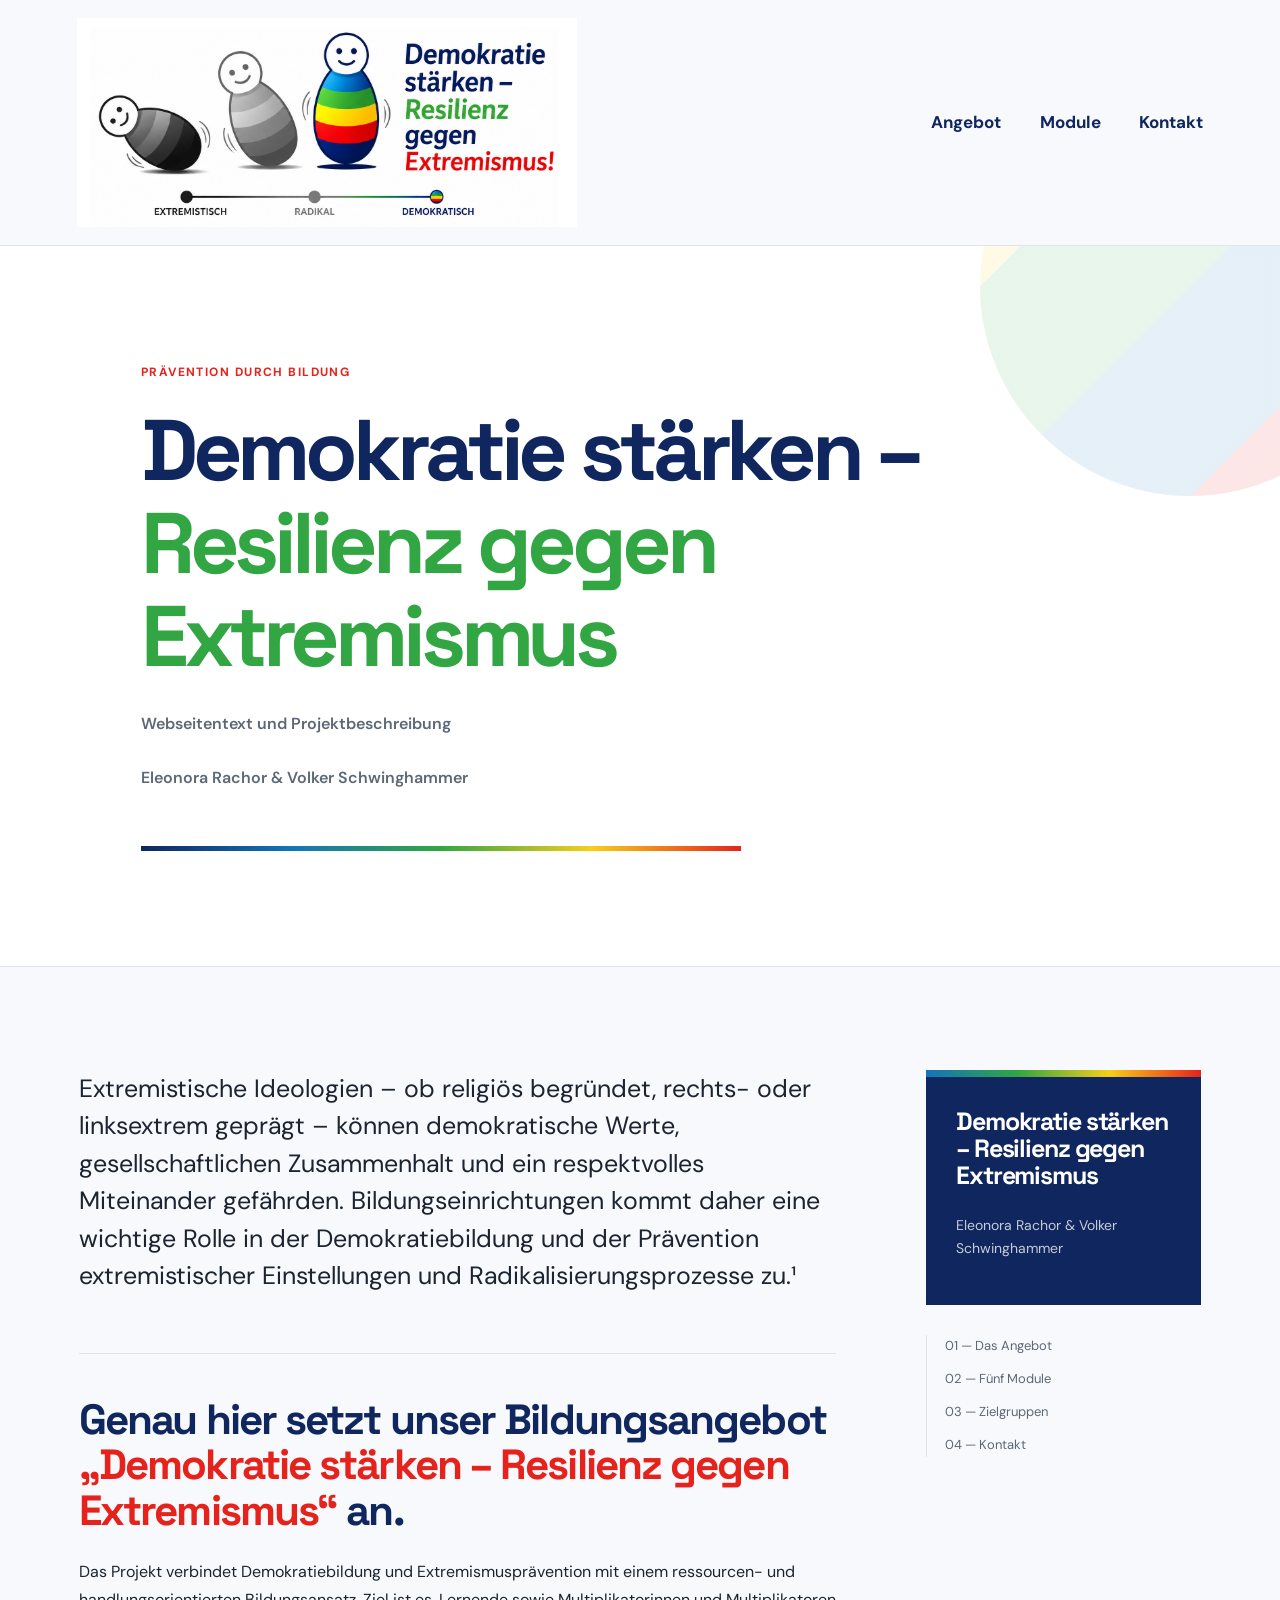
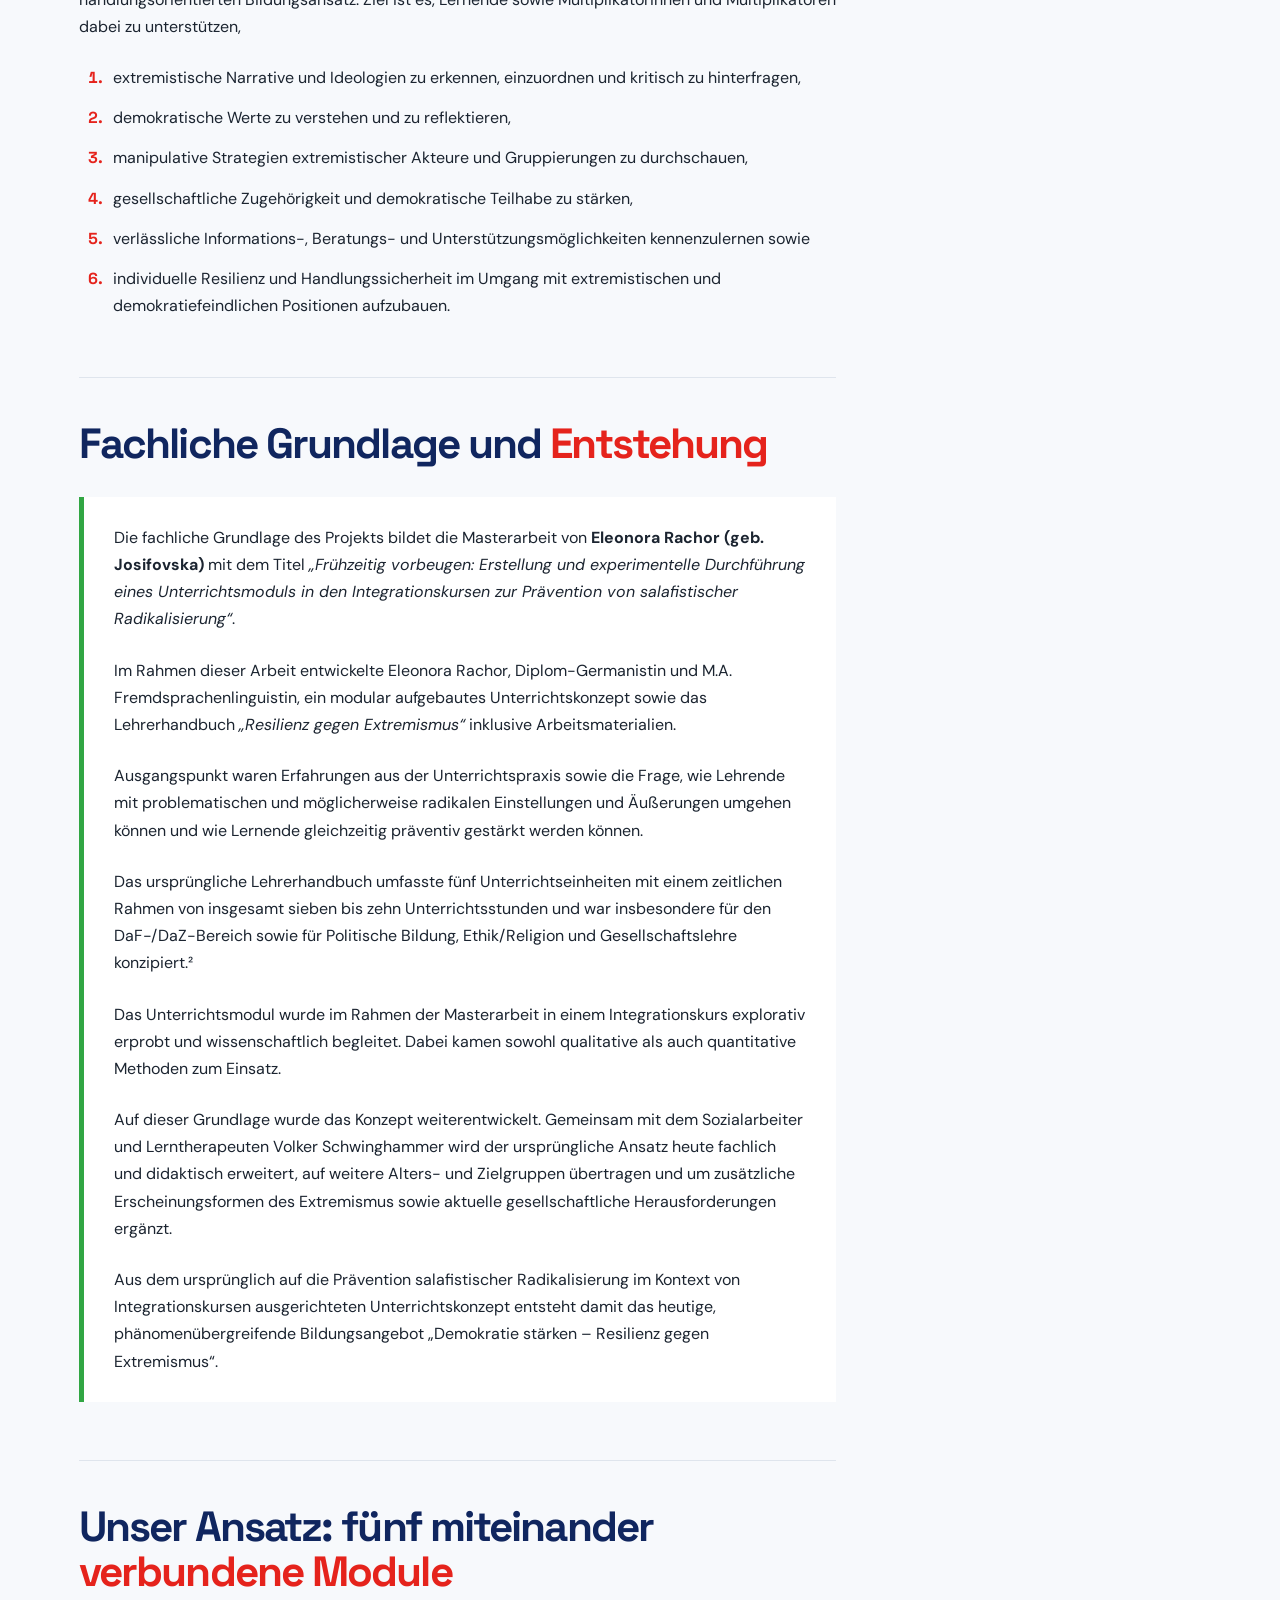
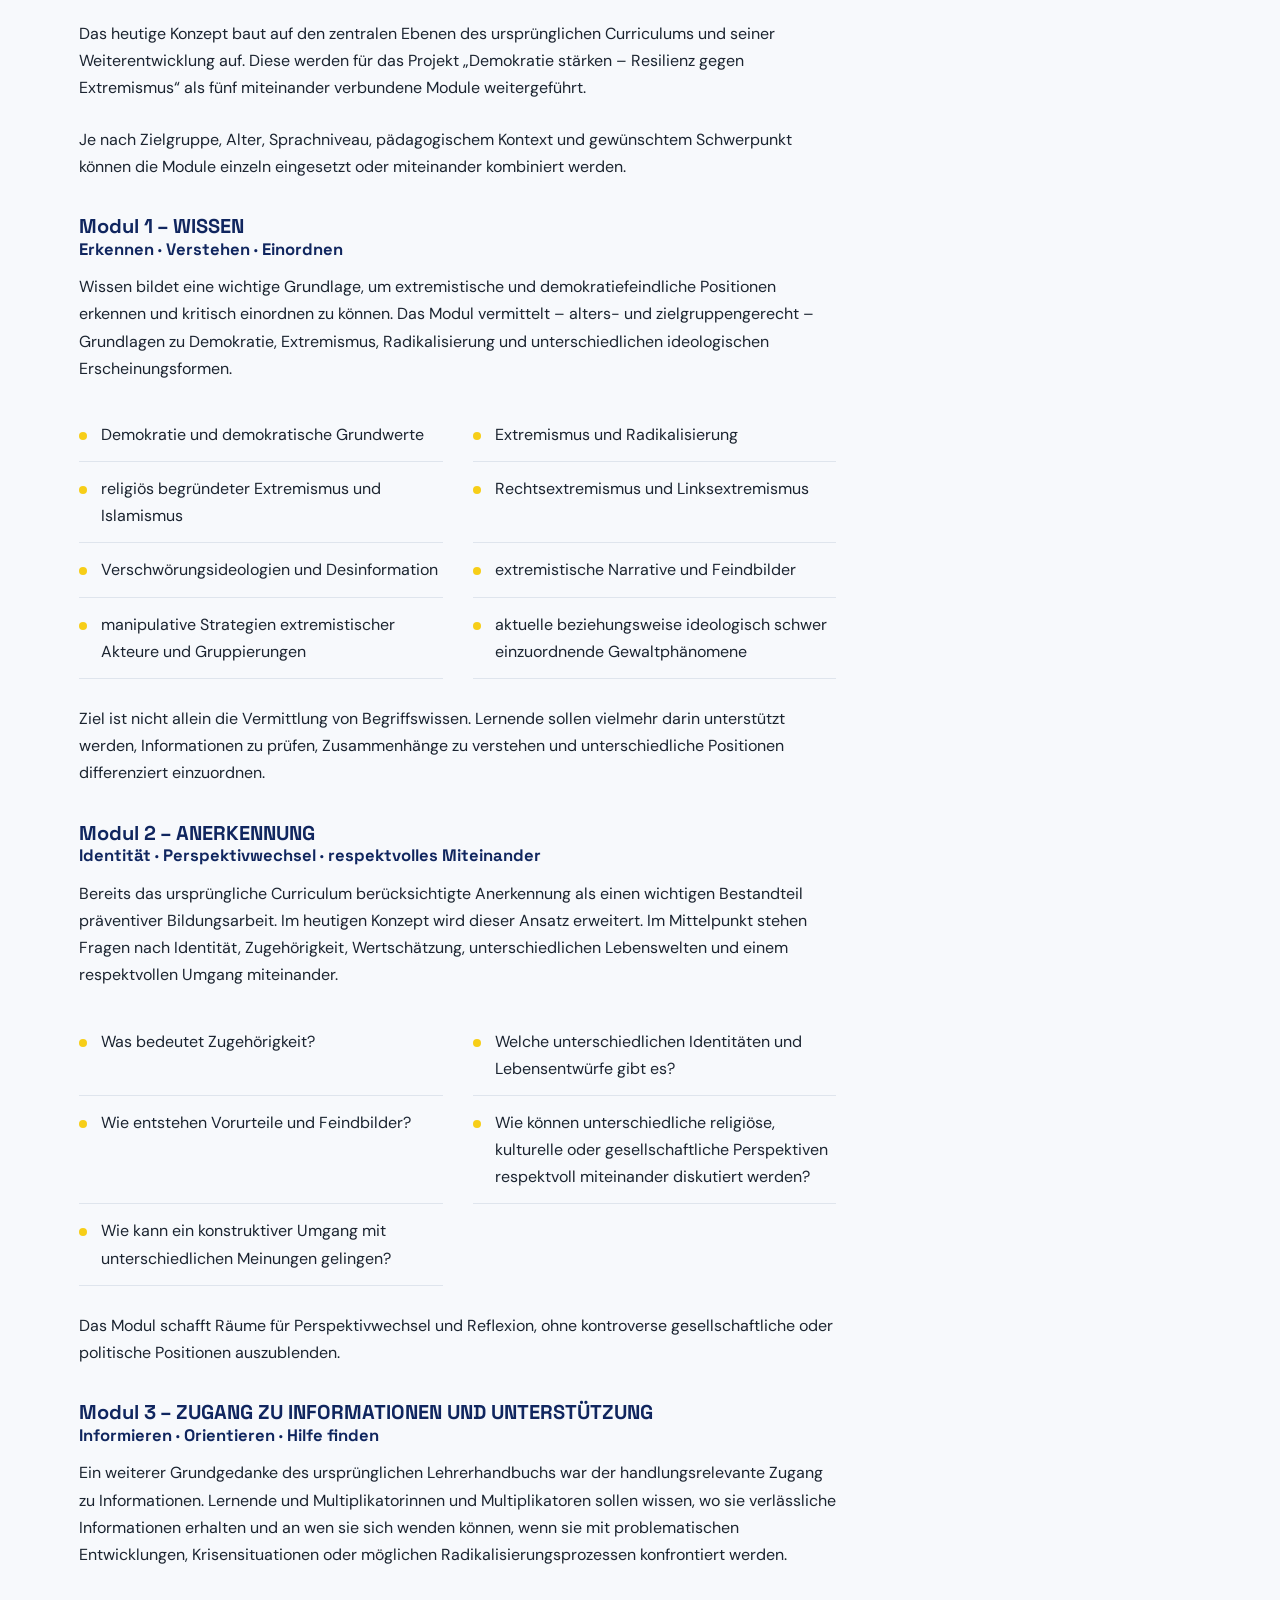
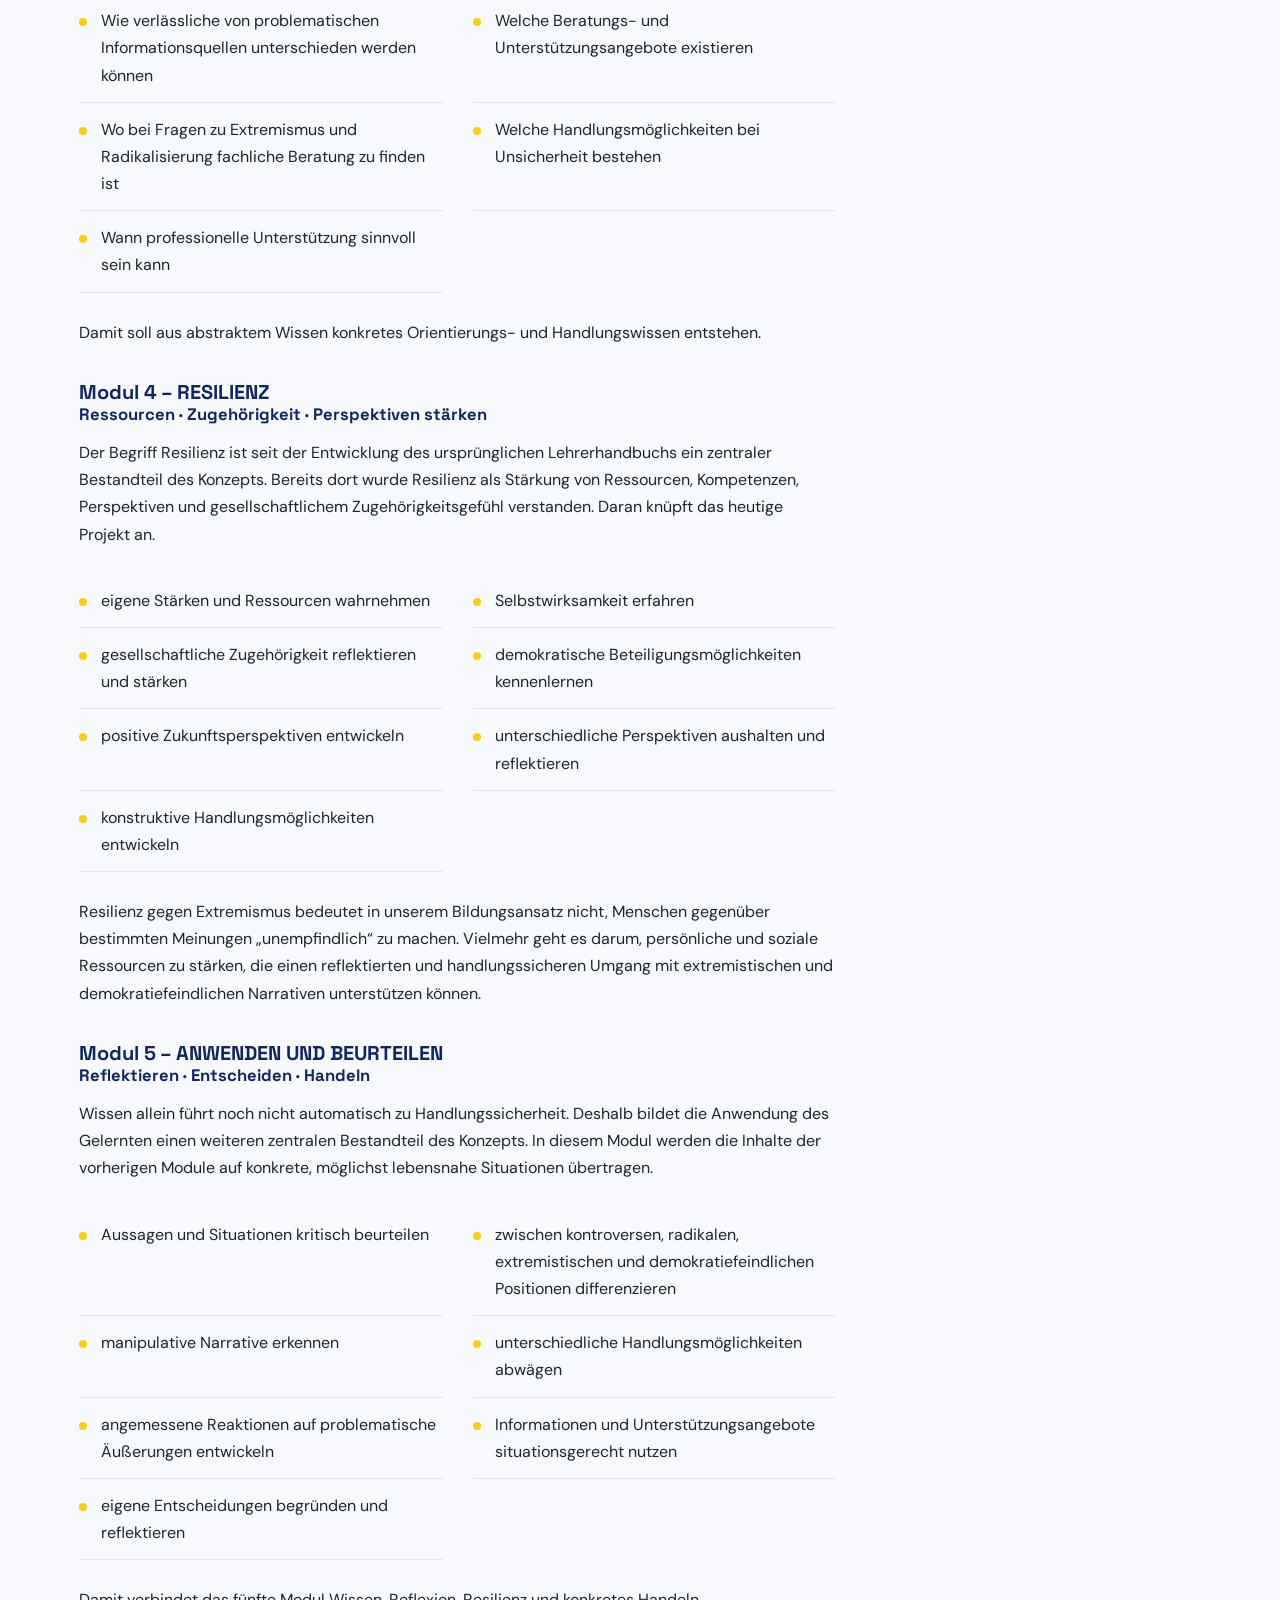
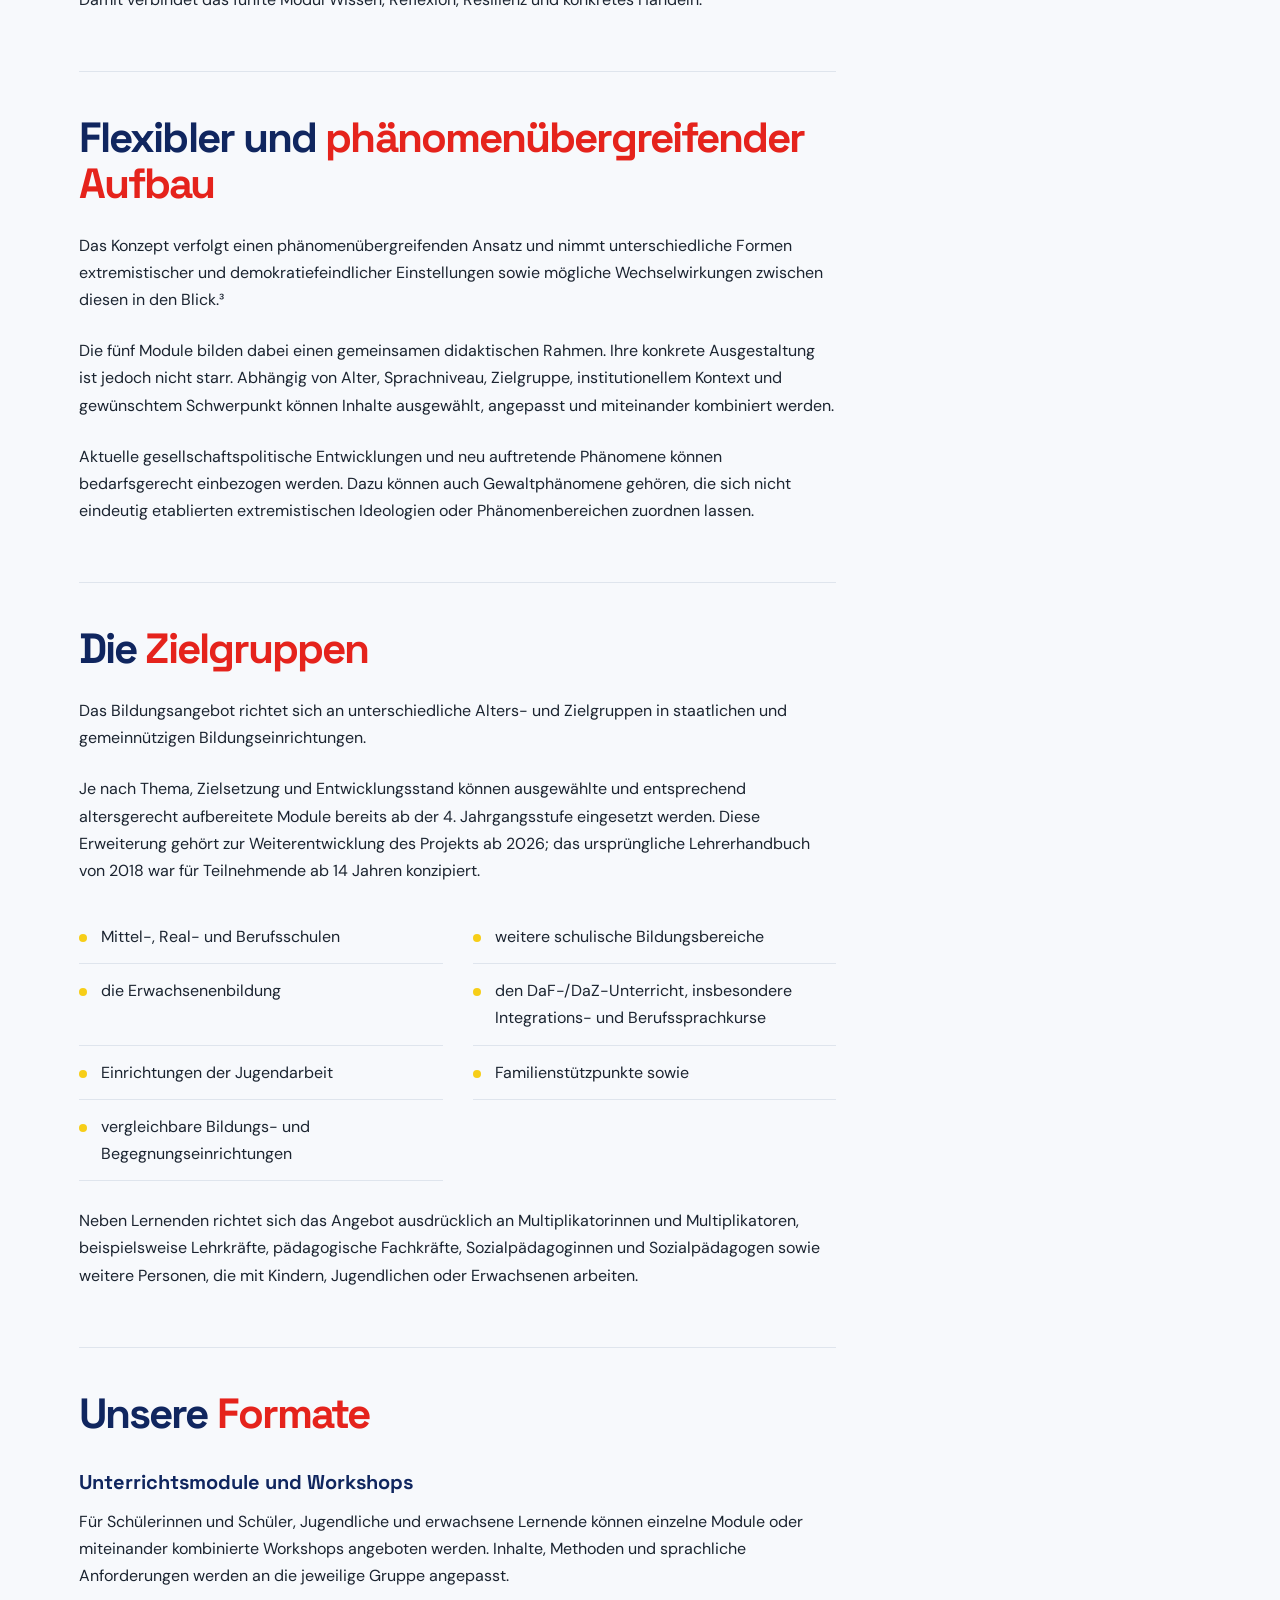
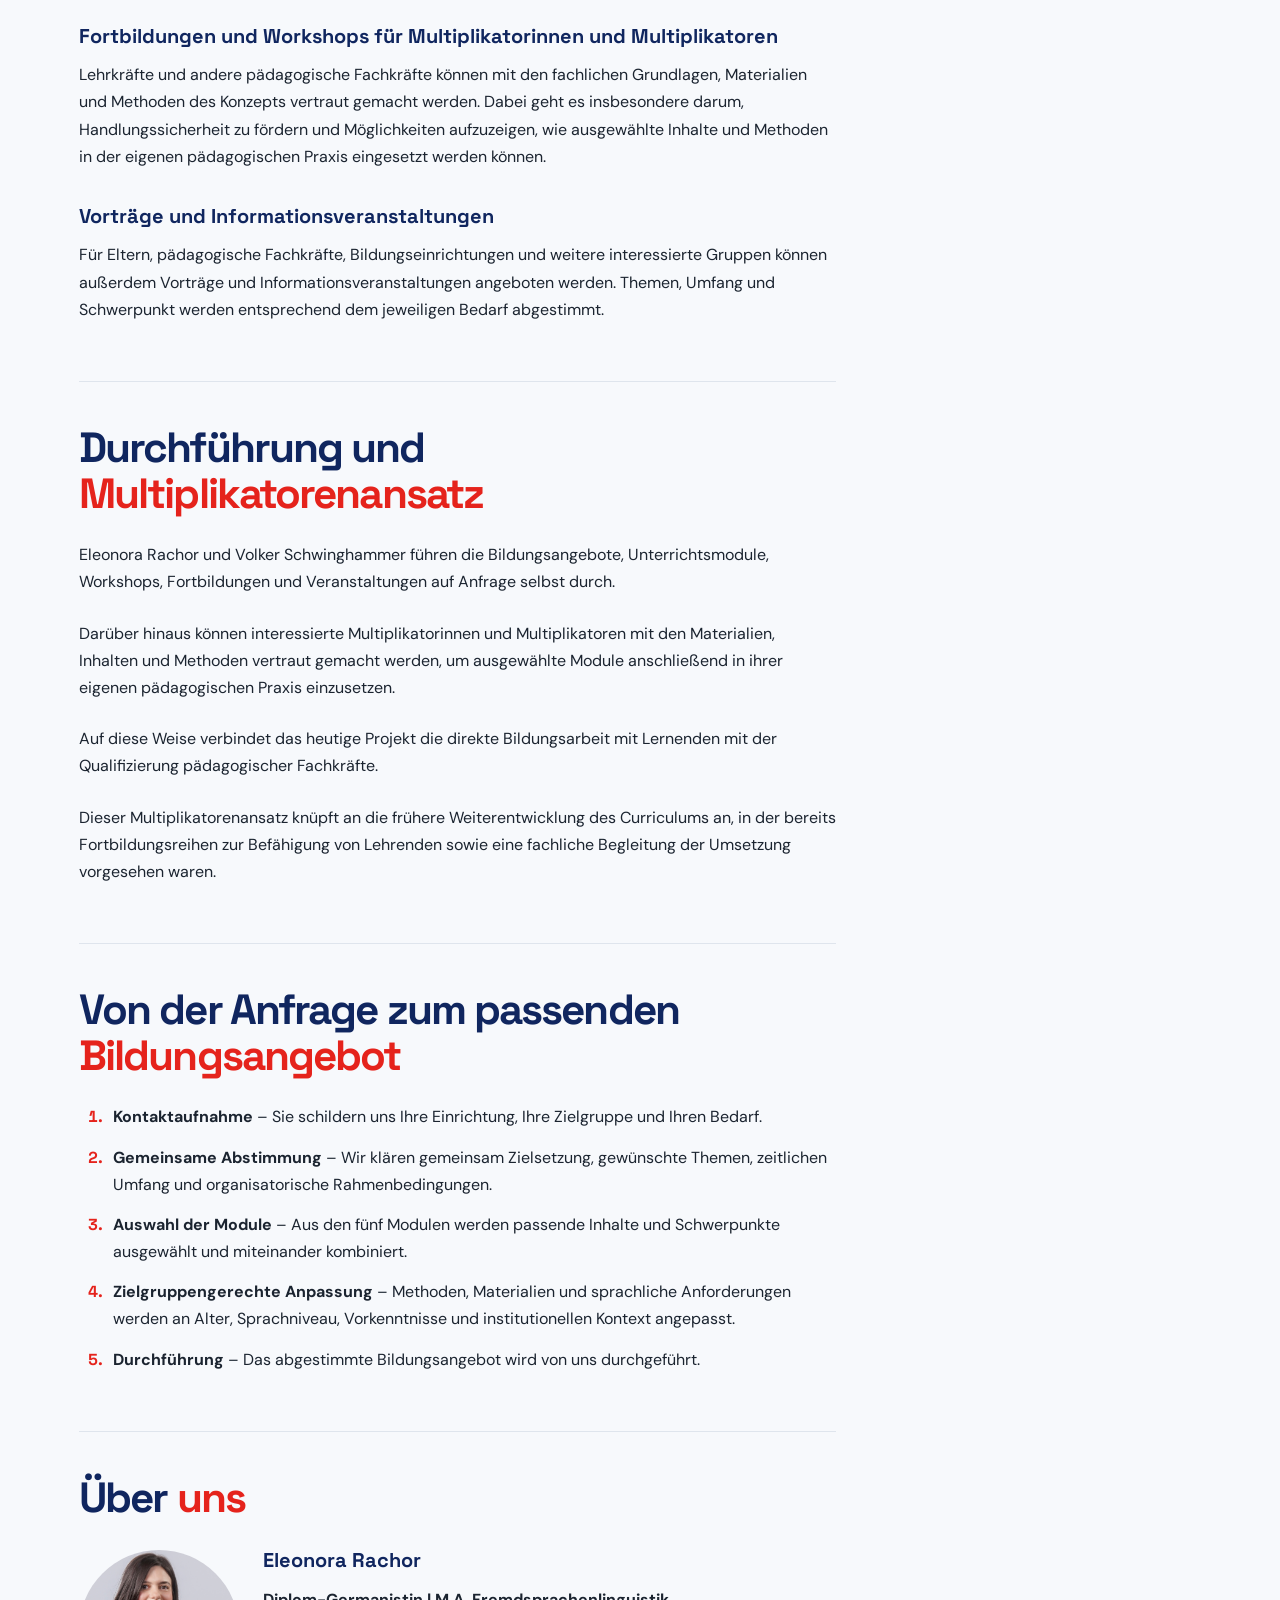
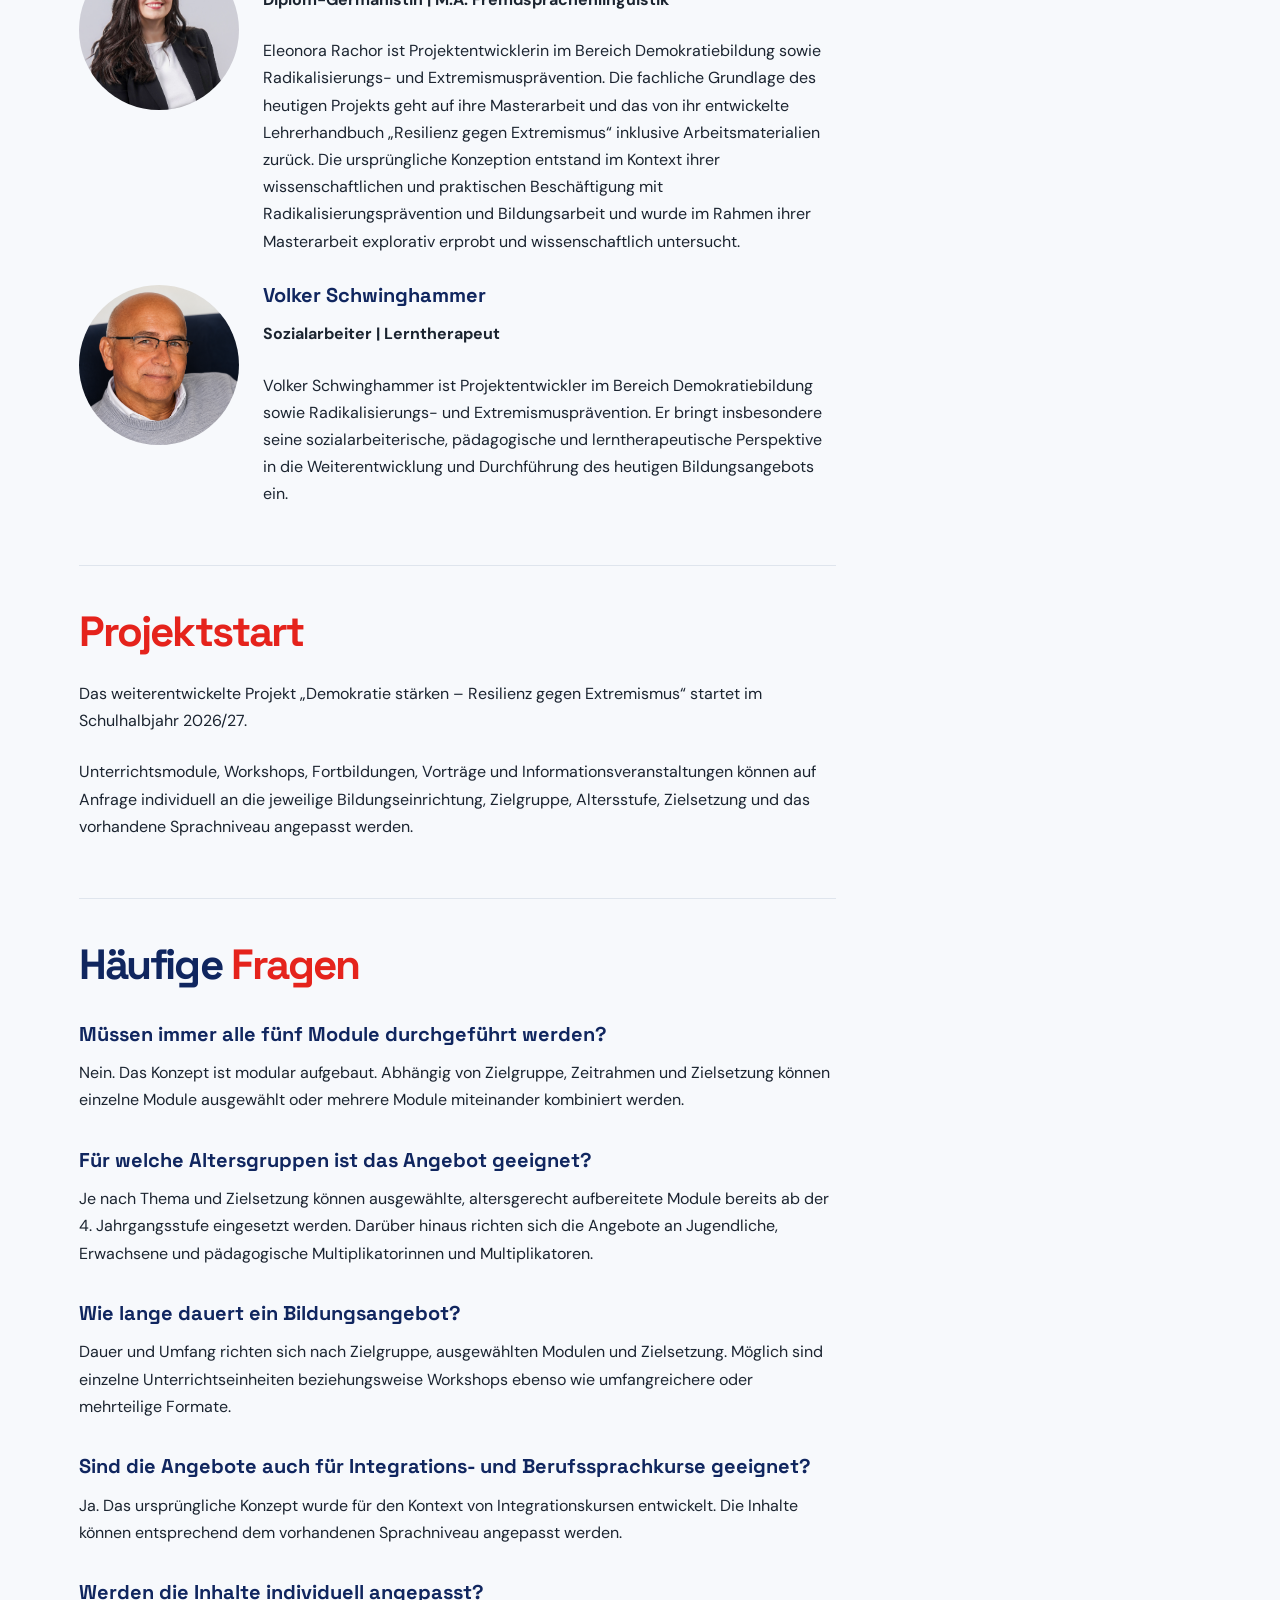
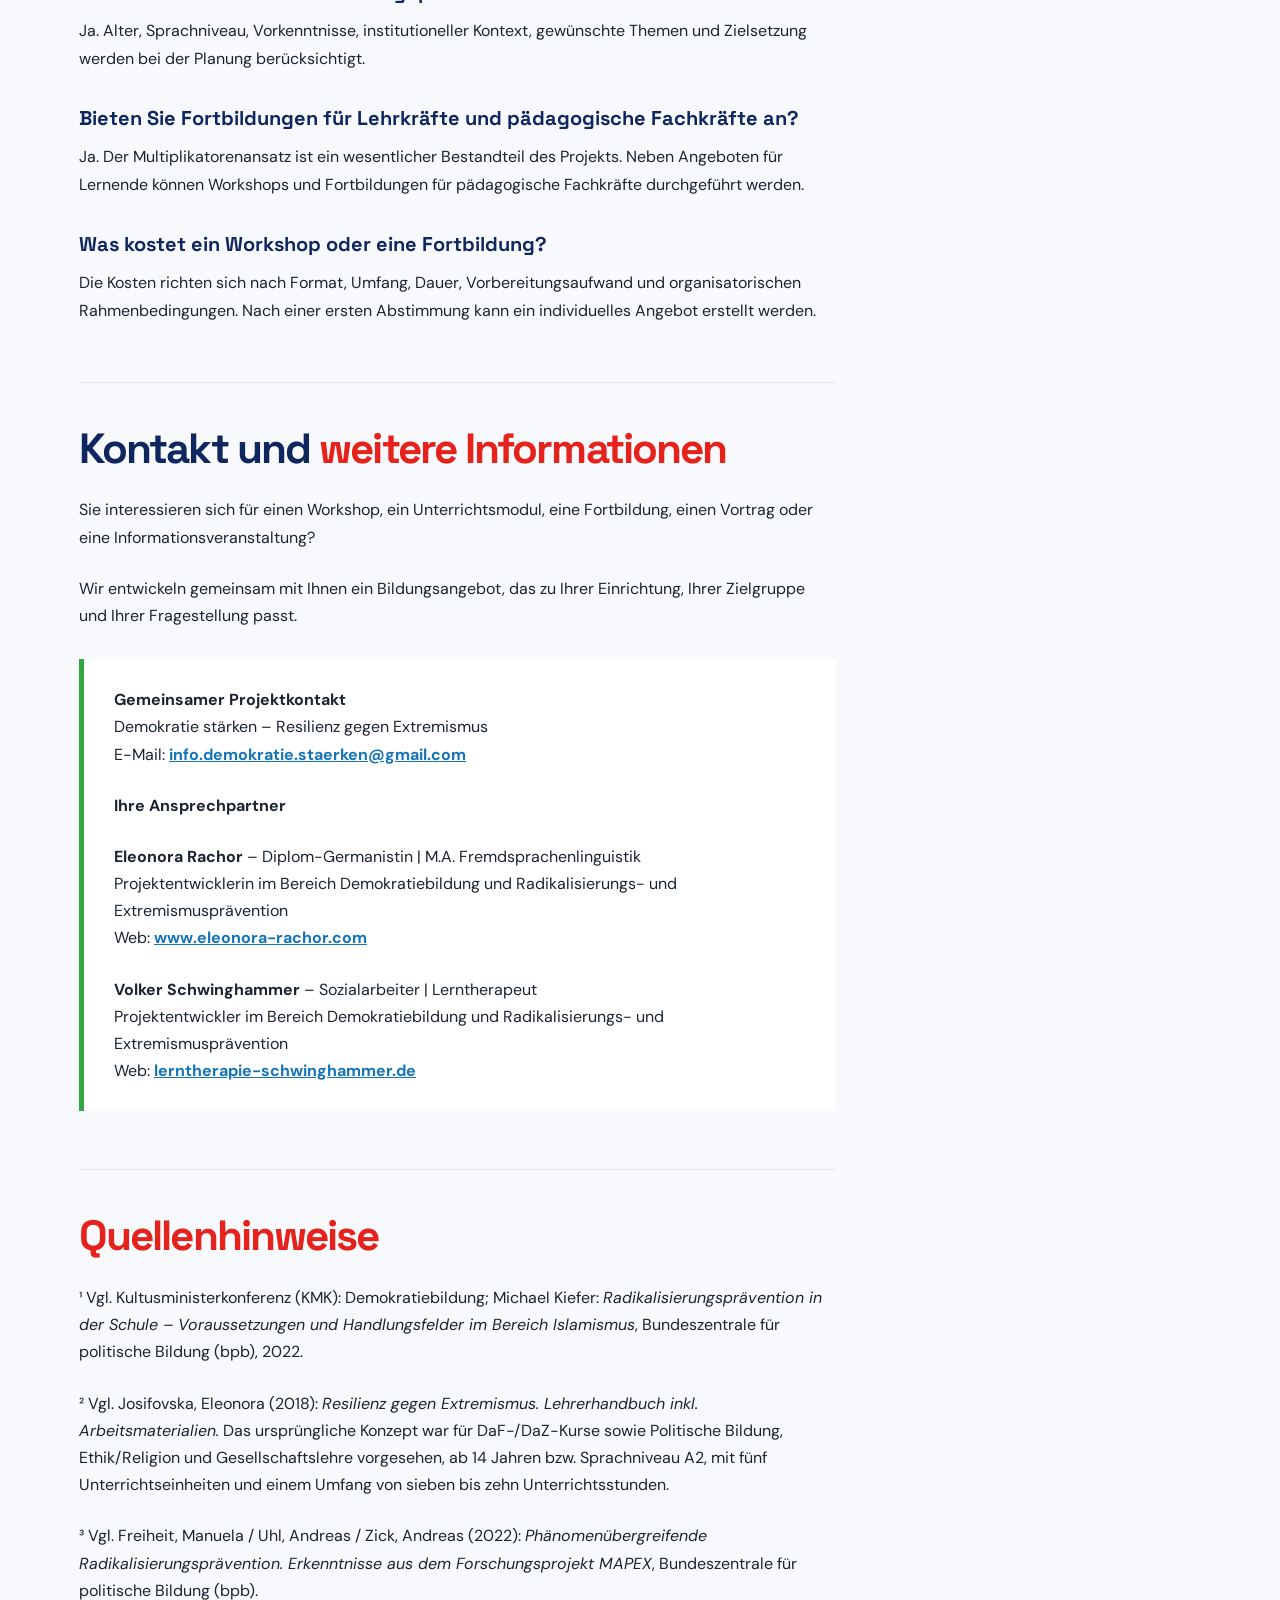
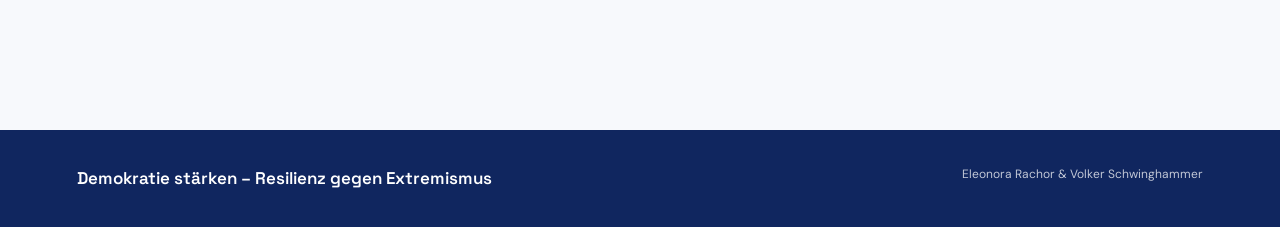
==== index.html @ 0521fbc2 "New texts and images from both" ====
<!doctype html>
<html lang="de">
  <head>
    <meta charset="UTF-8">
    <meta name="viewport" content="width=device-width, initial-scale=1.0">
    <meta name="description" content="Demokratie stärken – Resilienz gegen Extremismus. Ein phänomenübergreifendes Bildungsangebot von Eleonora Rachor und Volker Schwinghammer.">
    <title>Demokratie stärken – Resilienz gegen Extremismus</title>
    <link rel="preconnect" href="https://fonts.googleapis.com">
    <link rel="preconnect" href="https://fonts.gstatic.com" crossorigin>
    <link href="https://fonts.googleapis.com/css2?family=DM+Sans:wght@400;500;600;700&family=Space+Grotesk:wght@500;600;700&display=swap" rel="stylesheet">
    <style>
      :root {
        --navy: #10265f;
        --blue: #1474b9;
        --green: #31a643;
        --yellow: #f7ce18;
        --red: #e5231c;
        --ink: #1b2430;
        --muted: #5d6877;
        --paper: #f7f9fc;
        --line: #dfe5ed;
        --sans: "DM Sans", sans-serif;
        --display: "Space Grotesk", sans-serif;
      }

      * { box-sizing: border-box; }
      html { scroll-behavior: smooth; }
      body { margin: 0; background: var(--paper); color: var(--ink); font-family: var(--sans); line-height: 1.7; }
      a { color: inherit; }
      .site-header { align-items: center; background: rgba(247, 249, 252, .94); border-bottom: 1px solid var(--line); display: flex; justify-content: space-between; padding: 18px clamp(22px, 6vw, 96px); position: sticky; top: 0; z-index: 10; }
      .logo { display: block; width: 500px; }
      .logo img { display: block; height: auto; width: 100%; }
      nav { display: flex; gap: clamp(18px, 3vw, 42px); }
      nav a { color: var(--navy); font-size: 17px; font-weight: 700; text-decoration: none; }
      nav a:hover { color: var(--red); }
      .hero { background: white; border-bottom: 1px solid var(--line); overflow: hidden; padding: clamp(62px, 9vw, 130px) clamp(22px, 11vw, 170px) clamp(70px, 9vw, 130px); position: relative; }
      .hero:after { background: linear-gradient(135deg, var(--yellow) 0 25%, var(--green) 25% 50%, var(--blue) 50% 75%, var(--red) 75%); border-radius: 50%; content: ""; height: 420px; opacity: .11; position: absolute; right: -120px; top: -170px; width: 420px; }
      .eyebrow { color: var(--red); font-size: 12px; font-weight: 700; letter-spacing: .12em; margin: 0 0 22px; text-transform: uppercase; }
      h1, h2, h3 { font-family: var(--display); line-height: 1.08; }
      h1 { color: var(--navy); font-size: clamp(42px, 7vw, 86px); letter-spacing: -.06em; margin: 0; max-width: 1000px; }
      h1 span { color: var(--green); display: block; }
      .hero-byline { color: var(--muted); font-size: 16px; font-weight: 600; margin: 27px 0 0; }
      .hero-rule { background: linear-gradient(90deg, var(--navy), var(--blue), var(--green), var(--yellow), var(--red)); height: 5px; margin-top: 55px; max-width: 600px; width: 100%; }
      .layout { display: grid; gap: clamp(40px, 7vw, 110px); grid-template-columns: minmax(0, 1fr) 275px; margin: 0 auto; max-width: 1250px; padding: clamp(62px, 8vw, 112px) clamp(22px, 5vw, 70px); }
      .content { min-width: 0; }
      .intro { font-size: clamp(19px, 2.1vw, 25px); line-height: 1.5; margin: 0 0 42px; }
      .content p { margin: 0 0 24px; }
      .content a { color: var(--blue); font-weight: 700; }
      .content a:hover { color: var(--red); }
      .section { border-top: 1px solid var(--line); margin-top: 58px; padding-top: 43px; }
      h2 { color: var(--navy); font-size: clamp(27px, 3.3vw, 43px); letter-spacing: -.045em; margin: 0 0 25px; }
      h2 .accent { color: var(--red); }
      h3 { color: var(--navy); font-size: 20px; margin: 36px 0 14px; }
      ol { margin: 24px 0 28px; padding-left: 28px; }
      li { margin: 13px 0; padding-left: 6px; }
      li::marker { color: var(--red); font-family: var(--display); font-weight: 700; }
      .background { background: white; border-left: 5px solid var(--green); margin: 30px 0 0; padding: 27px 30px; }
      .background p:last-child { margin-bottom: 0; }
      .person-profile { align-items: start; display: grid; gap: 24px; grid-template-columns: 160px minmax(0, 1fr); margin-top: 30px; }
      .person-profile img { aspect-ratio: 1; border-radius: 50%; object-fit: cover; width: 160px; }
      .person-profile h3 { margin-top: 0; }
      .person-profile p:last-child { margin-bottom: 0; }
      .audience-list { display: grid; gap: 0 30px; grid-template-columns: repeat(2, minmax(0, 1fr)); list-style: none; margin: 26px 0; padding: 0; }
      .audience-list li { border-bottom: 1px solid var(--line); margin: 0; padding: 13px 0 13px 22px; position: relative; }
      .audience-list li:before { background: var(--yellow); border-radius: 50%; content: ""; height: 8px; left: 0; position: absolute; top: 24px; width: 8px; }
      .sidebar { align-self: start; position: sticky; top: 105px; }
      .sidebar-card { background: var(--navy); color: white; overflow: hidden; padding: 30px; position: relative; }
      .sidebar-card:before { background: linear-gradient(90deg, var(--blue), var(--green), var(--yellow), var(--red)); content: ""; height: 7px; left: 0; position: absolute; right: 0; top: 0; }
      .sidebar-card h2 { color: white; font-size: 25px; margin-top: 8px; }
      .sidebar-card p { color: rgba(255,255,255,.76); font-size: 14px; }
      .sidebar-nav { border-left: 1px solid var(--line); display: flex; flex-direction: column; gap: 11px; margin-top: 30px; padding-left: 18px; }
      .sidebar-nav a { color: var(--muted); font-size: 13px; text-decoration: none; }
      .sidebar-nav a:hover { color: var(--navy); }
      .footer { background: var(--navy); color: white; display: flex; gap: 30px; justify-content: space-between; padding: 34px clamp(22px, 6vw, 96px); }
      .footer p { font-size: 12px; margin: 0; opacity: .74; }
      .footer .footer-title { color: white; font-family: var(--display); font-size: 17px; font-weight: 600; opacity: 1; }
      @media (max-width: 800px) {
        .site-header { padding: 14px 22px; }
        .logo { width: 300px; }
        nav { gap: 16px; }
        nav a { font-size: 14px; }
        .layout { display: block; }
        .sidebar { margin-top: 50px; position: static; }
      }
      @media (max-width: 560px) {
        nav a:not(:last-child) { display: none; }
        .hero:after { height: 250px; right: -130px; top: -100px; width: 250px; }
        .hero-rule { margin-top: 38px; }
        .background { padding: 22px; }
        .person-profile { display: block; }
        .person-profile img { margin-bottom: 12px; width: 120px; }
        .audience-list { display: block; }
        .footer { display: block; }
        .footer p + p { margin-top: 8px; }
      }
    </style>
  </head>
  <body>
    <header class="site-header">
      <a class="logo" href="#start" aria-label="Demokratie stärken Startseite">
        <img src="images/Logo.png" alt="Demokratie stärken – Resilienz gegen Extremismus">
      </a>
      <nav aria-label="Seitennavigation">
        <a href="#angebot">Angebot</a>
        <a href="#module">Module</a>
        <a href="#kontakt">Kontakt</a>
      </nav>
    </header>

    <main id="start">
      <section class="hero">
        <p class="eyebrow">Prävention durch Bildung</p>
        <h1>Demokratie stärken –<span>Resilienz gegen Extremismus</span></h1>
        <p class="hero-byline">Webseitentext und Projektbeschreibung</p>
        <p class="hero-byline">Eleonora Rachor &amp; Volker Schwinghammer</p>
        <div class="hero-rule" aria-hidden="true"></div>
      </section>

      <div class="layout">
        <article class="content">
          <p class="intro">Extremistische Ideologien – ob religiös begründet, rechts- oder linksextrem geprägt – können demokratische Werte, gesellschaftlichen Zusammenhalt und ein respektvolles Miteinander gefährden. Bildungseinrichtungen kommt daher eine wichtige Rolle in der Demokratiebildung und der Prävention extremistischer Einstellungen und Radikalisierungsprozesse zu.¹</p>

          <section id="angebot" class="section">
            <h2>Genau hier setzt unser Bildungsangebot <span class="accent">„Demokratie stärken – Resilienz gegen Extremismus“</span> an.</h2>
            <p>Das Projekt verbindet Demokratiebildung und Extremismusprävention mit einem ressourcen- und handlungsorientierten Bildungsansatz. Ziel ist es, Lernende sowie Multiplikatorinnen und Multiplikatoren dabei zu unterstützen,</p>
            <ol>
              <li>extremistische Narrative und Ideologien zu erkennen, einzuordnen und kritisch zu hinterfragen,</li>
              <li>demokratische Werte zu verstehen und zu reflektieren,</li>
              <li>manipulative Strategien extremistischer Akteure und Gruppierungen zu durchschauen,</li>
              <li>gesellschaftliche Zugehörigkeit und demokratische Teilhabe zu stärken,</li>
              <li>verlässliche Informations-, Beratungs- und Unterstützungsmöglichkeiten kennenzulernen sowie</li>
              <li>individuelle Resilienz und Handlungssicherheit im Umgang mit extremistischen und demokratiefeindlichen Positionen aufzubauen.</li>
            </ol>
          </section>

          <section id="hintergrund" class="section">
            <h2>Fachliche Grundlage und <span class="accent">Entstehung</span></h2>
            <div class="background">
              <p>Die fachliche Grundlage des Projekts bildet die Masterarbeit von <strong>Eleonora Rachor (geb. Josifovska)</strong> mit dem Titel <em>„Frühzeitig vorbeugen: Erstellung und experimentelle Durchführung eines Unterrichtsmoduls in den Integrationskursen zur Prävention von salafistischer Radikalisierung“</em>.</p>
              <p>Im Rahmen dieser Arbeit entwickelte Eleonora Rachor, Diplom-Germanistin und M.A. Fremdsprachenlinguistin, ein modular aufgebautes Unterrichtskonzept sowie das Lehrerhandbuch <em>„Resilienz gegen Extremismus“</em> inklusive Arbeitsmaterialien.</p>
              <p>Ausgangspunkt waren Erfahrungen aus der Unterrichtspraxis sowie die Frage, wie Lehrende mit problematischen und möglicherweise radikalen Einstellungen und Äußerungen umgehen können und wie Lernende gleichzeitig präventiv gestärkt werden können.</p>
              <p>Das ursprüngliche Lehrerhandbuch umfasste fünf Unterrichtseinheiten mit einem zeitlichen Rahmen von insgesamt sieben bis zehn Unterrichtsstunden und war insbesondere für den DaF-/DaZ-Bereich sowie für Politische Bildung, Ethik/Religion und Gesellschaftslehre konzipiert.²</p>
              <p>Das Unterrichtsmodul wurde im Rahmen der Masterarbeit in einem Integrationskurs explorativ erprobt und wissenschaftlich begleitet. Dabei kamen sowohl qualitative als auch quantitative Methoden zum Einsatz.</p>
              <p>Auf dieser Grundlage wurde das Konzept weiterentwickelt. Gemeinsam mit dem Sozialarbeiter und Lerntherapeuten Volker Schwinghammer wird der ursprüngliche Ansatz heute fachlich und didaktisch erweitert, auf weitere Alters- und Zielgruppen übertragen und um zusätzliche Erscheinungsformen des Extremismus sowie aktuelle gesellschaftliche Herausforderungen ergänzt.</p>
              <p>Aus dem ursprünglich auf die Prävention salafistischer Radikalisierung im Kontext von Integrationskursen ausgerichteten Unterrichtskonzept entsteht damit das heutige, phänomenübergreifende Bildungsangebot „Demokratie stärken – Resilienz gegen Extremismus“.</p>
            </div>
          </section>

          <section id="module" class="section">
            <h2>Unser Ansatz: fünf miteinander <span class="accent">verbundene Module</span></h2>
            <p>Das heutige Konzept baut auf den zentralen Ebenen des ursprünglichen Curriculums und seiner Weiterentwicklung auf. Diese werden für das Projekt „Demokratie stärken – Resilienz gegen Extremismus“ als fünf miteinander verbundene Module weitergeführt.</p>
            <p>Je nach Zielgruppe, Alter, Sprachniveau, pädagogischem Kontext und gewünschtem Schwerpunkt können die Module einzeln eingesetzt oder miteinander kombiniert werden.</p>
            <h3>Modul 1 – WISSEN<br><small>Erkennen · Verstehen · Einordnen</small></h3>
            <p>Wissen bildet eine wichtige Grundlage, um extremistische und demokratiefeindliche Positionen erkennen und kritisch einordnen zu können. Das Modul vermittelt – alters- und zielgruppengerecht – Grundlagen zu Demokratie, Extremismus, Radikalisierung und unterschiedlichen ideologischen Erscheinungsformen.</p>
            <ul class="audience-list">
              <li>Demokratie und demokratische Grundwerte</li>
              <li>Extremismus und Radikalisierung</li>
              <li>religiös begründeter Extremismus und Islamismus</li>
              <li>Rechtsextremismus und Linksextremismus</li>
              <li>Verschwörungsideologien und Desinformation</li>
              <li>extremistische Narrative und Feindbilder</li>
              <li>manipulative Strategien extremistischer Akteure und Gruppierungen</li>
              <li>aktuelle beziehungsweise ideologisch schwer einzuordnende Gewaltphänomene</li>
            </ul>
            <p>Ziel ist nicht allein die Vermittlung von Begriffswissen. Lernende sollen vielmehr darin unterstützt werden, Informationen zu prüfen, Zusammenhänge zu verstehen und unterschiedliche Positionen differenziert einzuordnen.</p>
            <h3>Modul 2 – ANERKENNUNG<br><small>Identität · Perspektivwechsel · respektvolles Miteinander</small></h3>
            <p>Bereits das ursprüngliche Curriculum berücksichtigte Anerkennung als einen wichtigen Bestandteil präventiver Bildungsarbeit. Im heutigen Konzept wird dieser Ansatz erweitert. Im Mittelpunkt stehen Fragen nach Identität, Zugehörigkeit, Wertschätzung, unterschiedlichen Lebenswelten und einem respektvollen Umgang miteinander.</p>
            <ul class="audience-list">
              <li>Was bedeutet Zugehörigkeit?</li>
              <li>Welche unterschiedlichen Identitäten und Lebensentwürfe gibt es?</li>
              <li>Wie entstehen Vorurteile und Feindbilder?</li>
              <li>Wie können unterschiedliche religiöse, kulturelle oder gesellschaftliche Perspektiven respektvoll miteinander diskutiert werden?</li>
              <li>Wie kann ein konstruktiver Umgang mit unterschiedlichen Meinungen gelingen?</li>
            </ul>
            <p>Das Modul schafft Räume für Perspektivwechsel und Reflexion, ohne kontroverse gesellschaftliche oder politische Positionen auszublenden.</p>
            <h3>Modul 3 – ZUGANG ZU INFORMATIONEN UND UNTERSTÜTZUNG<br><small>Informieren · Orientieren · Hilfe finden</small></h3>
            <p>Ein weiterer Grundgedanke des ursprünglichen Lehrerhandbuchs war der handlungsrelevante Zugang zu Informationen. Lernende und Multiplikatorinnen und Multiplikatoren sollen wissen, wo sie verlässliche Informationen erhalten und an wen sie sich wenden können, wenn sie mit problematischen Entwicklungen, Krisensituationen oder möglichen Radikalisierungsprozessen konfrontiert werden.</p>
            <ul class="audience-list">
              <li>Wie verlässliche von problematischen Informationsquellen unterschieden werden können</li>
              <li>Welche Beratungs- und Unterstützungsangebote existieren</li>
              <li>Wo bei Fragen zu Extremismus und Radikalisierung fachliche Beratung zu finden ist</li>
              <li>Welche Handlungsmöglichkeiten bei Unsicherheit bestehen</li>
              <li>Wann professionelle Unterstützung sinnvoll sein kann</li>
            </ul>
            <p>Damit soll aus abstraktem Wissen konkretes Orientierungs- und Handlungswissen entstehen.</p>
            <h3>Modul 4 – RESILIENZ<br><small>Ressourcen · Zugehörigkeit · Perspektiven stärken</small></h3>
            <p>Der Begriff Resilienz ist seit der Entwicklung des ursprünglichen Lehrerhandbuchs ein zentraler Bestandteil des Konzepts. Bereits dort wurde Resilienz als Stärkung von Ressourcen, Kompetenzen, Perspektiven und gesellschaftlichem Zugehörigkeitsgefühl verstanden. Daran knüpft das heutige Projekt an.</p>
            <ul class="audience-list">
              <li>eigene Stärken und Ressourcen wahrnehmen</li>
              <li>Selbstwirksamkeit erfahren</li>
              <li>gesellschaftliche Zugehörigkeit reflektieren und stärken</li>
              <li>demokratische Beteiligungsmöglichkeiten kennenlernen</li>
              <li>positive Zukunftsperspektiven entwickeln</li>
              <li>unterschiedliche Perspektiven aushalten und reflektieren</li>
              <li>konstruktive Handlungsmöglichkeiten entwickeln</li>
            </ul>
            <p>Resilienz gegen Extremismus bedeutet in unserem Bildungsansatz nicht, Menschen gegenüber bestimmten Meinungen „unempfindlich“ zu machen. Vielmehr geht es darum, persönliche und soziale Ressourcen zu stärken, die einen reflektierten und handlungssicheren Umgang mit extremistischen und demokratiefeindlichen Narrativen unterstützen können.</p>
            <h3>Modul 5 – ANWENDEN UND BEURTEILEN<br><small>Reflektieren · Entscheiden · Handeln</small></h3>
            <p>Wissen allein führt noch nicht automatisch zu Handlungssicherheit. Deshalb bildet die Anwendung des Gelernten einen weiteren zentralen Bestandteil des Konzepts. In diesem Modul werden die Inhalte der vorherigen Module auf konkrete, möglichst lebensnahe Situationen übertragen.</p>
            <ul class="audience-list">
              <li>Aussagen und Situationen kritisch beurteilen</li>
              <li>zwischen kontroversen, radikalen, extremistischen und demokratiefeindlichen Positionen differenzieren</li>
              <li>manipulative Narrative erkennen</li>
              <li>unterschiedliche Handlungsmöglichkeiten abwägen</li>
              <li>angemessene Reaktionen auf problematische Äußerungen entwickeln</li>
              <li>Informationen und Unterstützungsangebote situationsgerecht nutzen</li>
              <li>eigene Entscheidungen begründen und reflektieren</li>
            </ul>
            <p>Damit verbindet das fünfte Modul Wissen, Reflexion, Resilienz und konkretes Handeln.</p>
          </section>

          <section class="section">
            <h2>Flexibler und <span class="accent">phänomenübergreifender Aufbau</span></h2>
            <p>Das Konzept verfolgt einen phänomenübergreifenden Ansatz und nimmt unterschiedliche Formen extremistischer und demokratiefeindlicher Einstellungen sowie mögliche Wechselwirkungen zwischen diesen in den Blick.³</p>
            <p>Die fünf Module bilden dabei einen gemeinsamen didaktischen Rahmen. Ihre konkrete Ausgestaltung ist jedoch nicht starr. Abhängig von Alter, Sprachniveau, Zielgruppe, institutionellem Kontext und gewünschtem Schwerpunkt können Inhalte ausgewählt, angepasst und miteinander kombiniert werden.</p>
            <p>Aktuelle gesellschaftspolitische Entwicklungen und neu auftretende Phänomene können bedarfsgerecht einbezogen werden. Dazu können auch Gewaltphänomene gehören, die sich nicht eindeutig etablierten extremistischen Ideologien oder Phänomenbereichen zuordnen lassen.</p>
          </section>

          <section id="zielgruppen" class="section">
            <h2>Die <span class="accent">Zielgruppen</span></h2>
            <p>Das Bildungsangebot richtet sich an unterschiedliche Alters- und Zielgruppen in staatlichen und gemeinnützigen Bildungseinrichtungen.</p>
            <p>Je nach Thema, Zielsetzung und Entwicklungsstand können ausgewählte und entsprechend altersgerecht aufbereitete Module bereits ab der 4. Jahrgangsstufe eingesetzt werden. Diese Erweiterung gehört zur Weiterentwicklung des Projekts ab 2026; das ursprüngliche Lehrerhandbuch von 2018 war für Teilnehmende ab 14 Jahren konzipiert.</p>
            <ul class="audience-list">
              <li>Mittel-, Real- und Berufsschulen</li>
              <li>weitere schulische Bildungsbereiche</li>
              <li>die Erwachsenenbildung</li>
              <li>den DaF-/DaZ-Unterricht, insbesondere Integrations- und Berufssprachkurse</li>
              <li>Einrichtungen der Jugendarbeit</li>
              <li>Familienstützpunkte sowie</li>
              <li>vergleichbare Bildungs- und Begegnungseinrichtungen</li>
            </ul>
            <p>Neben Lernenden richtet sich das Angebot ausdrücklich an Multiplikatorinnen und Multiplikatoren, beispielsweise Lehrkräfte, pädagogische Fachkräfte, Sozialpädagoginnen und Sozialpädagogen sowie weitere Personen, die mit Kindern, Jugendlichen oder Erwachsenen arbeiten.</p>
          </section>

          <section class="section">
            <h2>Unsere <span class="accent">Formate</span></h2>
            <h3>Unterrichtsmodule und Workshops</h3>
            <p>Für Schülerinnen und Schüler, Jugendliche und erwachsene Lernende können einzelne Module oder miteinander kombinierte Workshops angeboten werden. Inhalte, Methoden und sprachliche Anforderungen werden an die jeweilige Gruppe angepasst.</p>
            <h3>Fortbildungen und Workshops für Multiplikatorinnen und Multiplikatoren</h3>
            <p>Lehrkräfte und andere pädagogische Fachkräfte können mit den fachlichen Grundlagen, Materialien und Methoden des Konzepts vertraut gemacht werden. Dabei geht es insbesondere darum, Handlungssicherheit zu fördern und Möglichkeiten aufzuzeigen, wie ausgewählte Inhalte und Methoden in der eigenen pädagogischen Praxis eingesetzt werden können.</p>
            <h3>Vorträge und Informationsveranstaltungen</h3>
            <p>Für Eltern, pädagogische Fachkräfte, Bildungseinrichtungen und weitere interessierte Gruppen können außerdem Vorträge und Informationsveranstaltungen angeboten werden. Themen, Umfang und Schwerpunkt werden entsprechend dem jeweiligen Bedarf abgestimmt.</p>
          </section>

          <section class="section">
            <h2>Durchführung und <span class="accent">Multiplikatorenansatz</span></h2>
            <p>Eleonora Rachor und Volker Schwinghammer führen die Bildungsangebote, Unterrichtsmodule, Workshops, Fortbildungen und Veranstaltungen auf Anfrage selbst durch.</p>
            <p>Darüber hinaus können interessierte Multiplikatorinnen und Multiplikatoren mit den Materialien, Inhalten und Methoden vertraut gemacht werden, um ausgewählte Module anschließend in ihrer eigenen pädagogischen Praxis einzusetzen.</p>
            <p>Auf diese Weise verbindet das heutige Projekt die direkte Bildungsarbeit mit Lernenden mit der Qualifizierung pädagogischer Fachkräfte.</p>
            <p>Dieser Multiplikatorenansatz knüpft an die frühere Weiterentwicklung des Curriculums an, in der bereits Fortbildungsreihen zur Befähigung von Lehrenden sowie eine fachliche Begleitung der Umsetzung vorgesehen waren.</p>
          </section>

          <section class="section">
            <h2>Von der Anfrage zum passenden <span class="accent">Bildungsangebot</span></h2>
            <ol>
              <li><strong>Kontaktaufnahme</strong> – Sie schildern uns Ihre Einrichtung, Ihre Zielgruppe und Ihren Bedarf.</li>
              <li><strong>Gemeinsame Abstimmung</strong> – Wir klären gemeinsam Zielsetzung, gewünschte Themen, zeitlichen Umfang und organisatorische Rahmenbedingungen.</li>
              <li><strong>Auswahl der Module</strong> – Aus den fünf Modulen werden passende Inhalte und Schwerpunkte ausgewählt und miteinander kombiniert.</li>
              <li><strong>Zielgruppengerechte Anpassung</strong> – Methoden, Materialien und sprachliche Anforderungen werden an Alter, Sprachniveau, Vorkenntnisse und institutionellen Kontext angepasst.</li>
              <li><strong>Durchführung</strong> – Das abgestimmte Bildungsangebot wird von uns durchgeführt.</li>
            </ol>
          </section>

          <section class="section">
            <h2>Über <span class="accent">uns</span></h2>
            <div class="person-profile">
              <img src="images/Eli.jpg" alt="Eleonora Rachor">
              <div>
                <h3>Eleonora Rachor</h3>
                <p><strong>Diplom-Germanistin | M.A. Fremdsprachenlinguistik</strong></p>
                <p>Eleonora Rachor ist Projektentwicklerin im Bereich Demokratiebildung sowie Radikalisierungs- und Extremismusprävention. Die fachliche Grundlage des heutigen Projekts geht auf ihre Masterarbeit und das von ihr entwickelte Lehrerhandbuch „Resilienz gegen Extremismus“ inklusive Arbeitsmaterialien zurück. Die ursprüngliche Konzeption entstand im Kontext ihrer wissenschaftlichen und praktischen Beschäftigung mit Radikalisierungsprävention und Bildungsarbeit und wurde im Rahmen ihrer Masterarbeit explorativ erprobt und wissenschaftlich untersucht.</p>
              </div>
            </div>
            <div class="person-profile">
              <img src="images/Volker.png" alt="Volker Schwinghammer">
              <div>
                <h3>Volker Schwinghammer</h3>
                <p><strong>Sozialarbeiter | Lerntherapeut</strong></p>
                <p>Volker Schwinghammer ist Projektentwickler im Bereich Demokratiebildung sowie Radikalisierungs- und Extremismusprävention. Er bringt insbesondere seine sozialarbeiterische, pädagogische und lerntherapeutische Perspektive in die Weiterentwicklung und Durchführung des heutigen Bildungsangebots ein.</p>
              </div>
            </div>
          </section>

          <section class="section">
            <h2><span class="accent">Projektstart</span></h2>
            <p>Das weiterentwickelte Projekt „Demokratie stärken – Resilienz gegen Extremismus“ startet im Schulhalbjahr 2026/27.</p>
            <p>Unterrichtsmodule, Workshops, Fortbildungen, Vorträge und Informationsveranstaltungen können auf Anfrage individuell an die jeweilige Bildungseinrichtung, Zielgruppe, Altersstufe, Zielsetzung und das vorhandene Sprachniveau angepasst werden.</p>
          </section>

          <section class="section">
            <h2>Häufige <span class="accent">Fragen</span></h2>
            <h3>Müssen immer alle fünf Module durchgeführt werden?</h3>
            <p>Nein. Das Konzept ist modular aufgebaut. Abhängig von Zielgruppe, Zeitrahmen und Zielsetzung können einzelne Module ausgewählt oder mehrere Module miteinander kombiniert werden.</p>
            <h3>Für welche Altersgruppen ist das Angebot geeignet?</h3>
            <p>Je nach Thema und Zielsetzung können ausgewählte, altersgerecht aufbereitete Module bereits ab der 4. Jahrgangsstufe eingesetzt werden. Darüber hinaus richten sich die Angebote an Jugendliche, Erwachsene und pädagogische Multiplikatorinnen und Multiplikatoren.</p>
            <h3>Wie lange dauert ein Bildungsangebot?</h3>
            <p>Dauer und Umfang richten sich nach Zielgruppe, ausgewählten Modulen und Zielsetzung. Möglich sind einzelne Unterrichtseinheiten beziehungsweise Workshops ebenso wie umfangreichere oder mehrteilige Formate.</p>
            <h3>Sind die Angebote auch für Integrations- und Berufssprachkurse geeignet?</h3>
            <p>Ja. Das ursprüngliche Konzept wurde für den Kontext von Integrationskursen entwickelt. Die Inhalte können entsprechend dem vorhandenen Sprachniveau angepasst werden.</p>
            <h3>Werden die Inhalte individuell angepasst?</h3>
            <p>Ja. Alter, Sprachniveau, Vorkenntnisse, institutioneller Kontext, gewünschte Themen und Zielsetzung werden bei der Planung berücksichtigt.</p>
            <h3>Bieten Sie Fortbildungen für Lehrkräfte und pädagogische Fachkräfte an?</h3>
            <p>Ja. Der Multiplikatorenansatz ist ein wesentlicher Bestandteil des Projekts. Neben Angeboten für Lernende können Workshops und Fortbildungen für pädagogische Fachkräfte durchgeführt werden.</p>
            <h3>Was kostet ein Workshop oder eine Fortbildung?</h3>
            <p>Die Kosten richten sich nach Format, Umfang, Dauer, Vorbereitungsaufwand und organisatorischen Rahmenbedingungen. Nach einer ersten Abstimmung kann ein individuelles Angebot erstellt werden.</p>
          </section>

          <section id="kontakt" class="section">
            <h2>Kontakt und <span class="accent">weitere Informationen</span></h2>
            <p>Sie interessieren sich für einen Workshop, ein Unterrichtsmodul, eine Fortbildung, einen Vortrag oder eine Informationsveranstaltung?</p>
            <p>Wir entwickeln gemeinsam mit Ihnen ein Bildungsangebot, das zu Ihrer Einrichtung, Ihrer Zielgruppe und Ihrer Fragestellung passt.</p>
            <div class="background">
              <p><strong>Gemeinsamer Projektkontakt</strong><br>Demokratie stärken – Resilienz gegen Extremismus<br>E-Mail: <a href="mailto:info.demokratie.staerken@gmail.com">info.demokratie.staerken@gmail.com</a></p>
              <p><strong>Ihre Ansprechpartner</strong></p>
              <p><strong>Eleonora Rachor</strong> – Diplom-Germanistin | M.A. Fremdsprachenlinguistik<br>Projektentwicklerin im Bereich Demokratiebildung und Radikalisierungs- und Extremismusprävention<br>Web: <a href="https://www.eleonora-rachor.com" target="_blank" rel="noopener noreferrer">www.eleonora-rachor.com</a></p>
              <p><strong>Volker Schwinghammer</strong> – Sozialarbeiter | Lerntherapeut<br>Projektentwickler im Bereich Demokratiebildung und Radikalisierungs- und Extremismusprävention<br>Web: <a href="https://lerntherapie-schwinghammer.de" target="_blank" rel="noopener noreferrer">lerntherapie-schwinghammer.de</a></p>
            </div>
          </section>

          <section class="section">
            <h2><span class="accent">Quellenhinweise</span></h2>
            <p>¹ Vgl. Kultusministerkonferenz (KMK): Demokratiebildung; Michael Kiefer: <em>Radikalisierungsprävention in der Schule – Voraussetzungen und Handlungsfelder im Bereich Islamismus</em>, Bundeszentrale für politische Bildung (bpb), 2022.</p>
            <p>² Vgl. Josifovska, Eleonora (2018): <em>Resilienz gegen Extremismus. Lehrerhandbuch inkl. Arbeitsmaterialien.</em> Das ursprüngliche Konzept war für DaF-/DaZ-Kurse sowie Politische Bildung, Ethik/Religion und Gesellschaftslehre vorgesehen, ab 14 Jahren bzw. Sprachniveau A2, mit fünf Unterrichtseinheiten und einem Umfang von sieben bis zehn Unterrichtsstunden.</p>
            <p>³ Vgl. Freiheit, Manuela / Uhl, Andreas / Zick, Andreas (2022): <em>Phänomenübergreifende Radikalisierungsprävention. Erkenntnisse aus dem Forschungsprojekt MAPEX</em>, Bundeszentrale für politische Bildung (bpb).</p>
          </section>
        </article>

        <aside class="sidebar">
          <div class="sidebar-card">
            <h2>Demokratie stärken – Resilienz gegen Extremismus</h2>
            <p>Eleonora Rachor &amp; Volker Schwinghammer</p>
          </div>
          <div class="sidebar-nav">
            <a href="#angebot">01 — Das Angebot</a>
            <a href="#module">02 — Fünf Module</a>
            <a href="#zielgruppen">03 — Zielgruppen</a>
            <a href="#kontakt">04 — Kontakt</a>
          </div>
        </aside>
      </div>
    </main>

    <footer class="footer">
      <p class="footer-title">Demokratie stärken – Resilienz gegen Extremismus</p>
      <p>Eleonora Rachor &amp; Volker Schwinghammer</p>
    </footer>
  </body>
</html>
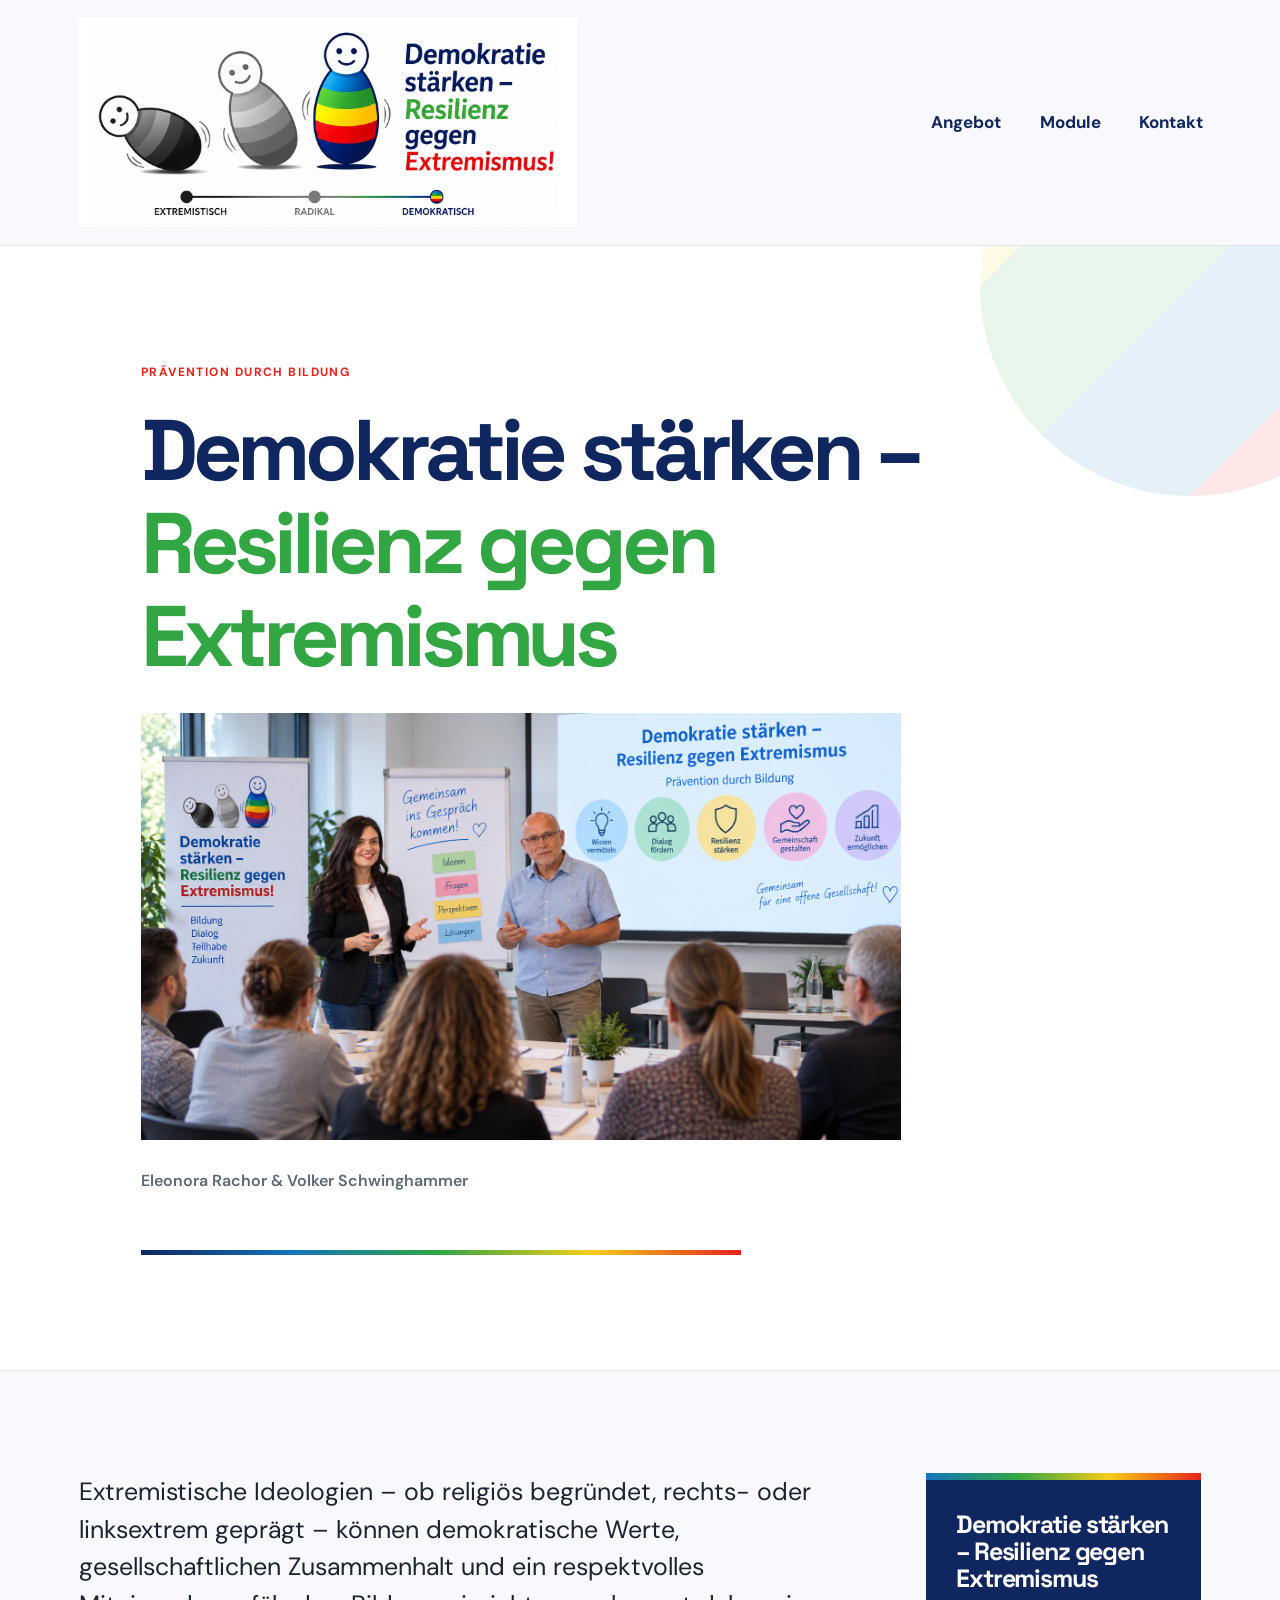
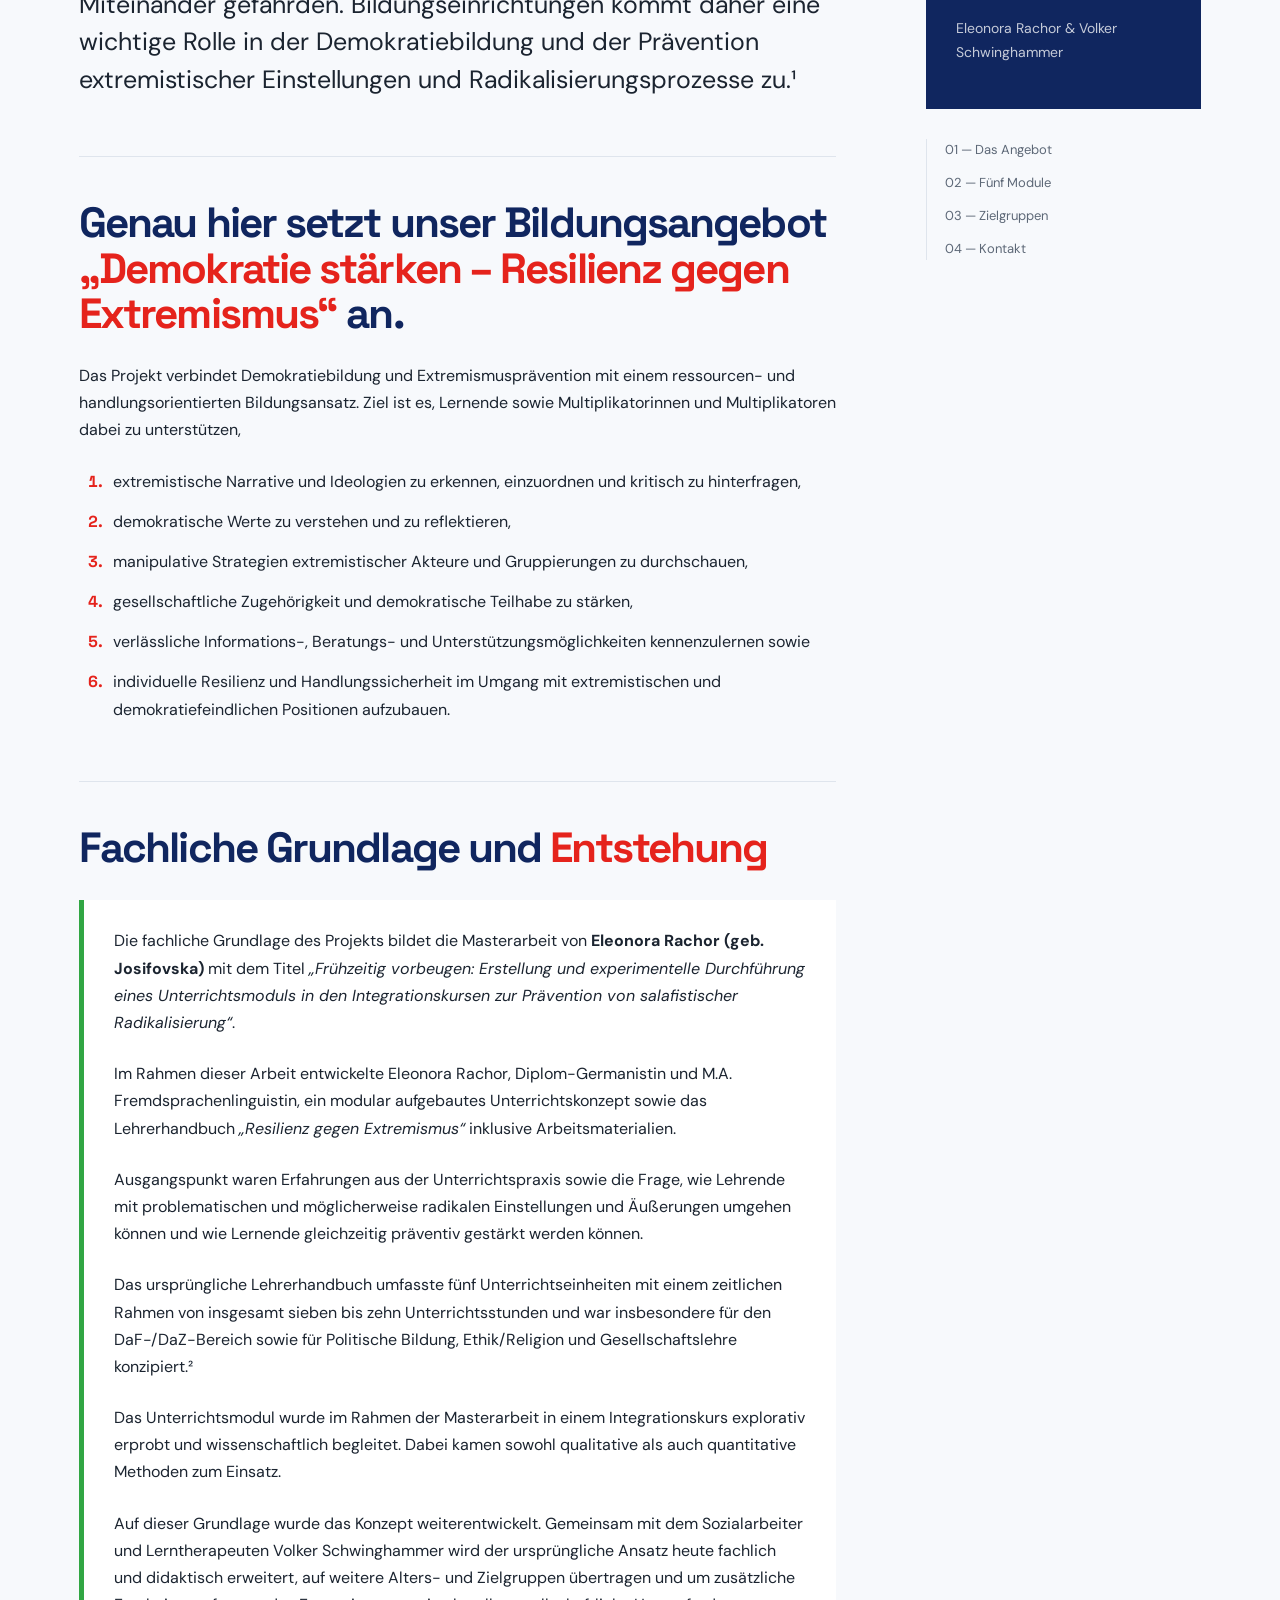
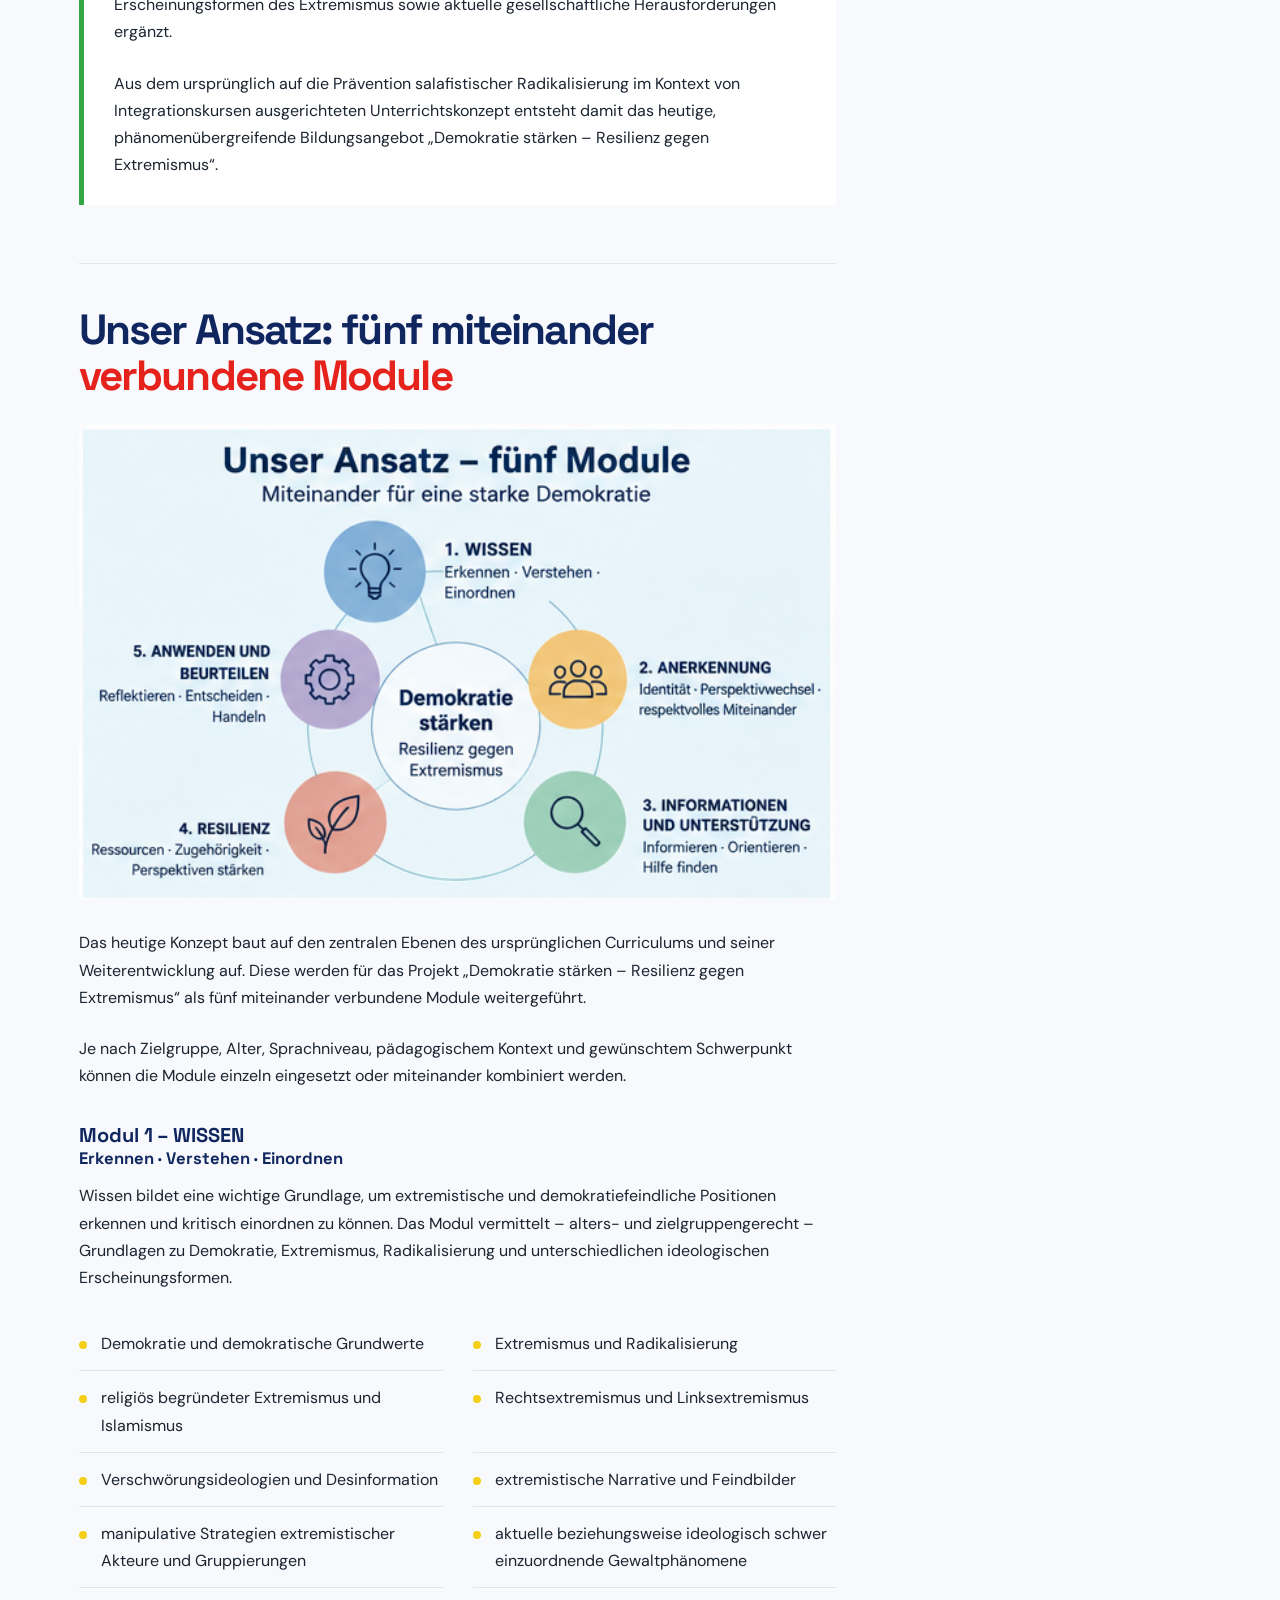
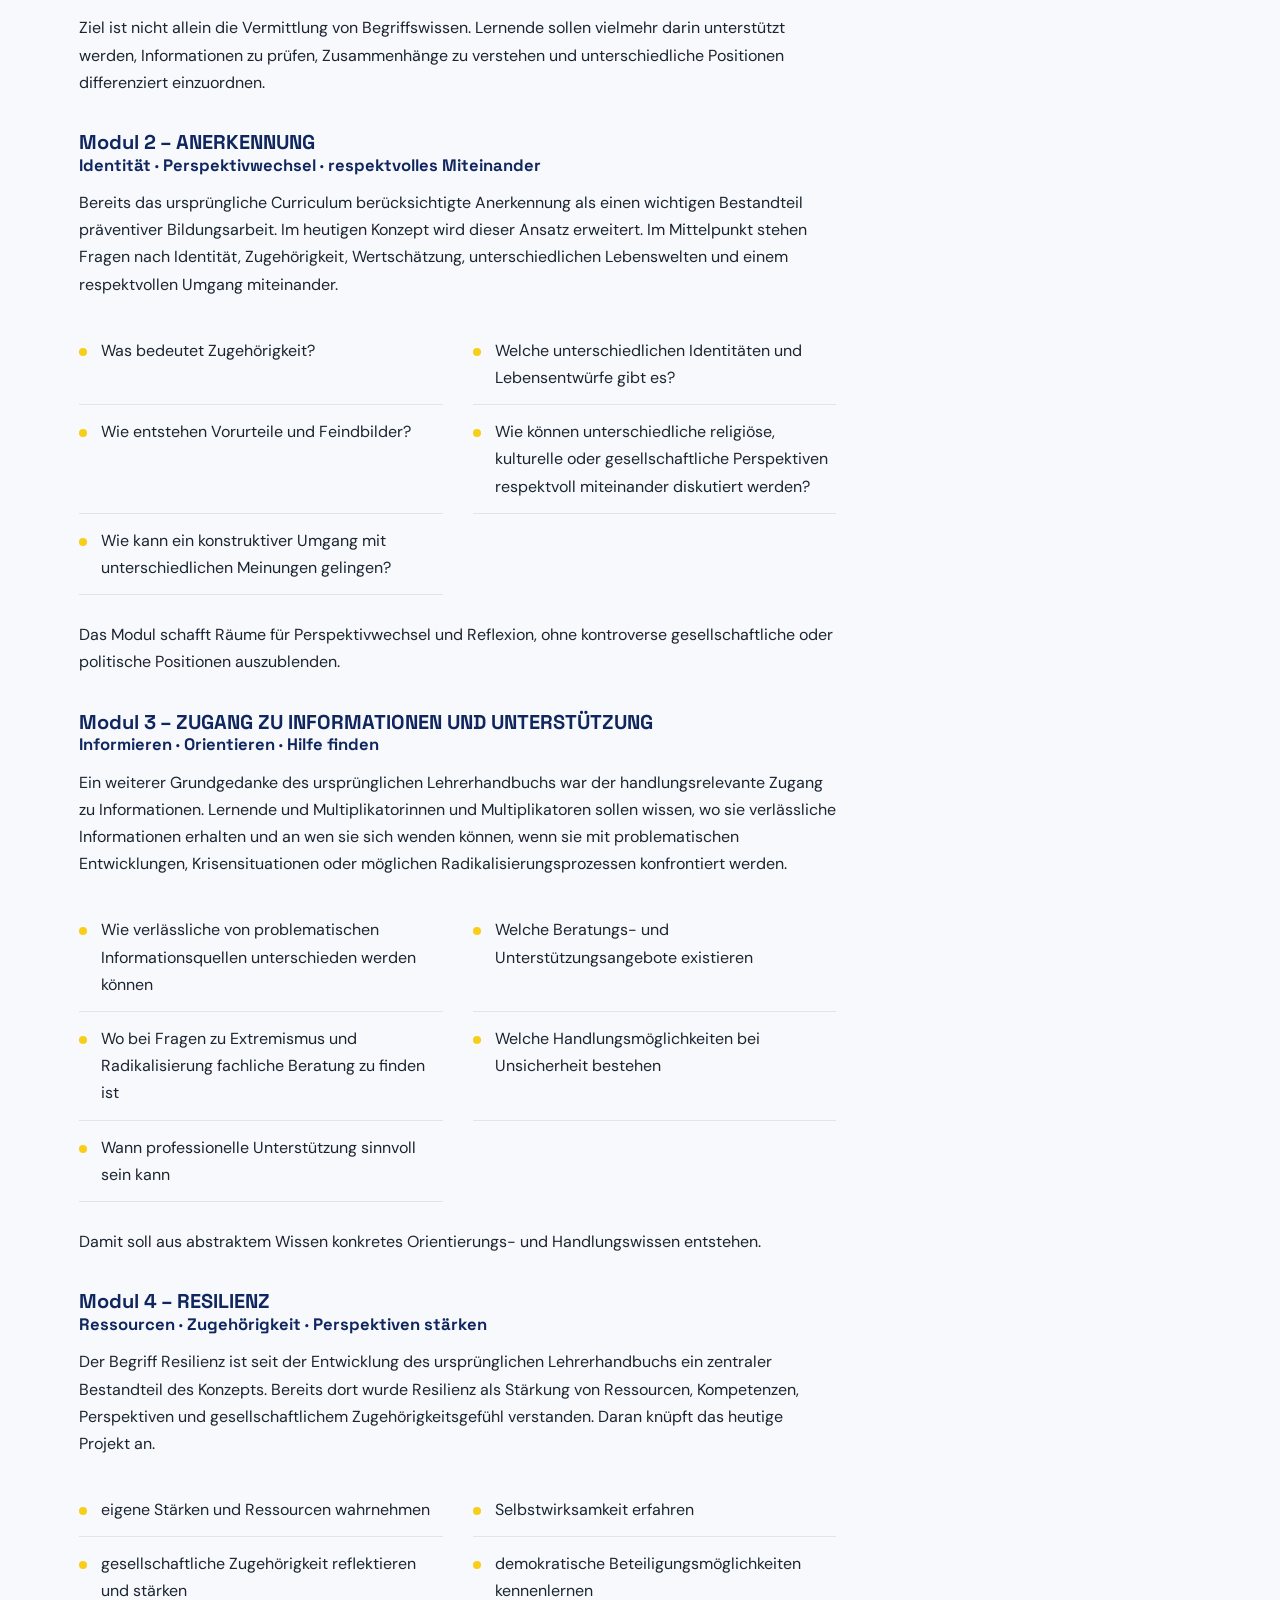
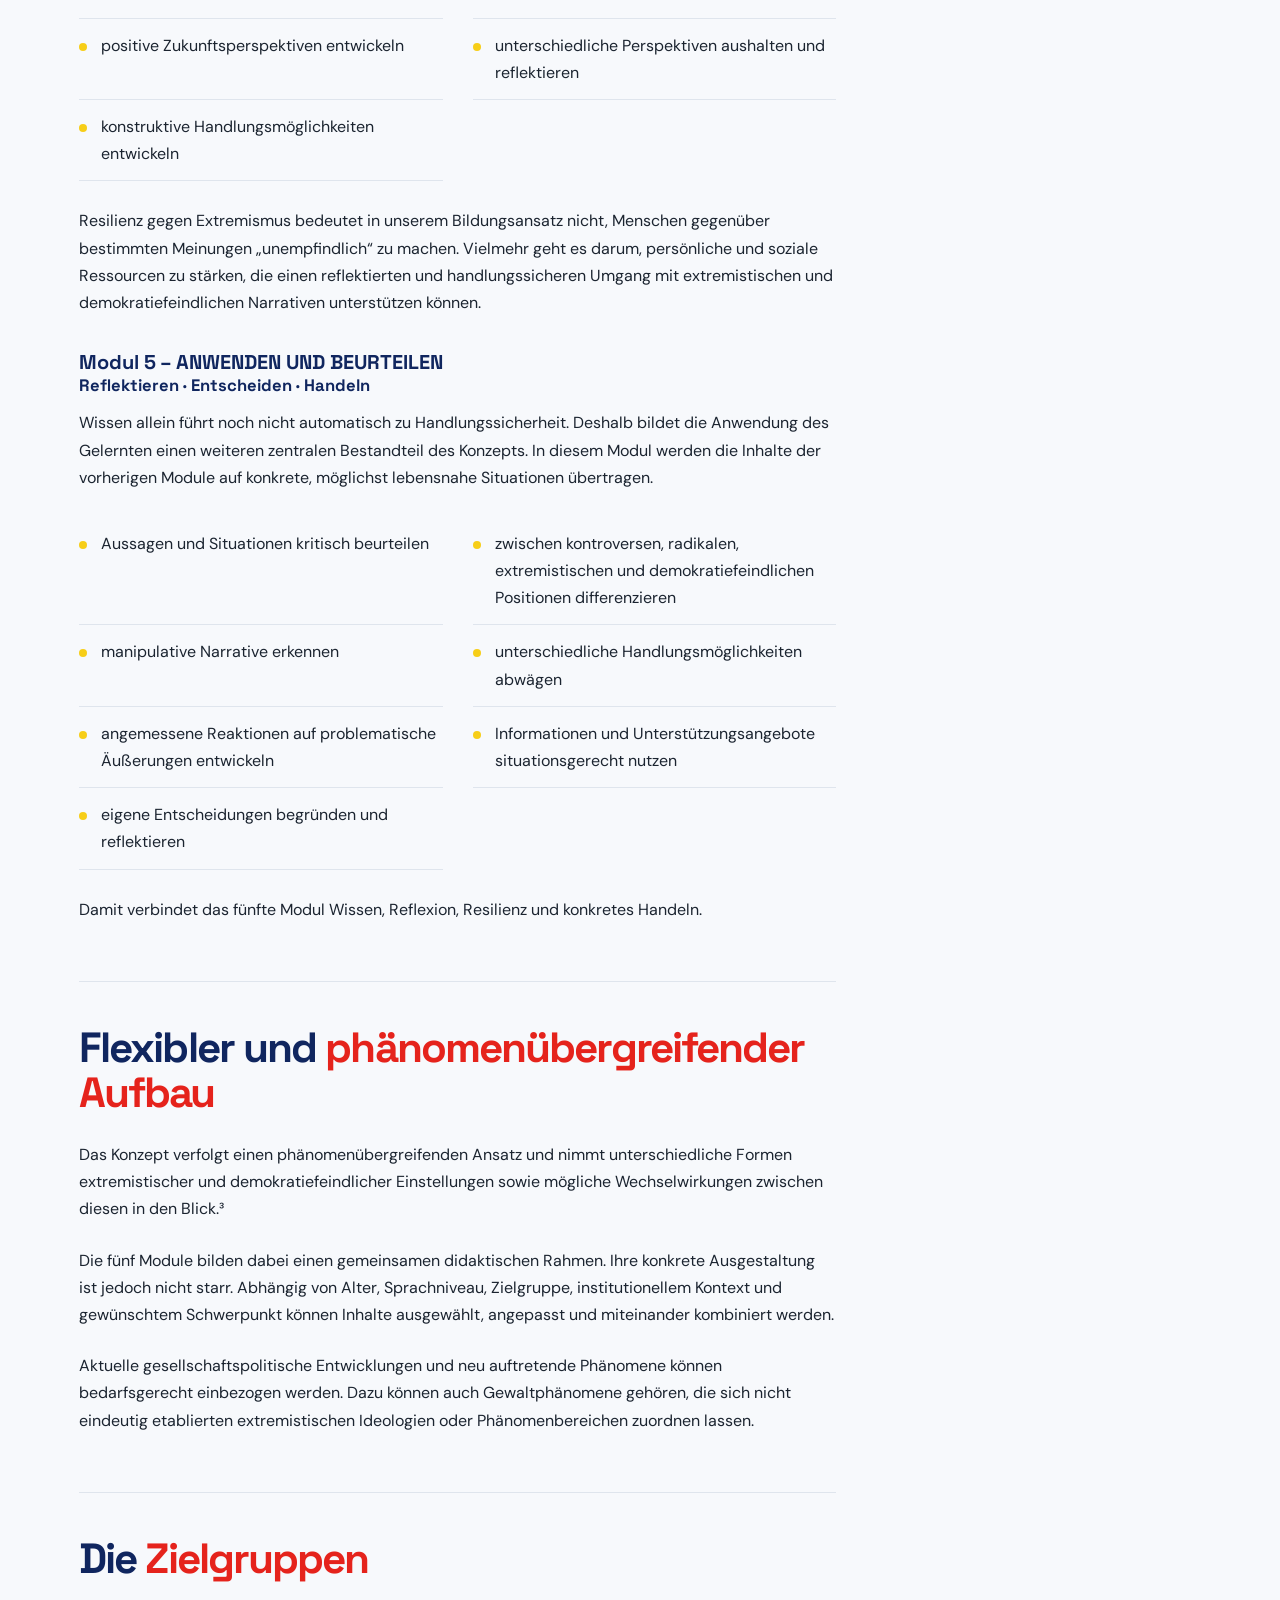
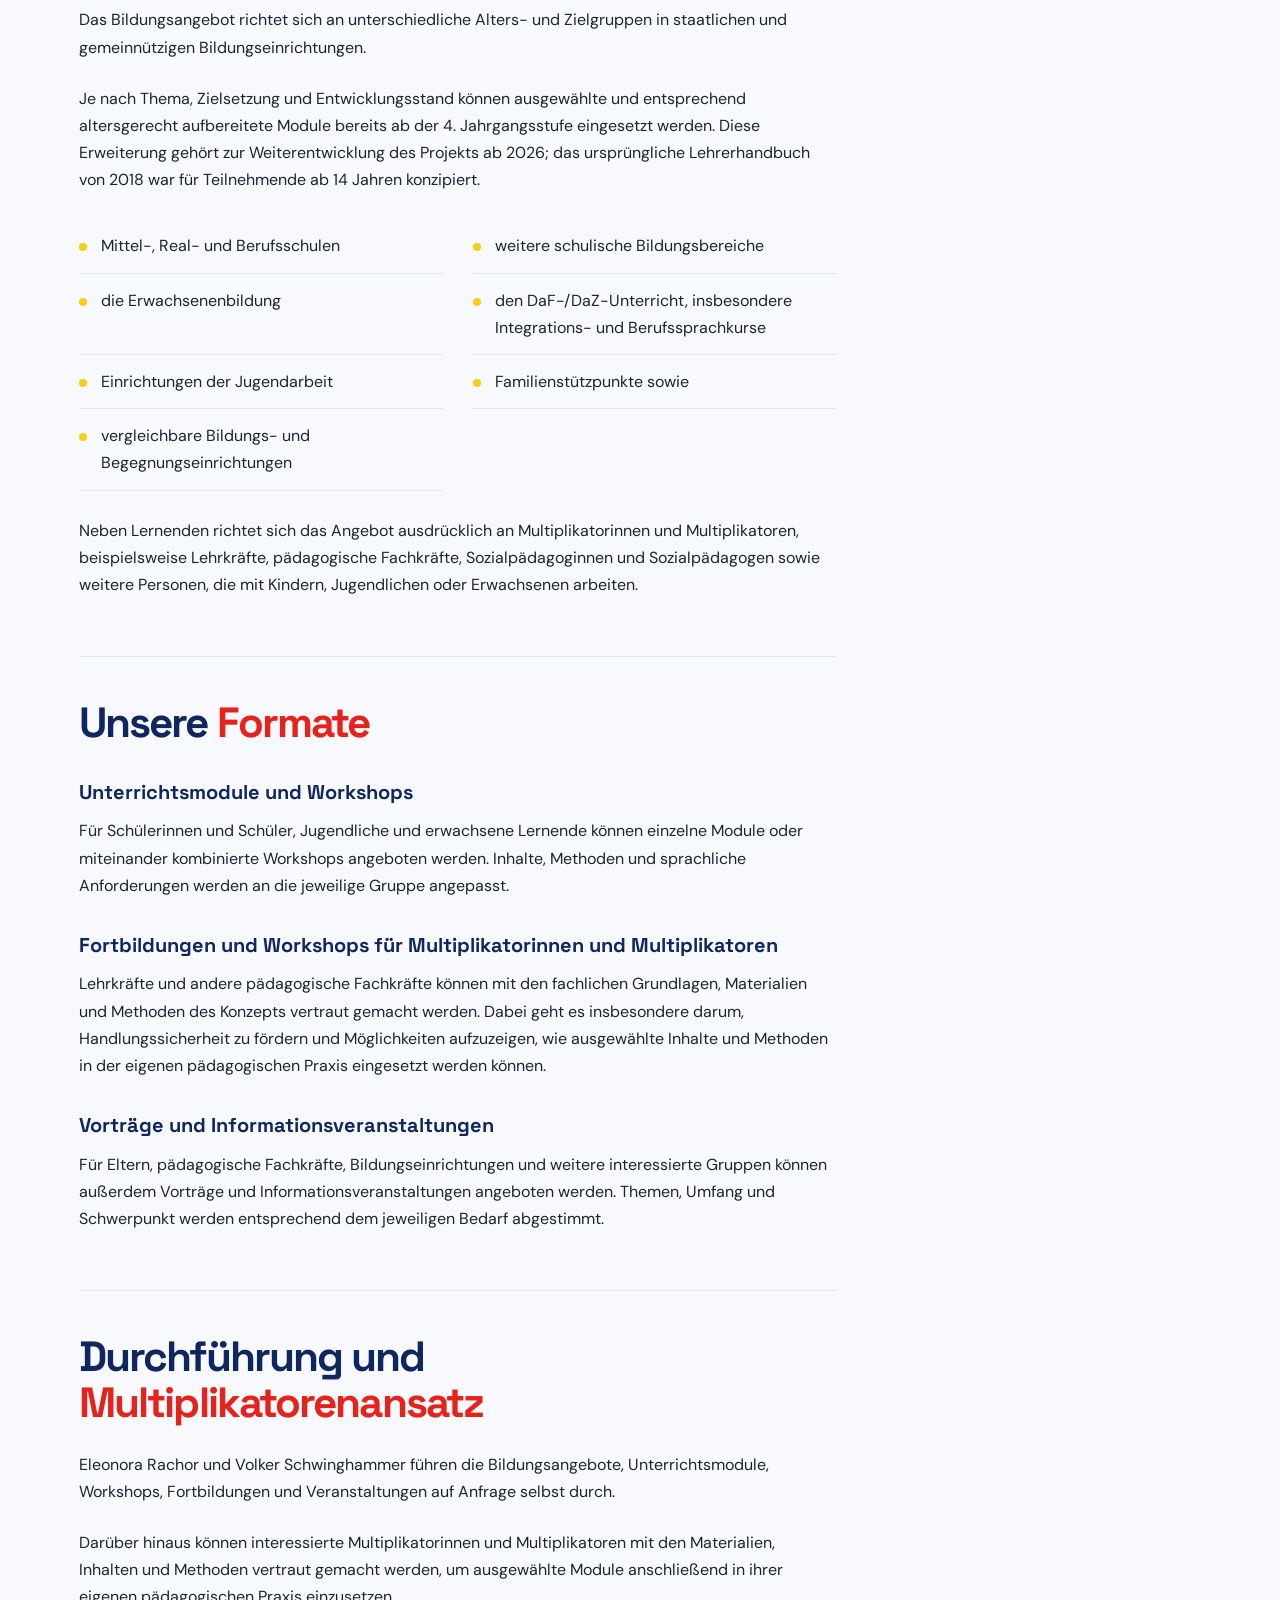
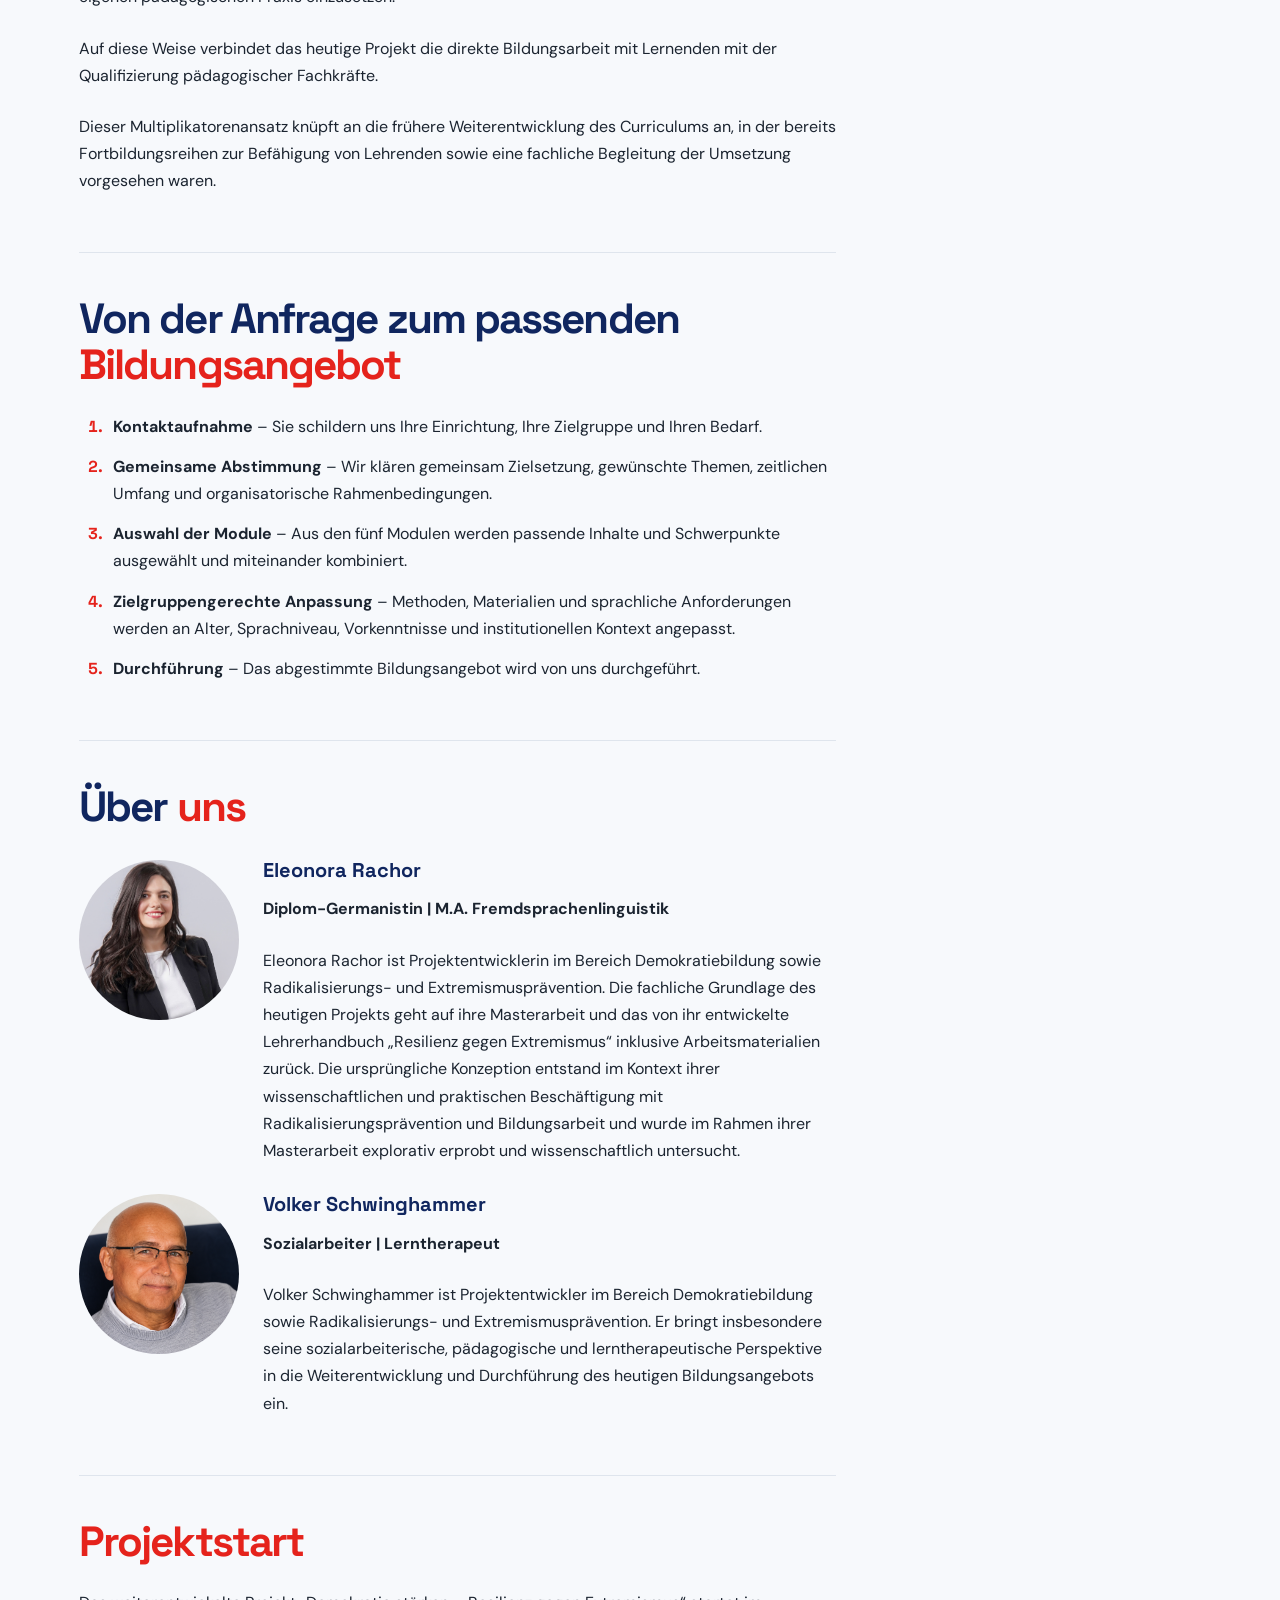
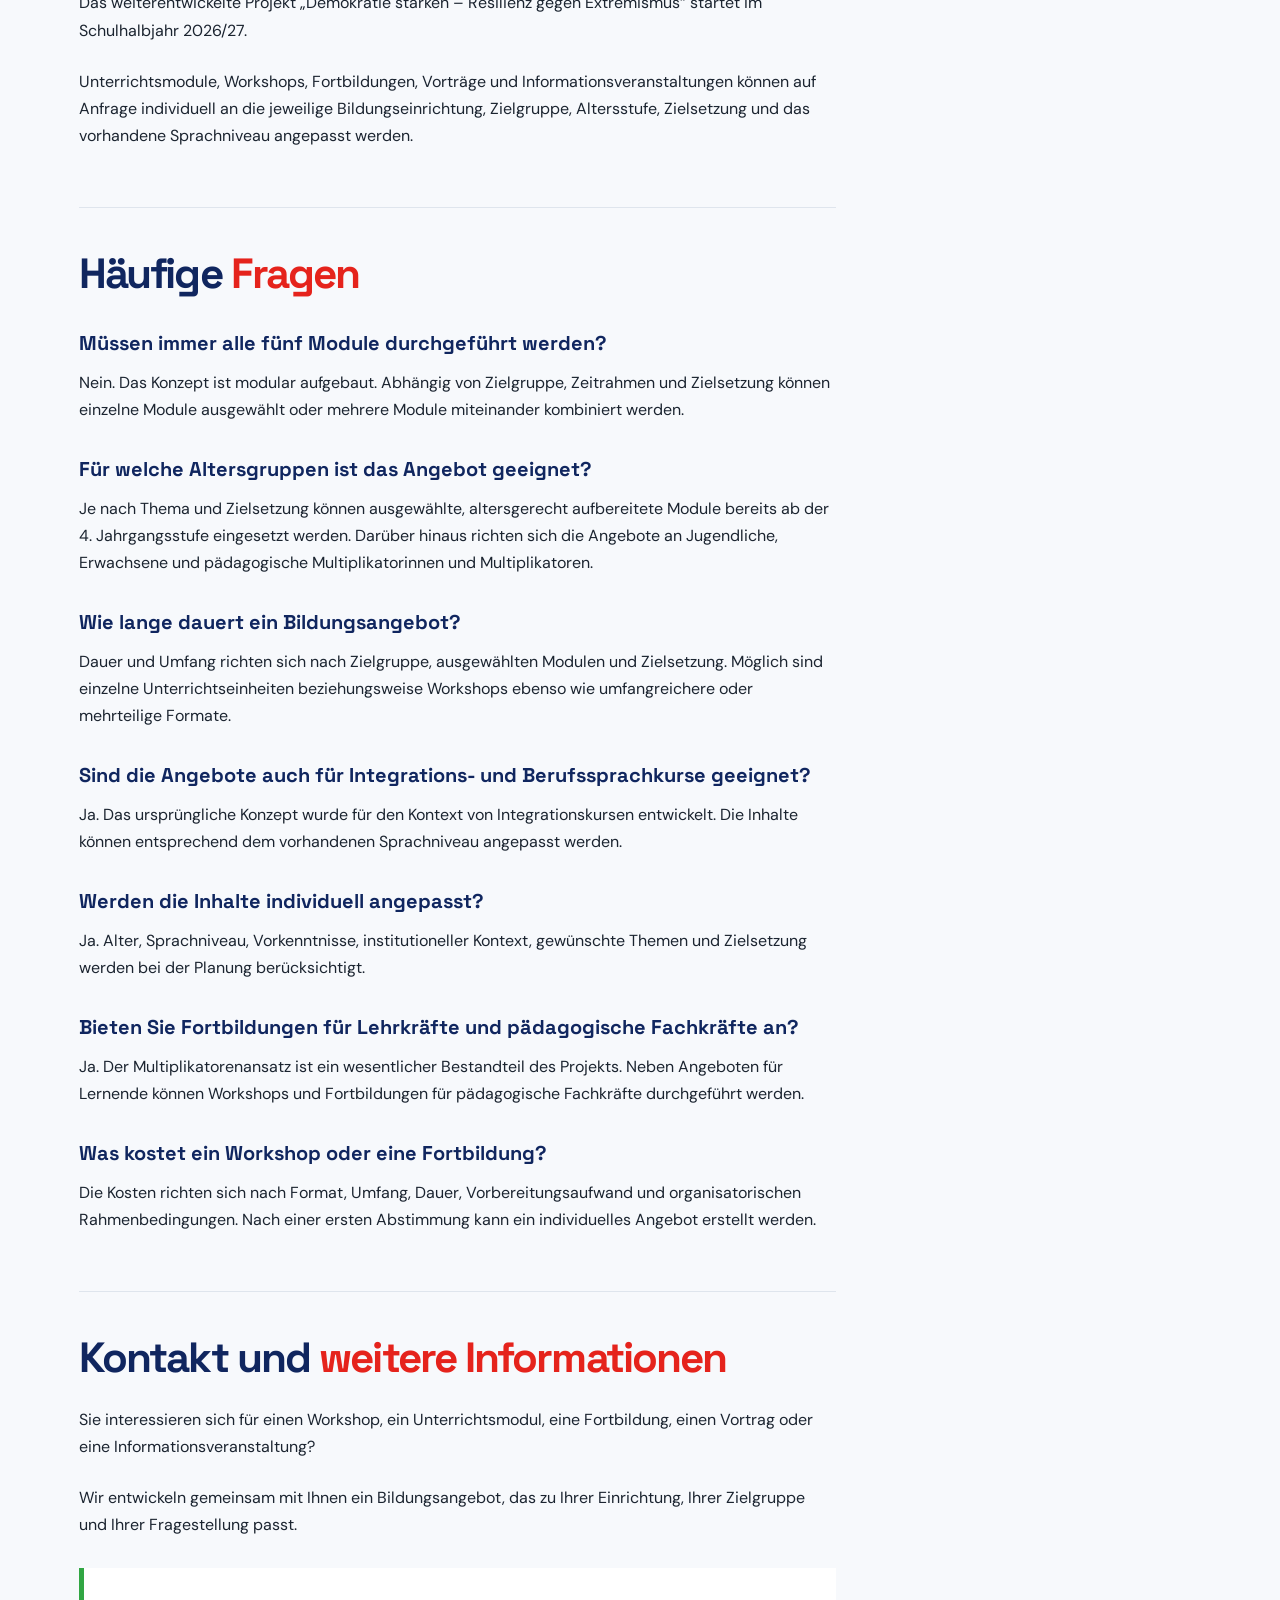
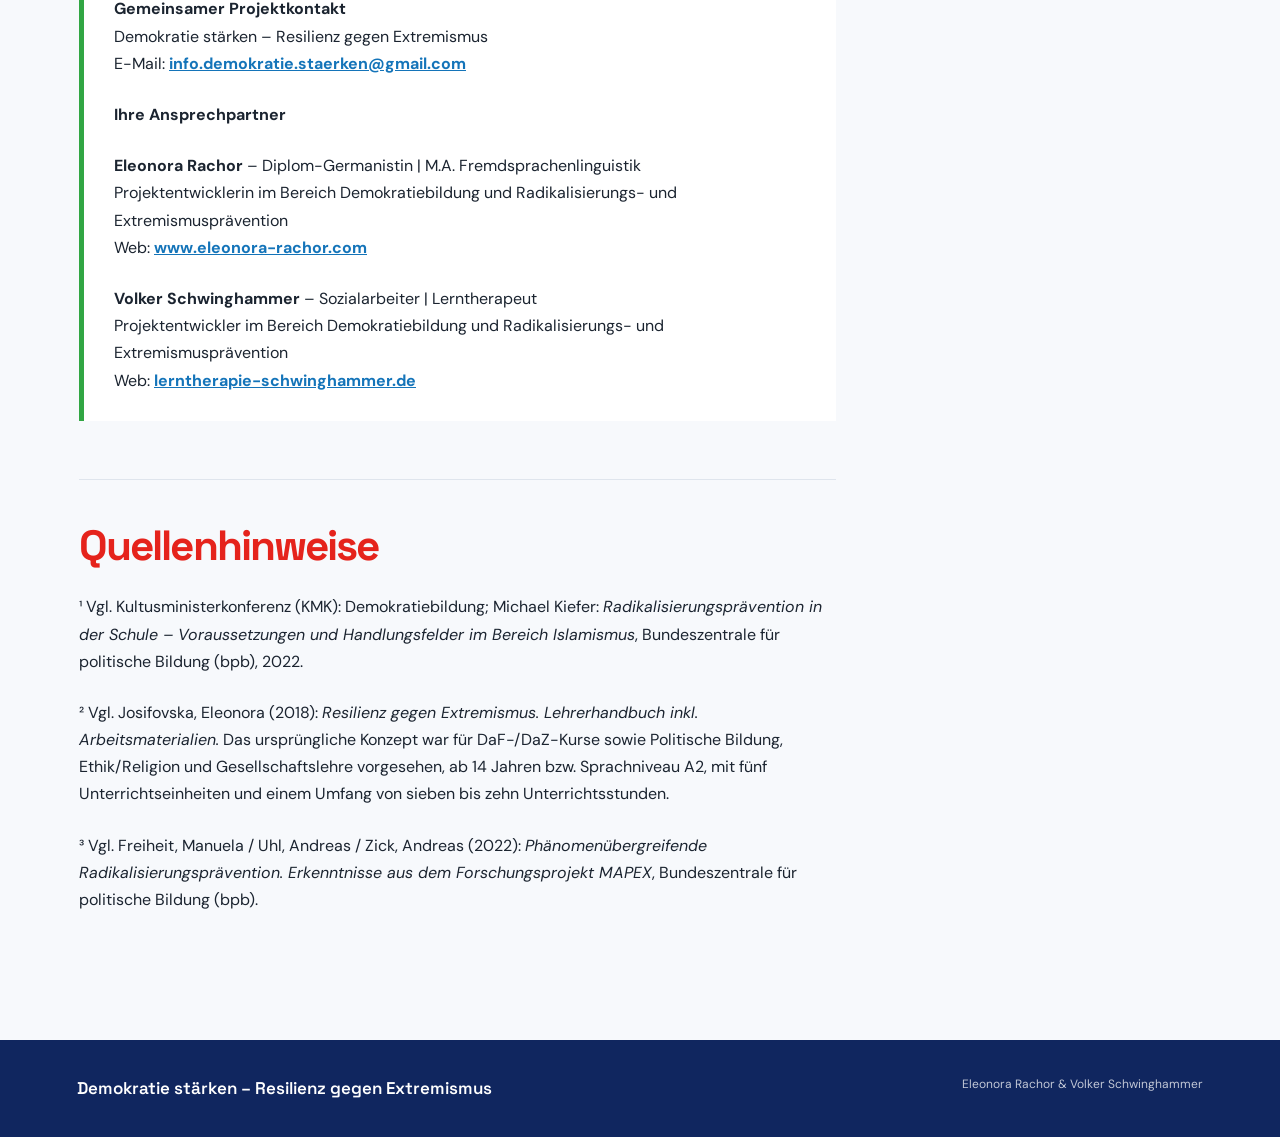
==== commit d545420f: "Neue bilder hinzugefügt" ====
--- a/index.html
+++ b/index.html
@@ -35,6 +35,9 @@
       nav a:hover { color: var(--red); }
       .hero { background: white; border-bottom: 1px solid var(--line); overflow: hidden; padding: clamp(62px, 9vw, 130px) clamp(22px, 11vw, 170px) clamp(70px, 9vw, 130px); position: relative; }
       .hero:after { background: linear-gradient(135deg, var(--yellow) 0 25%, var(--green) 25% 50%, var(--blue) 50% 75%, var(--red) 75%); border-radius: 50%; content: ""; height: 420px; opacity: .11; position: absolute; right: -120px; top: -170px; width: 420px; }
+      .hero-content { margin: 0 auto; max-width: 1250px; position: relative; z-index: 1; }
+      .hero-image { display: block; height: auto; margin: 30px 0 0; max-width: 760px; object-fit: contain; width: 100%; }
+      .approach-image { display: block; height: auto; margin: 0 0 30px; max-width: 100%; width: 760px; }
       .eyebrow { color: var(--red); font-size: 12px; font-weight: 700; letter-spacing: .12em; margin: 0 0 22px; text-transform: uppercase; }
       h1, h2, h3 { font-family: var(--display); line-height: 1.08; }
       h1 { color: var(--navy); font-size: clamp(42px, 7vw, 86px); letter-spacing: -.06em; margin: 0; max-width: 1000px; }
@@ -109,11 +112,15 @@
 
     <main id="start">
       <section class="hero">
-        <p class="eyebrow">Prävention durch Bildung</p>
-        <h1>Demokratie stärken –<span>Resilienz gegen Extremismus</span></h1>
-        <p class="hero-byline">Webseitentext und Projektbeschreibung</p>
-        <p class="hero-byline">Eleonora Rachor &amp; Volker Schwinghammer</p>
-        <div class="hero-rule" aria-hidden="true"></div>
+        <div class="hero-content">
+          <div>
+            <p class="eyebrow">Prävention durch Bildung</p>
+            <h1>Demokratie stärken –<span>Resilienz gegen Extremismus</span></h1>
+            <img class="hero-image" src="images/volker_eli_praesentation.png" alt="Eleonora Rachor und Volker Schwinghammer bei einer Präsentation">
+            <p class="hero-byline">Eleonora Rachor &amp; Volker Schwinghammer</p>
+            <div class="hero-rule" aria-hidden="true"></div>
+          </div>
+        </div>
       </section>
 
       <div class="layout">
@@ -148,6 +155,7 @@
 
           <section id="module" class="section">
             <h2>Unser Ansatz: fünf miteinander <span class="accent">verbundene Module</span></h2>
+            <img class="approach-image" src="images/unser_ansatz.png" alt="Unser Ansatz mit fünf miteinander verbundenen Modulen">
             <p>Das heutige Konzept baut auf den zentralen Ebenen des ursprünglichen Curriculums und seiner Weiterentwicklung auf. Diese werden für das Projekt „Demokratie stärken – Resilienz gegen Extremismus“ als fünf miteinander verbundene Module weitergeführt.</p>
             <p>Je nach Zielgruppe, Alter, Sprachniveau, pädagogischem Kontext und gewünschtem Schwerpunkt können die Module einzeln eingesetzt oder miteinander kombiniert werden.</p>
             <h3>Modul 1 – WISSEN<br><small>Erkennen · Verstehen · Einordnen</small></h3>
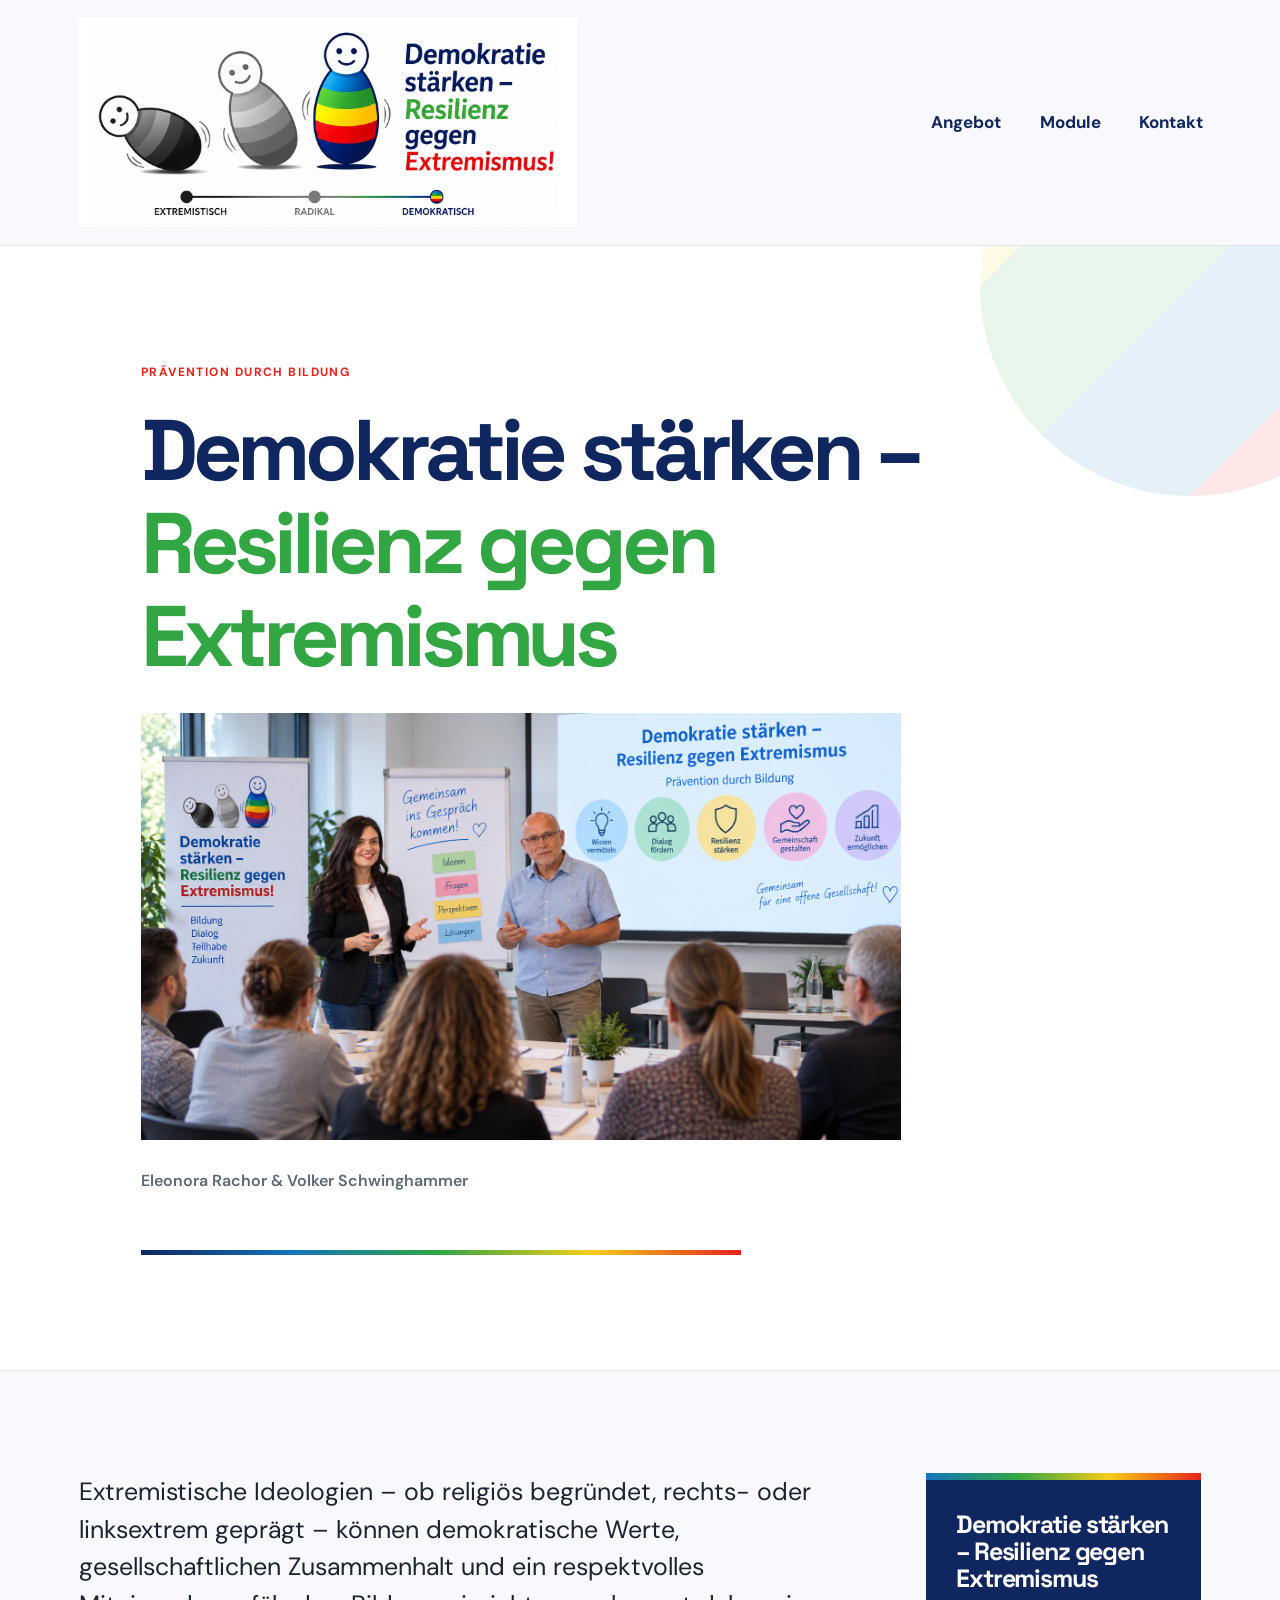
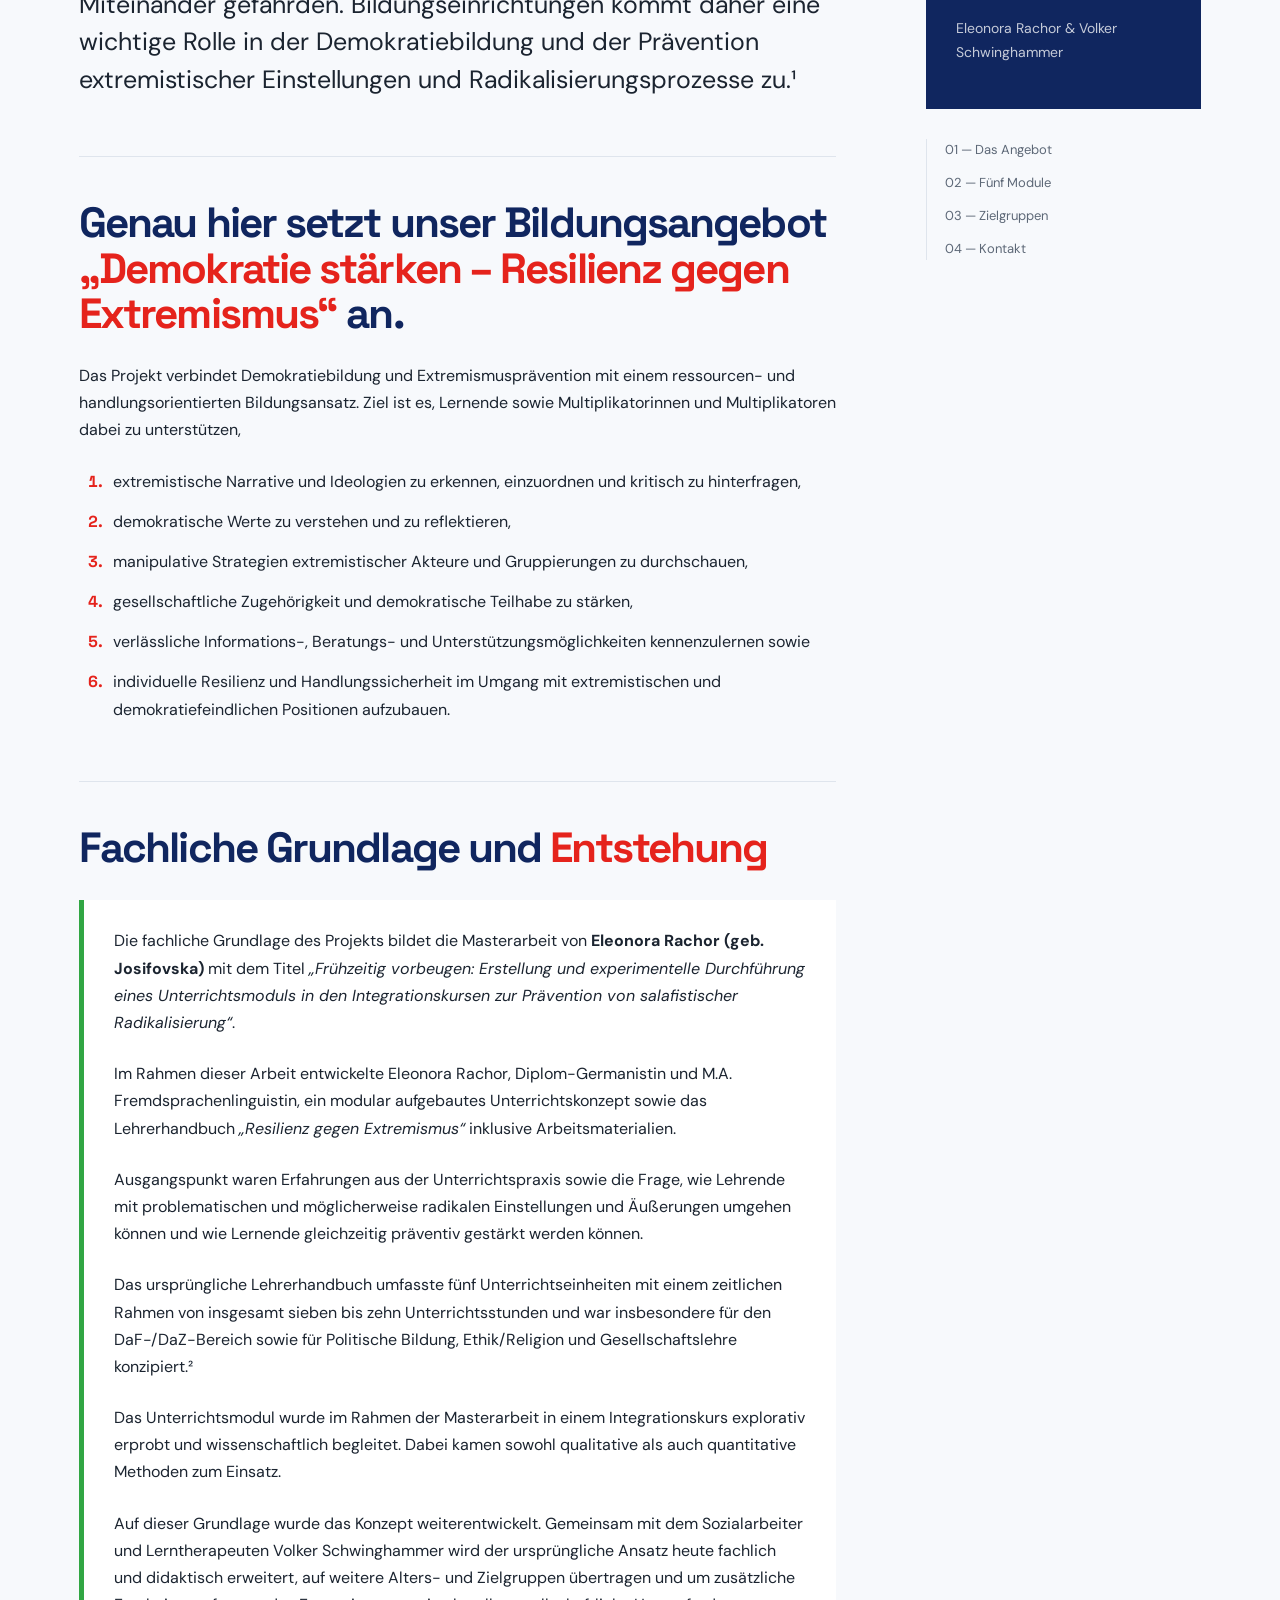
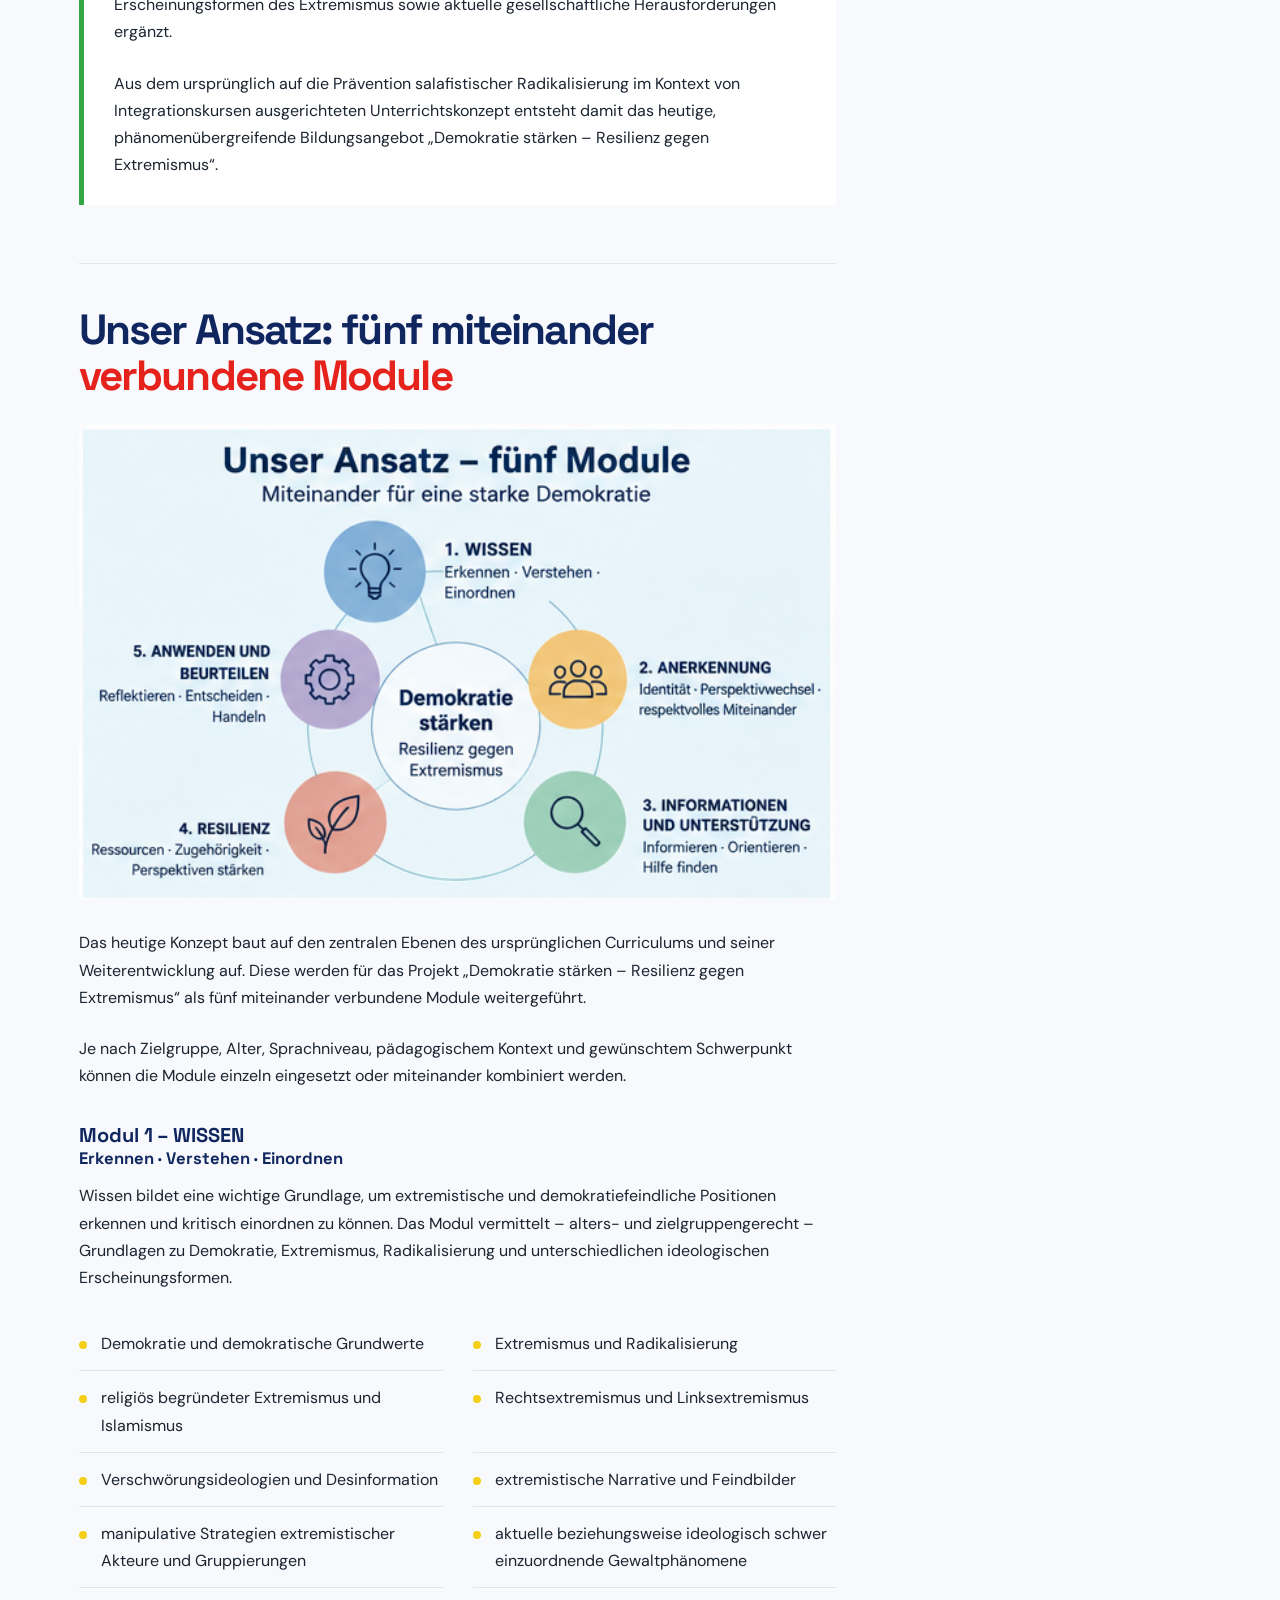
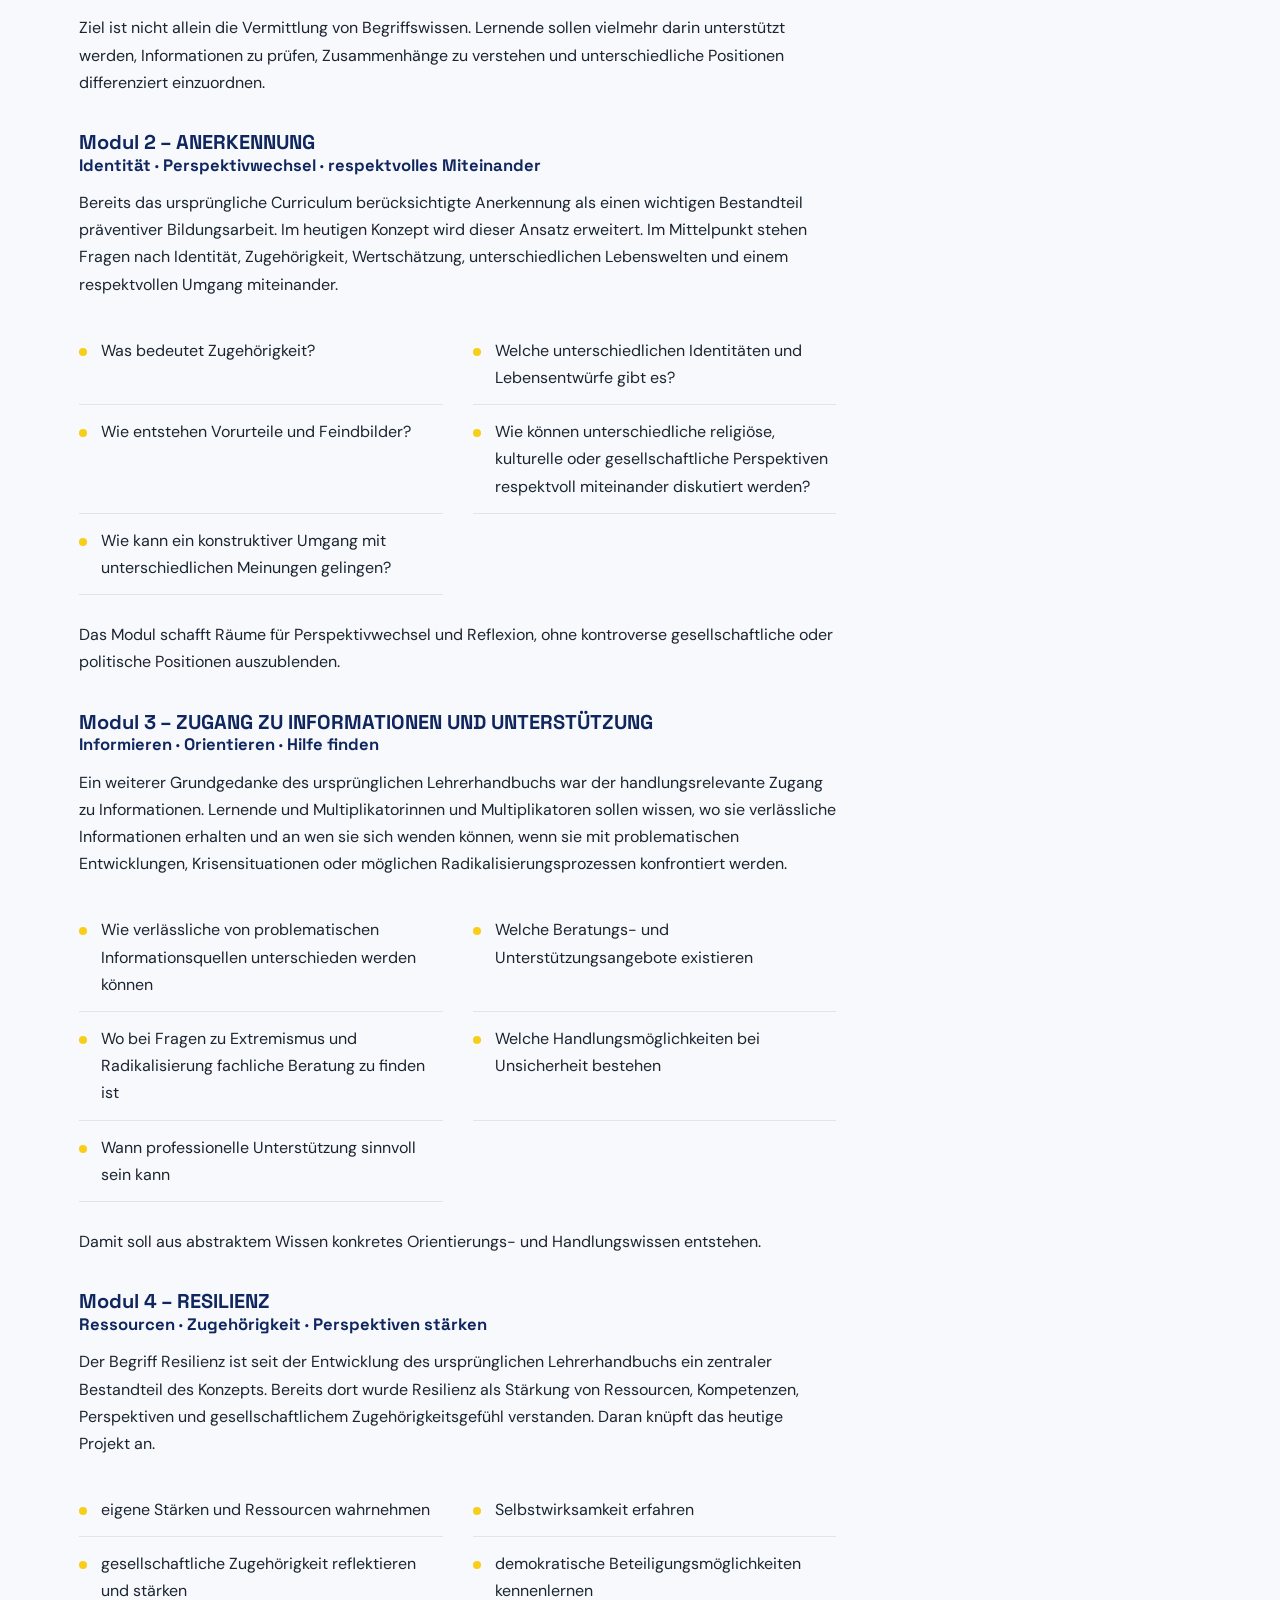
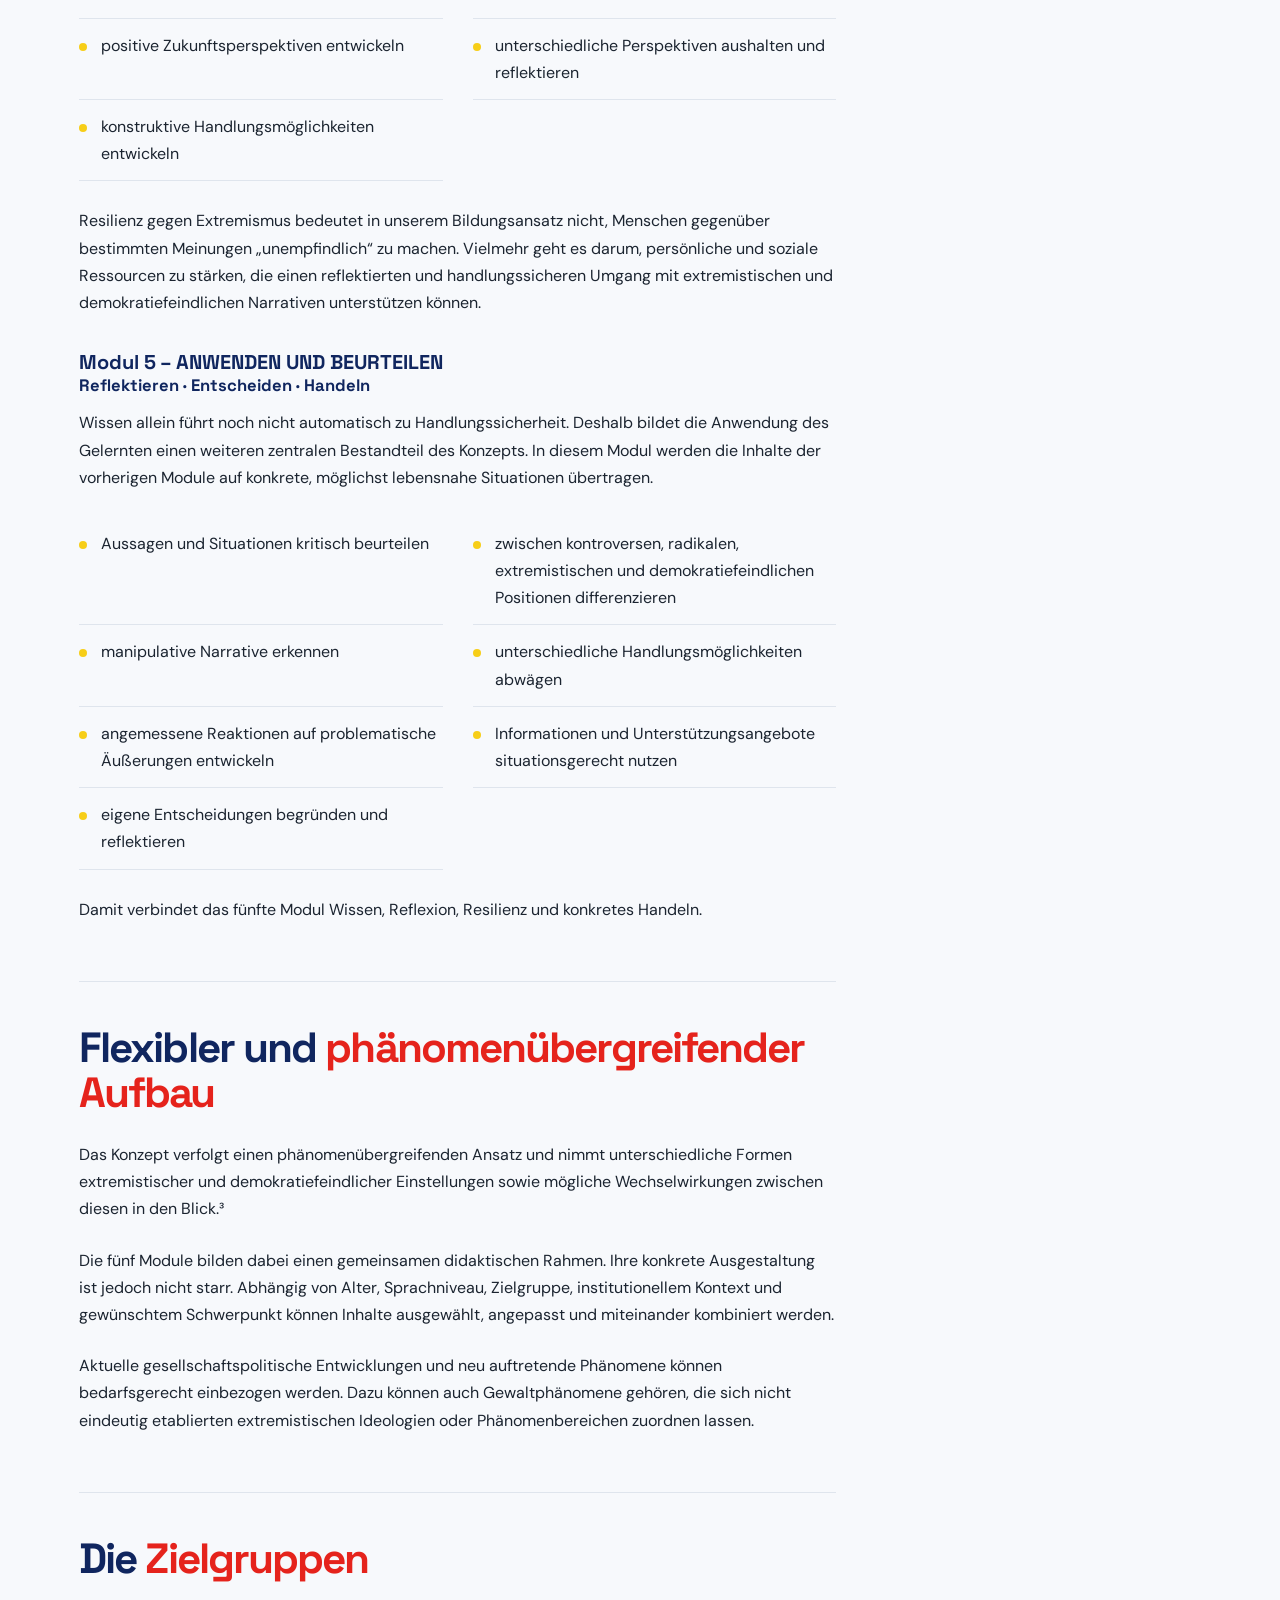
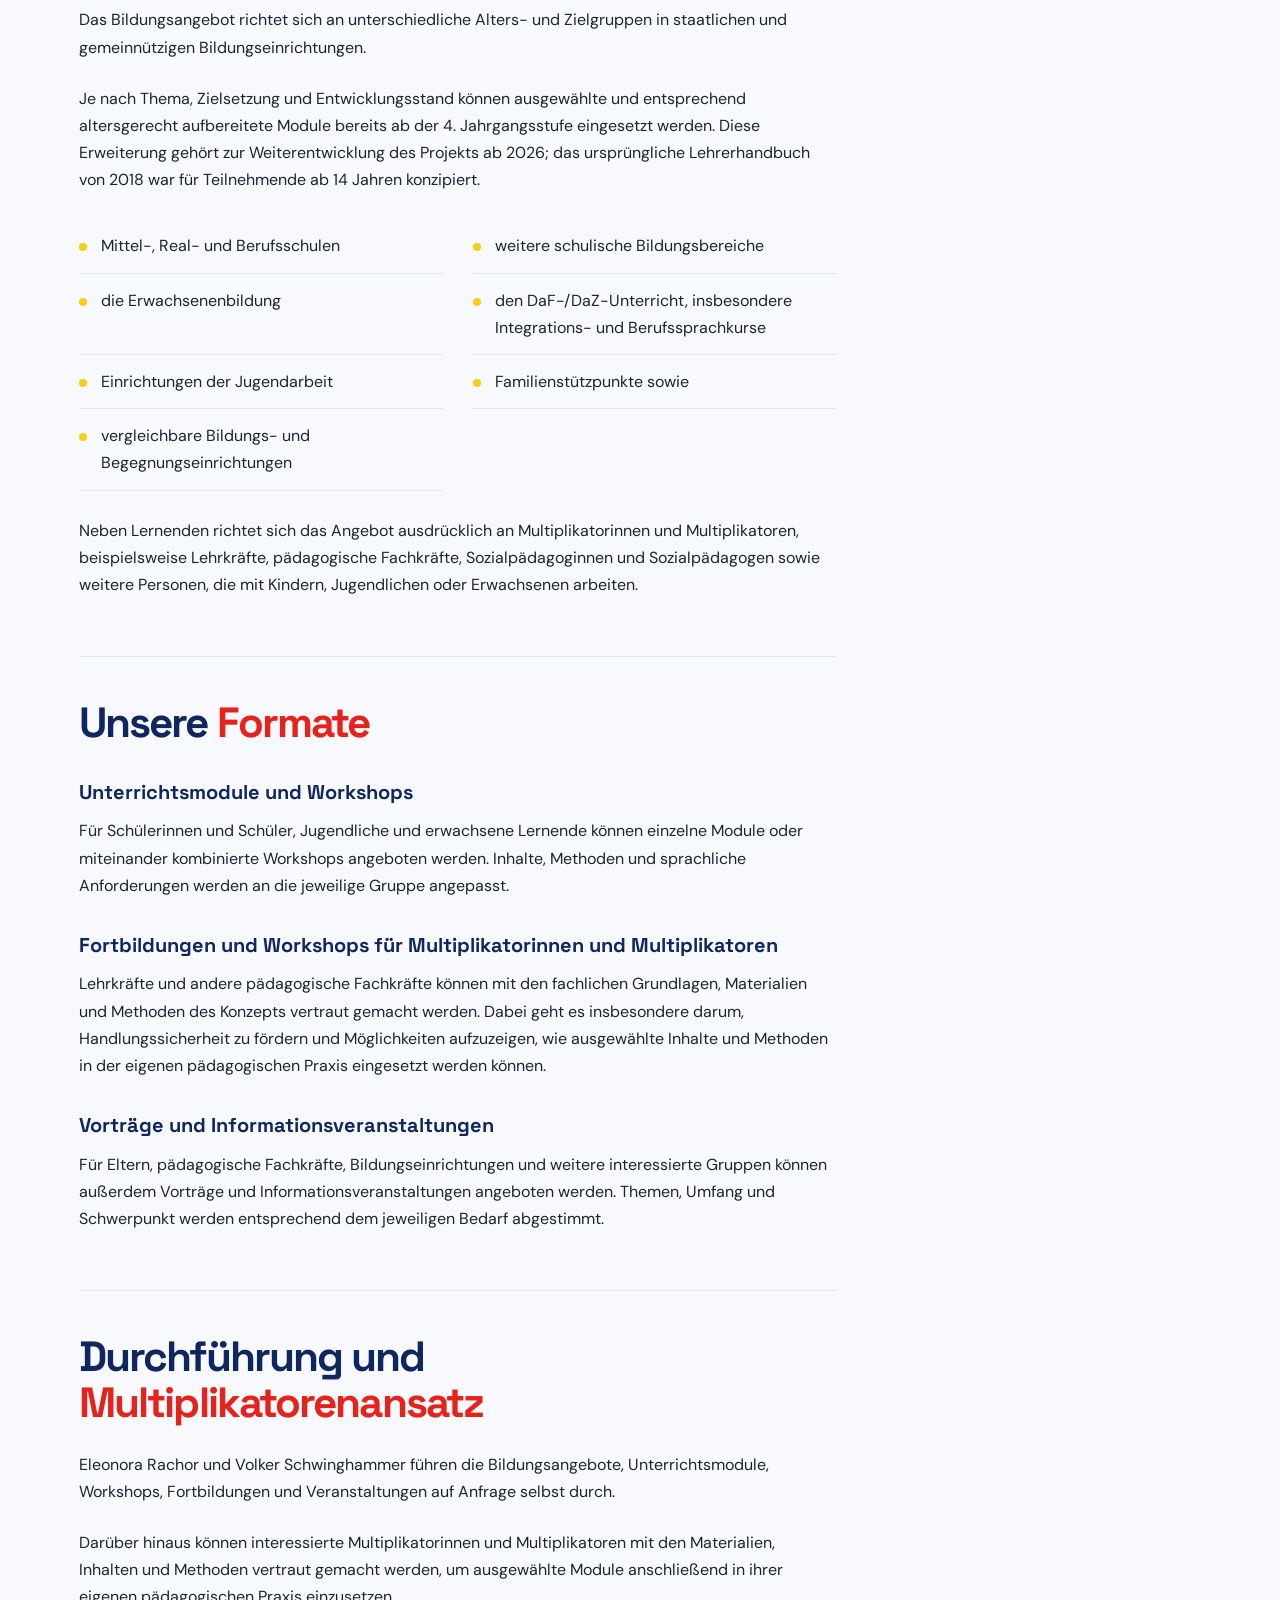
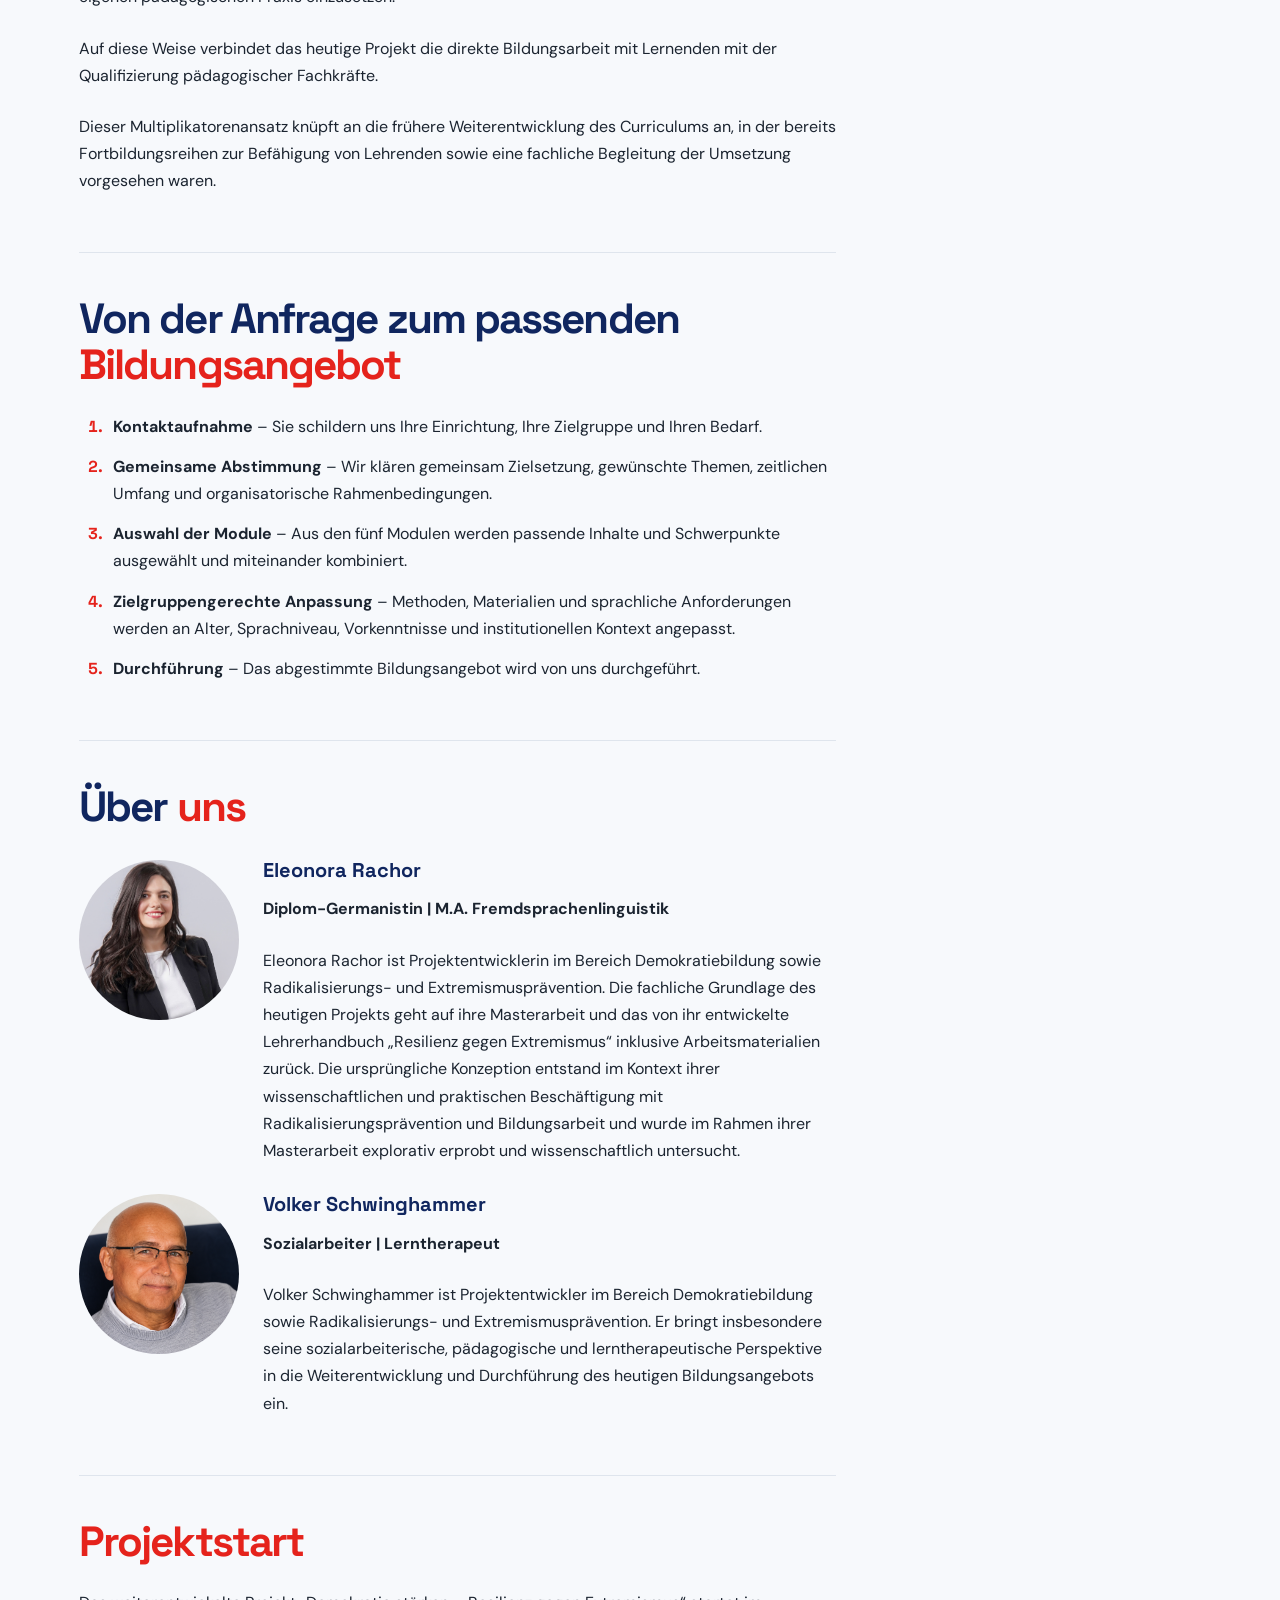
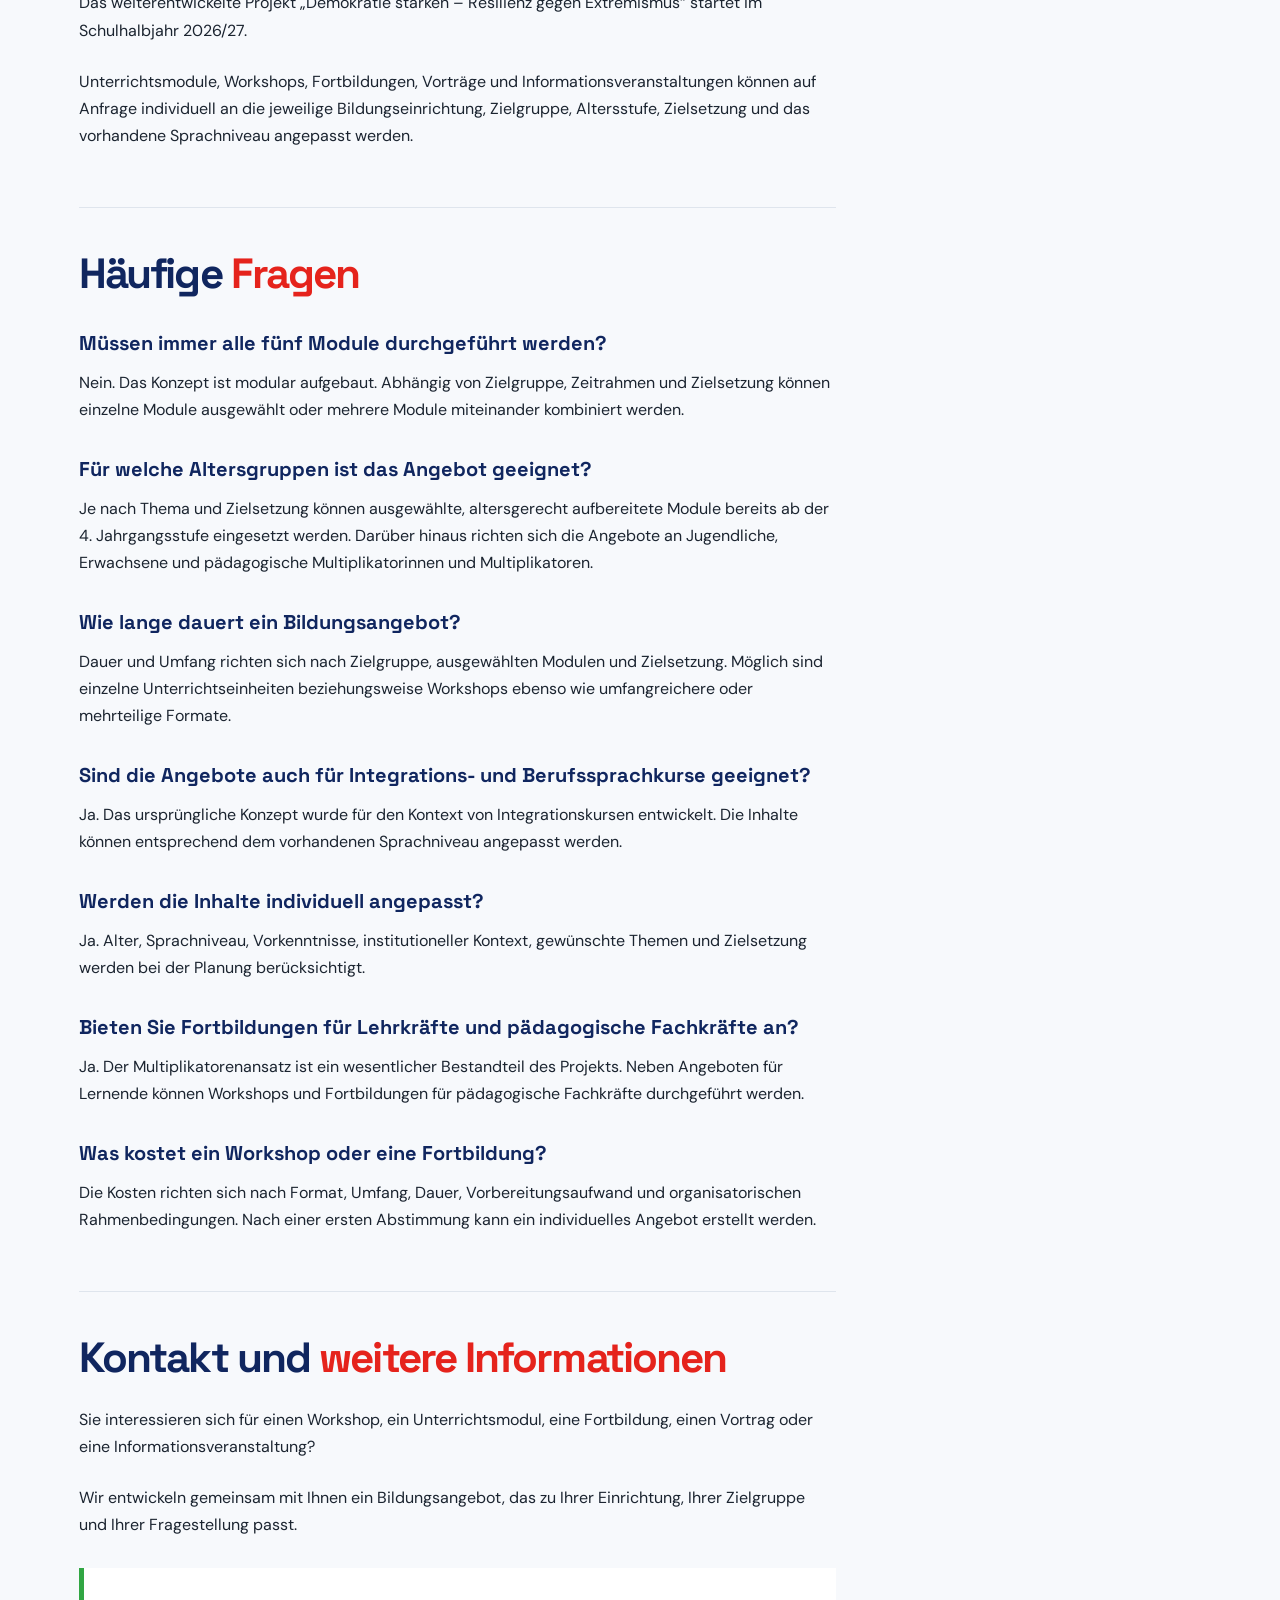
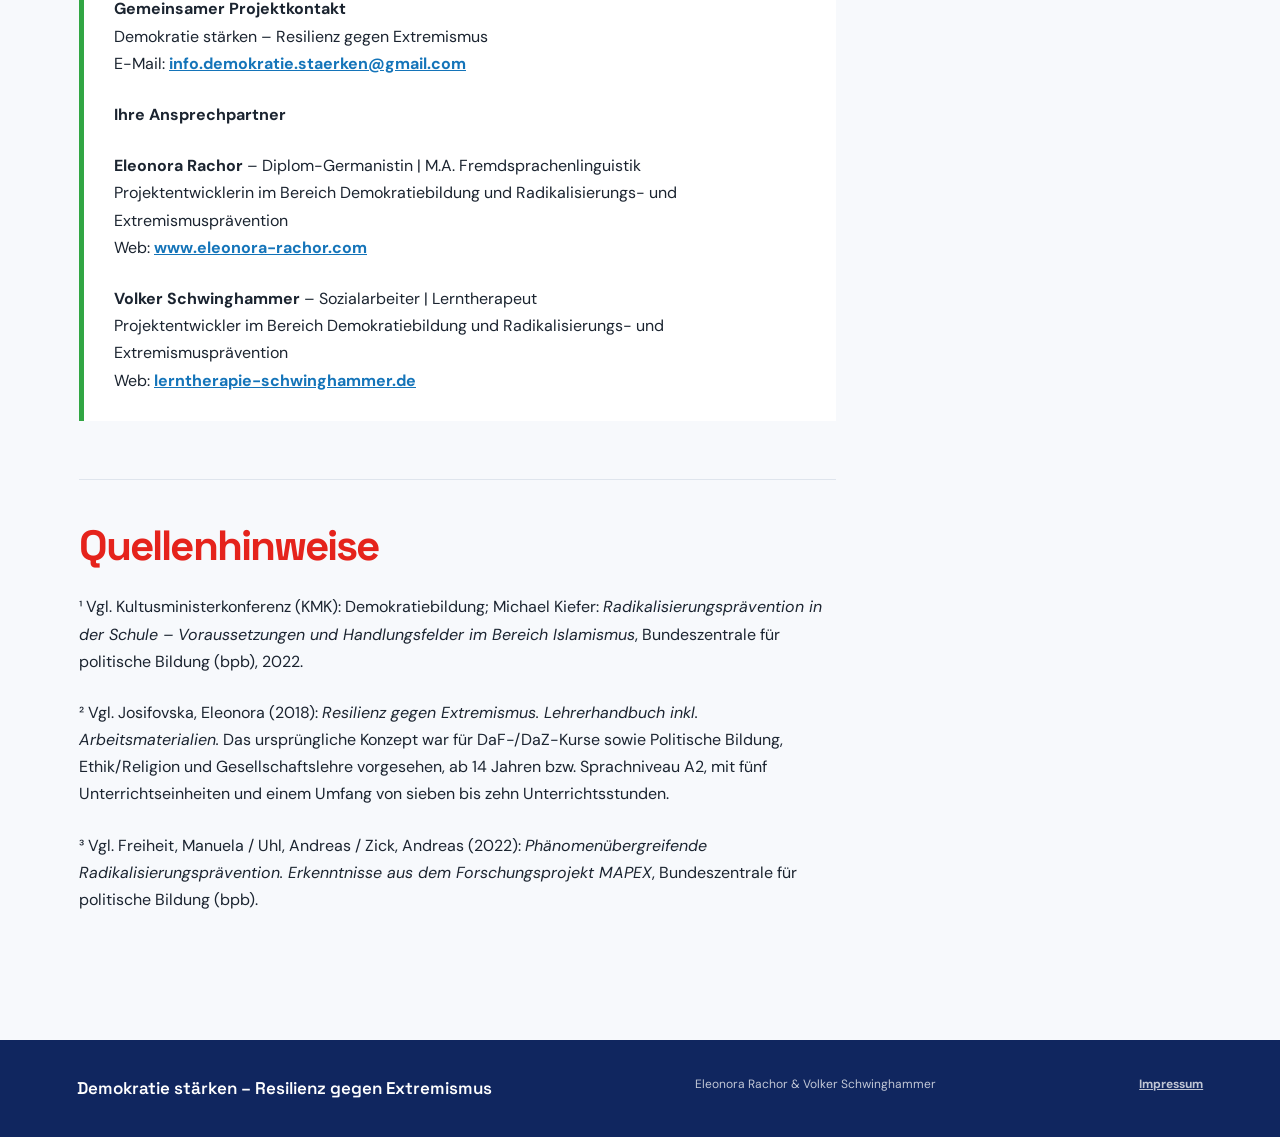
==== commit 239278ab: "Impressum hinzugefügt" ====
--- a/index.html
+++ b/index.html
@@ -77,6 +77,7 @@
       .footer { background: var(--navy); color: white; display: flex; gap: 30px; justify-content: space-between; padding: 34px clamp(22px, 6vw, 96px); }
       .footer p { font-size: 12px; margin: 0; opacity: .74; }
       .footer .footer-title { color: white; font-family: var(--display); font-size: 17px; font-weight: 600; opacity: 1; }
+      .footer a { color: white; font-size: 12px; font-weight: 700; }
       @media (max-width: 800px) {
         .site-header { padding: 14px 22px; }
         .logo { width: 300px; }
@@ -351,6 +352,7 @@
     <footer class="footer">
       <p class="footer-title">Demokratie stärken – Resilienz gegen Extremismus</p>
       <p>Eleonora Rachor &amp; Volker Schwinghammer</p>
+      <p><a href="impressum.html">Impressum</a></p>
     </footer>
   </body>
 </html>
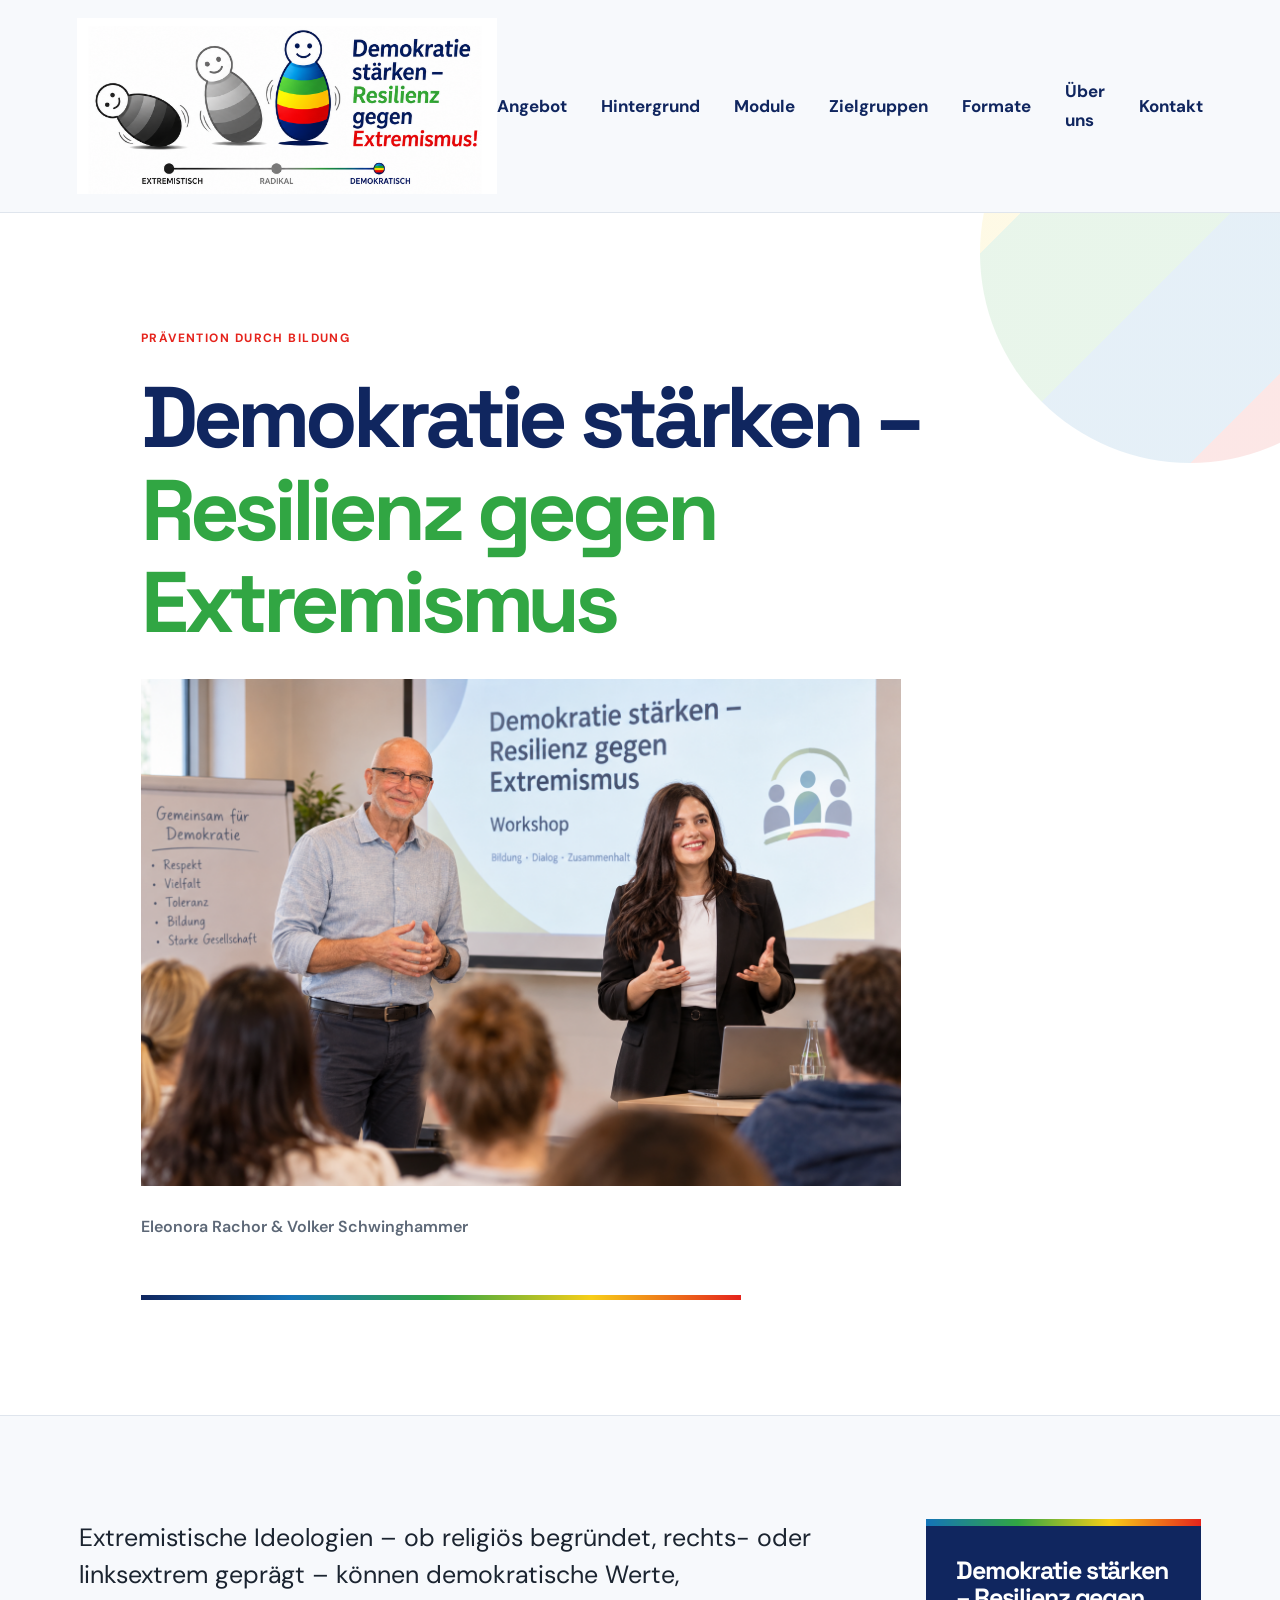
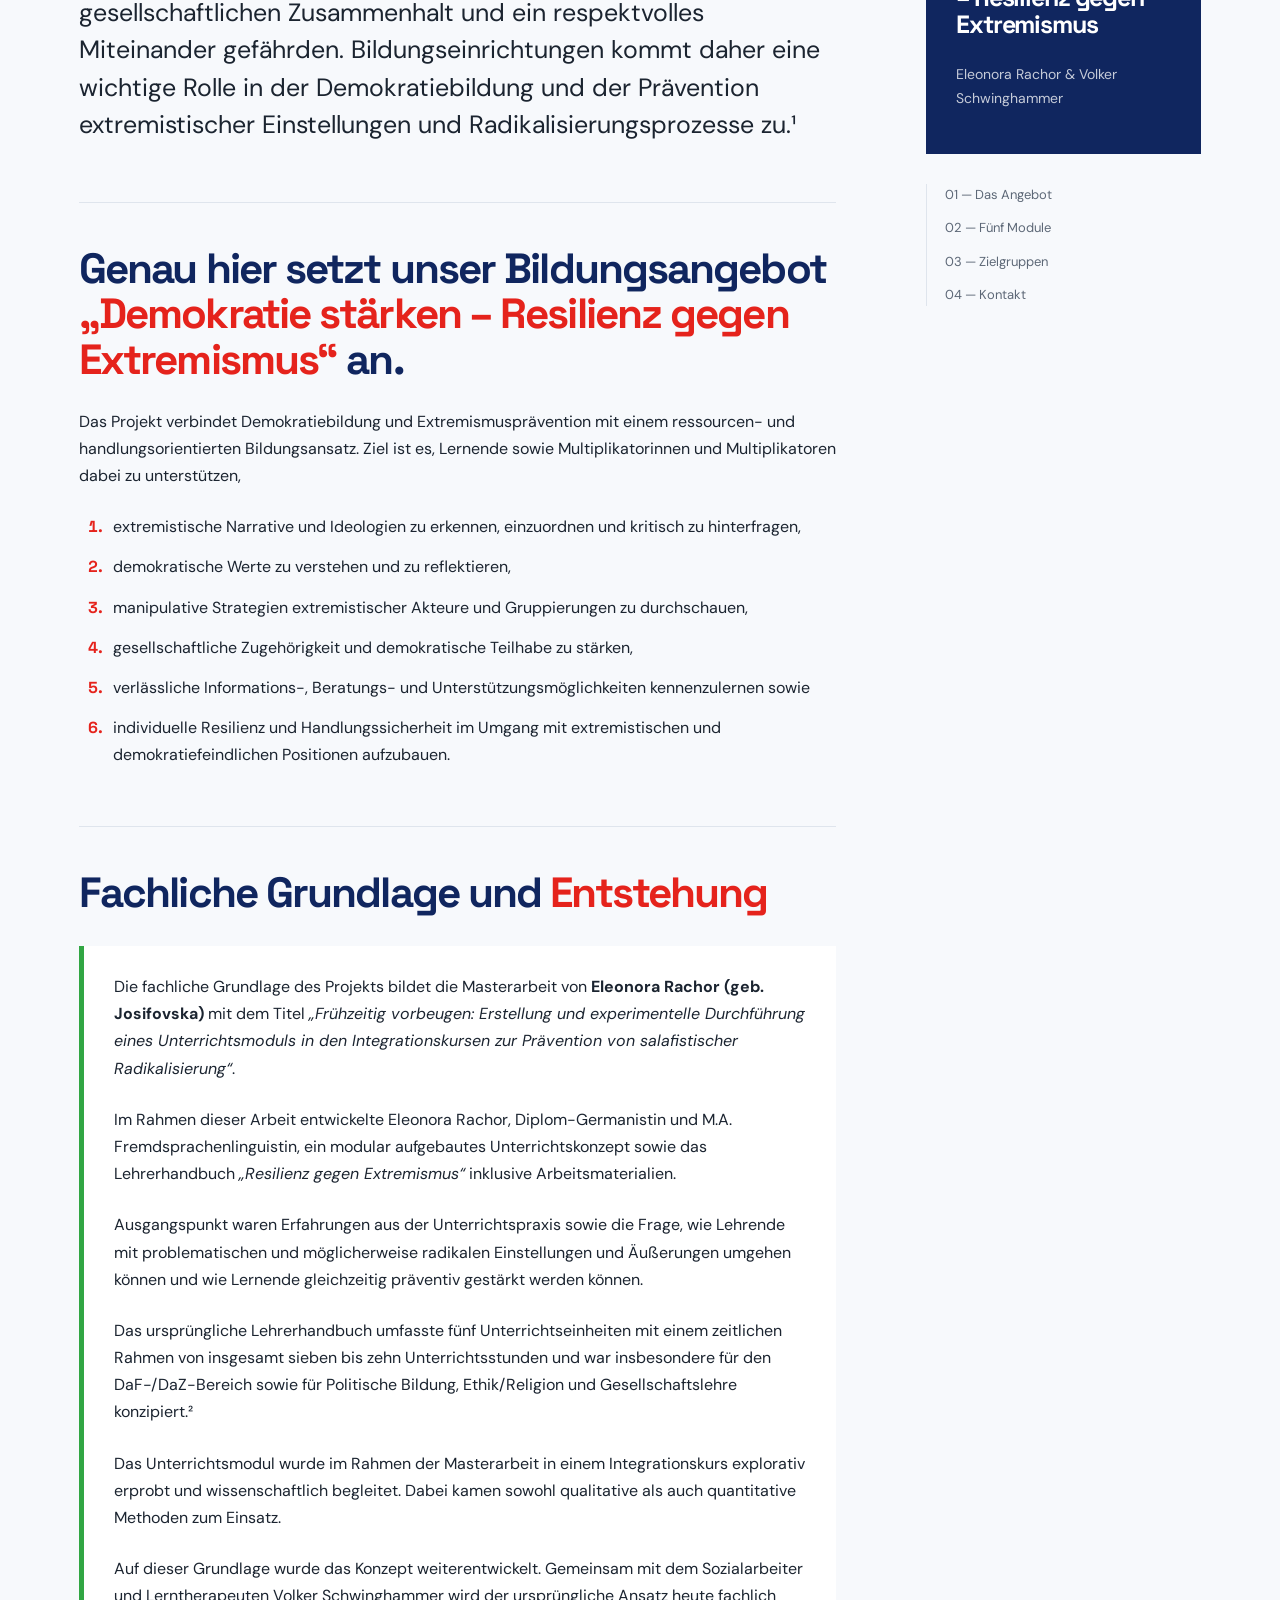
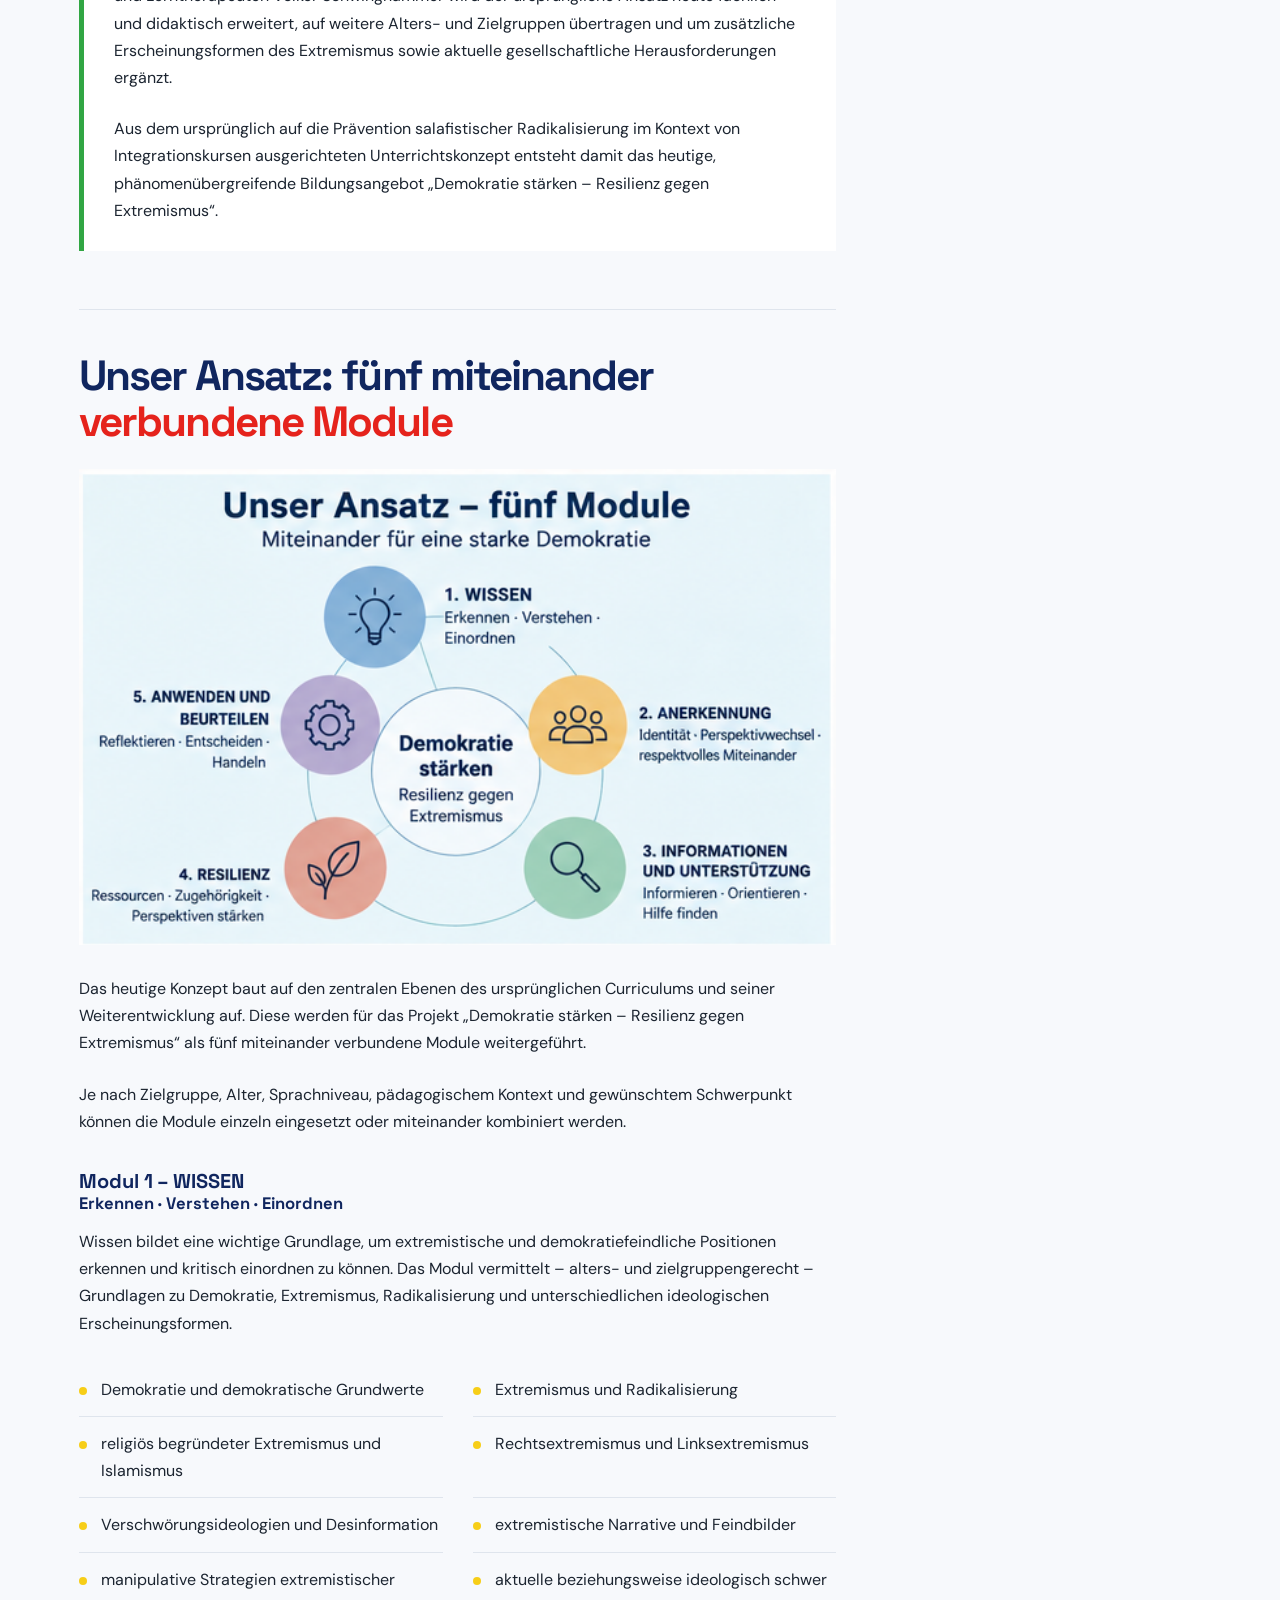
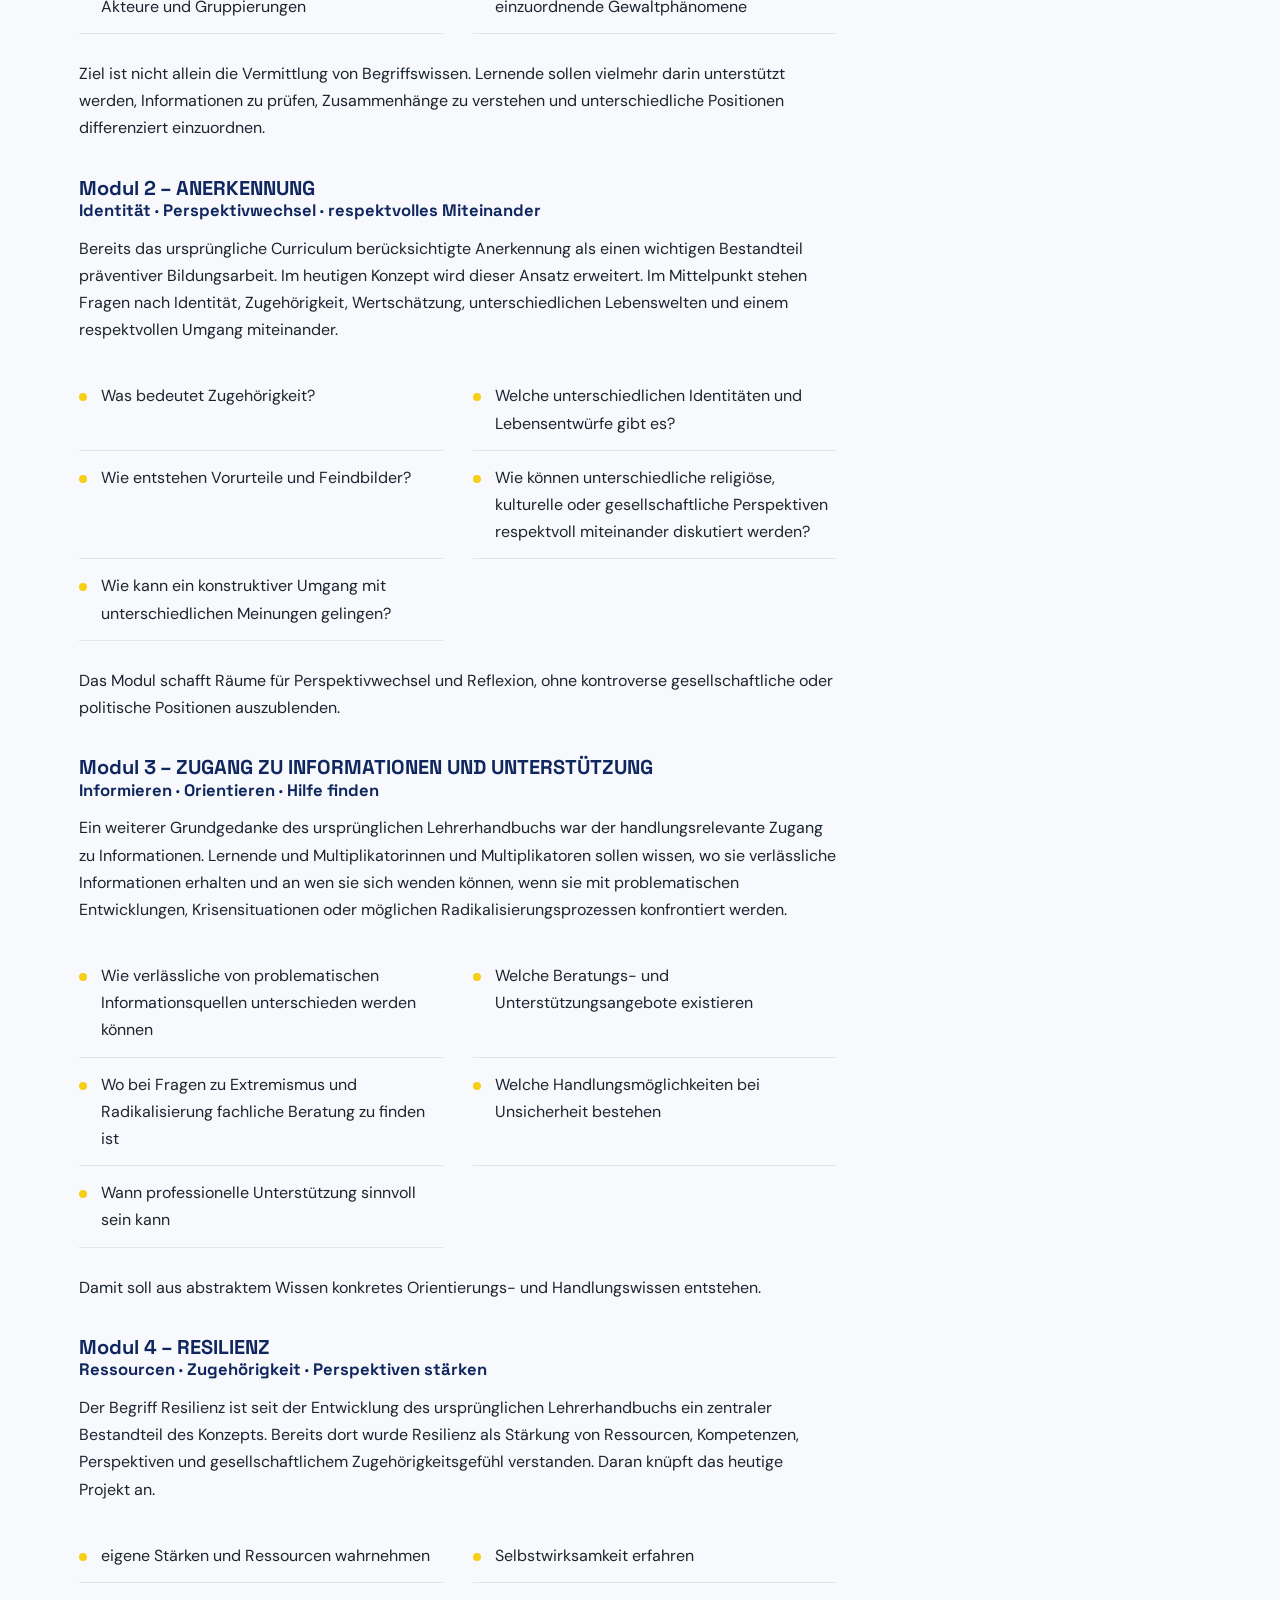
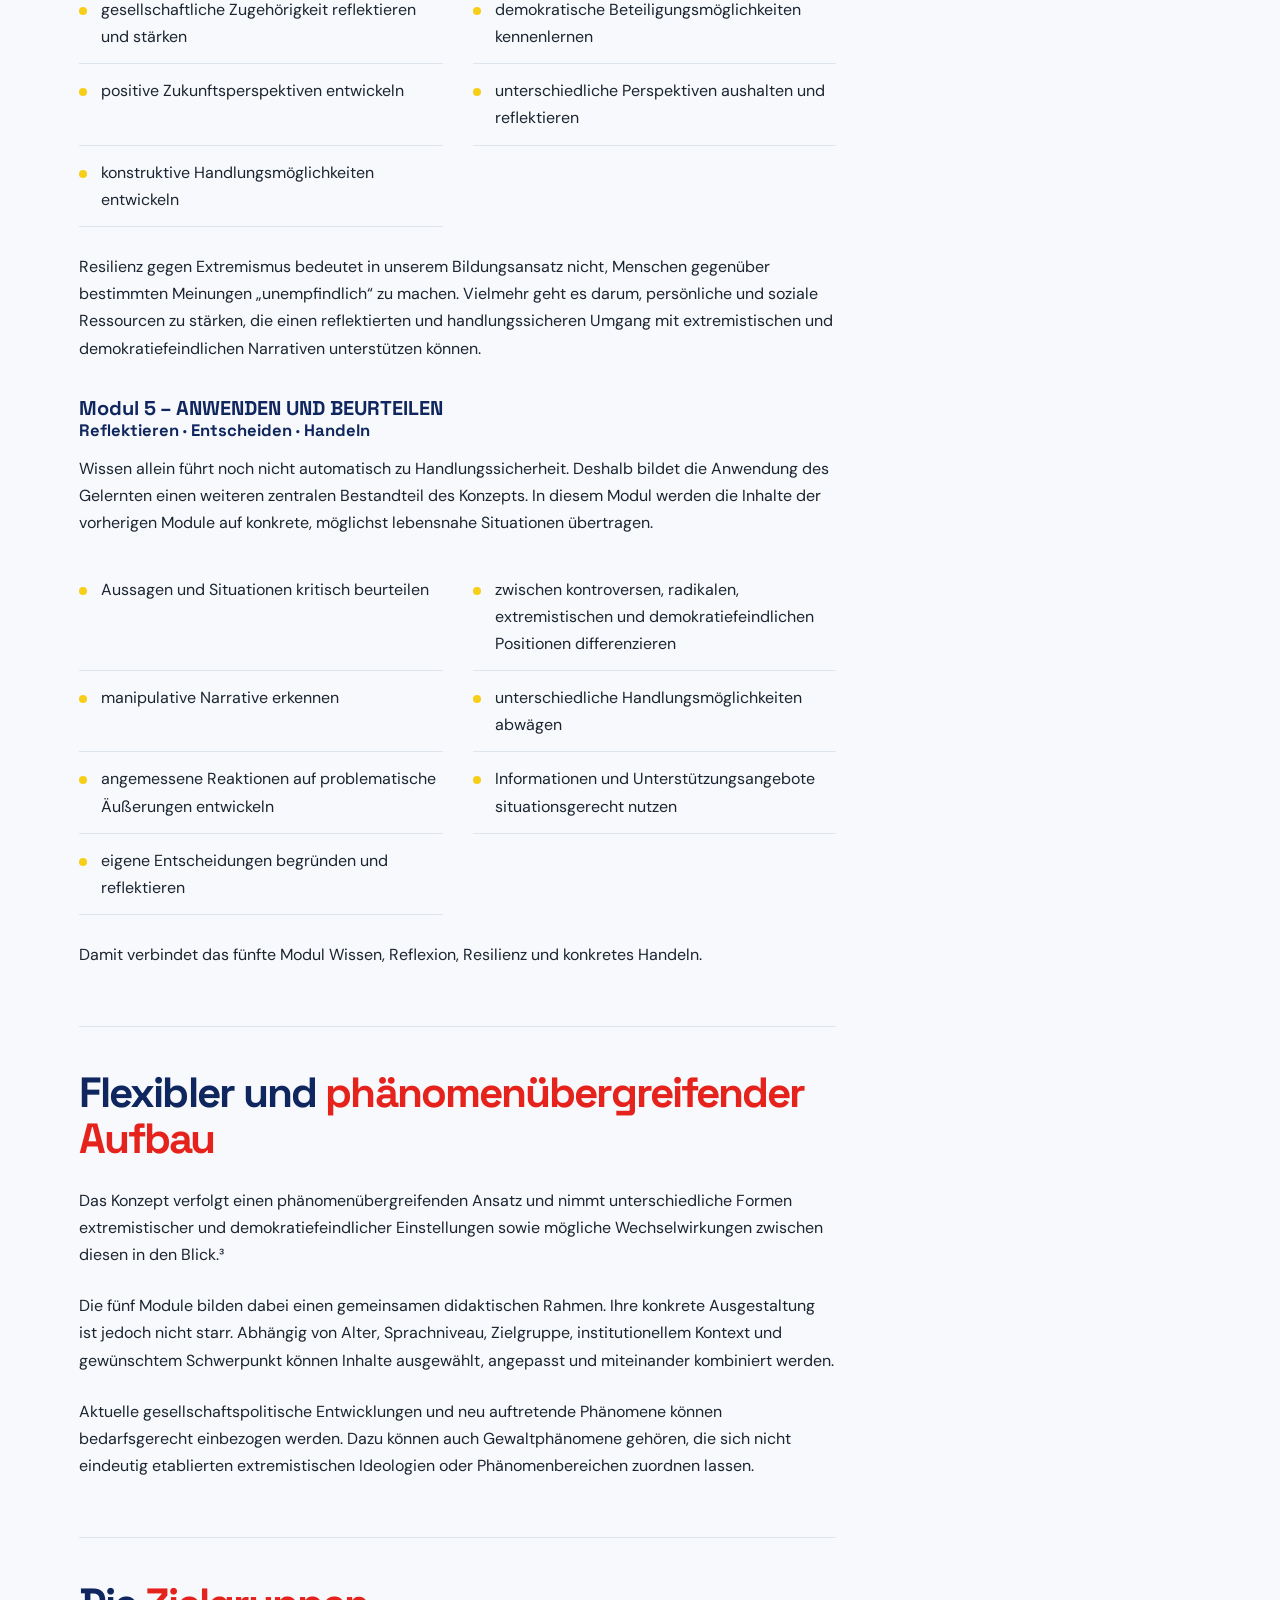
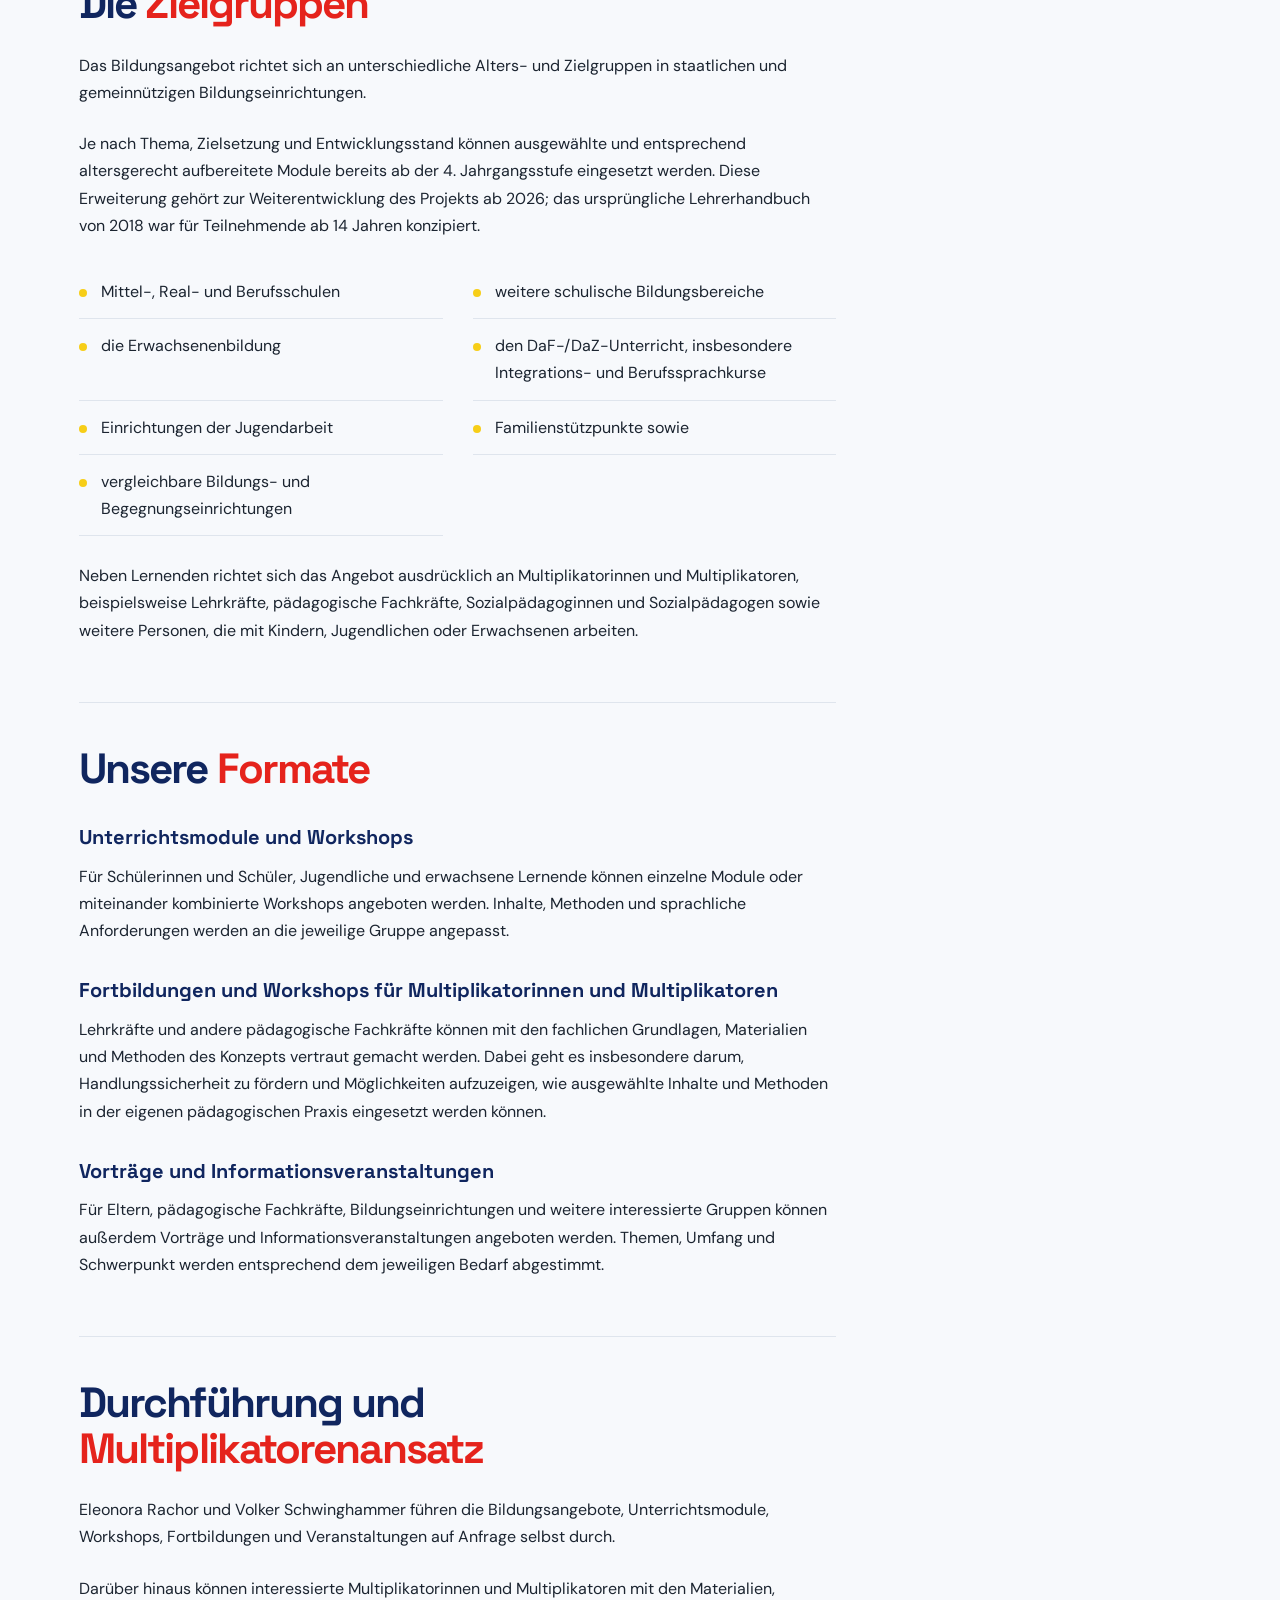
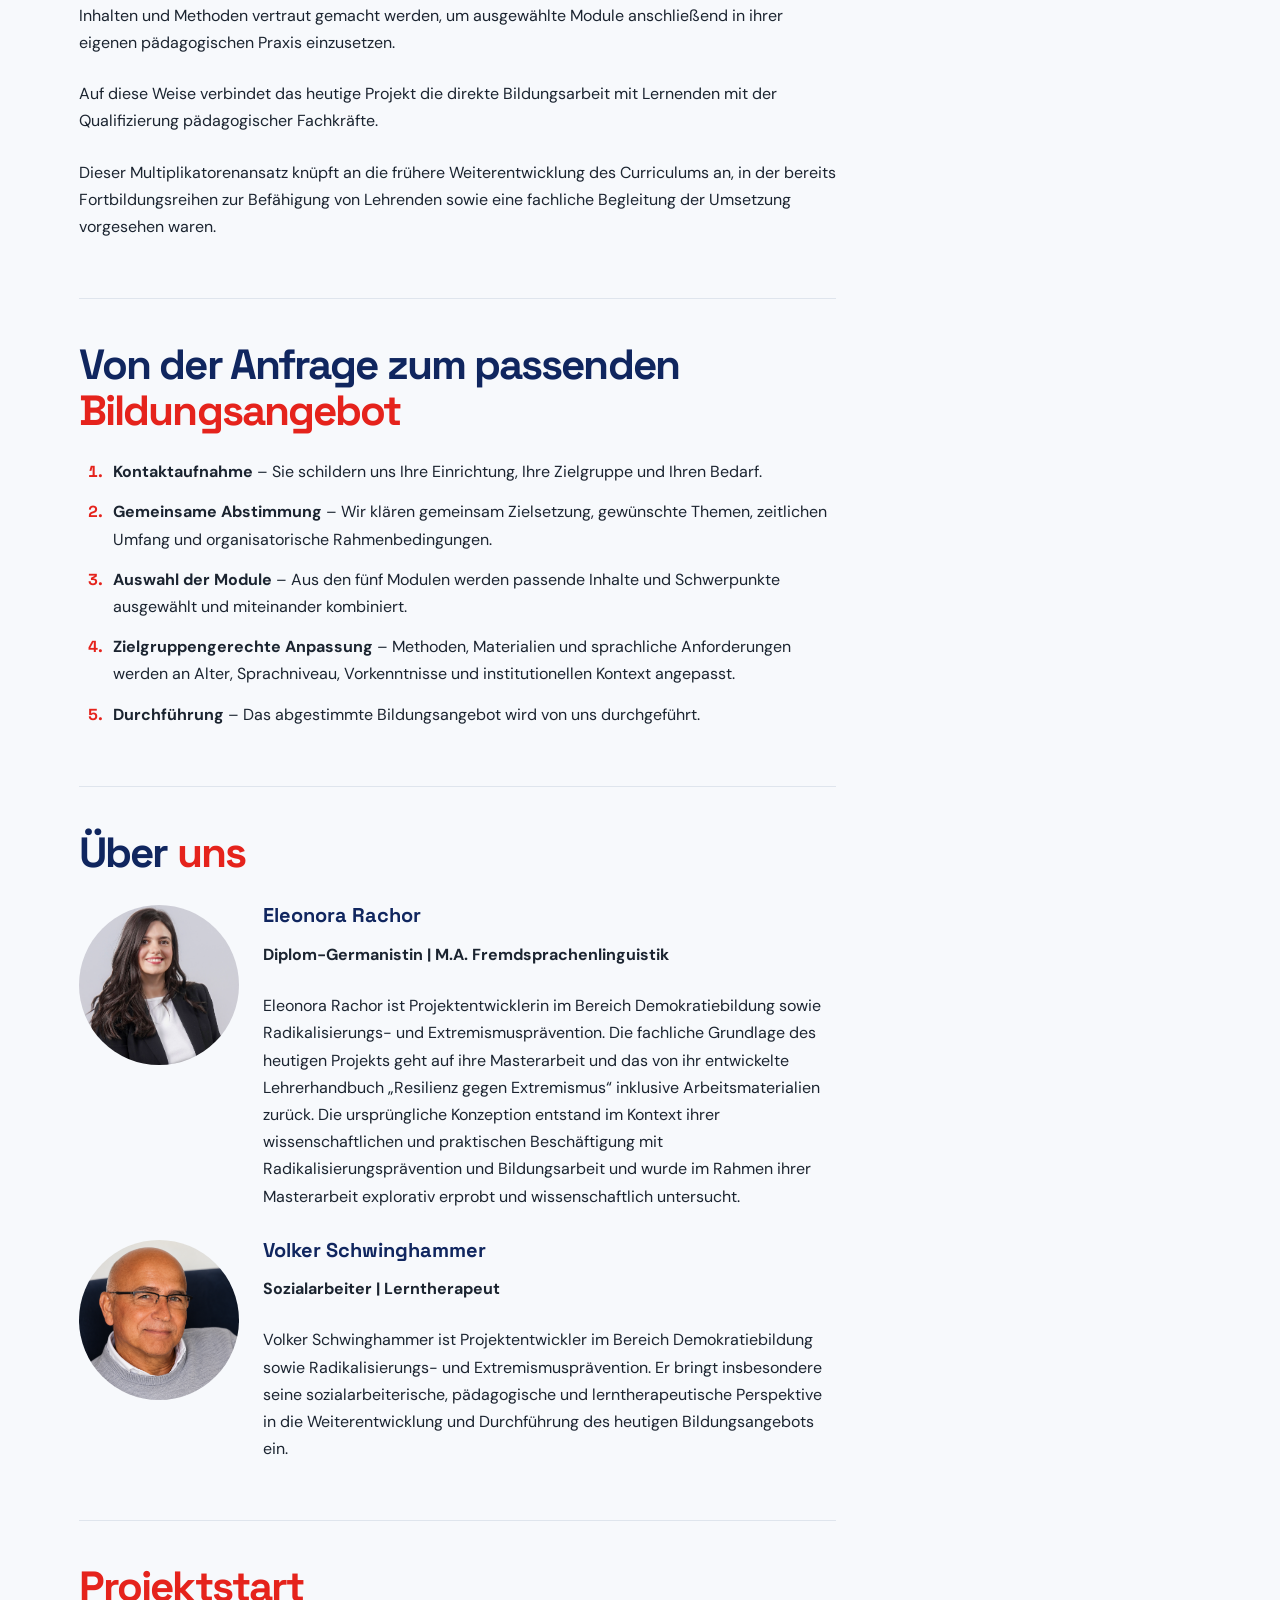
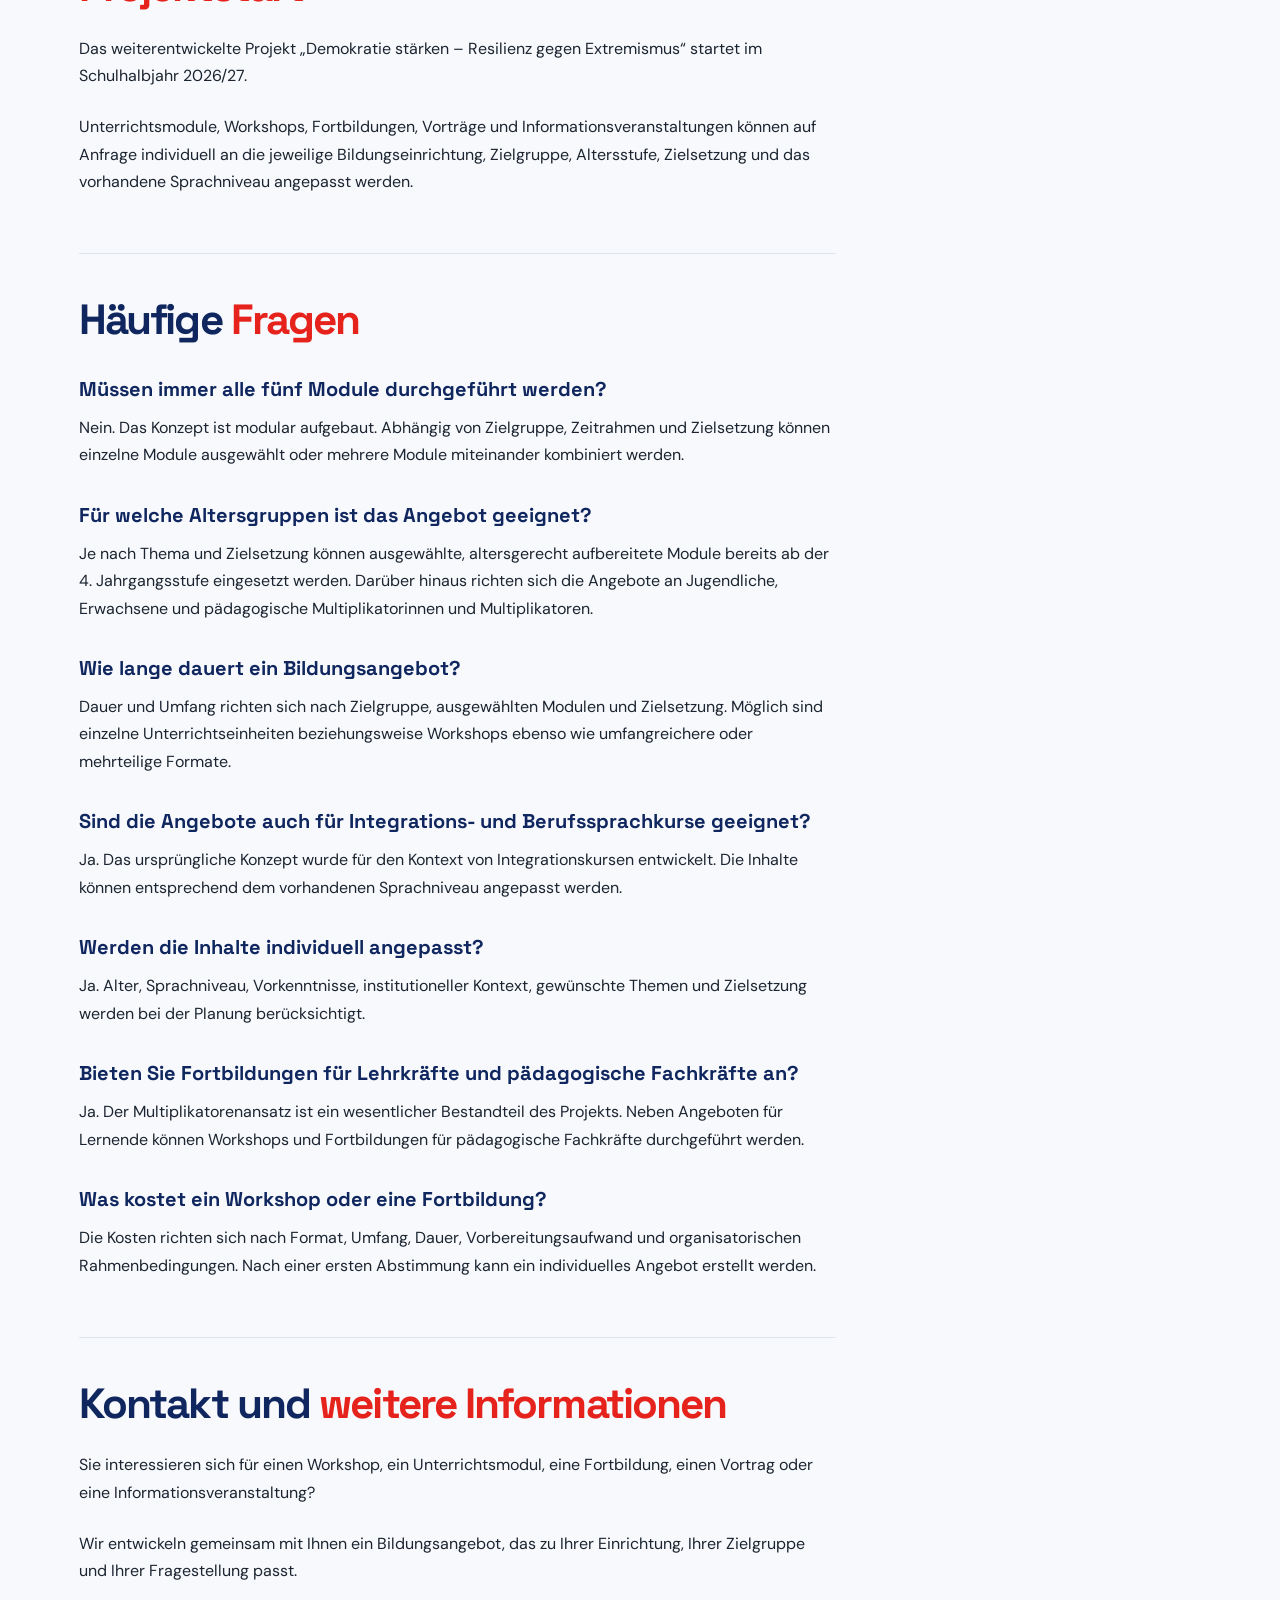
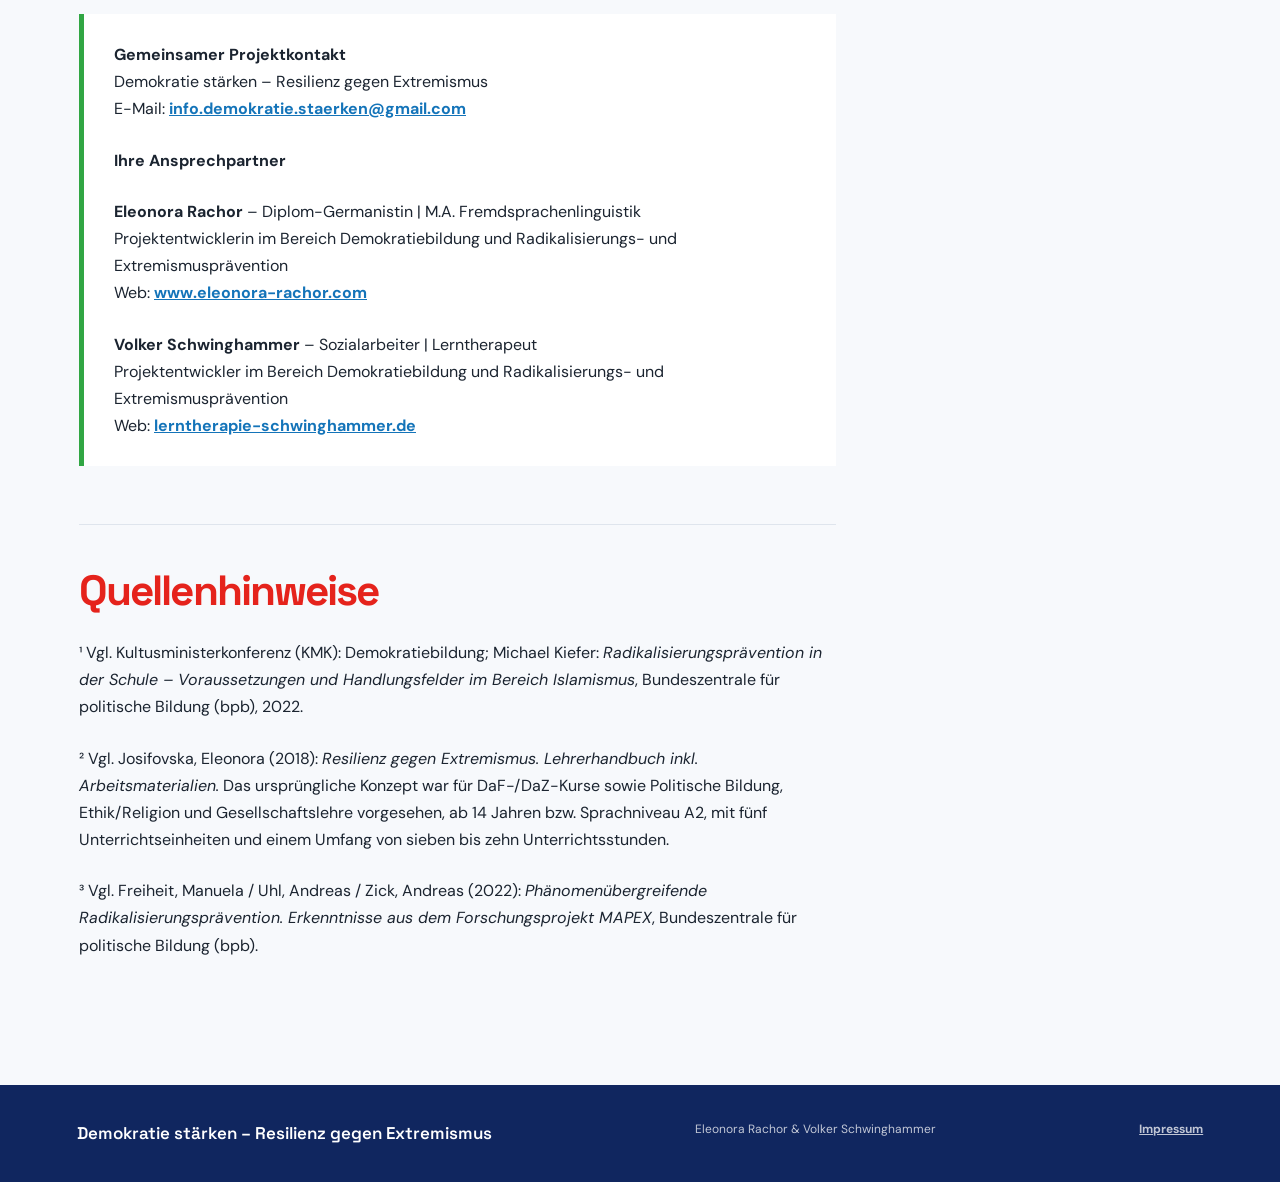
==== commit 6fbe155f: "Neue links in navigation + dropdown menue bei kleinem fenster" ====
--- a/index.html
+++ b/index.html
@@ -30,9 +30,17 @@
       .site-header { align-items: center; background: rgba(247, 249, 252, .94); border-bottom: 1px solid var(--line); display: flex; justify-content: space-between; padding: 18px clamp(22px, 6vw, 96px); position: sticky; top: 0; z-index: 10; }
       .logo { display: block; width: 500px; }
       .logo img { display: block; height: auto; width: 100%; }
-      nav { display: flex; gap: clamp(18px, 3vw, 42px); }
+      nav { align-items: center; display: flex; }
+      .desktop-nav { gap: clamp(18px, 3vw, 34px); }
       nav a { color: var(--navy); font-size: 17px; font-weight: 700; text-decoration: none; }
       nav a:hover { color: var(--red); }
+      .mobile-nav { display: none; position: relative; }
+      .mobile-nav summary { color: var(--navy); cursor: pointer; font-size: 15px; font-weight: 700; list-style: none; }
+      .mobile-nav summary::-webkit-details-marker { display: none; }
+      .mobile-nav summary:after { content: " +"; color: var(--red); }
+      .mobile-nav[open] summary:after { content: " ×"; }
+      .mobile-nav-links { background: white; border: 1px solid var(--line); box-shadow: 0 12px 30px rgba(16, 38, 95, .12); display: flex; flex-direction: column; gap: 0; min-width: 220px; padding: 8px 0; position: absolute; right: 0; top: calc(100% + 14px); }
+      .mobile-nav-links a { padding: 9px 16px; white-space: nowrap; }
       .hero { background: white; border-bottom: 1px solid var(--line); overflow: hidden; padding: clamp(62px, 9vw, 130px) clamp(22px, 11vw, 170px) clamp(70px, 9vw, 130px); position: relative; }
       .hero:after { background: linear-gradient(135deg, var(--yellow) 0 25%, var(--green) 25% 50%, var(--blue) 50% 75%, var(--red) 75%); border-radius: 50%; content: ""; height: 420px; opacity: .11; position: absolute; right: -120px; top: -170px; width: 420px; }
       .hero-content { margin: 0 auto; max-width: 1250px; position: relative; z-index: 1; }
@@ -81,13 +89,12 @@
       @media (max-width: 800px) {
         .site-header { padding: 14px 22px; }
         .logo { width: 300px; }
-        nav { gap: 16px; }
-        nav a { font-size: 14px; }
+        .desktop-nav { display: none; }
+        .mobile-nav { display: block; }
         .layout { display: block; }
         .sidebar { margin-top: 50px; position: static; }
       }
       @media (max-width: 560px) {
-        nav a:not(:last-child) { display: none; }
         .hero:after { height: 250px; right: -130px; top: -100px; width: 250px; }
         .hero-rule { margin-top: 38px; }
         .background { padding: 22px; }
@@ -104,11 +111,30 @@
       <a class="logo" href="#start" aria-label="Demokratie stärken Startseite">
         <img src="images/Logo.png" alt="Demokratie stärken – Resilienz gegen Extremismus">
       </a>
-      <nav aria-label="Seitennavigation">
+      <nav class="desktop-nav" aria-label="Seitennavigation">
         <a href="#angebot">Angebot</a>
+        <a href="#hintergrund">Hintergrund</a>
         <a href="#module">Module</a>
+        <a href="#zielgruppen">Zielgruppen</a>
+        <a href="#formate">Formate</a>
+        <a href="#ueber-uns">Über uns</a>
         <a href="#kontakt">Kontakt</a>
       </nav>
+      <details class="mobile-nav">
+        <summary>Inhalte</summary>
+        <div class="mobile-nav-links">
+          <a href="#angebot">Angebot</a>
+          <a href="#hintergrund">Hintergrund</a>
+          <a href="#module">Module</a>
+          <a href="#zielgruppen">Zielgruppen</a>
+          <a href="#formate">Formate</a>
+          <a href="#ueber-uns">Über uns</a>
+          <a href="#projektstart">Projektstart</a>
+          <a href="#fragen">Häufige Fragen</a>
+          <a href="#kontakt">Kontakt</a>
+          <a href="impressum.html">Impressum</a>
+        </div>
+      </details>
     </header>
 
     <main id="start">
@@ -241,7 +267,7 @@
             <p>Neben Lernenden richtet sich das Angebot ausdrücklich an Multiplikatorinnen und Multiplikatoren, beispielsweise Lehrkräfte, pädagogische Fachkräfte, Sozialpädagoginnen und Sozialpädagogen sowie weitere Personen, die mit Kindern, Jugendlichen oder Erwachsenen arbeiten.</p>
           </section>
 
-          <section class="section">
+          <section id="formate" class="section">
             <h2>Unsere <span class="accent">Formate</span></h2>
             <h3>Unterrichtsmodule und Workshops</h3>
             <p>Für Schülerinnen und Schüler, Jugendliche und erwachsene Lernende können einzelne Module oder miteinander kombinierte Workshops angeboten werden. Inhalte, Methoden und sprachliche Anforderungen werden an die jeweilige Gruppe angepasst.</p>
@@ -251,7 +277,7 @@
             <p>Für Eltern, pädagogische Fachkräfte, Bildungseinrichtungen und weitere interessierte Gruppen können außerdem Vorträge und Informationsveranstaltungen angeboten werden. Themen, Umfang und Schwerpunkt werden entsprechend dem jeweiligen Bedarf abgestimmt.</p>
           </section>
 
-          <section class="section">
+          <section id="durchfuehrung" class="section">
             <h2>Durchführung und <span class="accent">Multiplikatorenansatz</span></h2>
             <p>Eleonora Rachor und Volker Schwinghammer führen die Bildungsangebote, Unterrichtsmodule, Workshops, Fortbildungen und Veranstaltungen auf Anfrage selbst durch.</p>
             <p>Darüber hinaus können interessierte Multiplikatorinnen und Multiplikatoren mit den Materialien, Inhalten und Methoden vertraut gemacht werden, um ausgewählte Module anschließend in ihrer eigenen pädagogischen Praxis einzusetzen.</p>
@@ -259,7 +285,7 @@
             <p>Dieser Multiplikatorenansatz knüpft an die frühere Weiterentwicklung des Curriculums an, in der bereits Fortbildungsreihen zur Befähigung von Lehrenden sowie eine fachliche Begleitung der Umsetzung vorgesehen waren.</p>
           </section>
 
-          <section class="section">
+          <section id="anfrage" class="section">
             <h2>Von der Anfrage zum passenden <span class="accent">Bildungsangebot</span></h2>
             <ol>
               <li><strong>Kontaktaufnahme</strong> – Sie schildern uns Ihre Einrichtung, Ihre Zielgruppe und Ihren Bedarf.</li>
@@ -270,7 +296,7 @@
             </ol>
           </section>
 
-          <section class="section">
+          <section id="ueber-uns" class="section">
             <h2>Über <span class="accent">uns</span></h2>
             <div class="person-profile">
               <img src="images/Eli.jpg" alt="Eleonora Rachor">
@@ -290,13 +316,13 @@
             </div>
           </section>
 
-          <section class="section">
+          <section id="projektstart" class="section">
             <h2><span class="accent">Projektstart</span></h2>
             <p>Das weiterentwickelte Projekt „Demokratie stärken – Resilienz gegen Extremismus“ startet im Schulhalbjahr 2026/27.</p>
             <p>Unterrichtsmodule, Workshops, Fortbildungen, Vorträge und Informationsveranstaltungen können auf Anfrage individuell an die jeweilige Bildungseinrichtung, Zielgruppe, Altersstufe, Zielsetzung und das vorhandene Sprachniveau angepasst werden.</p>
           </section>
 
-          <section class="section">
+          <section id="fragen" class="section">
             <h2>Häufige <span class="accent">Fragen</span></h2>
             <h3>Müssen immer alle fünf Module durchgeführt werden?</h3>
             <p>Nein. Das Konzept ist modular aufgebaut. Abhängig von Zielgruppe, Zeitrahmen und Zielsetzung können einzelne Module ausgewählt oder mehrere Module miteinander kombiniert werden.</p>
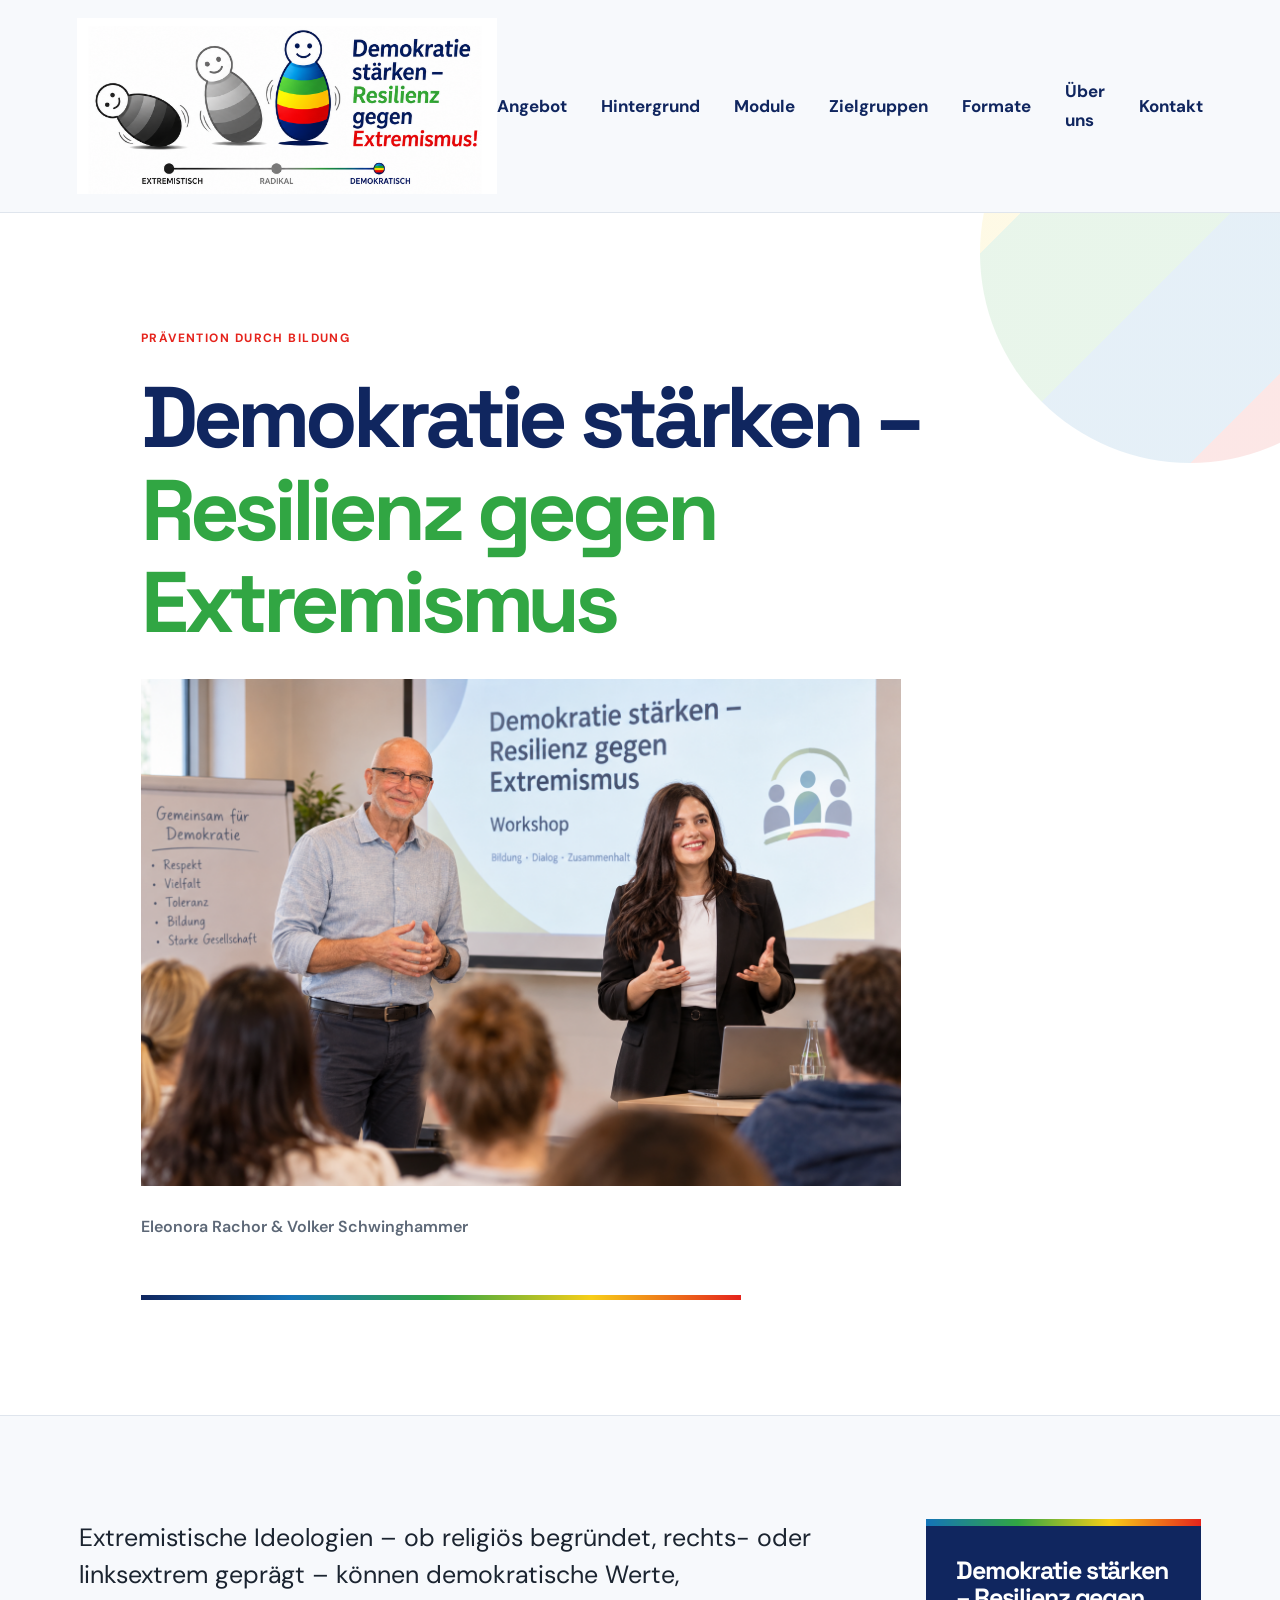
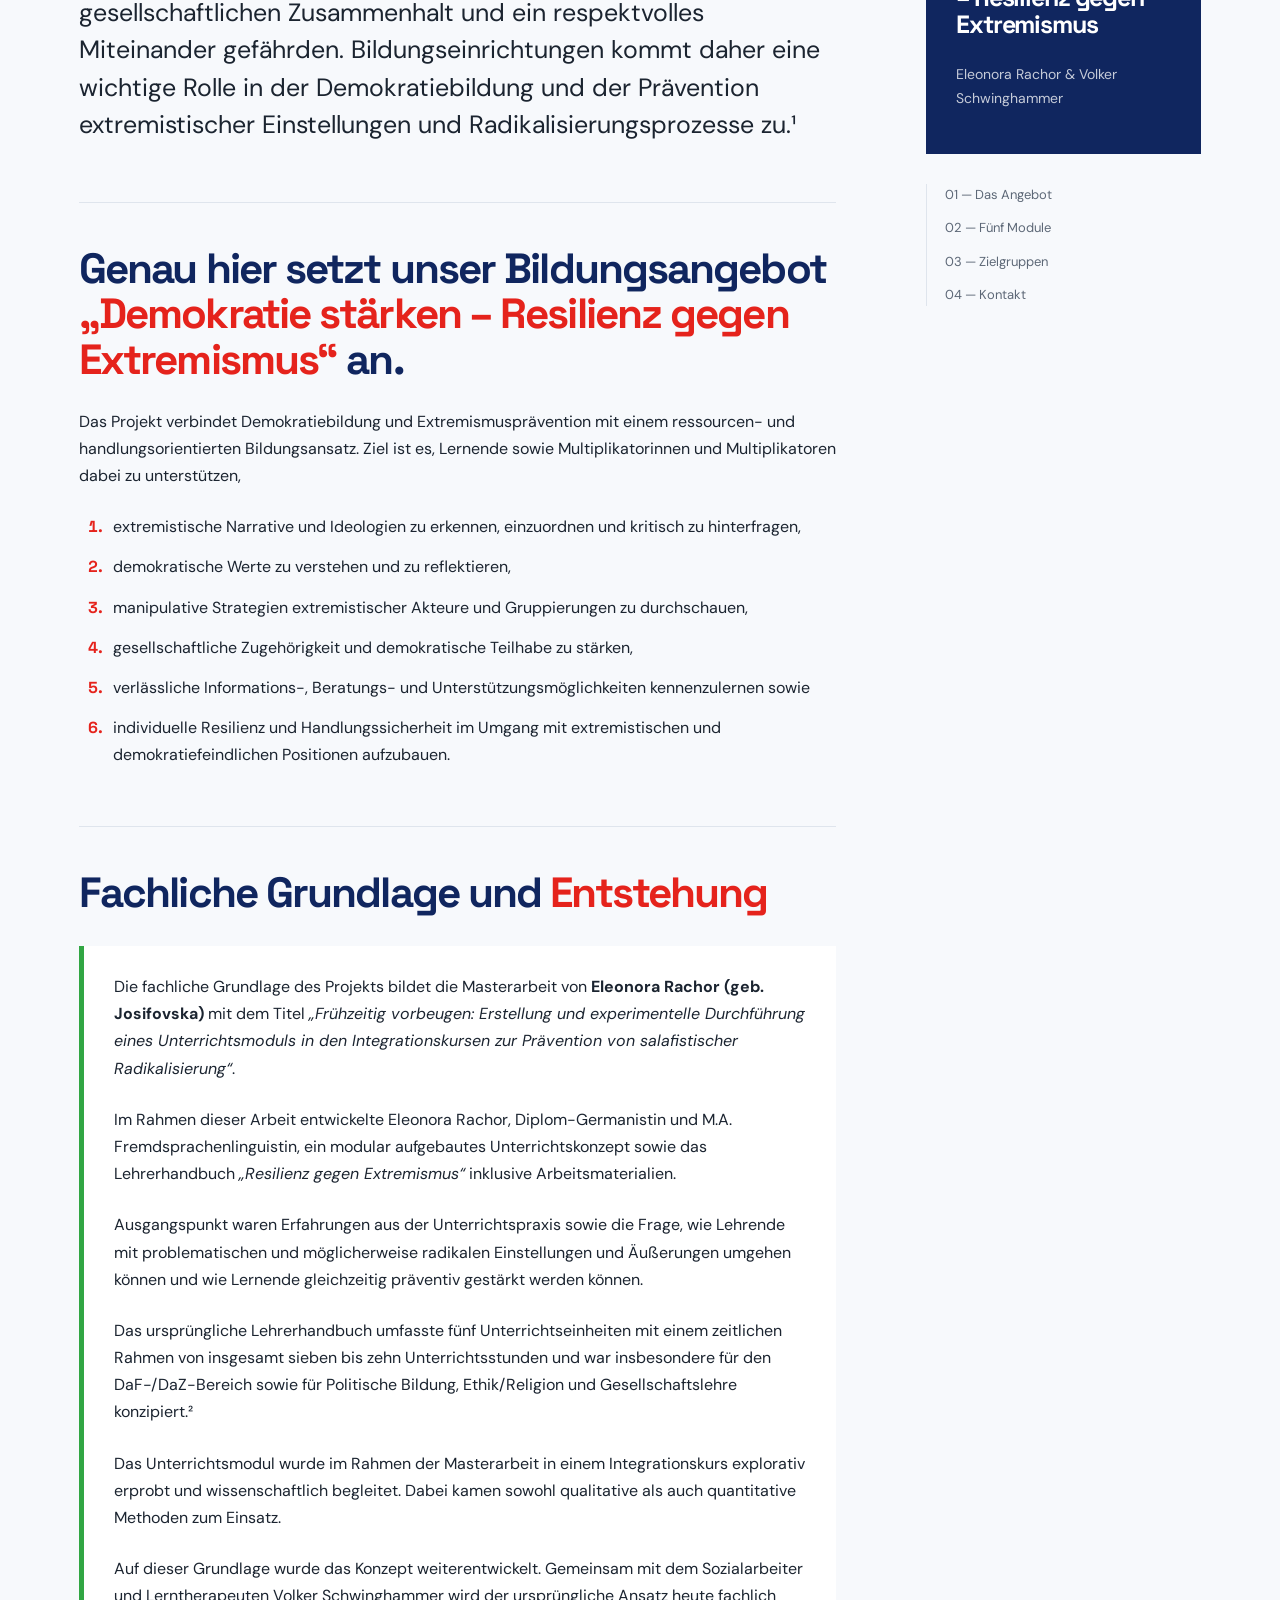
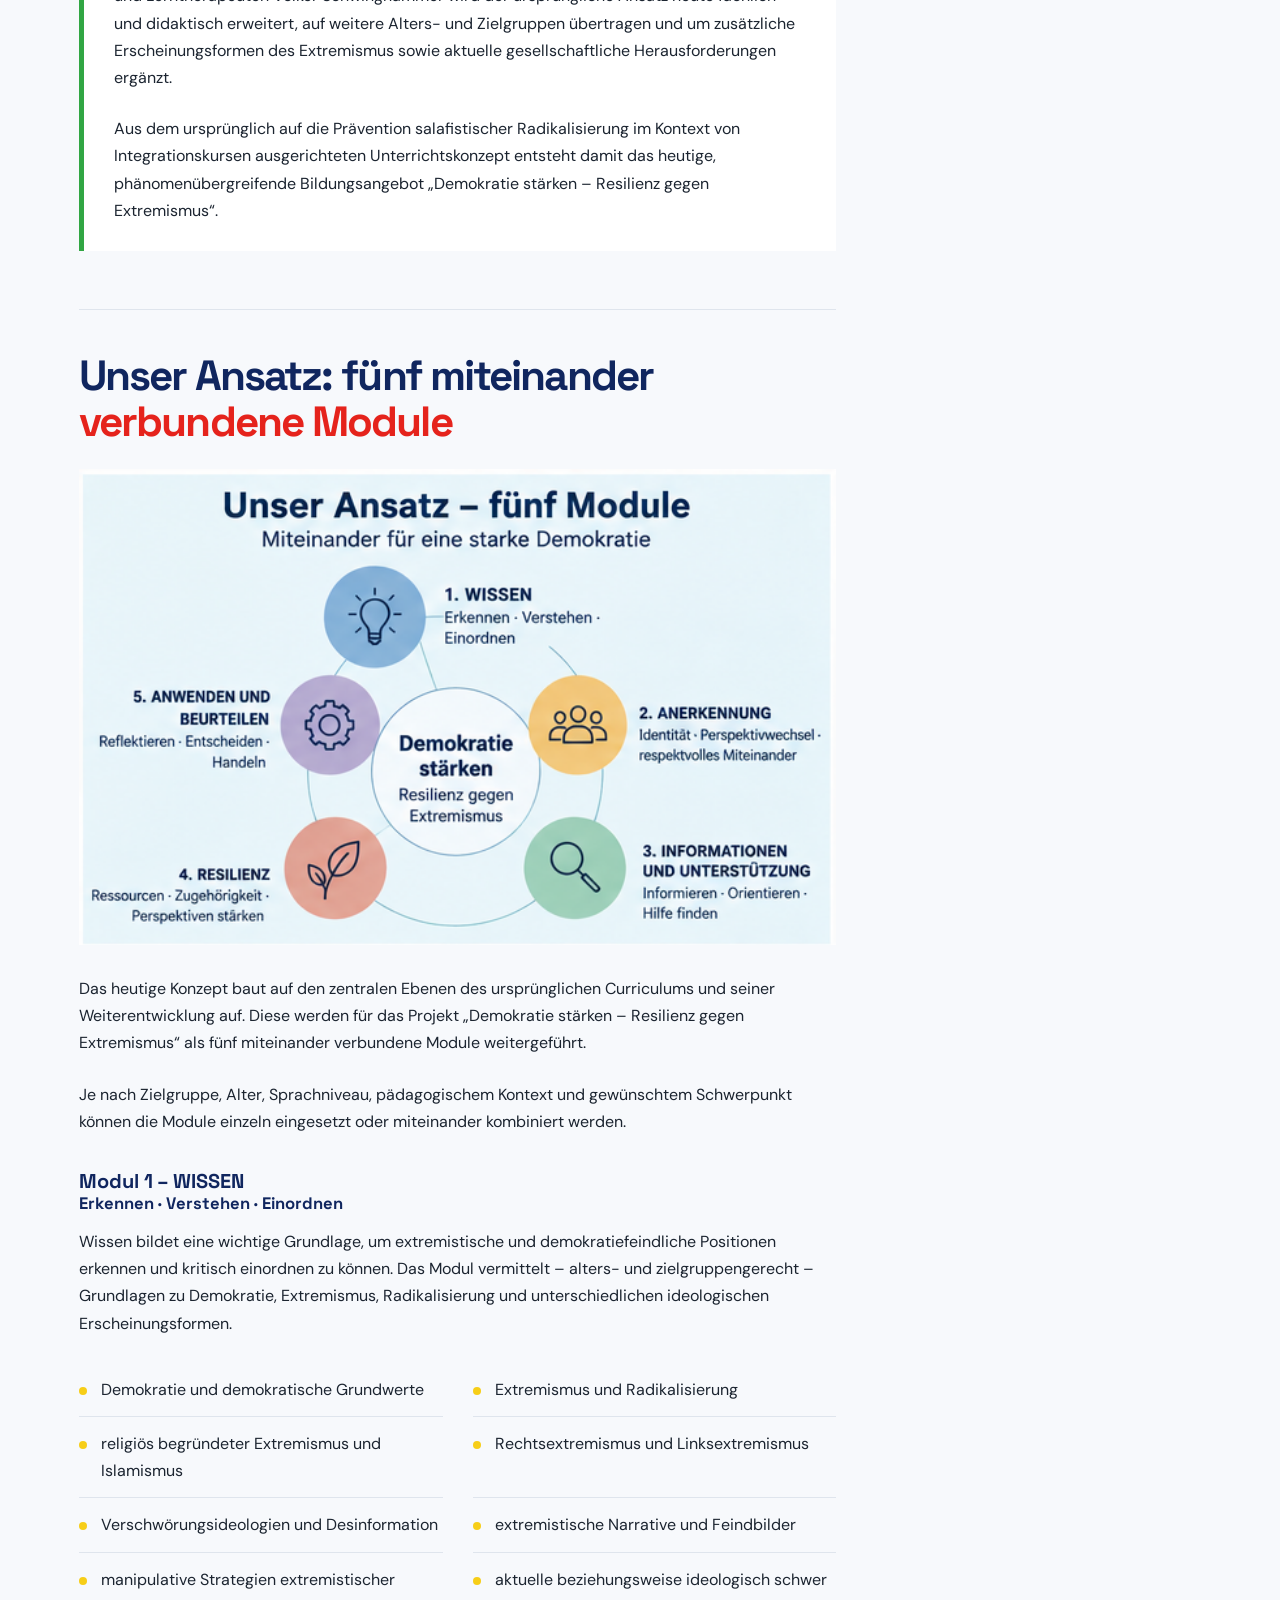
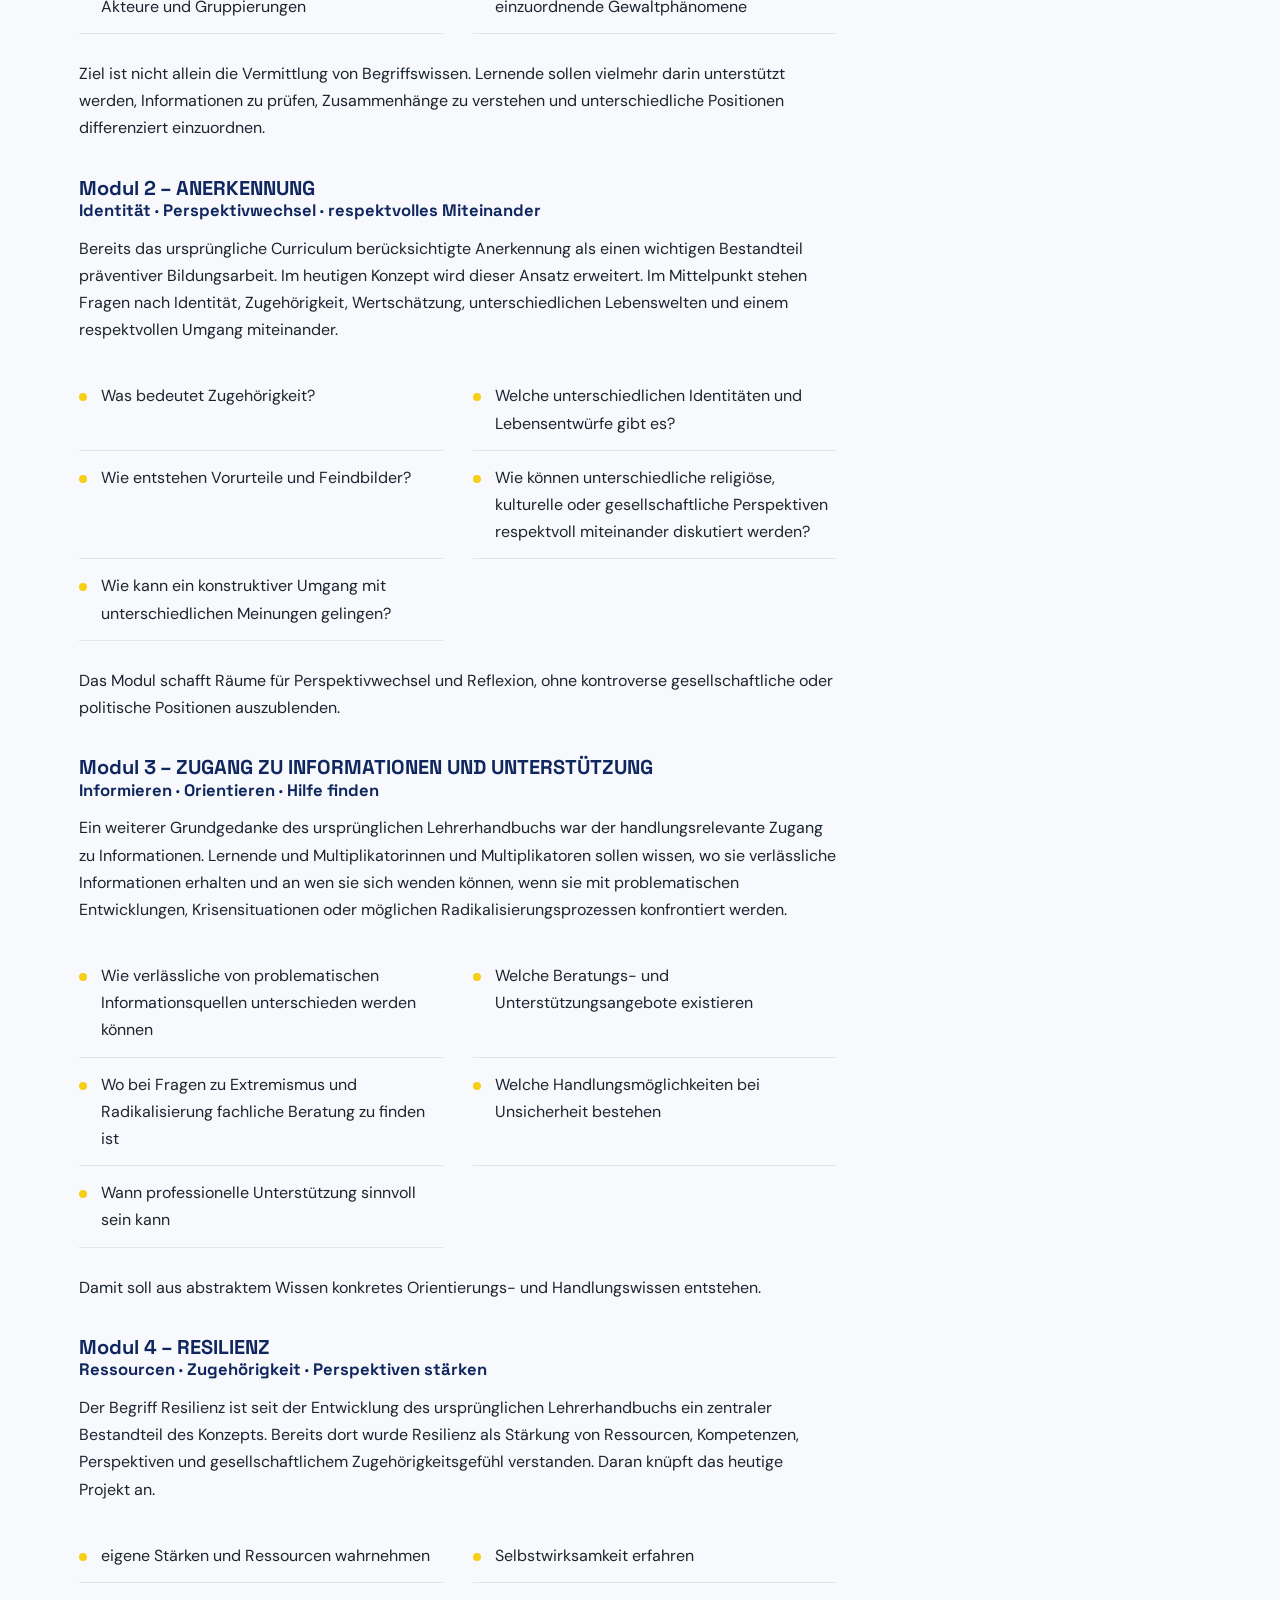
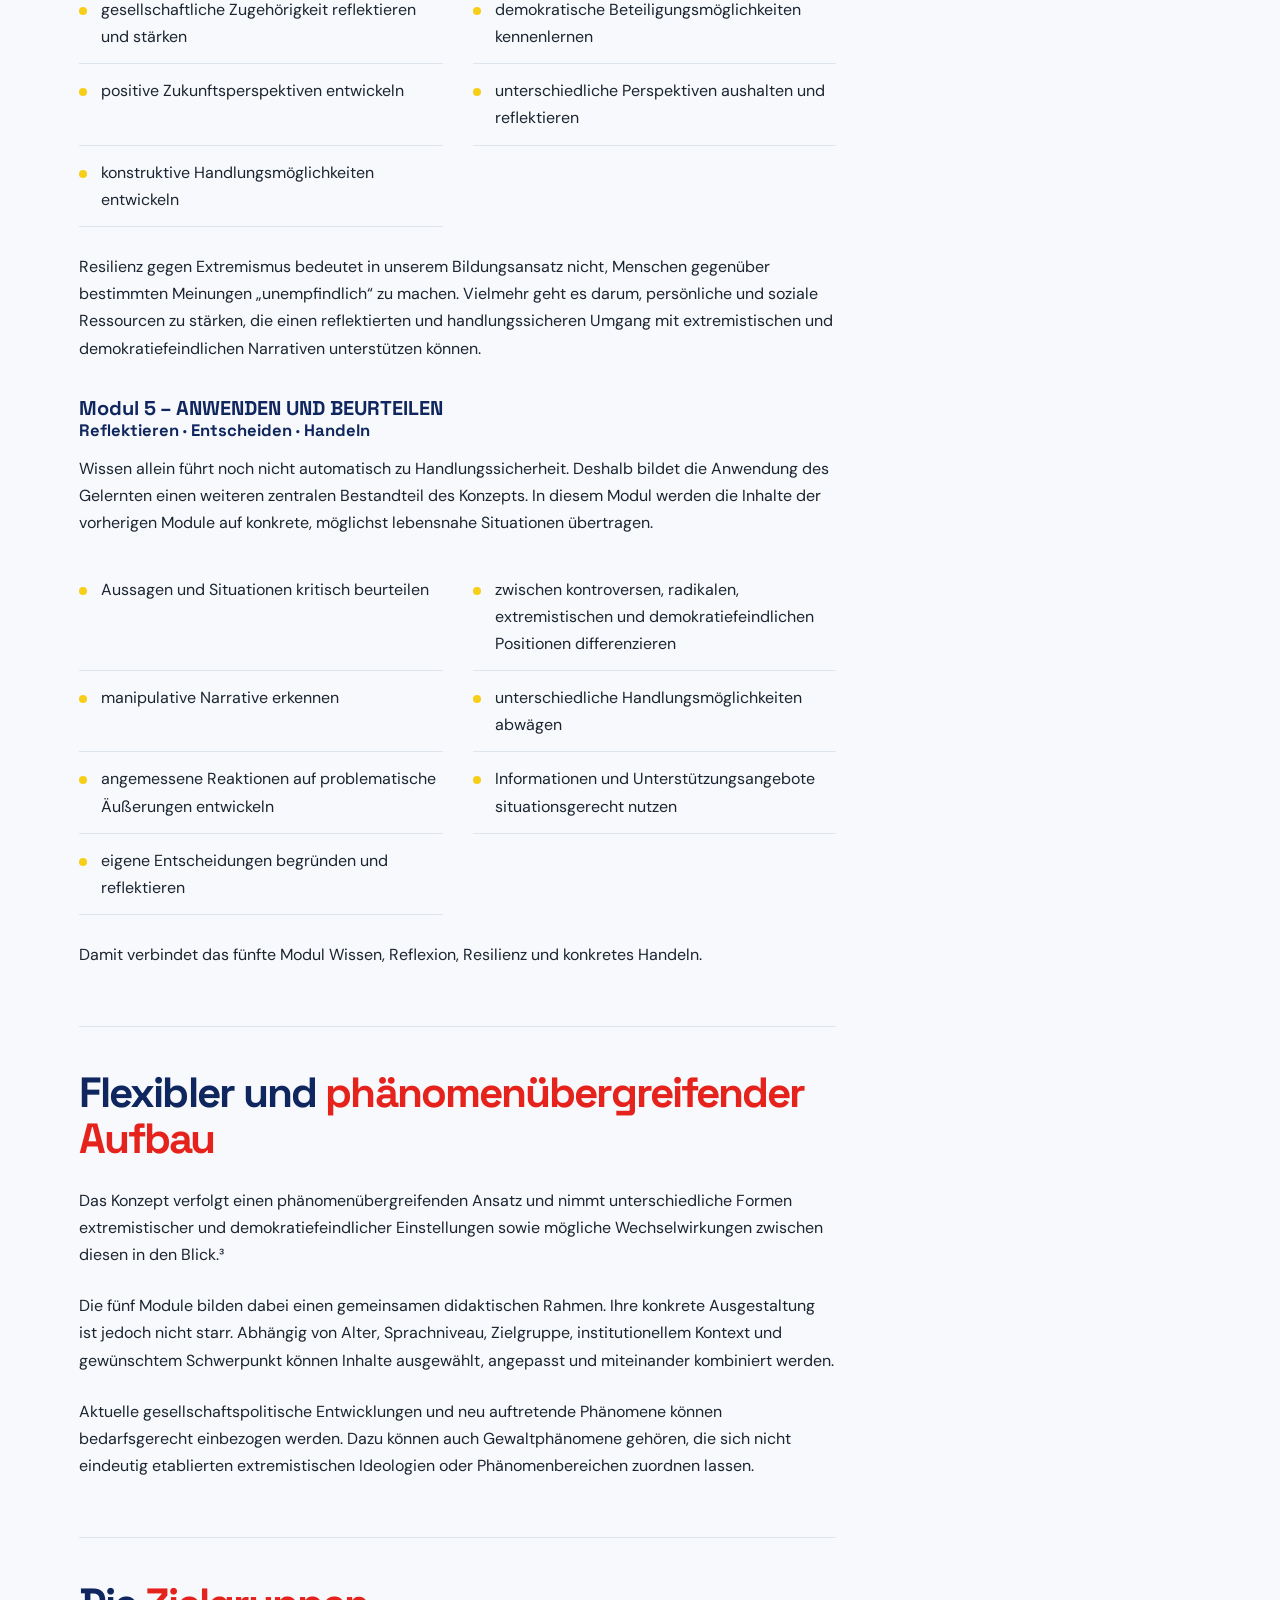
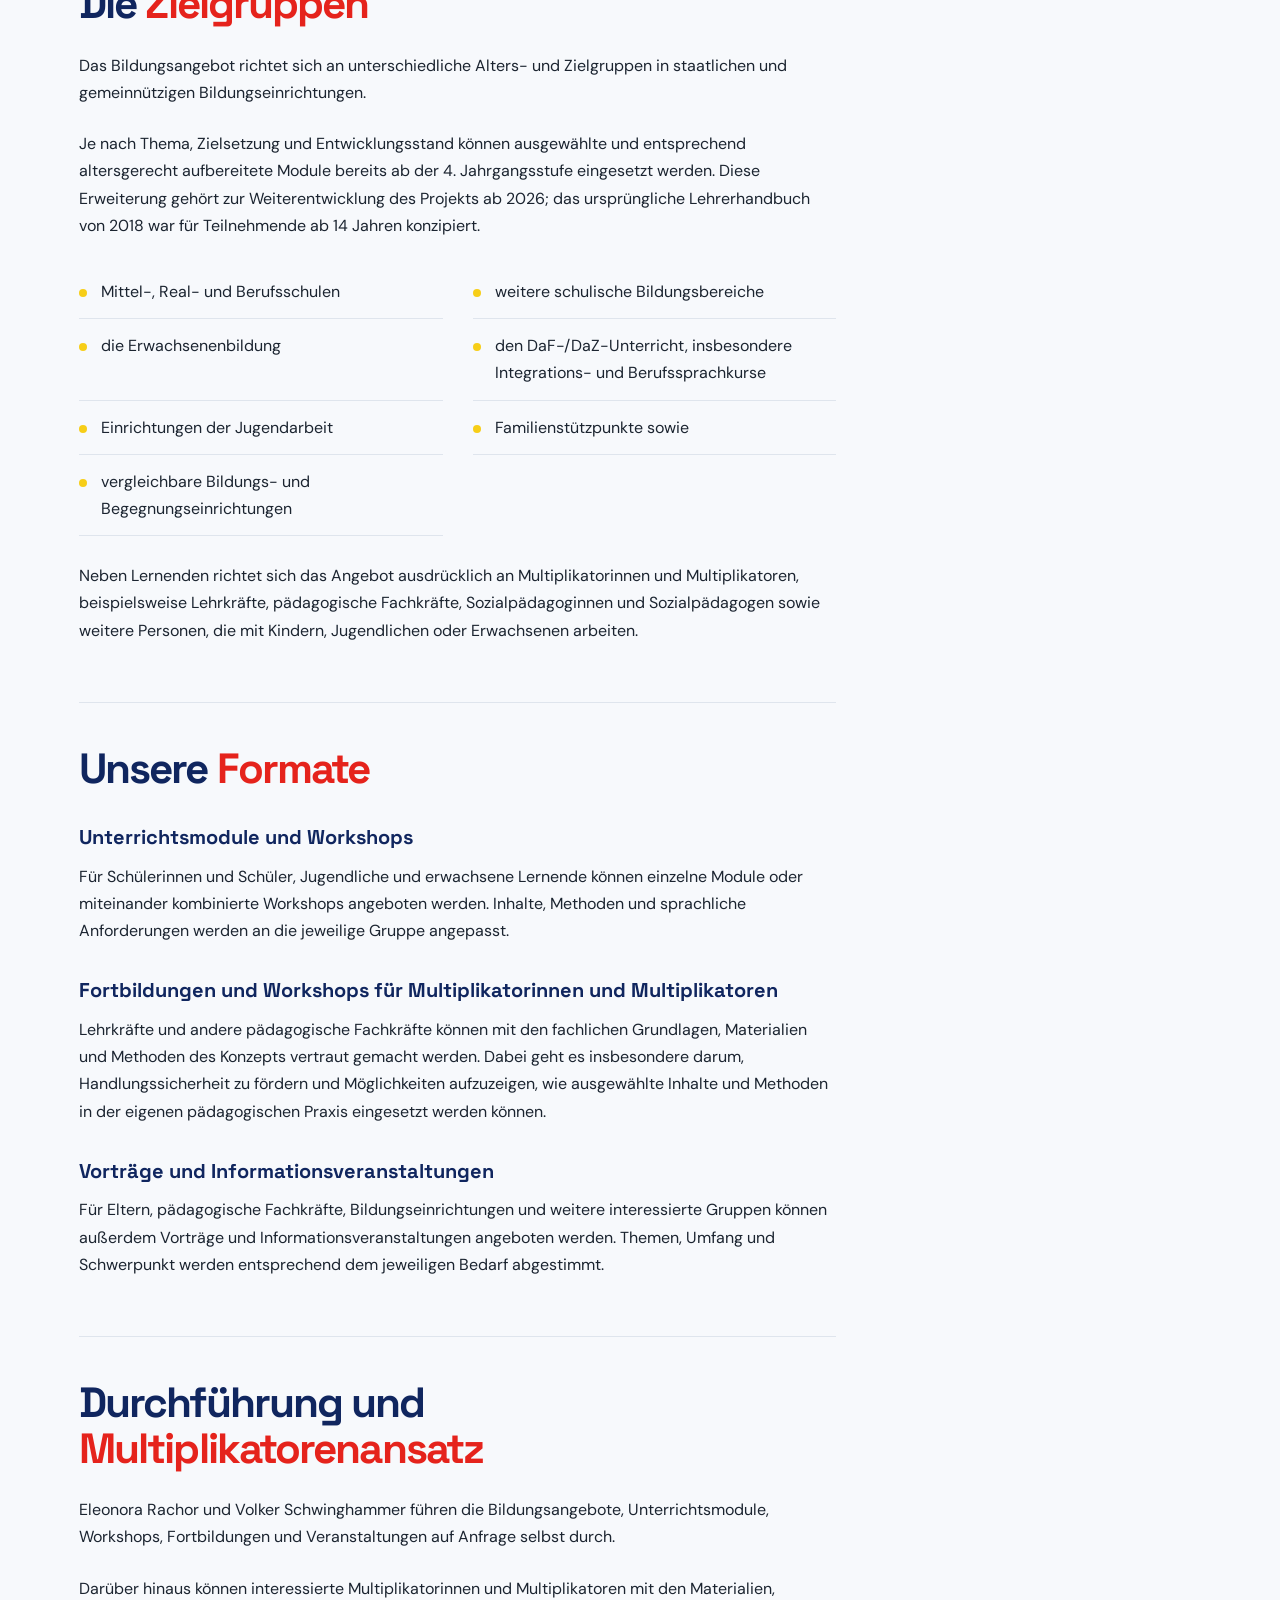
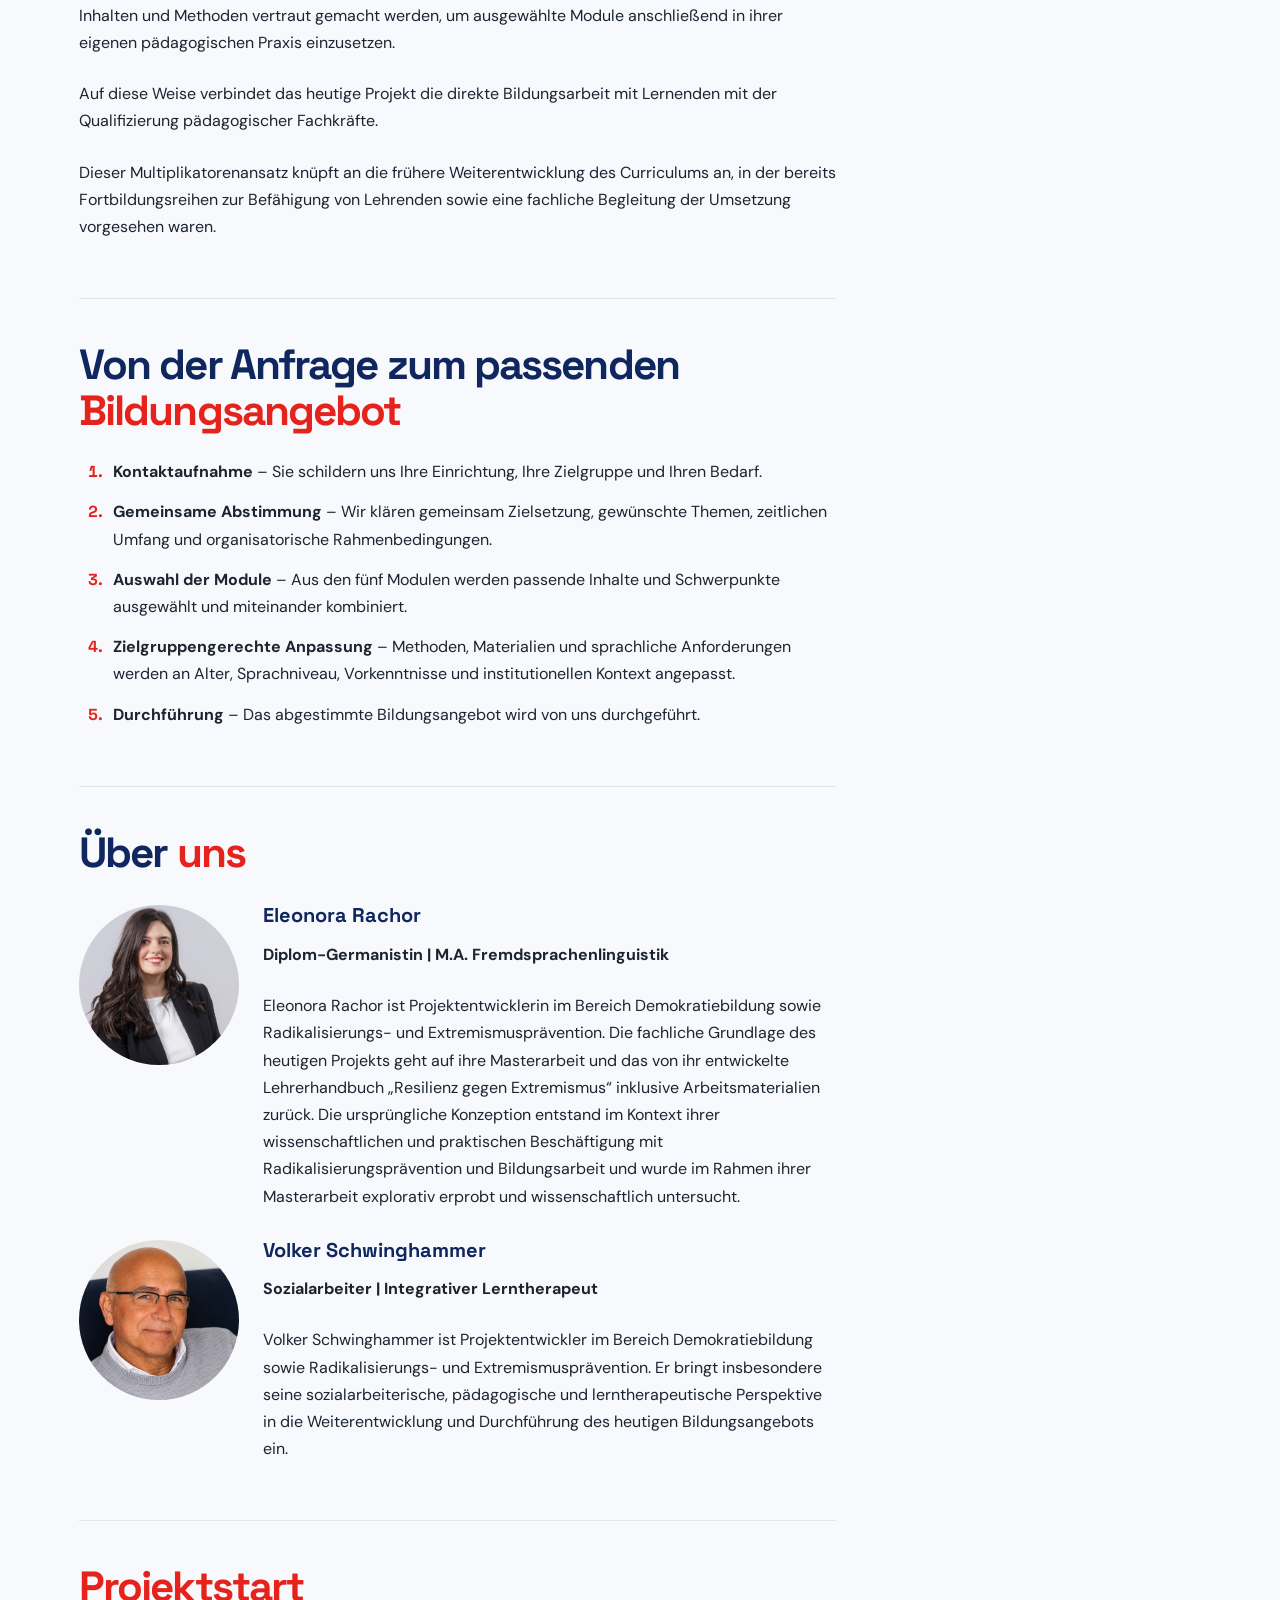
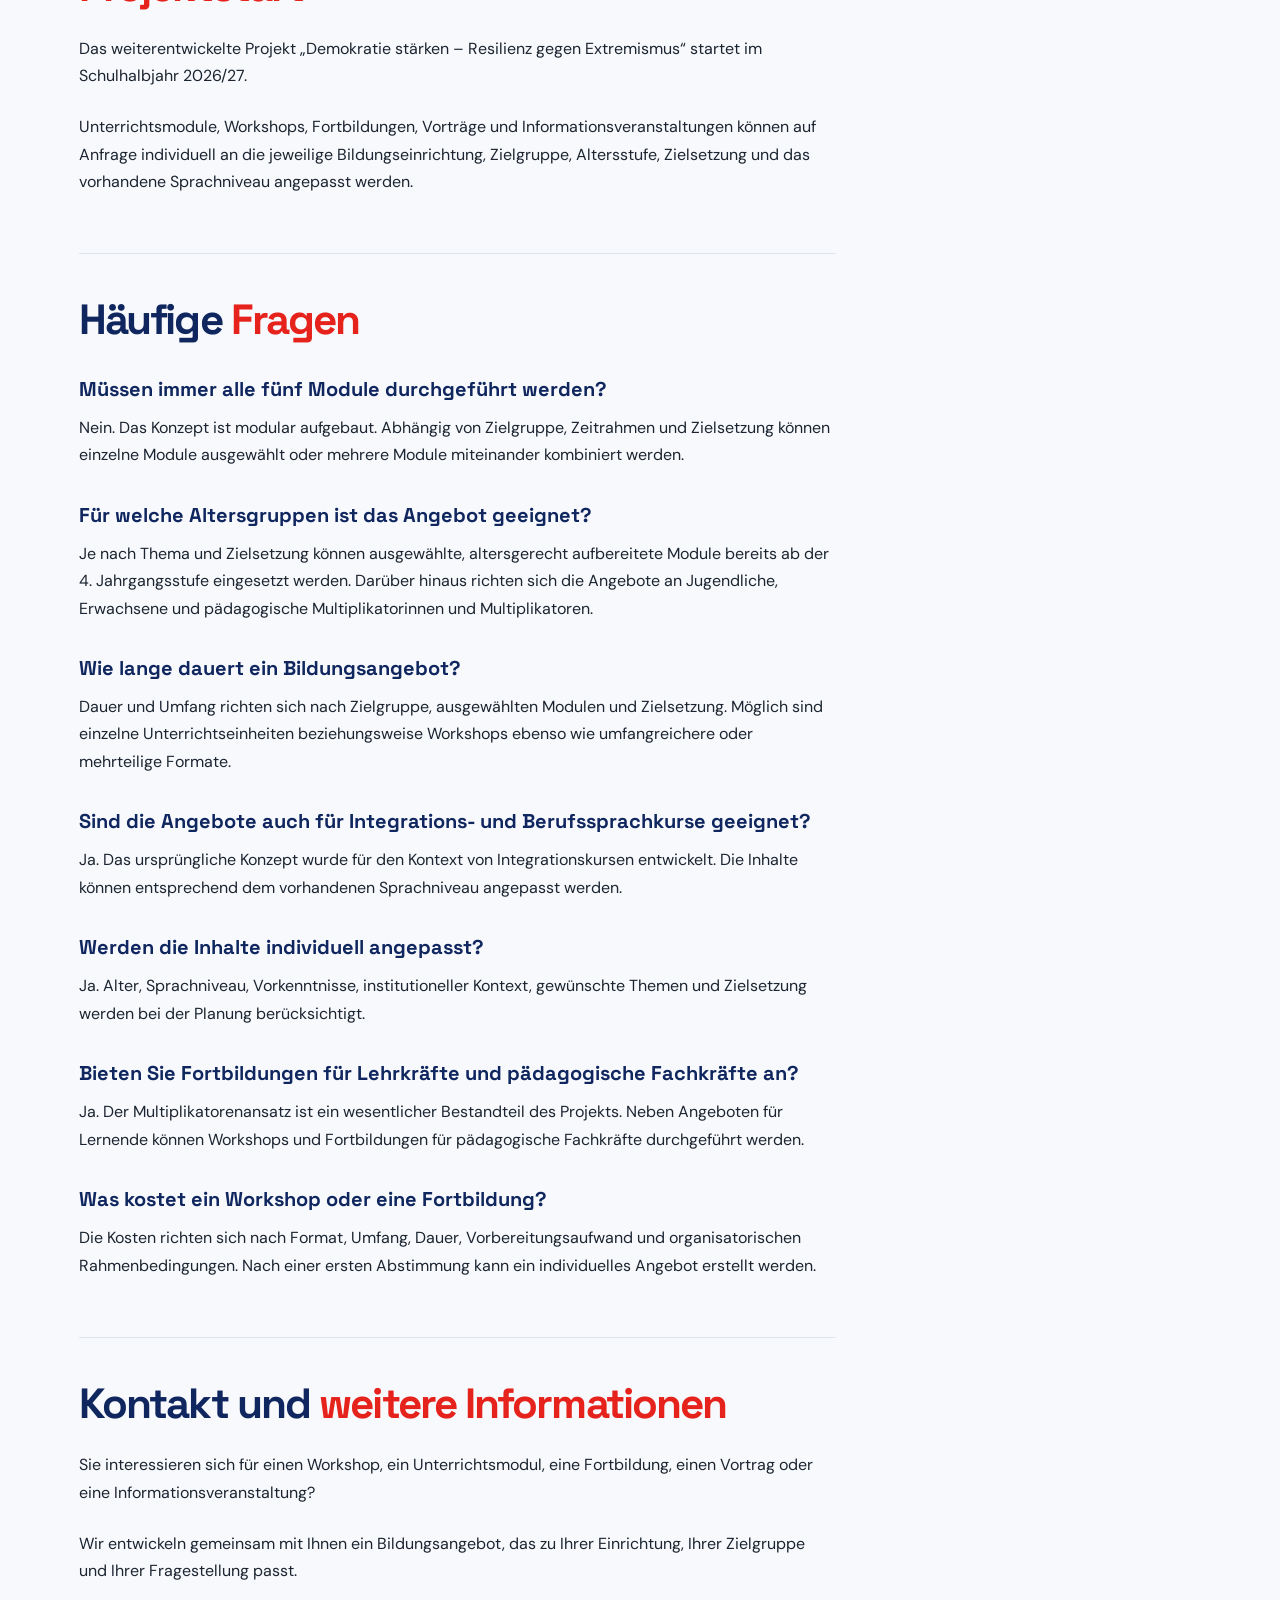
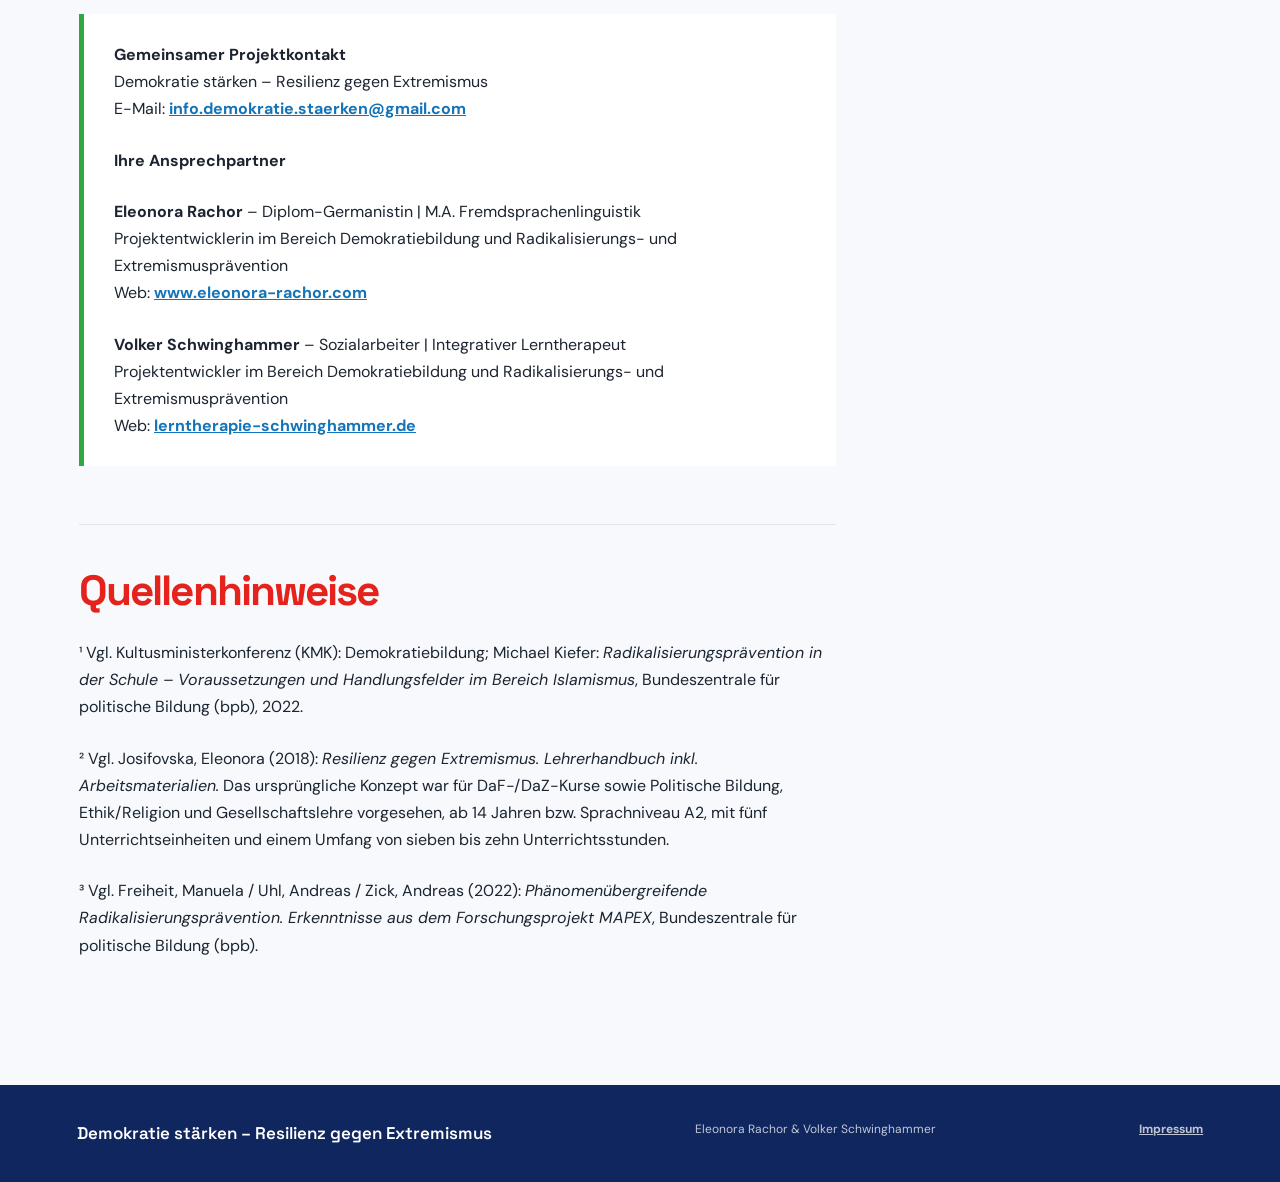
==== commit ffc4785e: "Integrativer Lerntherapeut" ====
--- a/index.html
+++ b/index.html
@@ -310,7 +310,7 @@
               <img src="images/Volker.png" alt="Volker Schwinghammer">
               <div>
                 <h3>Volker Schwinghammer</h3>
-                <p><strong>Sozialarbeiter | Lerntherapeut</strong></p>
+                <p><strong>Sozialarbeiter | Integrativer Lerntherapeut</strong></p>
                 <p>Volker Schwinghammer ist Projektentwickler im Bereich Demokratiebildung sowie Radikalisierungs- und Extremismusprävention. Er bringt insbesondere seine sozialarbeiterische, pädagogische und lerntherapeutische Perspektive in die Weiterentwicklung und Durchführung des heutigen Bildungsangebots ein.</p>
               </div>
             </div>
@@ -348,7 +348,7 @@
               <p><strong>Gemeinsamer Projektkontakt</strong><br>Demokratie stärken – Resilienz gegen Extremismus<br>E-Mail: <a href="mailto:info.demokratie.staerken@gmail.com">info.demokratie.staerken@gmail.com</a></p>
               <p><strong>Ihre Ansprechpartner</strong></p>
               <p><strong>Eleonora Rachor</strong> – Diplom-Germanistin | M.A. Fremdsprachenlinguistik<br>Projektentwicklerin im Bereich Demokratiebildung und Radikalisierungs- und Extremismusprävention<br>Web: <a href="https://www.eleonora-rachor.com" target="_blank" rel="noopener noreferrer">www.eleonora-rachor.com</a></p>
-              <p><strong>Volker Schwinghammer</strong> – Sozialarbeiter | Lerntherapeut<br>Projektentwickler im Bereich Demokratiebildung und Radikalisierungs- und Extremismusprävention<br>Web: <a href="https://lerntherapie-schwinghammer.de" target="_blank" rel="noopener noreferrer">lerntherapie-schwinghammer.de</a></p>
+              <p><strong>Volker Schwinghammer</strong> – Sozialarbeiter | Integrativer Lerntherapeut<br>Projektentwickler im Bereich Demokratiebildung und Radikalisierungs- und Extremismusprävention<br>Web: <a href="https://lerntherapie-schwinghammer.de" target="_blank" rel="noopener noreferrer">lerntherapie-schwinghammer.de</a></p>
             </div>
           </section>
 
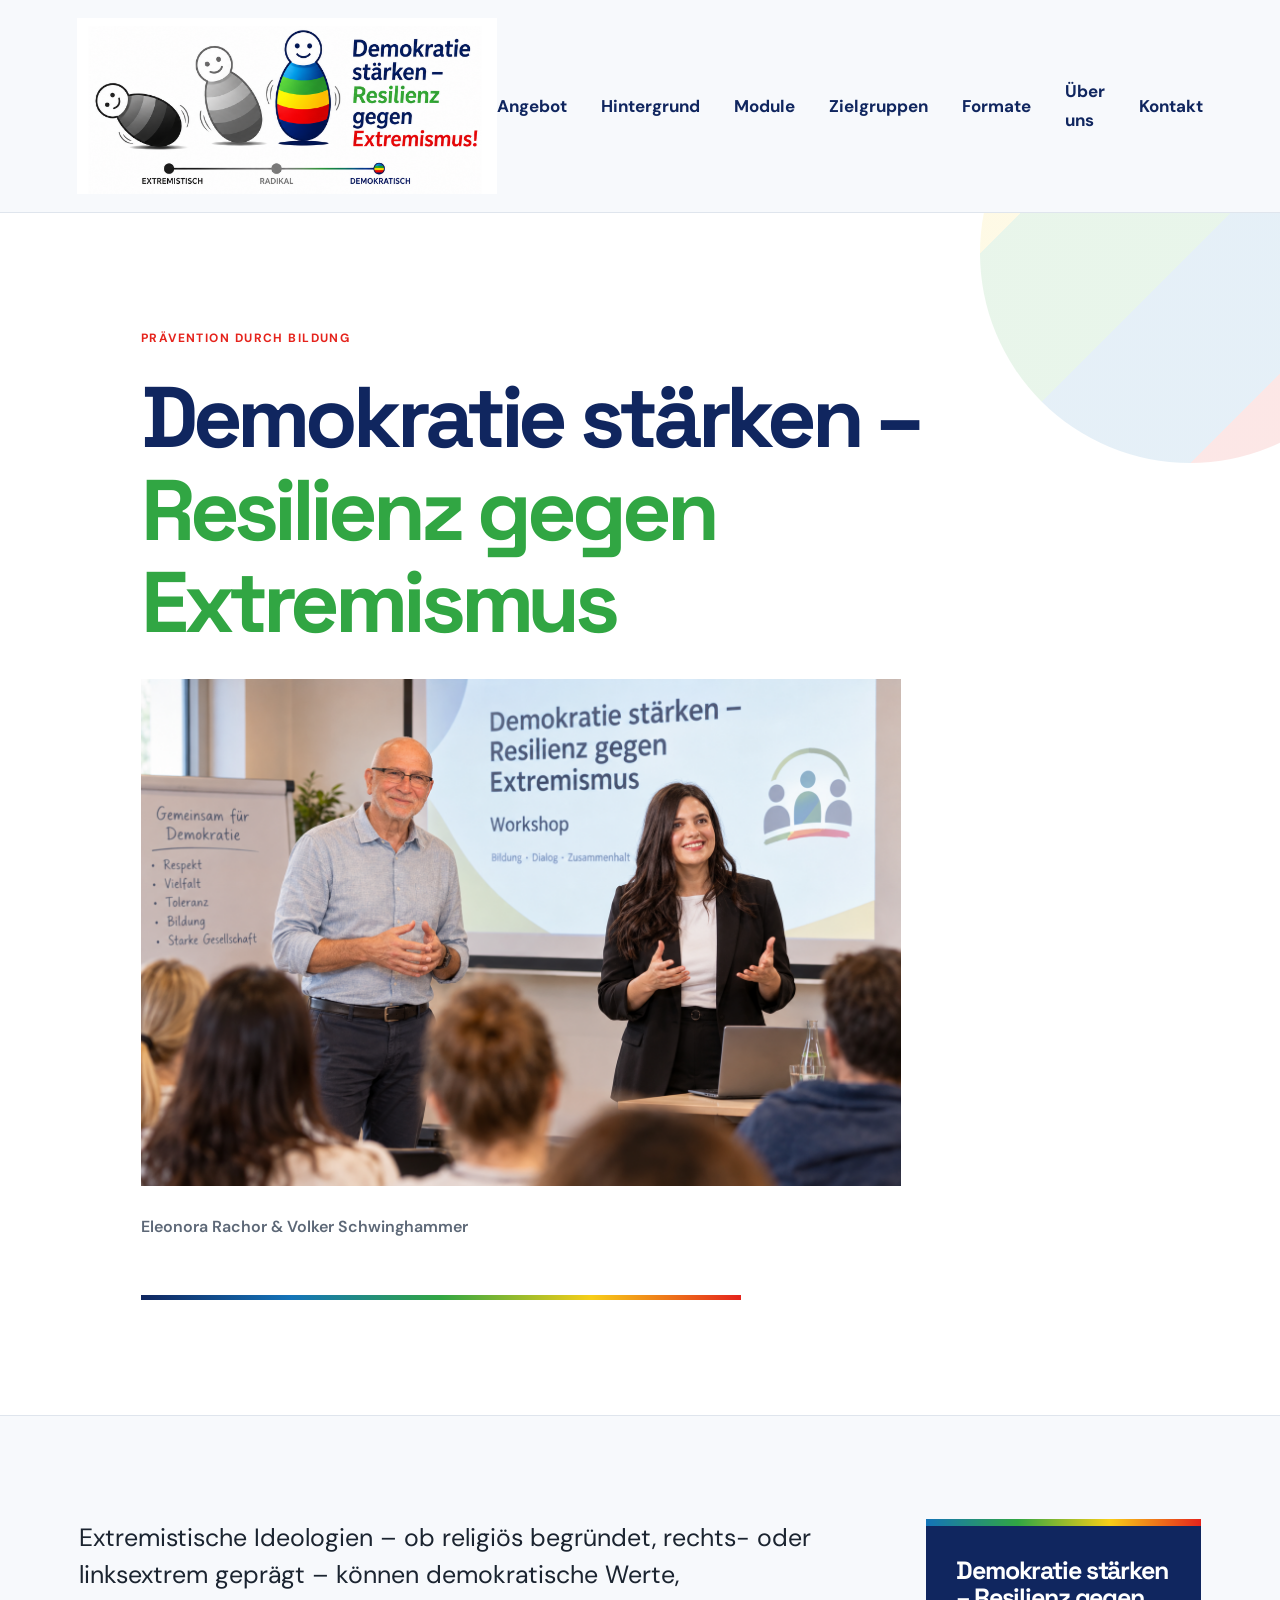
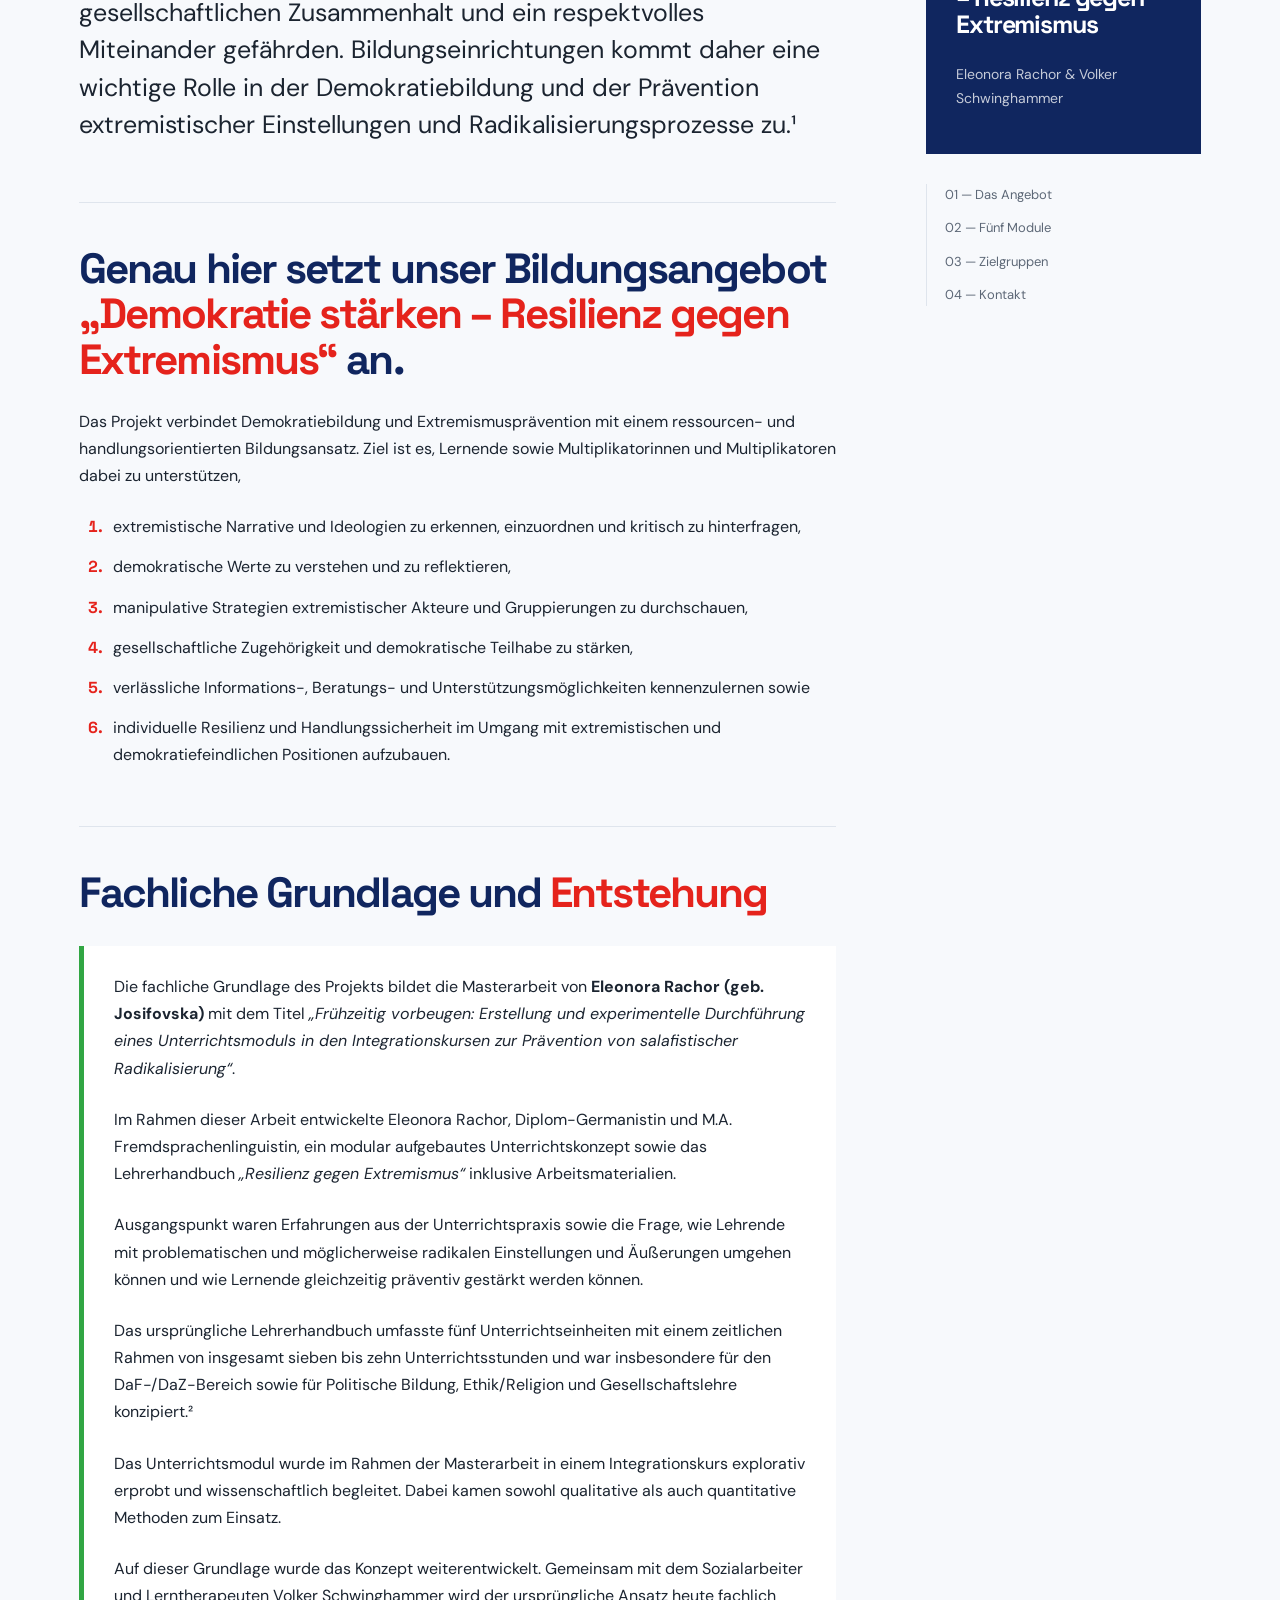
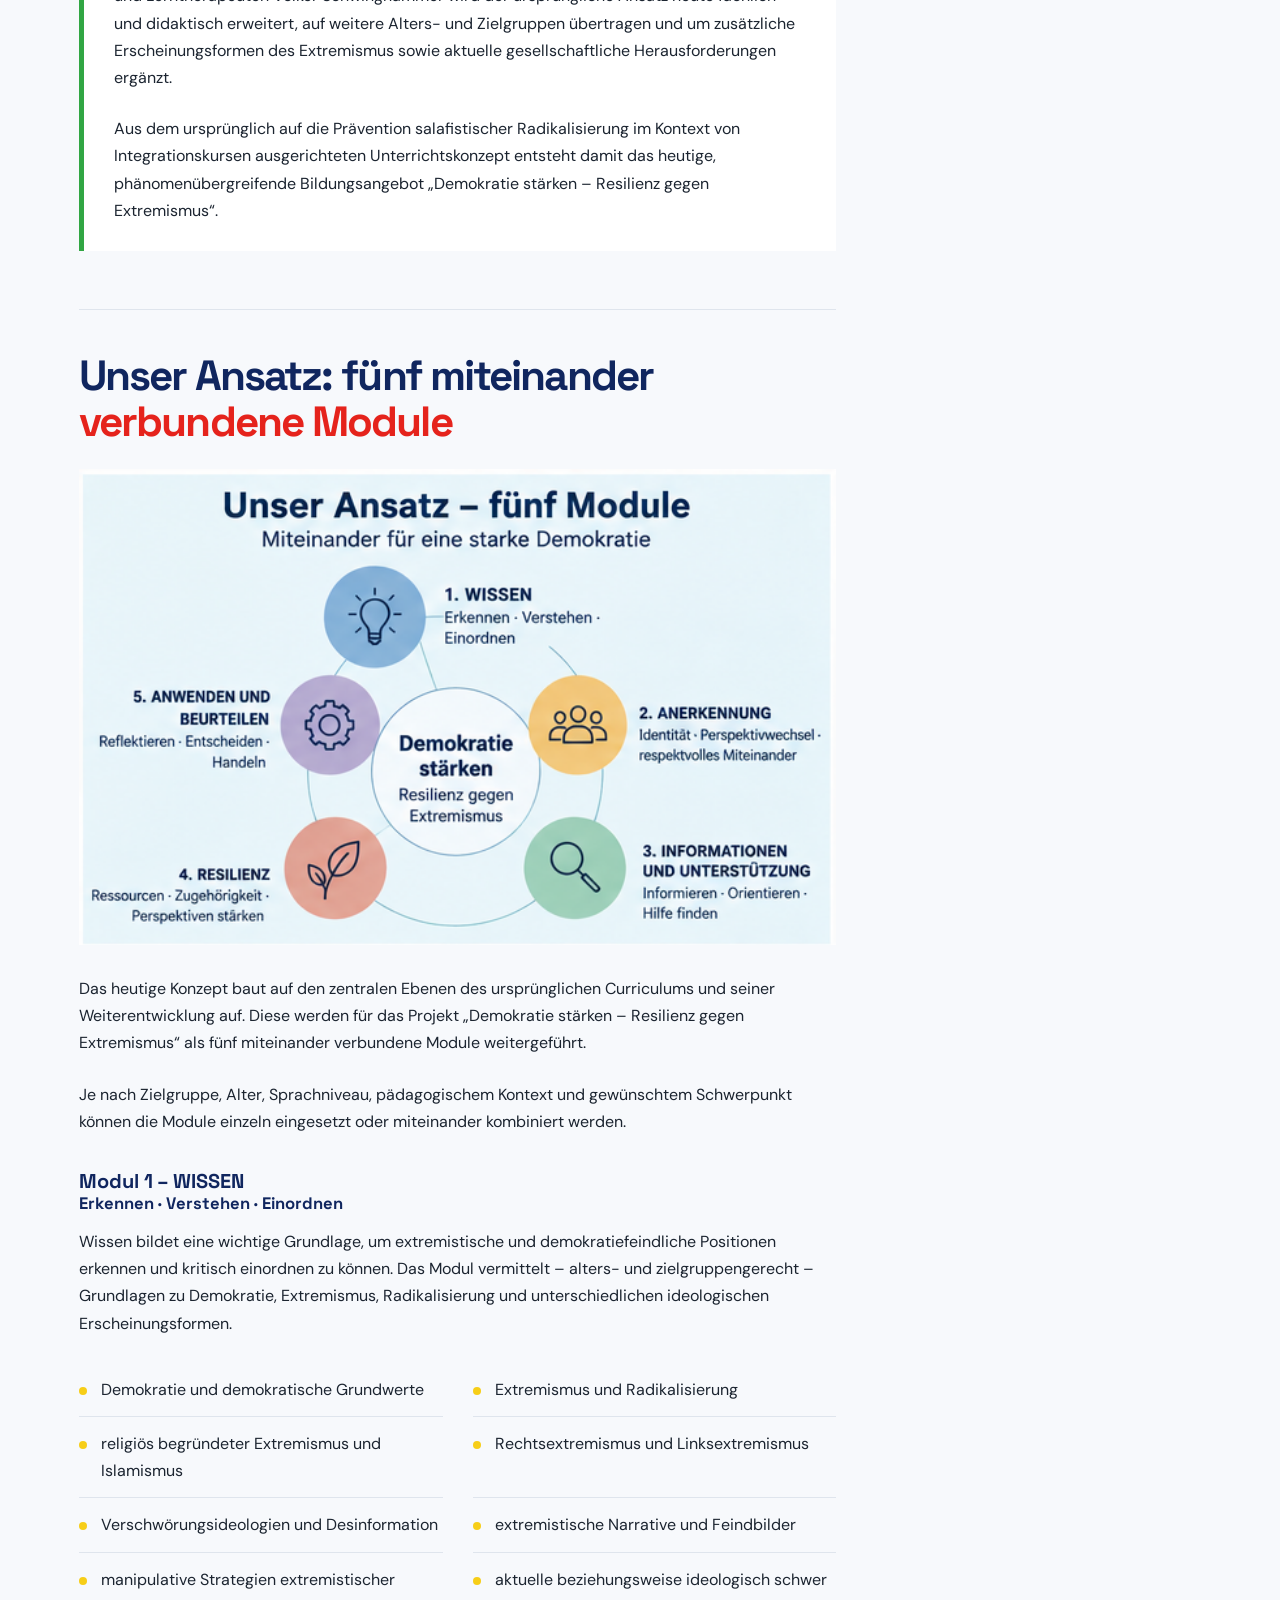
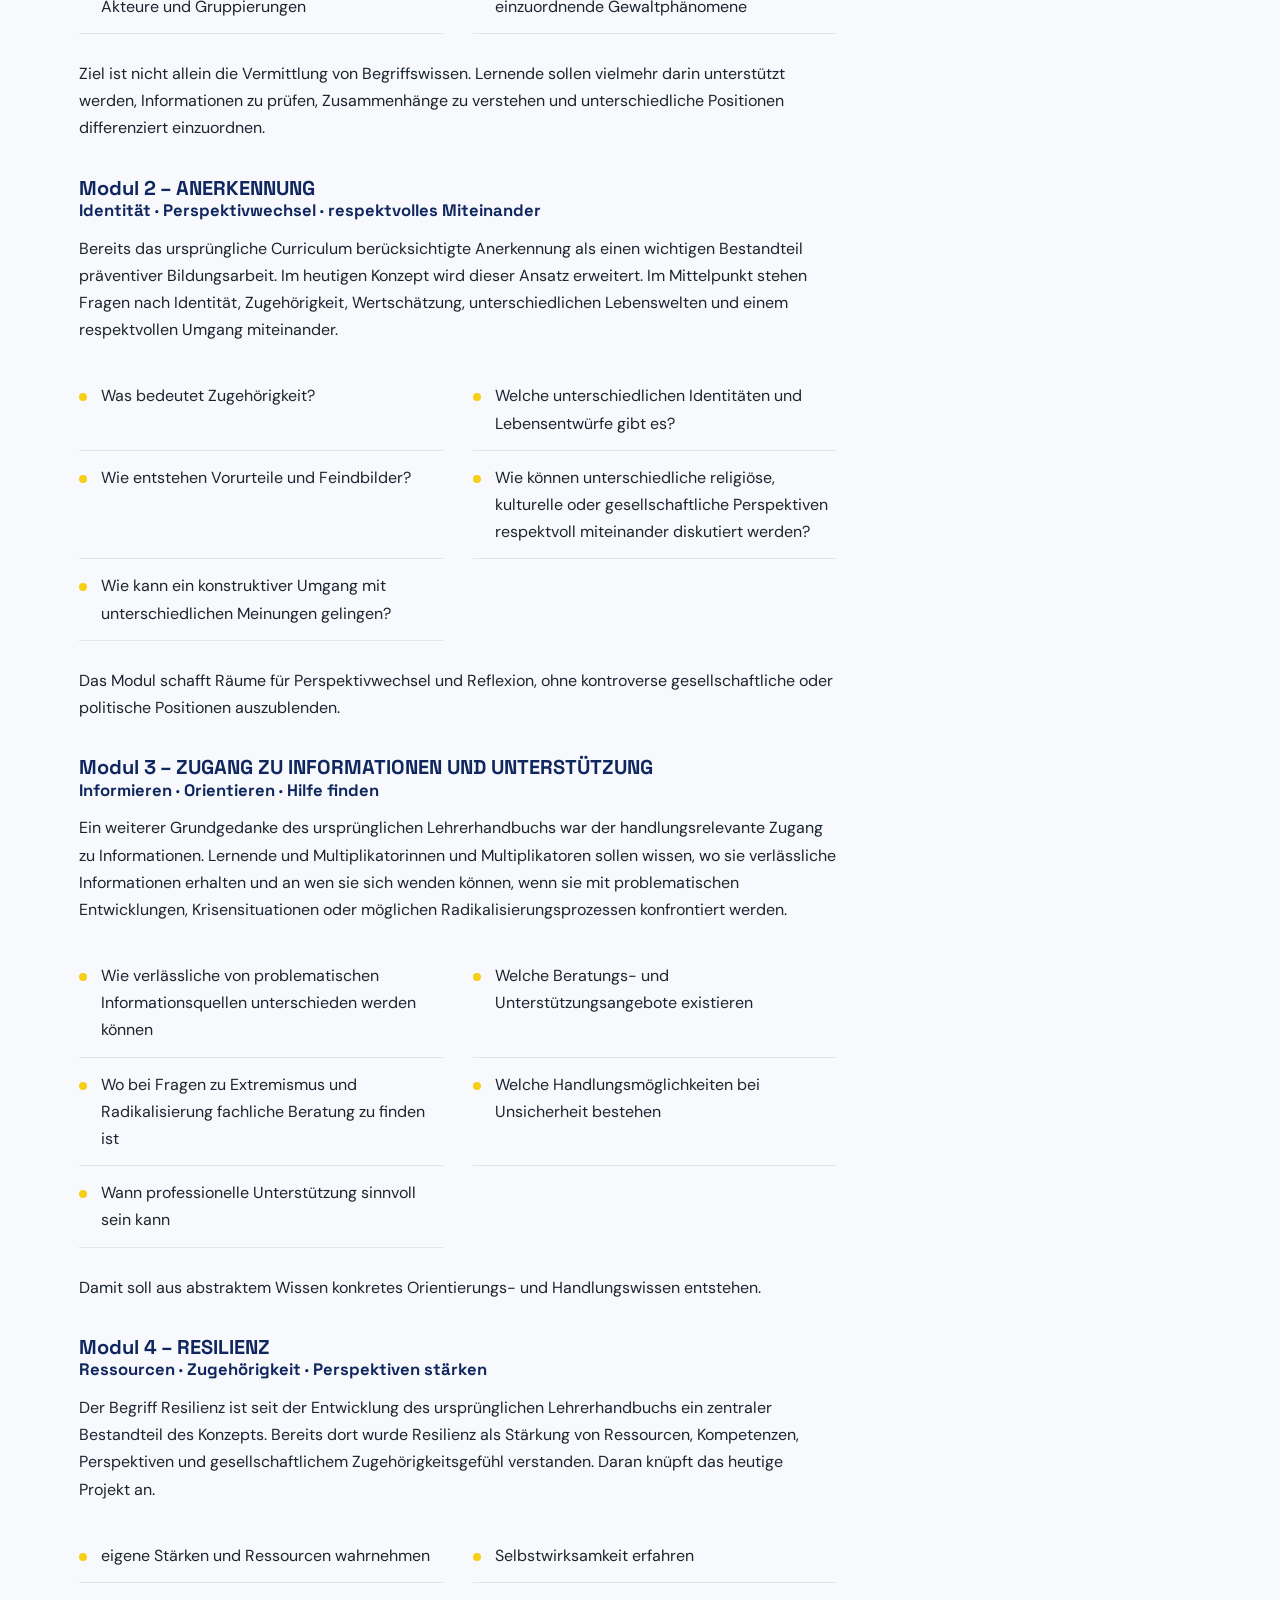
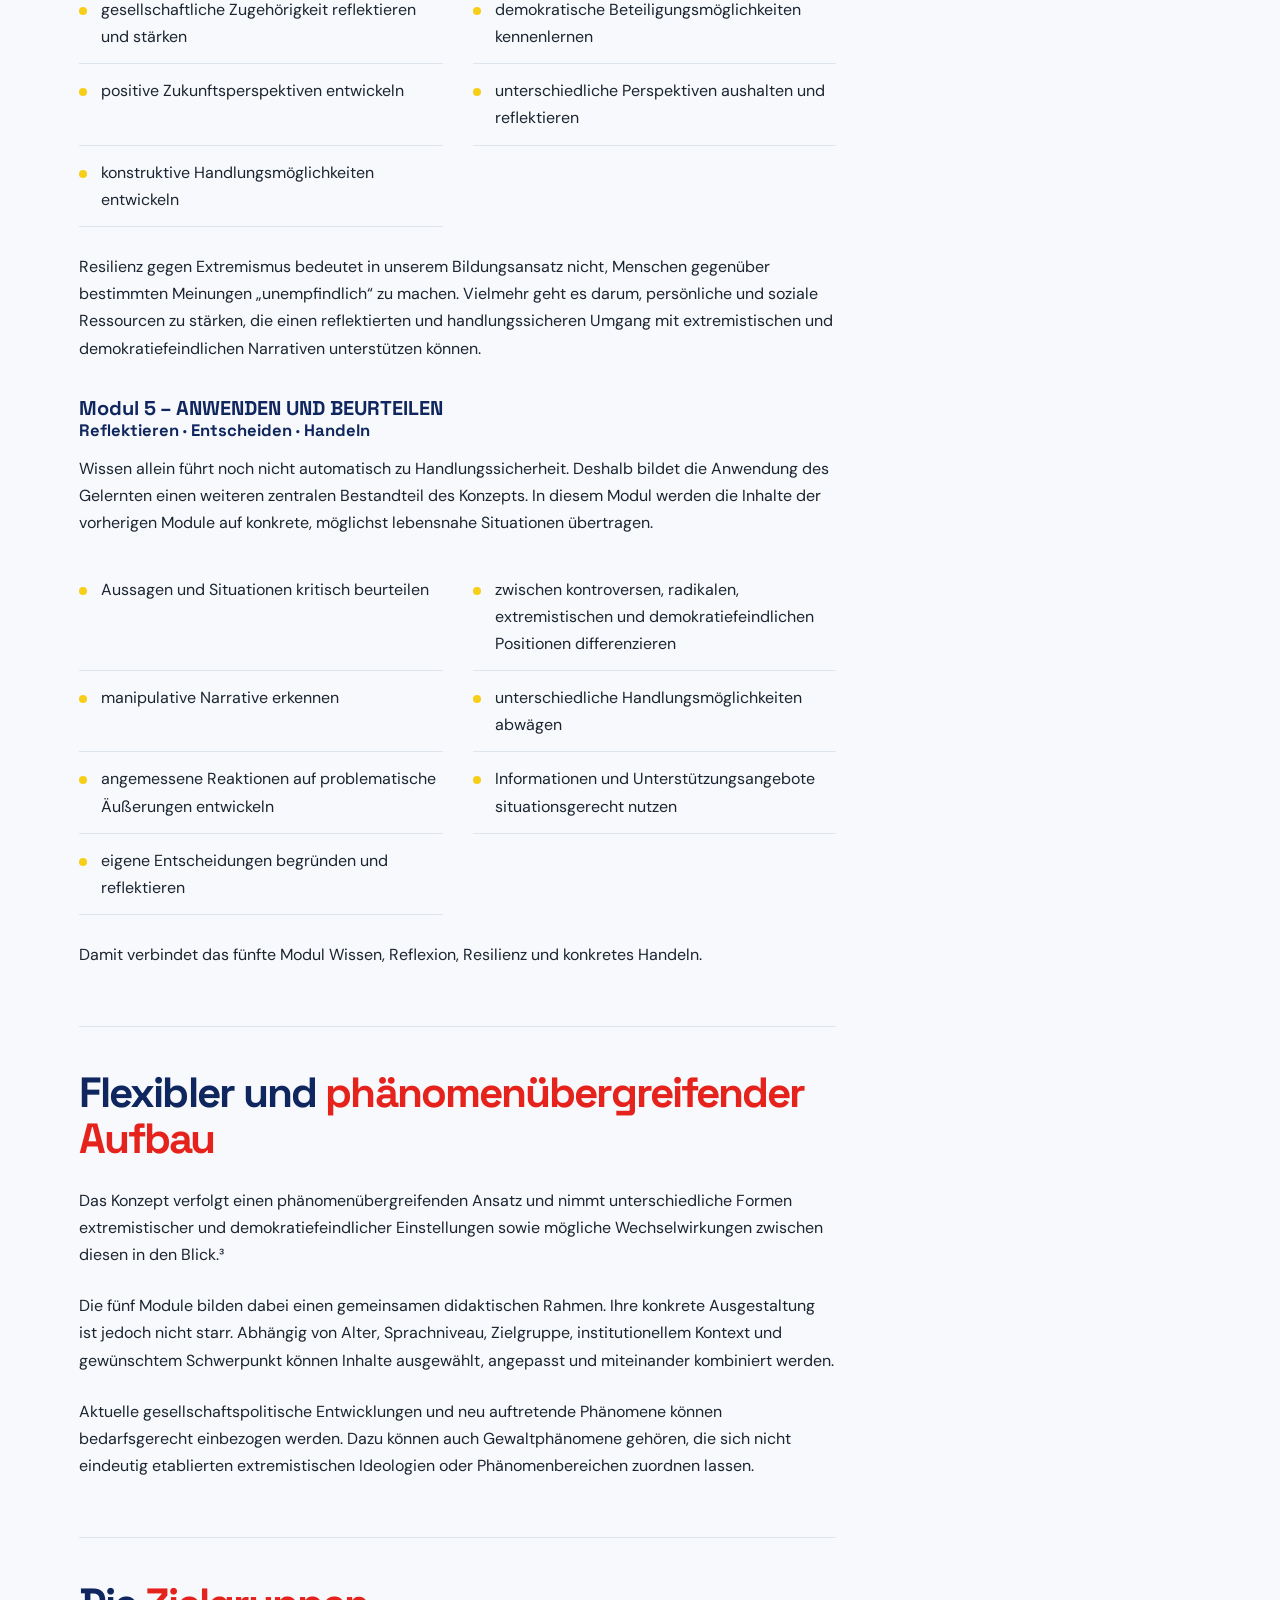
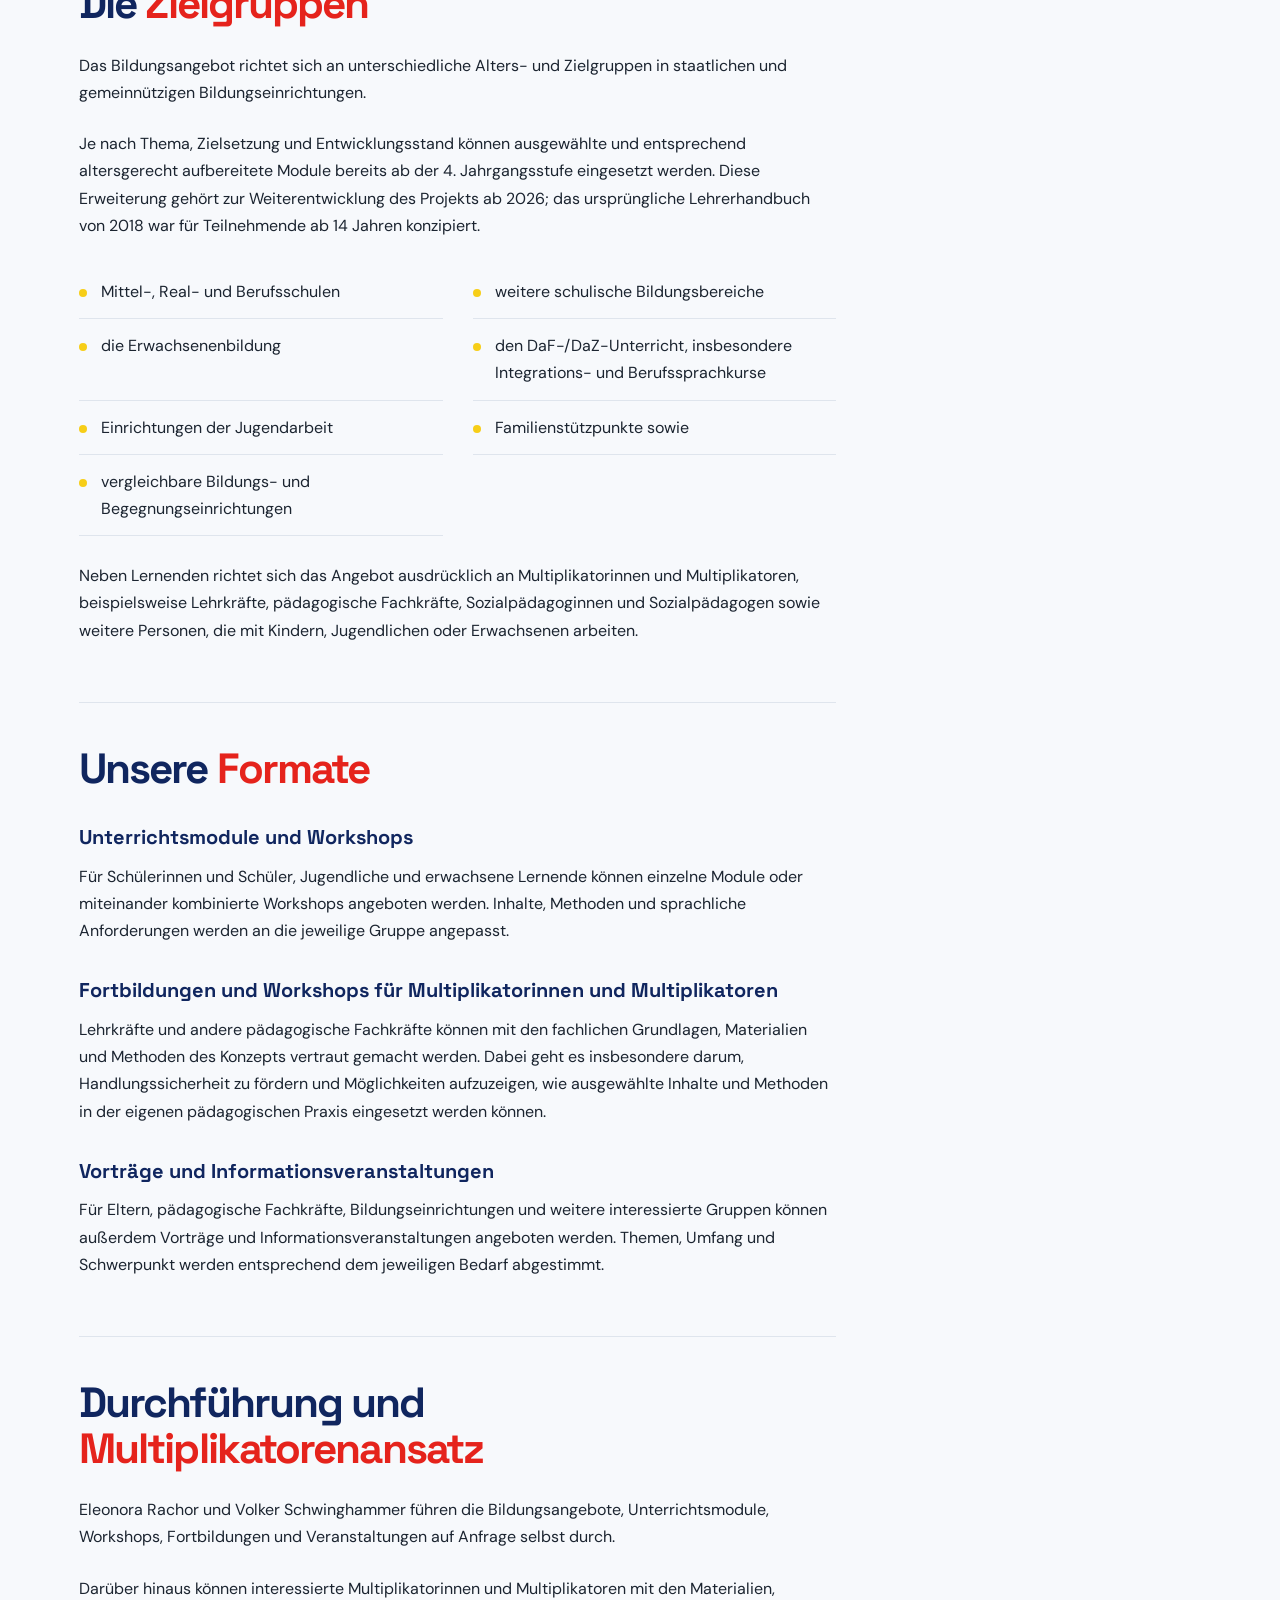
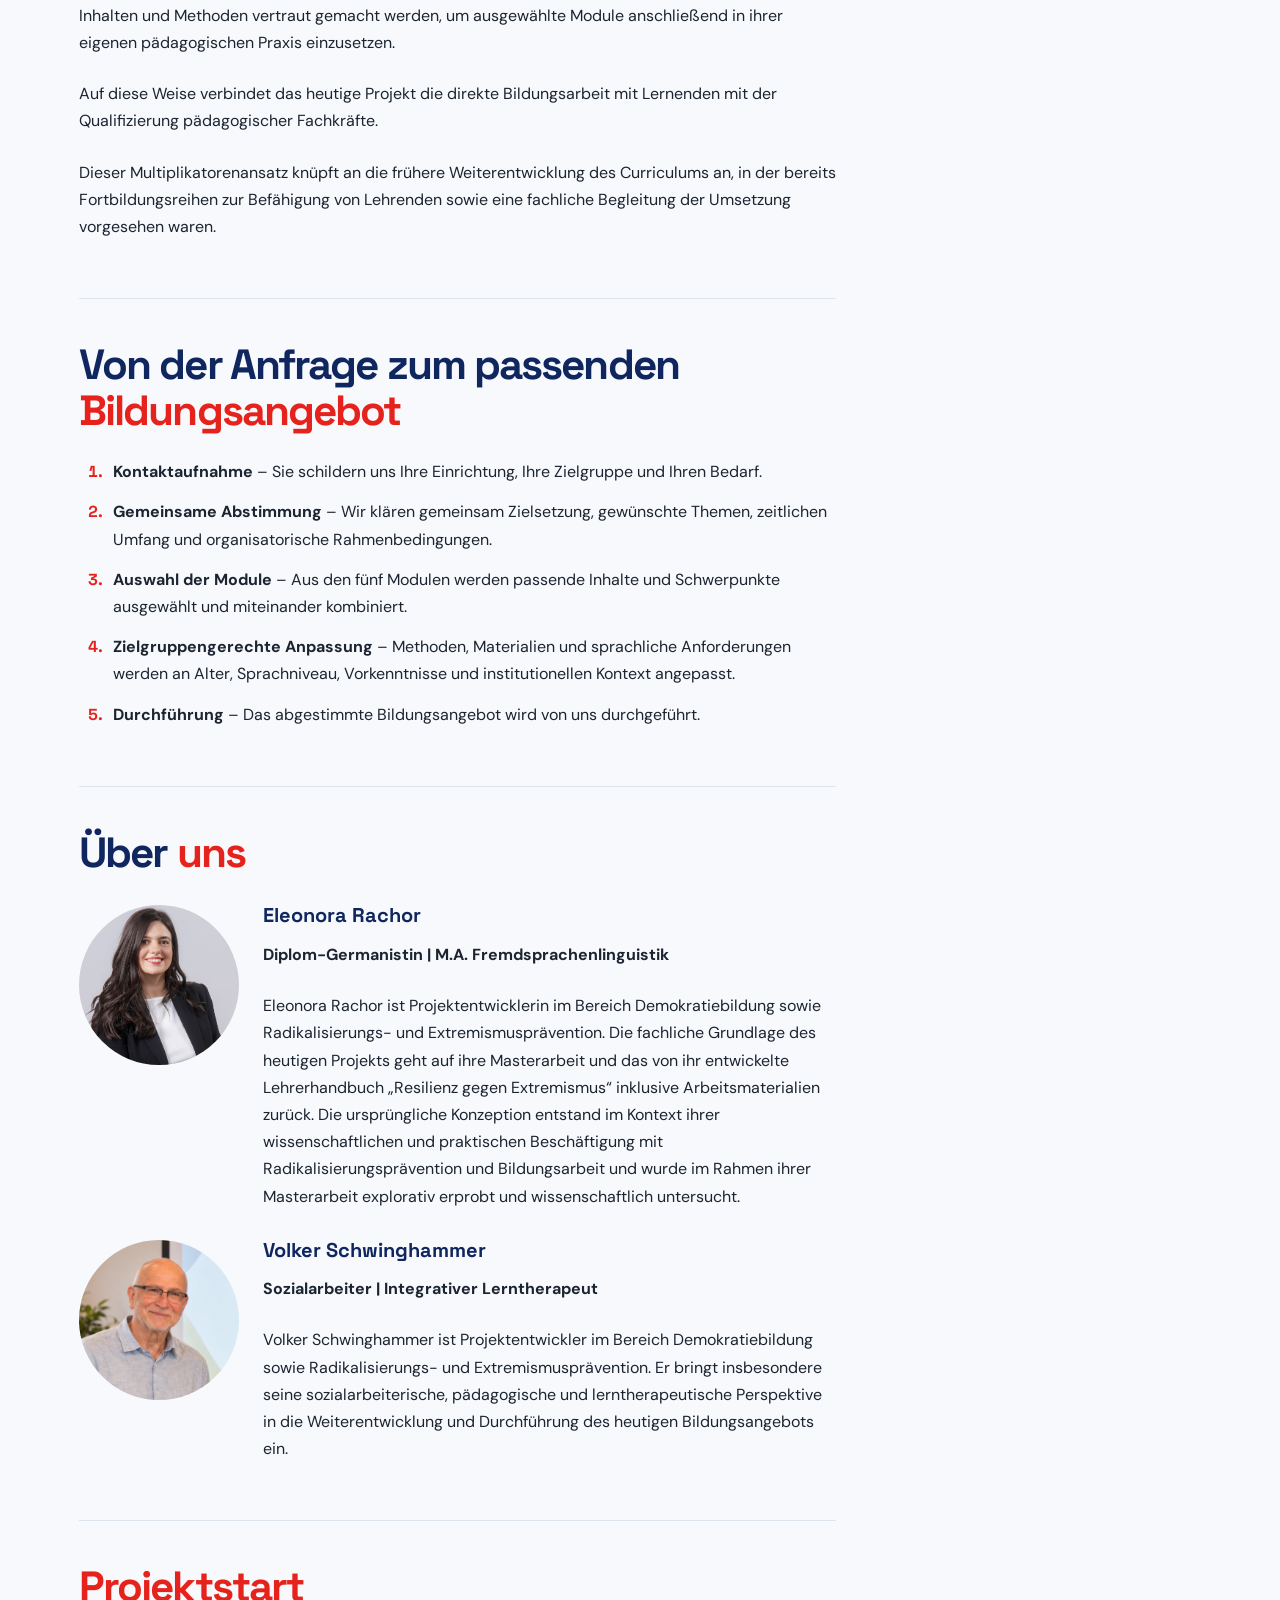
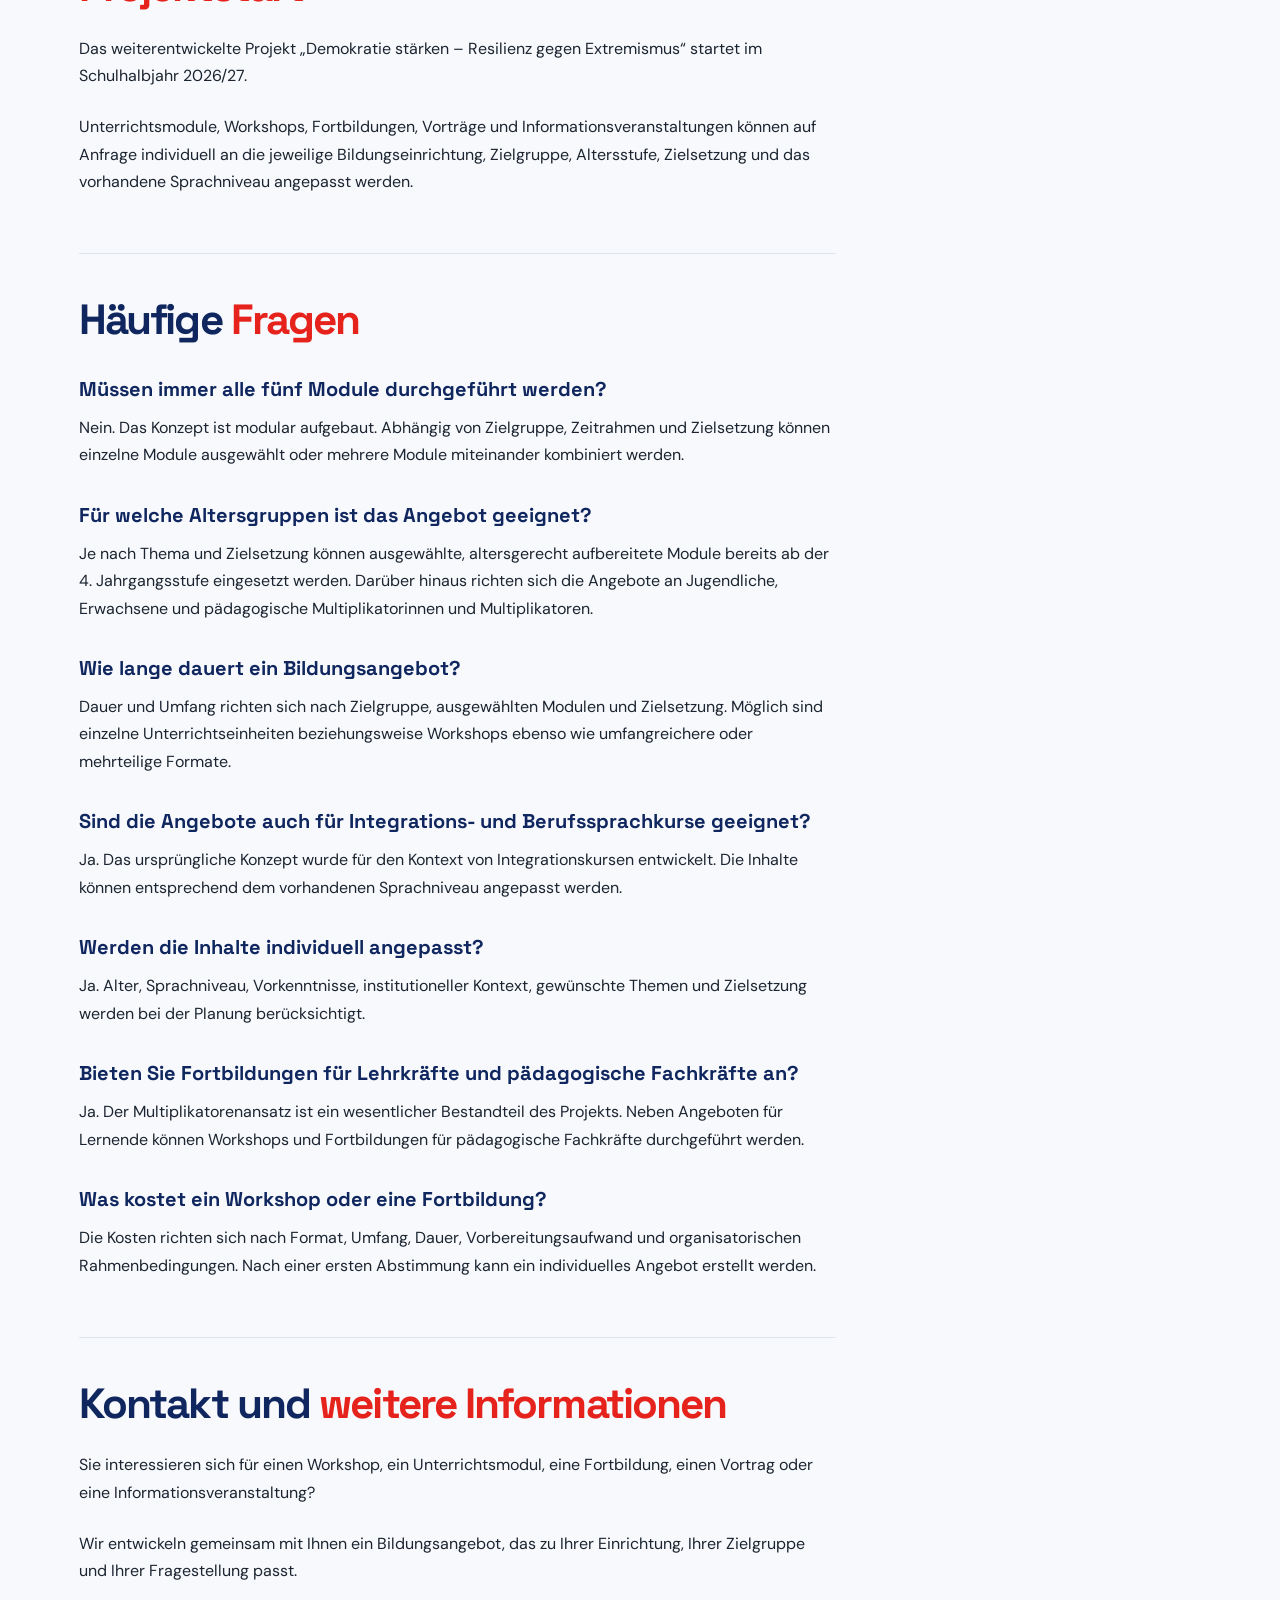
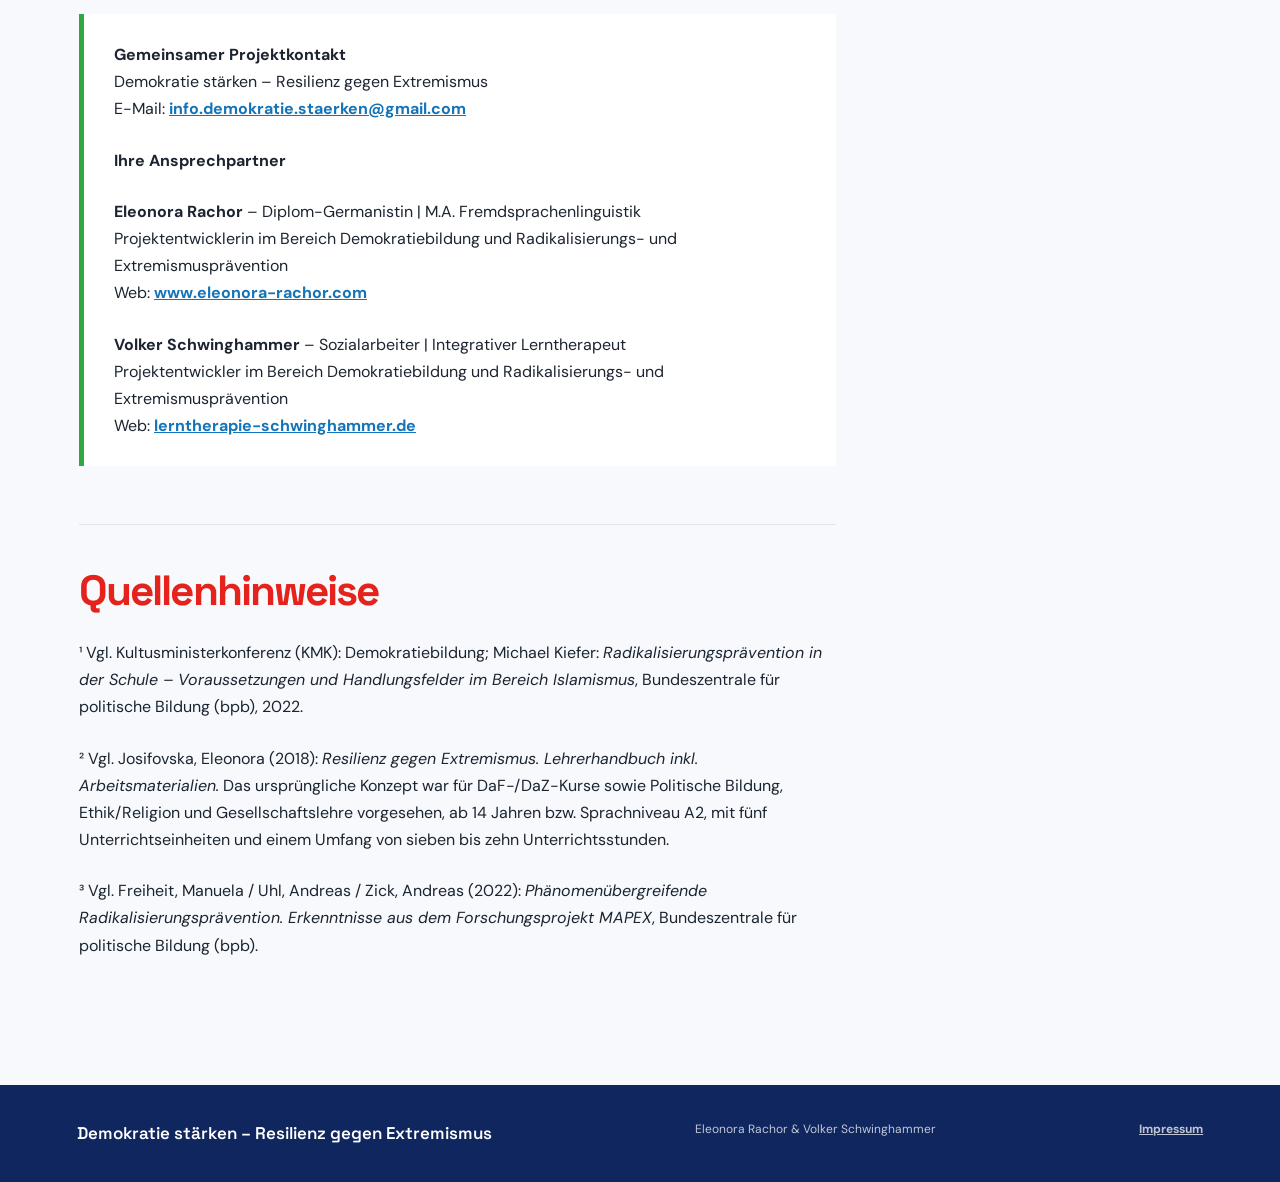
==== commit 58b6ef09: "dropdown menue ist jetzt etwas schöner" ====
--- a/index.html
+++ b/index.html
@@ -37,10 +37,10 @@
       .mobile-nav { display: none; position: relative; }
       .mobile-nav summary { color: var(--navy); cursor: pointer; font-size: 15px; font-weight: 700; list-style: none; }
       .mobile-nav summary::-webkit-details-marker { display: none; }
-      .mobile-nav summary:after { content: " +"; color: var(--red); }
-      .mobile-nav[open] summary:after { content: " ×"; }
+      .mobile-nav summary:after {display: none;}
+      .mobile-nav[open] summary:after {display: none;}
       .mobile-nav-links { background: white; border: 1px solid var(--line); box-shadow: 0 12px 30px rgba(16, 38, 95, .12); display: flex; flex-direction: column; gap: 0; min-width: 220px; padding: 8px 0; position: absolute; right: 0; top: calc(100% + 14px); }
-      .mobile-nav-links a { padding: 9px 16px; white-space: nowrap; }
+      .mobile-nav-links a { color: var(--navy); font-size: 15px; font-weight: 700; text-decoration: none; padding: 9px 16px; white-space: nowrap; }
       .hero { background: white; border-bottom: 1px solid var(--line); overflow: hidden; padding: clamp(62px, 9vw, 130px) clamp(22px, 11vw, 170px) clamp(70px, 9vw, 130px); position: relative; }
       .hero:after { background: linear-gradient(135deg, var(--yellow) 0 25%, var(--green) 25% 50%, var(--blue) 50% 75%, var(--red) 75%); border-radius: 50%; content: ""; height: 420px; opacity: .11; position: absolute; right: -120px; top: -170px; width: 420px; }
       .hero-content { margin: 0 auto; max-width: 1250px; position: relative; z-index: 1; }
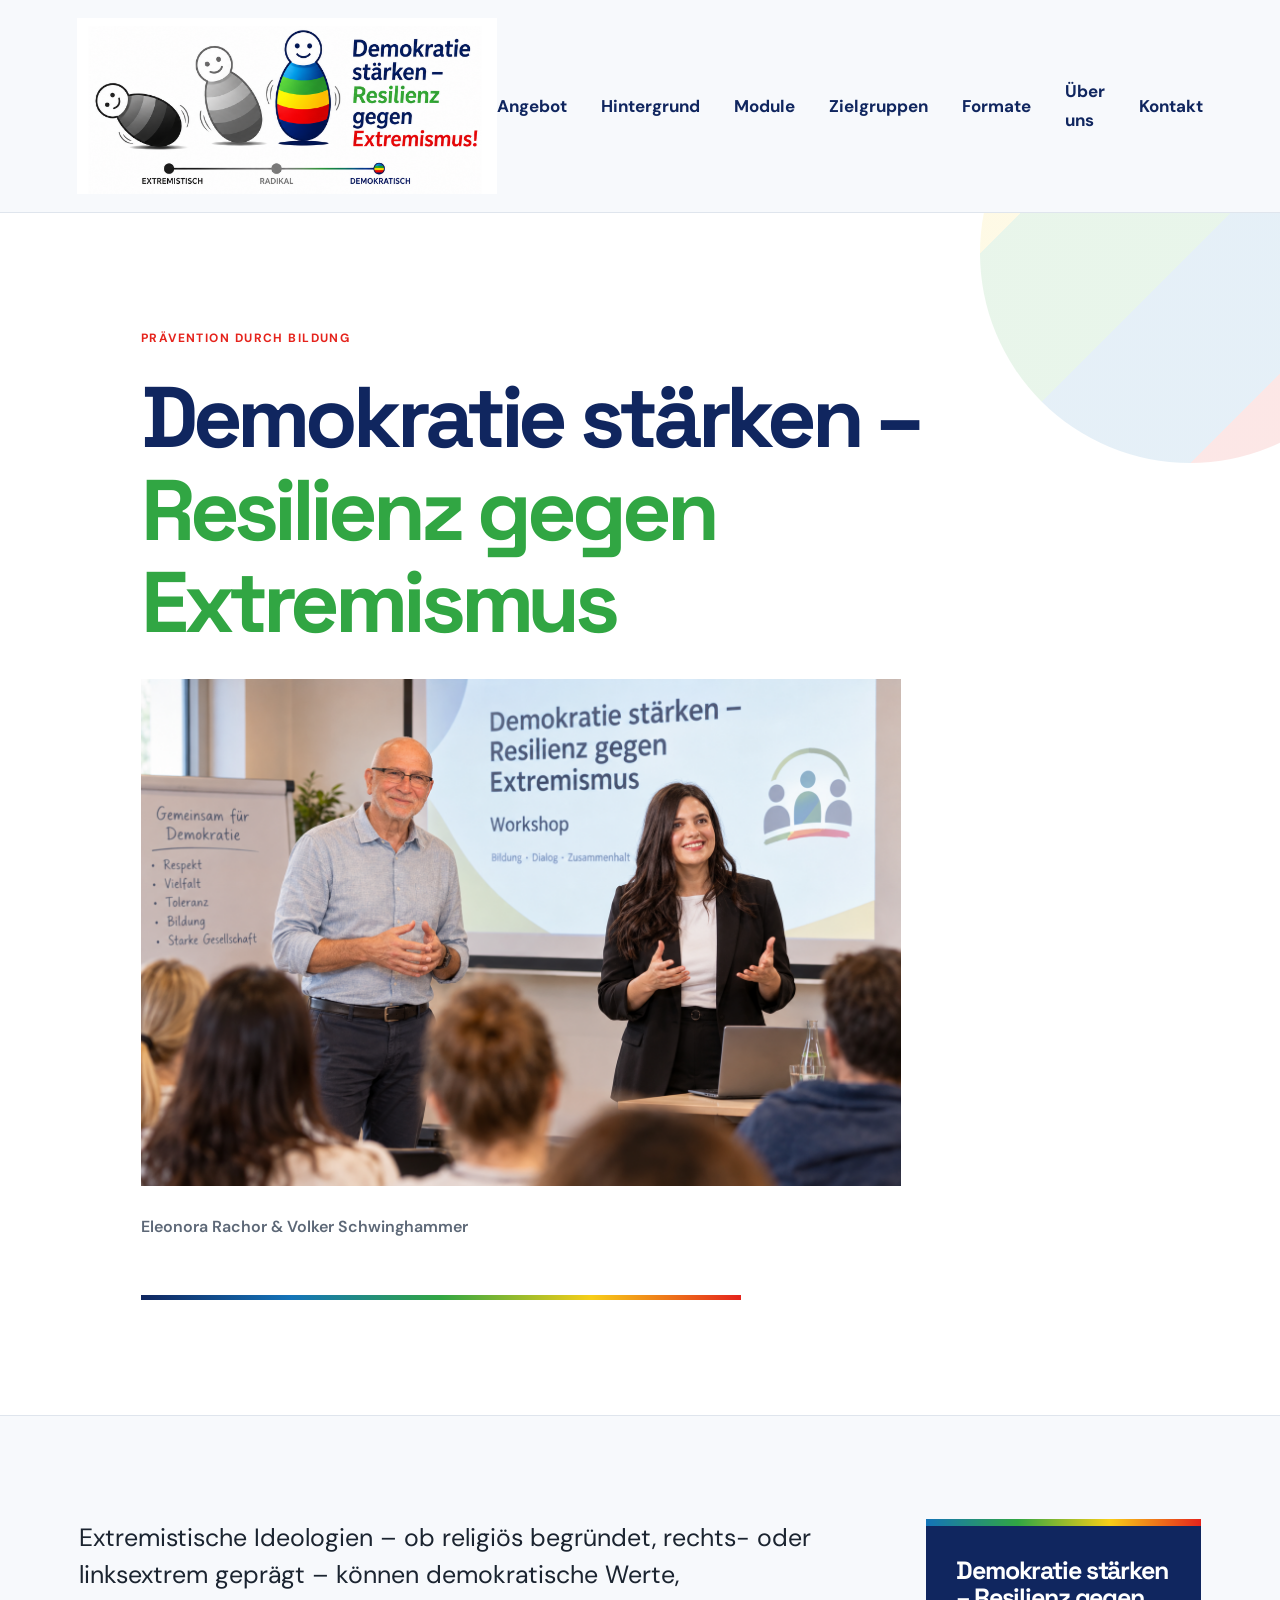
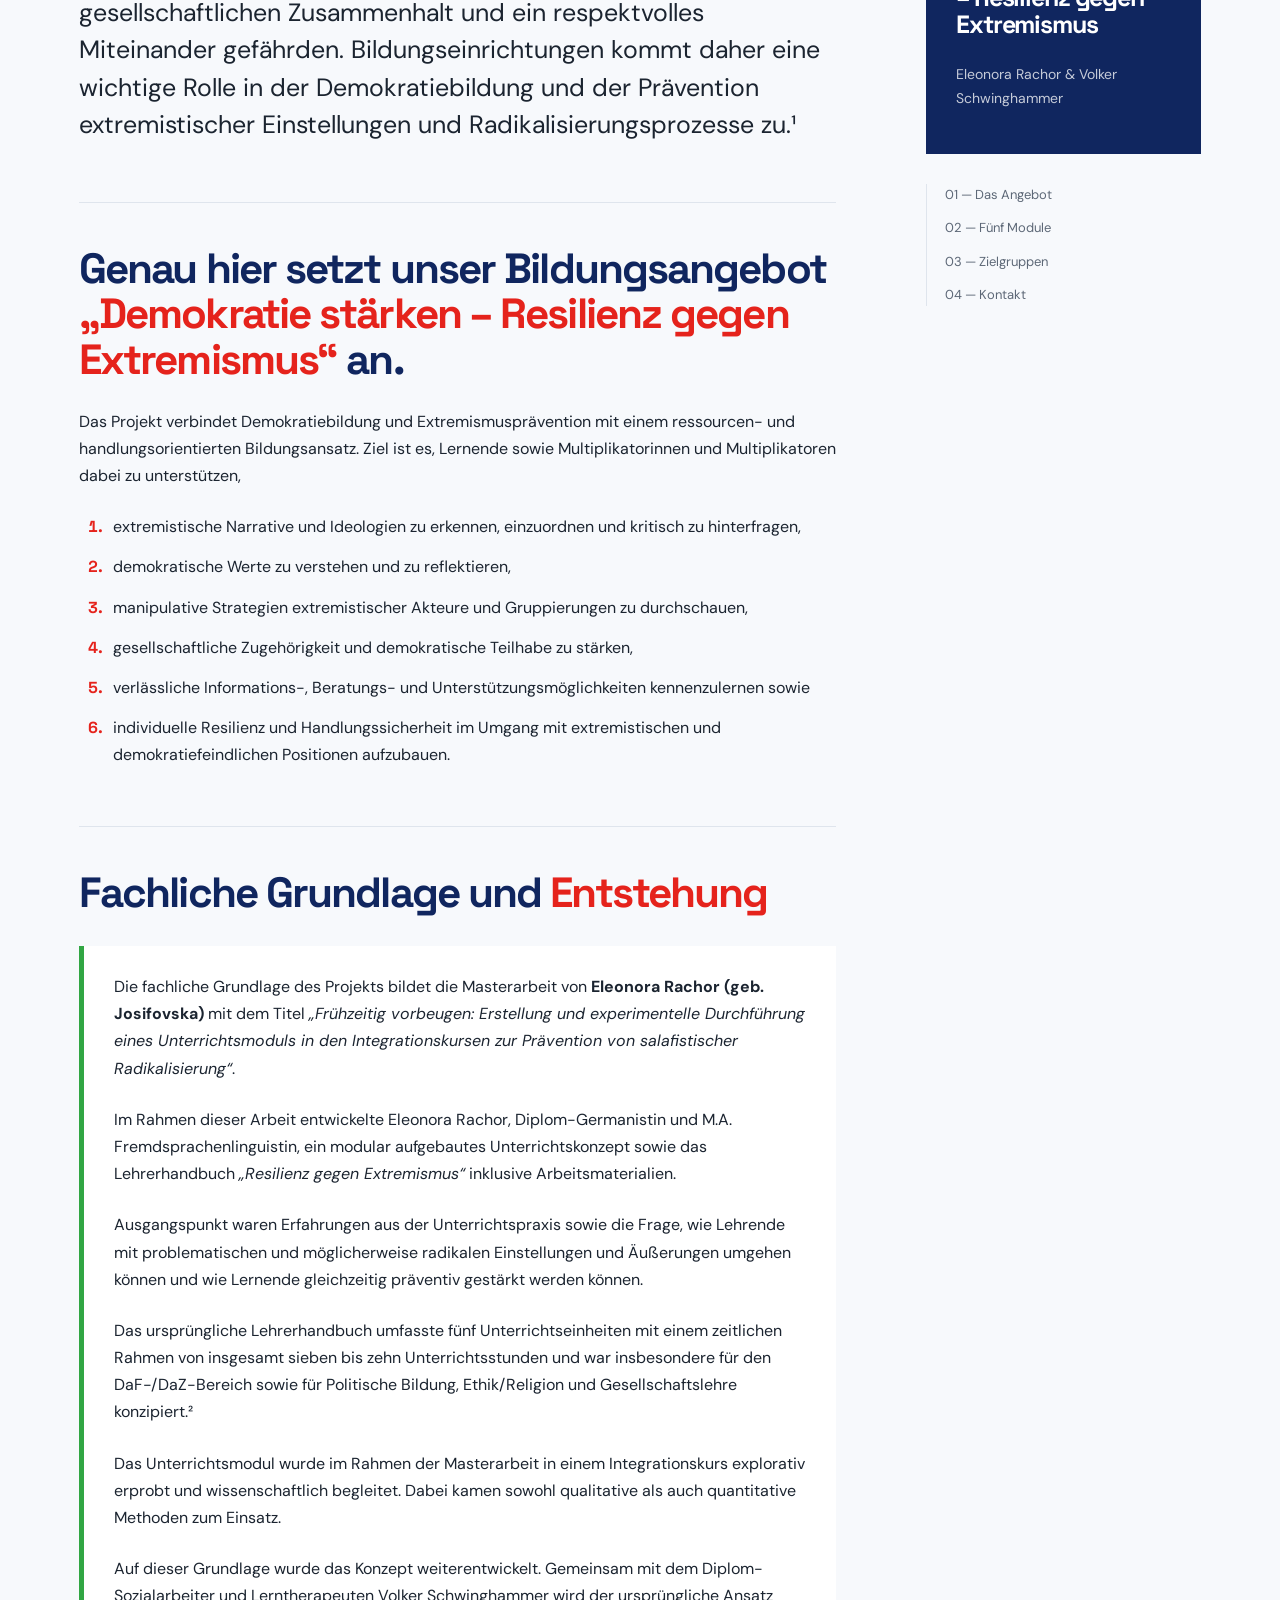
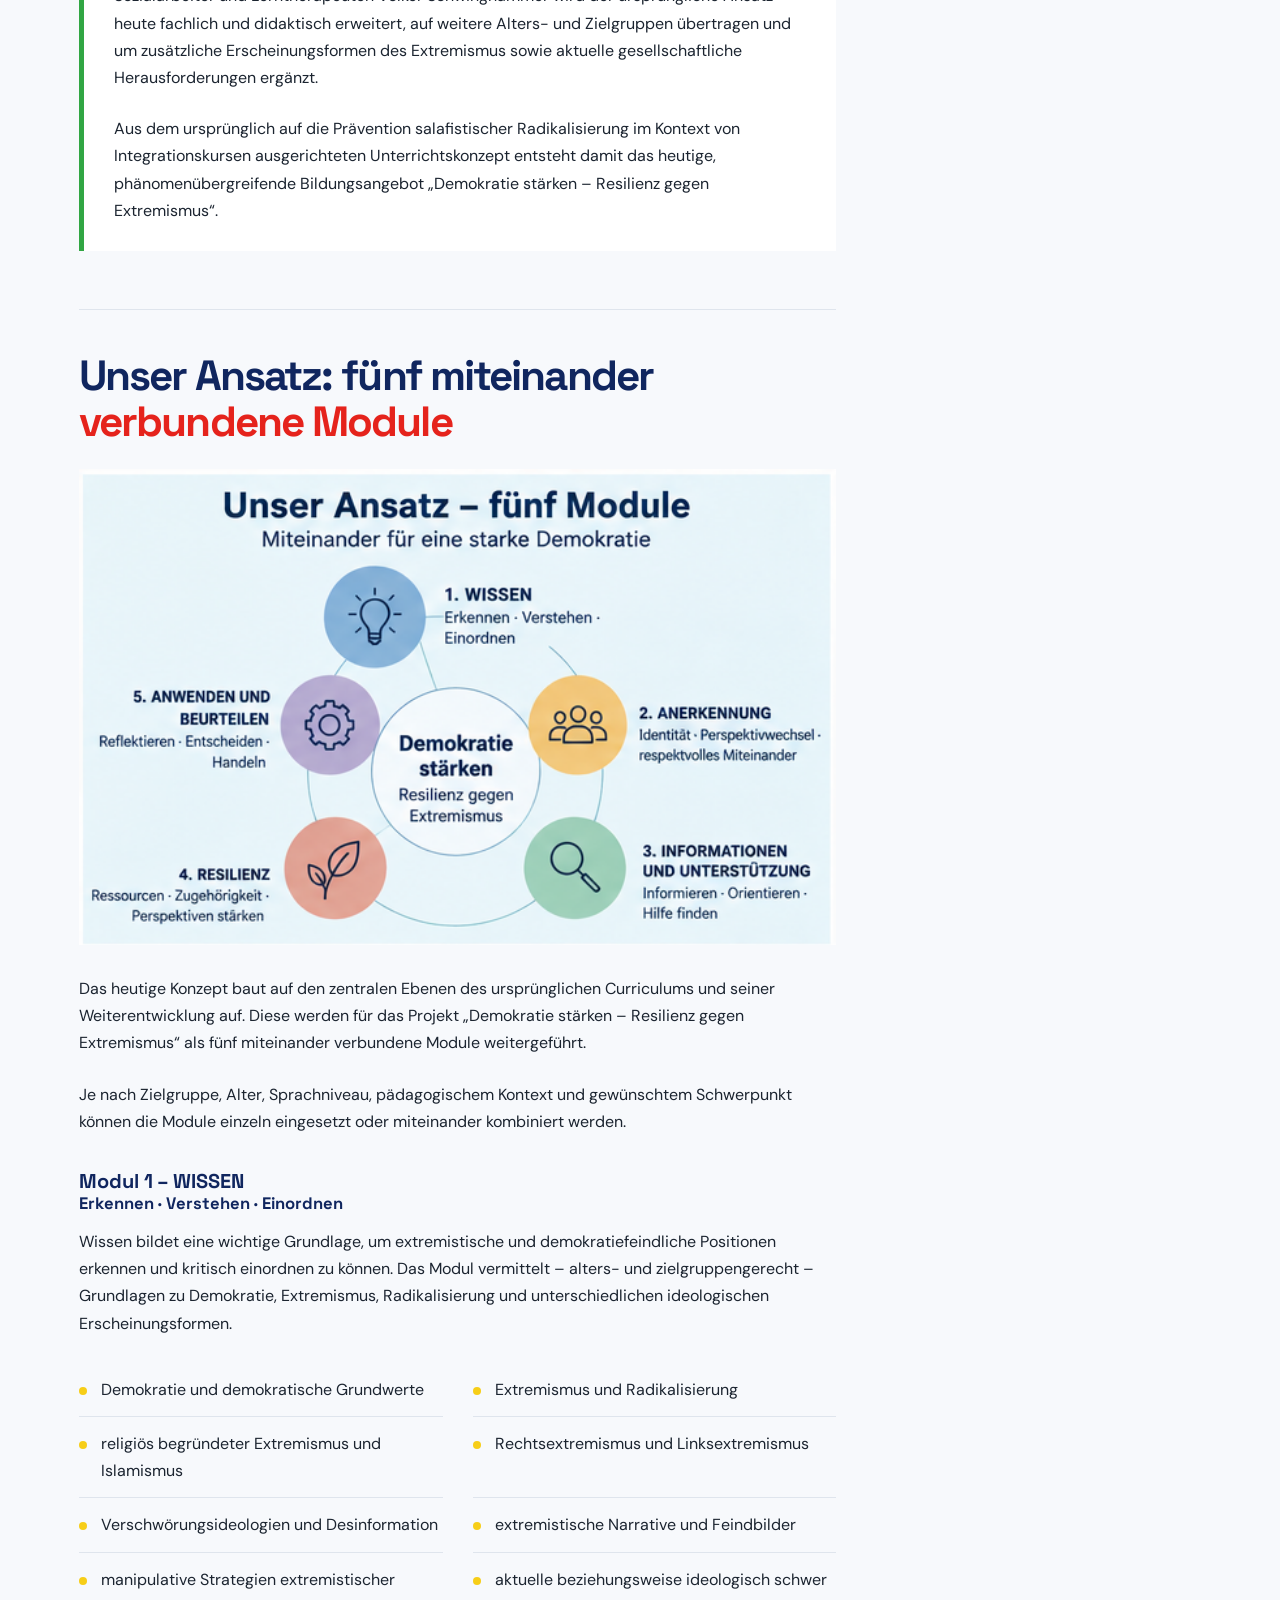
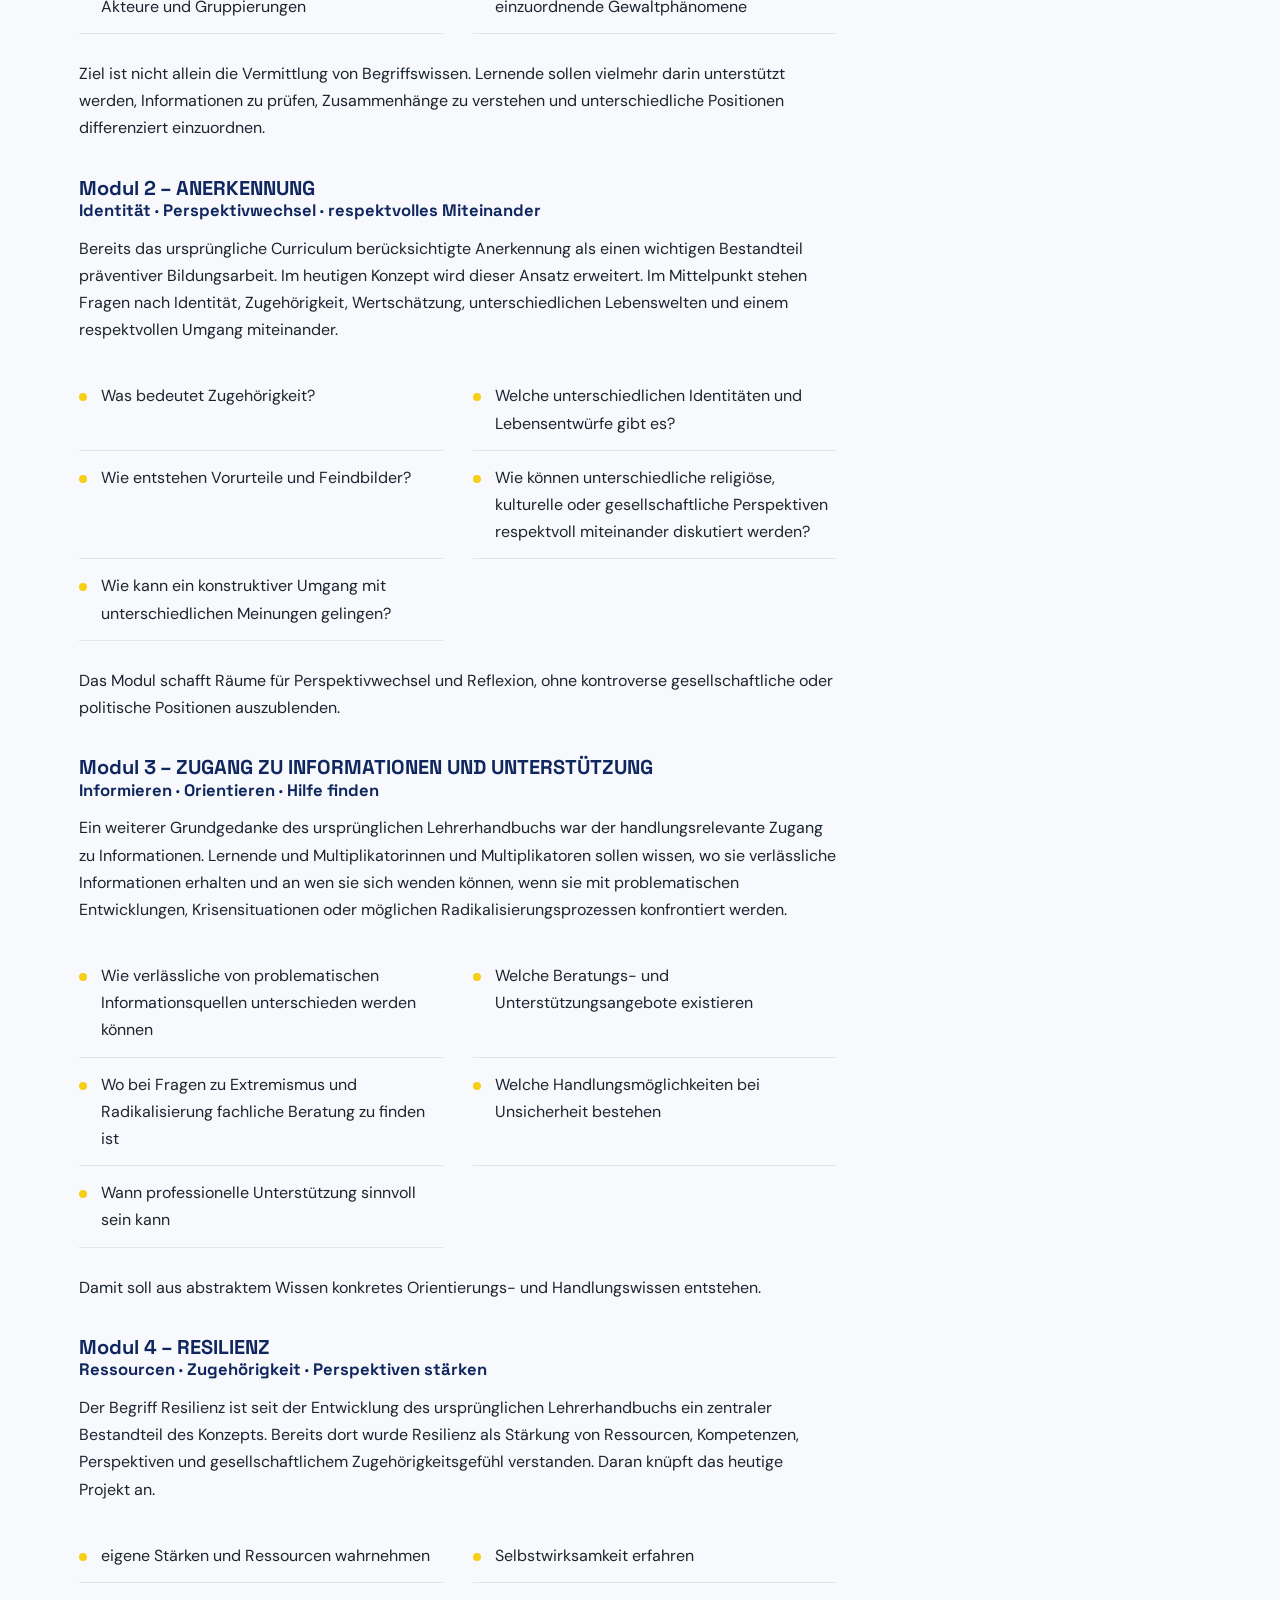
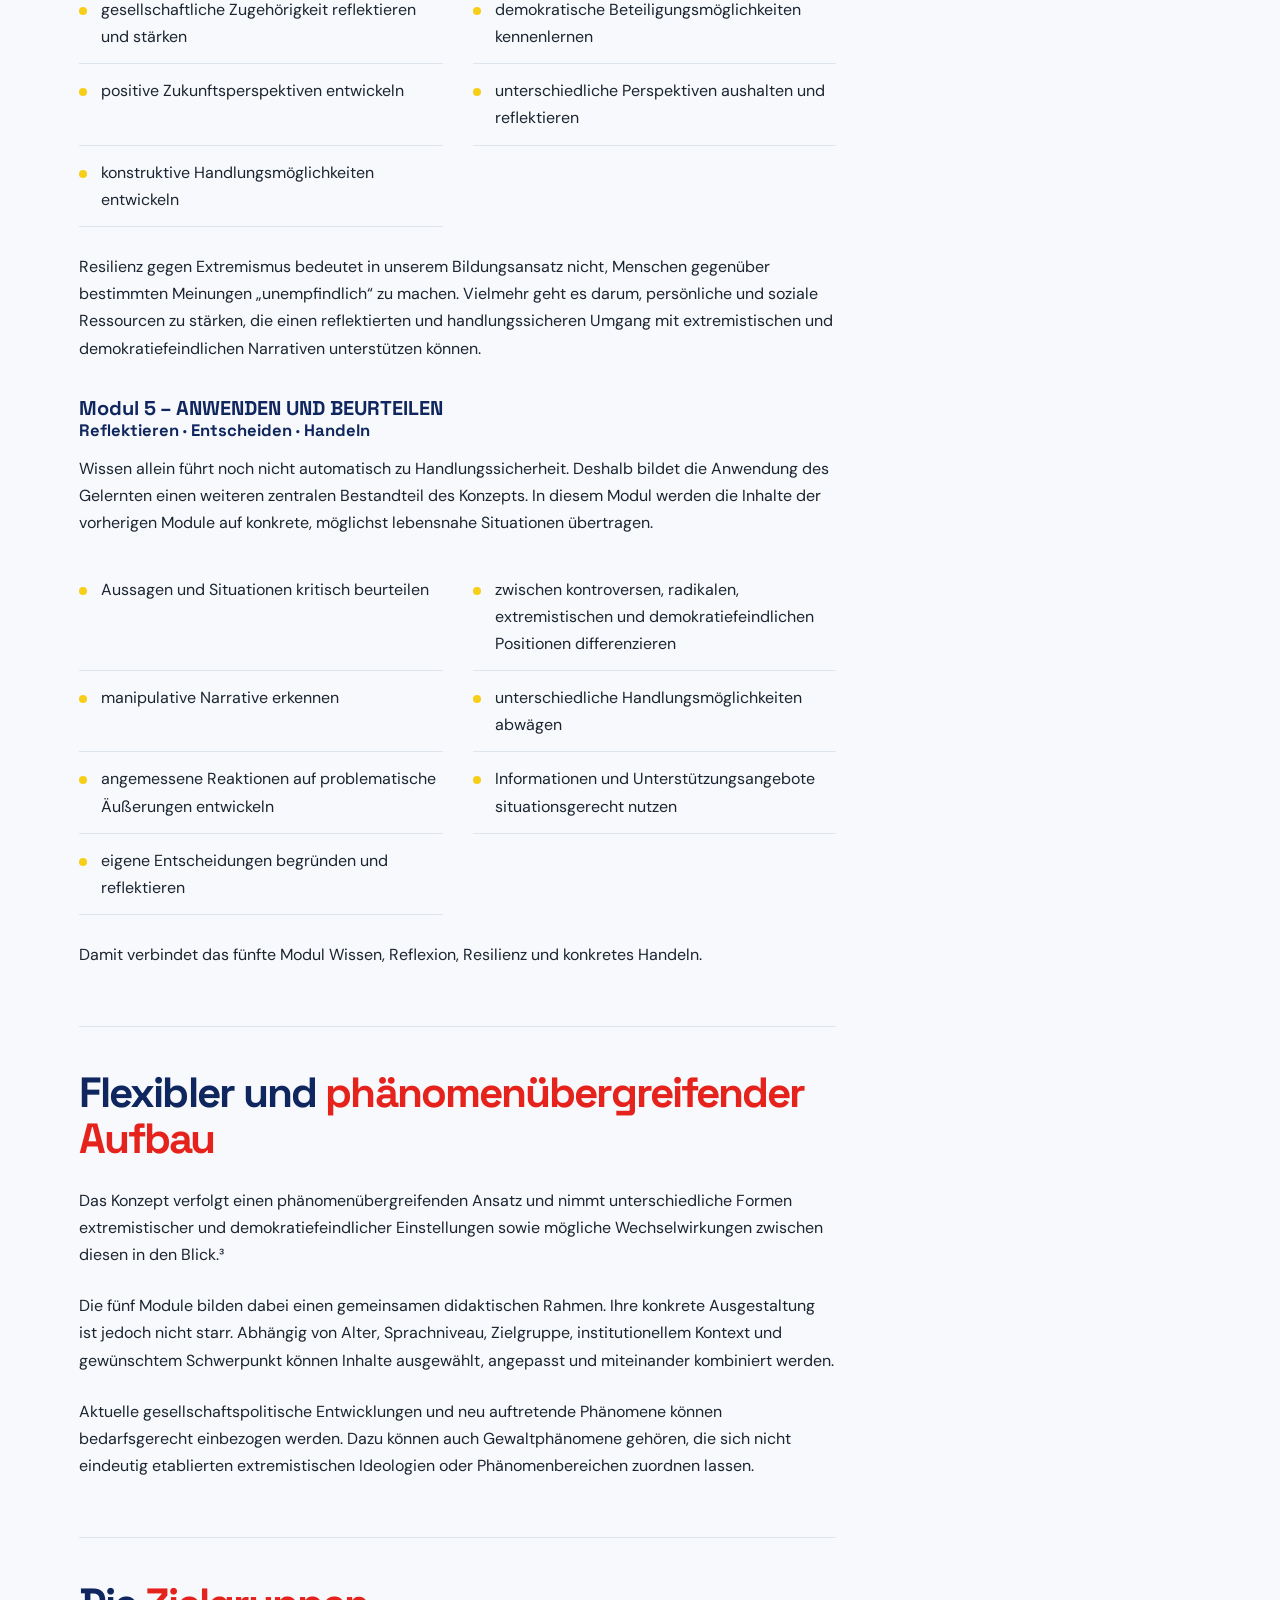
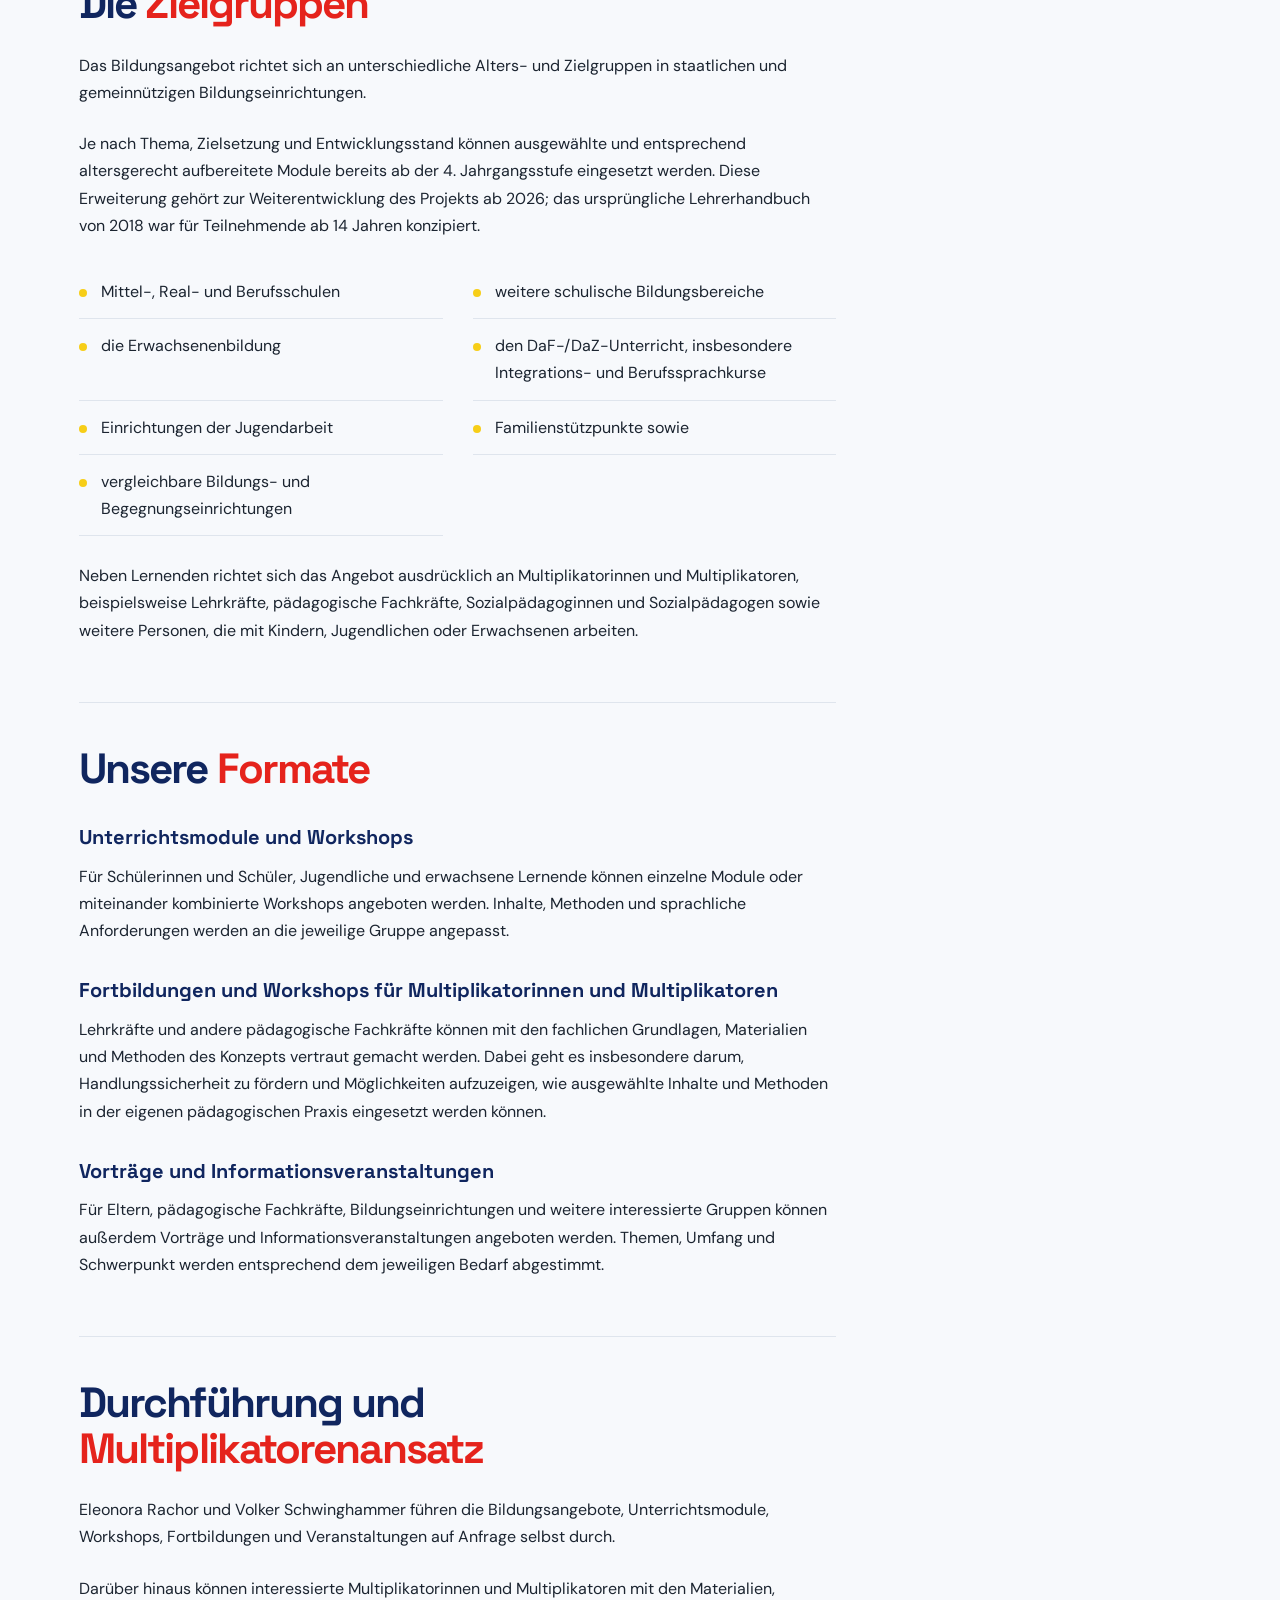
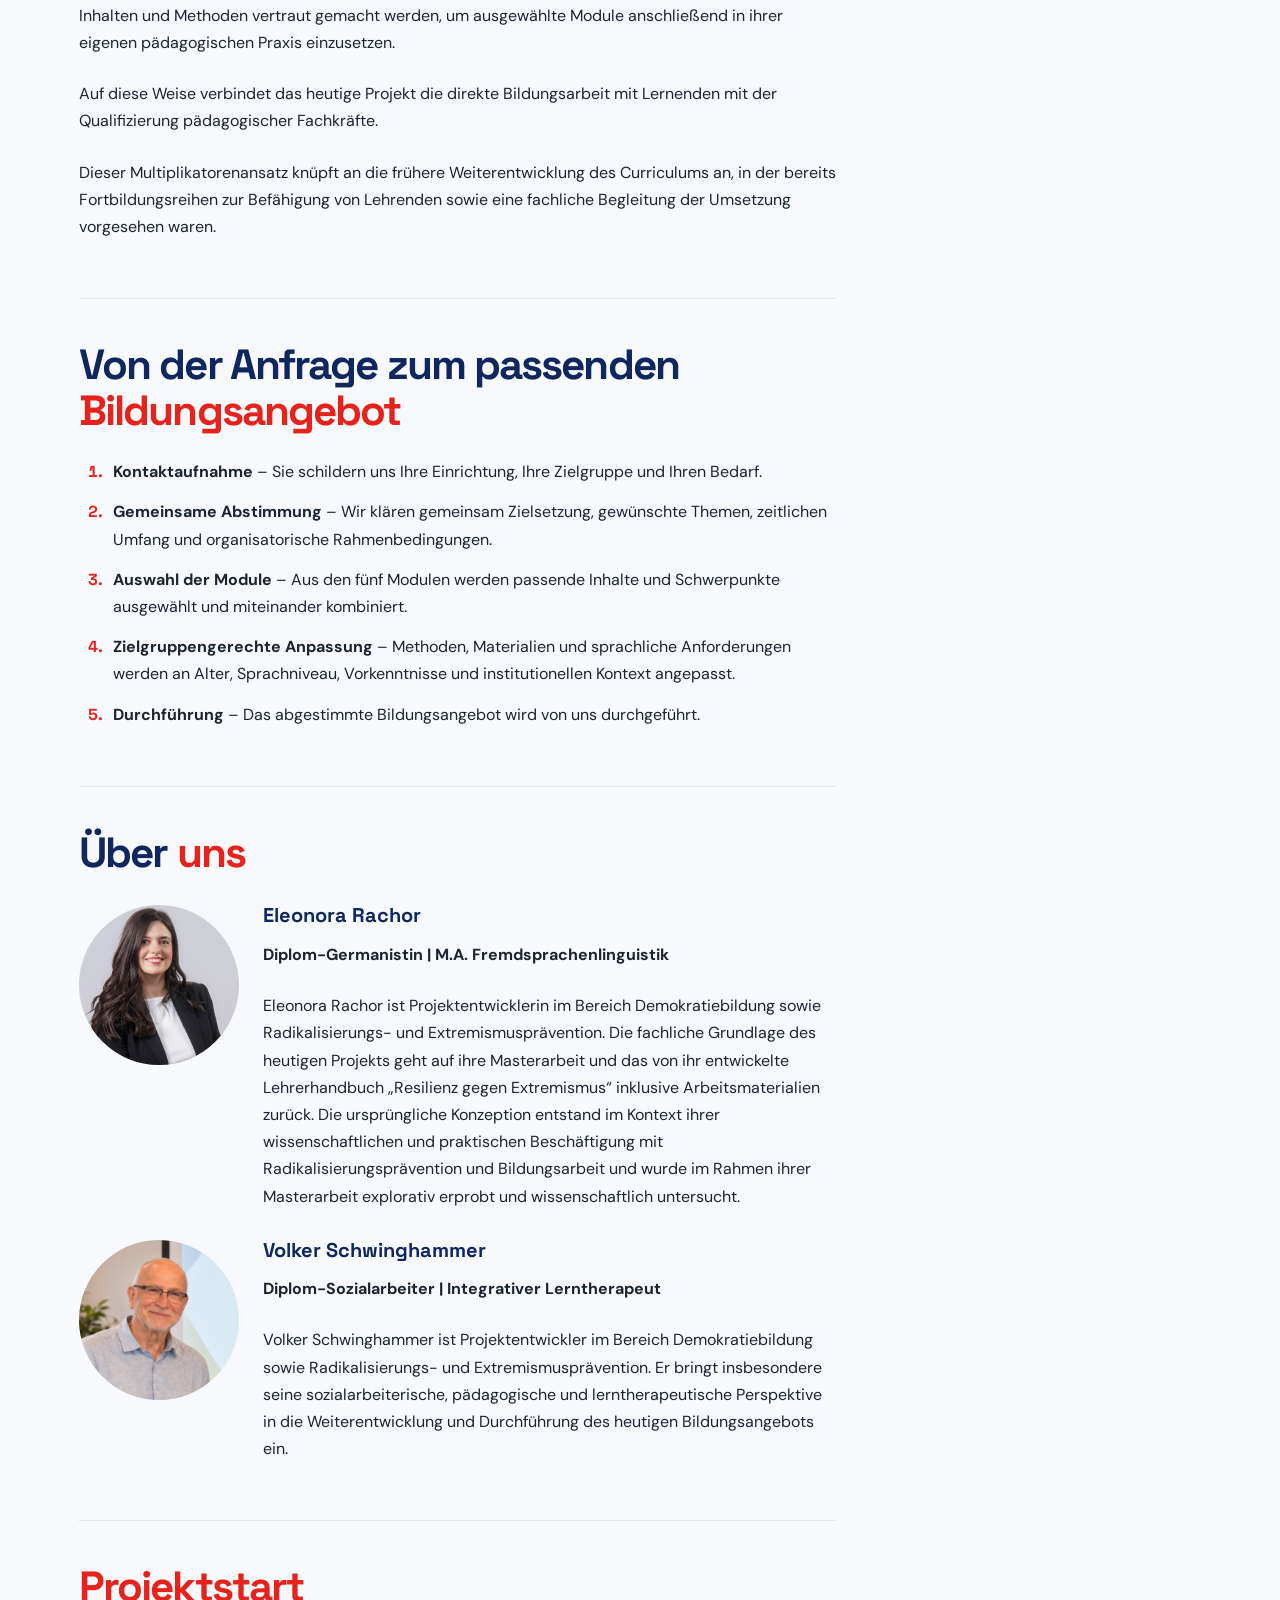
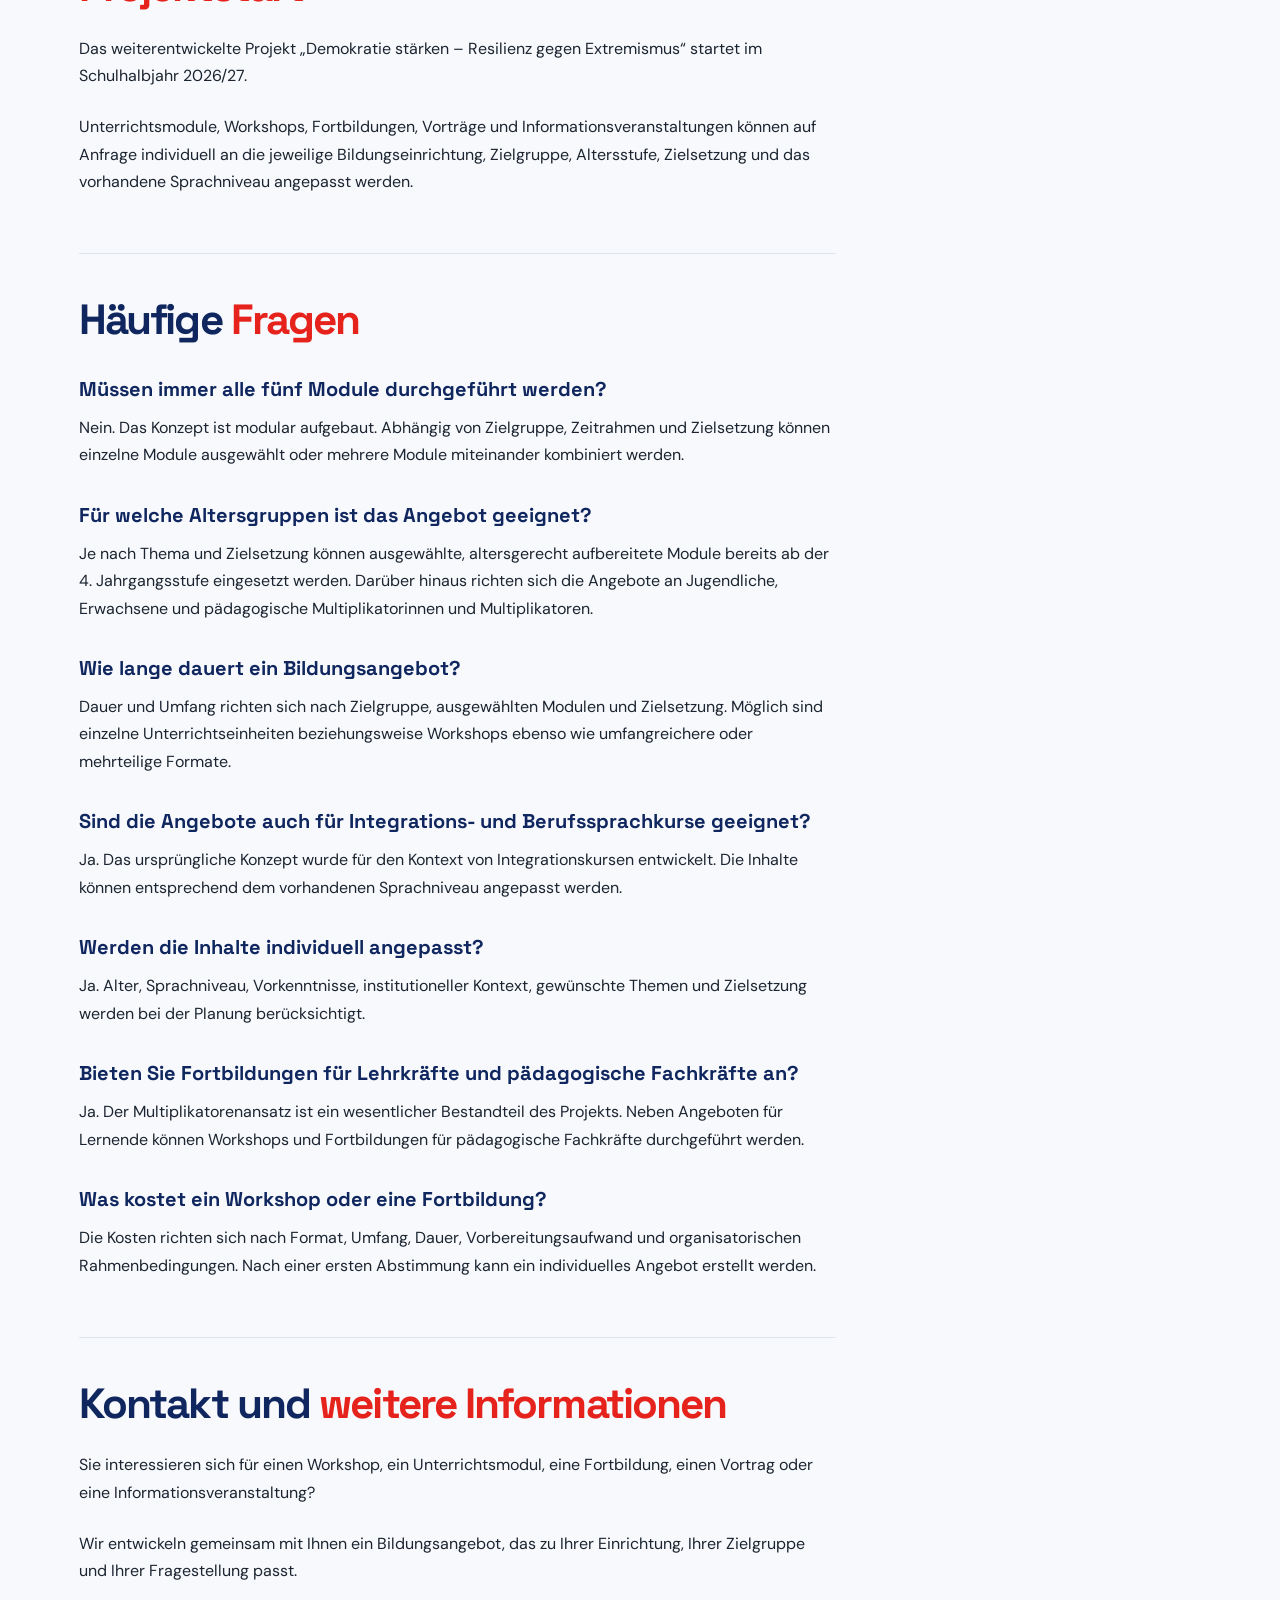
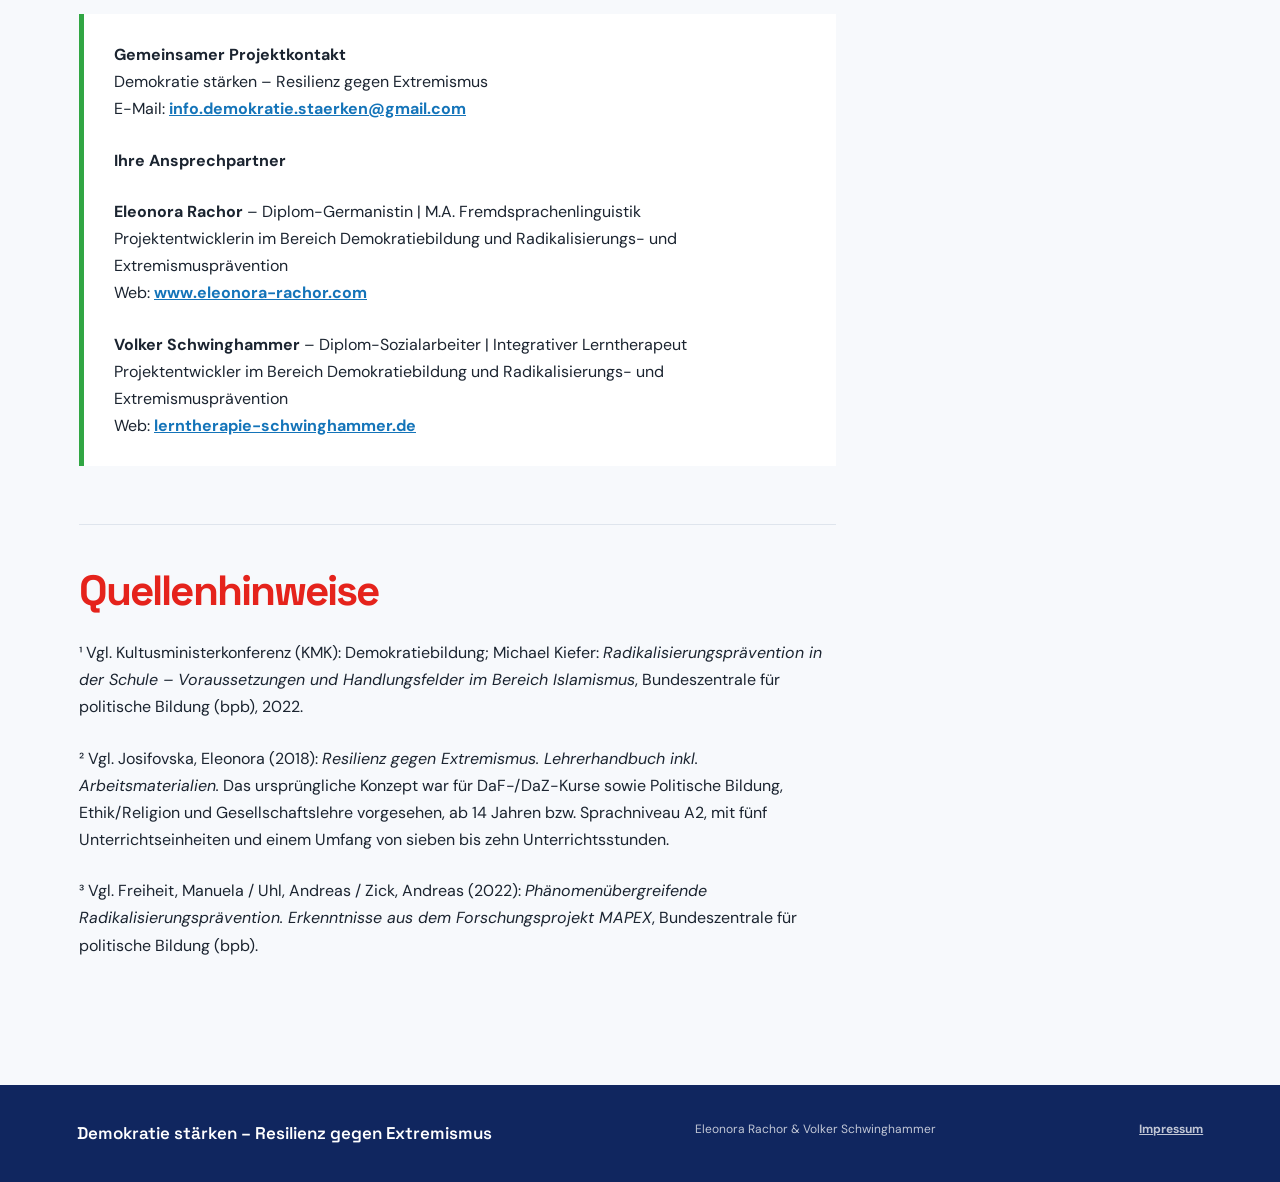
==== commit 916f3a91: "Diplom-Sozialarbeiter" ====
--- a/index.html
+++ b/index.html
@@ -35,10 +35,14 @@
       nav a { color: var(--navy); font-size: 17px; font-weight: 700; text-decoration: none; }
       nav a:hover { color: var(--red); }
       .mobile-nav { display: none; position: relative; }
-      .mobile-nav summary { color: var(--navy); cursor: pointer; font-size: 15px; font-weight: 700; list-style: none; }
+      .mobile-nav summary { align-items: center; background: transparent; border: 1px solid var(--navy); color: var(--navy); cursor: pointer; display: flex; height: 42px; justify-content: center; list-style: none; width: 46px; }
       .mobile-nav summary::-webkit-details-marker { display: none; }
       .mobile-nav summary:after {display: none;}
       .mobile-nav[open] summary:after {display: none;}
+      .menu-icon, .menu-icon:before, .menu-icon:after { background: var(--navy); content: ""; display: block; height: 2px; position: absolute; width: 20px; }
+      .menu-icon { position: relative; }
+      .menu-icon:before { top: -6px; }
+      .menu-icon:after { top: 6px; }
       .mobile-nav-links { background: white; border: 1px solid var(--line); box-shadow: 0 12px 30px rgba(16, 38, 95, .12); display: flex; flex-direction: column; gap: 0; min-width: 220px; padding: 8px 0; position: absolute; right: 0; top: calc(100% + 14px); }
       .mobile-nav-links a { color: var(--navy); font-size: 15px; font-weight: 700; text-decoration: none; padding: 9px 16px; white-space: nowrap; }
       .hero { background: white; border-bottom: 1px solid var(--line); overflow: hidden; padding: clamp(62px, 9vw, 130px) clamp(22px, 11vw, 170px) clamp(70px, 9vw, 130px); position: relative; }
@@ -121,7 +125,7 @@
         <a href="#kontakt">Kontakt</a>
       </nav>
       <details class="mobile-nav">
-        <summary>Inhalte</summary>
+        <summary aria-label="Menü öffnen"><span class="menu-icon" aria-hidden="true"></span></summary>
         <div class="mobile-nav-links">
           <a href="#angebot">Angebot</a>
           <a href="#hintergrund">Hintergrund</a>
@@ -175,7 +179,7 @@
               <p>Ausgangspunkt waren Erfahrungen aus der Unterrichtspraxis sowie die Frage, wie Lehrende mit problematischen und möglicherweise radikalen Einstellungen und Äußerungen umgehen können und wie Lernende gleichzeitig präventiv gestärkt werden können.</p>
               <p>Das ursprüngliche Lehrerhandbuch umfasste fünf Unterrichtseinheiten mit einem zeitlichen Rahmen von insgesamt sieben bis zehn Unterrichtsstunden und war insbesondere für den DaF-/DaZ-Bereich sowie für Politische Bildung, Ethik/Religion und Gesellschaftslehre konzipiert.²</p>
               <p>Das Unterrichtsmodul wurde im Rahmen der Masterarbeit in einem Integrationskurs explorativ erprobt und wissenschaftlich begleitet. Dabei kamen sowohl qualitative als auch quantitative Methoden zum Einsatz.</p>
-              <p>Auf dieser Grundlage wurde das Konzept weiterentwickelt. Gemeinsam mit dem Sozialarbeiter und Lerntherapeuten Volker Schwinghammer wird der ursprüngliche Ansatz heute fachlich und didaktisch erweitert, auf weitere Alters- und Zielgruppen übertragen und um zusätzliche Erscheinungsformen des Extremismus sowie aktuelle gesellschaftliche Herausforderungen ergänzt.</p>
+              <p>Auf dieser Grundlage wurde das Konzept weiterentwickelt. Gemeinsam mit dem Diplom-Sozialarbeiter und Lerntherapeuten Volker Schwinghammer wird der ursprüngliche Ansatz heute fachlich und didaktisch erweitert, auf weitere Alters- und Zielgruppen übertragen und um zusätzliche Erscheinungsformen des Extremismus sowie aktuelle gesellschaftliche Herausforderungen ergänzt.</p>
               <p>Aus dem ursprünglich auf die Prävention salafistischer Radikalisierung im Kontext von Integrationskursen ausgerichteten Unterrichtskonzept entsteht damit das heutige, phänomenübergreifende Bildungsangebot „Demokratie stärken – Resilienz gegen Extremismus“.</p>
             </div>
           </section>
@@ -310,7 +314,7 @@
               <img src="images/Volker.png" alt="Volker Schwinghammer">
               <div>
                 <h3>Volker Schwinghammer</h3>
-                <p><strong>Sozialarbeiter | Integrativer Lerntherapeut</strong></p>
+                <p><strong>Diplom-Sozialarbeiter | Integrativer Lerntherapeut</strong></p>
                 <p>Volker Schwinghammer ist Projektentwickler im Bereich Demokratiebildung sowie Radikalisierungs- und Extremismusprävention. Er bringt insbesondere seine sozialarbeiterische, pädagogische und lerntherapeutische Perspektive in die Weiterentwicklung und Durchführung des heutigen Bildungsangebots ein.</p>
               </div>
             </div>
@@ -348,7 +352,7 @@
               <p><strong>Gemeinsamer Projektkontakt</strong><br>Demokratie stärken – Resilienz gegen Extremismus<br>E-Mail: <a href="mailto:info.demokratie.staerken@gmail.com">info.demokratie.staerken@gmail.com</a></p>
               <p><strong>Ihre Ansprechpartner</strong></p>
               <p><strong>Eleonora Rachor</strong> – Diplom-Germanistin | M.A. Fremdsprachenlinguistik<br>Projektentwicklerin im Bereich Demokratiebildung und Radikalisierungs- und Extremismusprävention<br>Web: <a href="https://www.eleonora-rachor.com" target="_blank" rel="noopener noreferrer">www.eleonora-rachor.com</a></p>
-              <p><strong>Volker Schwinghammer</strong> – Sozialarbeiter | Integrativer Lerntherapeut<br>Projektentwickler im Bereich Demokratiebildung und Radikalisierungs- und Extremismusprävention<br>Web: <a href="https://lerntherapie-schwinghammer.de" target="_blank" rel="noopener noreferrer">lerntherapie-schwinghammer.de</a></p>
+              <p><strong>Volker Schwinghammer</strong> – Diplom-Sozialarbeiter | Integrativer Lerntherapeut<br>Projektentwickler im Bereich Demokratiebildung und Radikalisierungs- und Extremismusprävention<br>Web: <a href="https://lerntherapie-schwinghammer.de" target="_blank" rel="noopener noreferrer">lerntherapie-schwinghammer.de</a></p>
             </div>
           </section>
 
